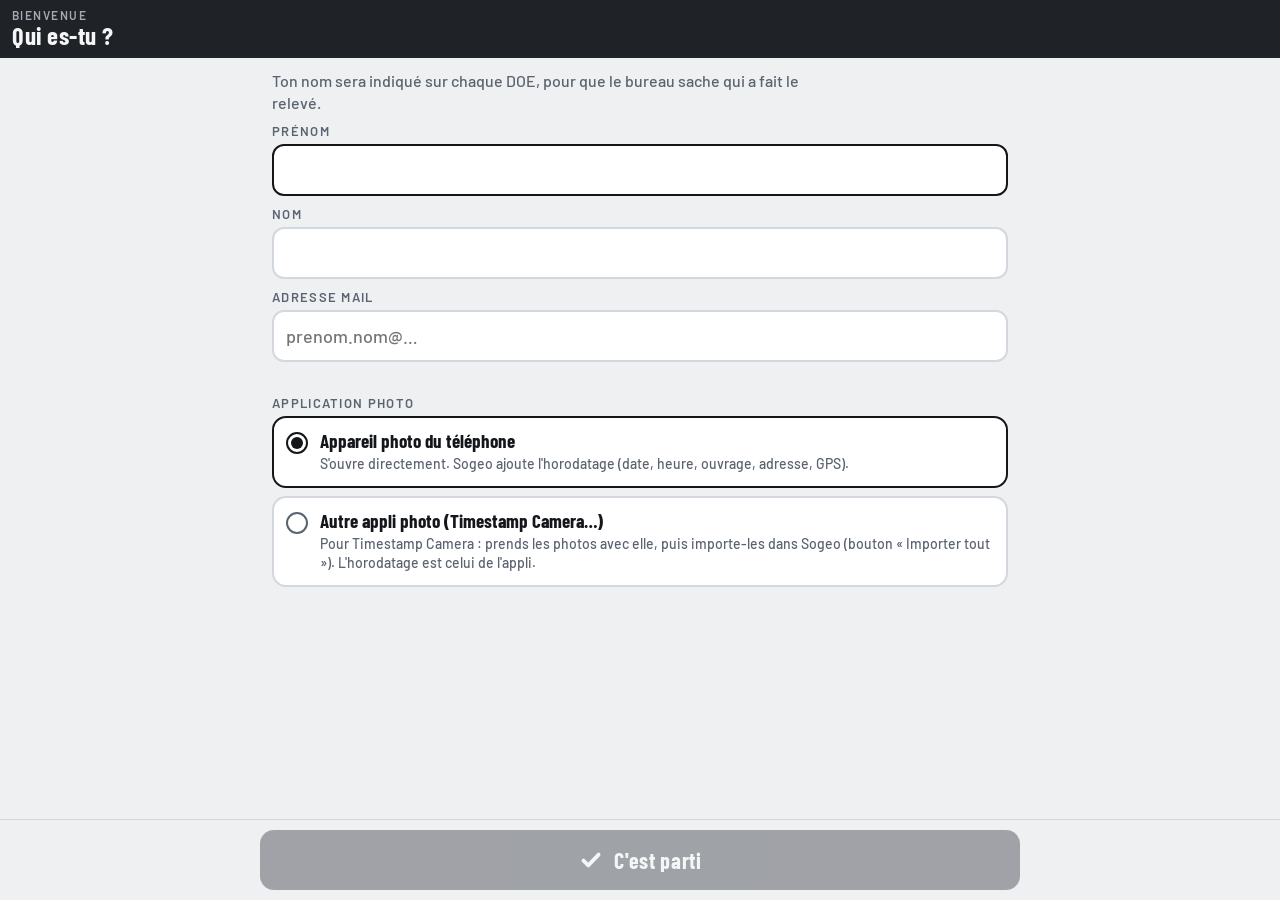
==== sogeo/index.html @ ee46a89d "Sogeo : mode Timestamp Camera (ouverture de l'appli + import dans l'ordre) Co-Authored-By: Claude Op" ====
<!doctype html>
<html lang="fr">
<head>
<meta charset="utf-8">
<meta name="viewport" content="width=device-width, initial-scale=1, minimum-scale=1, maximum-scale=1, user-scalable=no, viewport-fit=cover, interactive-widget=resizes-content">
<meta name="application-name" content="Sogeo">
<meta name="apple-mobile-web-app-title" content="Sogeo">
<meta name="theme-color" content="#1f2227">
<meta name="mobile-web-app-capable" content="yes">
<meta name="apple-mobile-web-app-capable" content="yes">
<title>Sogeo</title>
<link rel="icon" href="[data-uri]">
<link rel="apple-touch-icon" href="[data-uri]">
<link rel="manifest" href="manifest.webmanifest">
<style>/* Polices intégrées : l'appli s'affiche pareil avec ou sans réseau */
@font-face{font-family:"Barlow";font-style:normal;font-weight:500;font-display:swap;src:url([data-uri]) format("woff2")}
@font-face{font-family:"Barlow";font-style:normal;font-weight:600;font-display:swap;src:url([data-uri]) format("woff2")}
@font-face{font-family:"Barlow";font-style:normal;font-weight:700;font-display:swap;src:url([data-uri]) format("woff2")}
@font-face{font-family:"Barlow Condensed";font-style:normal;font-weight:600;font-display:swap;src:url([data-uri]) format("woff2")}
@font-face{font-family:"Barlow Condensed";font-style:normal;font-weight:700;font-display:swap;src:url([data-uri]) format("woff2")}
</style>
<style>
/* Layout : appli plein écran — barre sombre / zone de travail qui remplit l'écran / gros bouton au pouce. Rien ne défile sur la fiche. */
:root{
  --bg:#eef0f2; --card:#ffffff; --fg:#14161a; --muted:#5b6370; --line:#d3d8de;
  --bar:#1f2227; --bar-fg:#f4f5f6;
  --accent:#2b2f36; --accent-fg:#ffffff;
  --ok:#2f7a52; --ok-bg:#e1ede6; --warn:#8a5a1f; --warn-bg:#f1e7da; --danger:#c62828;
  --display:"Barlow Condensed","Arial Narrow","Roboto Condensed",sans-serif;
  --body:"Barlow",system-ui,-apple-system,"Segoe UI",Roboto,sans-serif;
  color-scheme:light;
}
@media (prefers-color-scheme:dark){:root:not([data-theme="light"]){
  --bg:#0f1114; --card:#1b1e23; --fg:#f1f2f4; --muted:#9aa2ad; --line:#2f343b;
  --bar:#07080a; --bar-fg:#f4f5f6; --accent:#e4e6e9; --accent-fg:#14161a;
  --ok:#7fb897; --ok-bg:#1d2a23; --warn:#d2a774; --warn-bg:#2e261c; --danger:#ff6b6b; color-scheme:dark}}
:root[data-theme="dark"]{
  --bg:#0f1114; --card:#1b1e23; --fg:#f1f2f4; --muted:#9aa2ad; --line:#2f343b;
  --bar:#07080a; --bar-fg:#f4f5f6; --accent:#e4e6e9; --accent-fg:#14161a;
  --ok:#7fb897; --ok-bg:#1d2a23; --warn:#d2a774; --warn-bg:#2e261c; --danger:#ff6b6b; color-scheme:dark}

*{box-sizing:border-box;-webkit-tap-highlight-color:transparent}
html{height:100%}
html,body{touch-action:pan-x pan-y;-webkit-text-size-adjust:100%;text-size-adjust:100%}
button,a,input,textarea,.mini,.tile,.shoot{touch-action:manipulation}
body{margin:0;height:100%;height:100dvh;display:flex;flex-direction:column;overflow:hidden;
  background:var(--bg);color:var(--fg);font:500 17px/1.35 var(--body);-webkit-user-select:none;user-select:none}
input{-webkit-user-select:text;user-select:text}
button,input{font:inherit;color:inherit}
button{cursor:pointer}
[hidden]{display:none!important}
:focus-visible{outline:3px solid var(--muted);outline-offset:2px}

/* Barre du haut */
.bar{flex:none;background:var(--bar);color:var(--bar-fg);display:flex;align-items:center;gap:4px;min-height:58px;
  padding:calc(env(safe-area-inset-top,0px) + 6px) max(6px,env(safe-area-inset-right,0px)) 6px max(6px,env(safe-area-inset-left,0px))}
.bar .t{flex:1;min-width:0;padding:0 6px}
.bar .eyebrow{font:600 12px/1.2 var(--body);letter-spacing:.12em;text-transform:uppercase;color:#a3aab4;white-space:nowrap;overflow:hidden;text-overflow:ellipsis}
.bar .name{font:700 25px/1.1 var(--display);letter-spacing:.02em;white-space:nowrap;overflow:hidden;text-overflow:ellipsis}
/* En-tête de marque (accueil) */
.bar.hero{min-height:0;position:relative;padding-top:calc(env(safe-area-inset-top,0px) + 18px);padding-bottom:20px;
  background:linear-gradient(160deg,#2a2e35 0%,var(--bar) 55%,#15171b 100%)}
.bar.hero::after{content:"";position:absolute;left:0;right:0;bottom:0;height:3px;background:linear-gradient(90deg,#c8ccd2,#6b727c 60%,transparent)}
.bar.hero .t{display:none}
.brand{flex:1;min-width:0;display:flex;align-items:center;gap:14px;padding:0 10px}
.demo{font:700 12px/1 var(--body);letter-spacing:.08em;text-transform:uppercase;padding:4px 7px;border-radius:6px;background:var(--fg);color:var(--bg);vertical-align:middle}
.brand .mark{-webkit-touch-callout:none;-webkit-user-select:none;user-select:none;touch-action:manipulation;--markbg:#1f2227;flex:none;width:clamp(58px,17vw,76px);aspect-ratio:1;max-width:100%;border-radius:22%;background:#f4f5f6;color:var(--markbg);
  display:grid;place-items:center;box-shadow:0 6px 18px rgba(0,0,0,.35),inset 0 -3px 0 rgba(0,0,0,.08)}
.brand .mark svg{width:64%;height:64%}
.brand .bt{min-width:0;display:flex;flex-direction:column;gap:4px}
.brand .bn{font:700 clamp(54px,17vw,84px)/.95 var(--display);letter-spacing:.005em;color:#fff}
.brand .bs{font:600 12px/1.2 var(--body);letter-spacing:.1em;text-transform:uppercase;color:#a3aab4;white-space:nowrap;overflow:hidden;text-overflow:ellipsis}
.brand .bs b{color:#e4e6e9;font-weight:700}
.bar:not(.hero) .brand{display:none}
.bar.hero .icon-btn{display:none}
.mini-mark{--markbg:#1f2227;flex:none;width:30px;height:30px;border-radius:8px;background:#f4f5f6;color:var(--markbg);display:grid;place-items:center;margin-left:4px}
.mini-mark svg{width:20px;height:20px}
.bar.hero .mini-mark,.bar.back .mini-mark{display:none}
.overview{display:flex;gap:8px;flex:none}
.overview div{flex:1;min-width:0;background:var(--card);border:1px solid var(--line);border-radius:14px;padding:10px 12px}
.overview b{display:block;font:700 28px/1 var(--display);font-variant-numeric:tabular-nums}
.overview span{font:600 12px/1.2 var(--body);letter-spacing:.08em;text-transform:uppercase;color:var(--muted)}
.icon-btn{width:48px;height:48px;border-radius:12px;border:0;background:transparent;color:inherit;display:grid;place-items:center;flex:none}
.icon-btn:active{background:rgba(127,127,127,.2)}
.icon-btn svg{width:26px;height:26px}

/* Zone centrale */
main{flex:1;min-height:0;overflow:auto;display:flex;flex-direction:column;gap:12px;width:100%;max-width:760px;margin:0 auto;
  padding:12px max(12px,env(safe-area-inset-right,0px)) 12px max(12px,env(safe-area-inset-left,0px))}
main.fit{overflow:hidden}

/* Bas d'écran */
.dock{flex:none;background:var(--bg);border-top:1px solid var(--line);
  padding:10px max(12px,env(safe-area-inset-right,0px)) calc(env(safe-area-inset-bottom,0px) + 10px) max(12px,env(safe-area-inset-left,0px))}
.dock .in{max-width:760px;margin:0 auto;display:flex;gap:10px}
.primary{flex:1;border:0;border-radius:14px;min-height:60px;background:var(--accent);color:var(--accent-fg);
  font:700 22px/1.1 var(--display);letter-spacing:.03em;display:flex;align-items:center;justify-content:center;gap:10px;padding:0 16px}
.primary:disabled{opacity:.4}
.primary:active{filter:brightness(.92)}
.primary svg{width:26px;height:26px;flex:none}
.primary span{min-width:0;overflow:hidden;text-overflow:ellipsis;white-space:nowrap}
.primary .two{display:flex;flex-direction:column;align-items:flex-start;line-height:1.05}
.primary .two small{font:600 13px var(--body);letter-spacing:.02em;opacity:.8;max-width:100%;overflow:hidden;text-overflow:ellipsis}
.ghost span{min-width:0;overflow:hidden;text-overflow:ellipsis;white-space:nowrap}
.ghost.sq{flex:none;width:60px;min-height:60px;padding:0;position:relative}
.ghost.sq svg{width:26px;height:26px}
.ghost.sq i{display:none;position:absolute;top:9px;right:10px;width:11px;height:11px;border-radius:50%;background:var(--warn);border:2px solid var(--card)}
.ghost.sq.on{border-color:var(--warn);color:var(--warn)}
.ghost.sq.on i{display:block}
.chips{display:flex;flex-wrap:wrap;gap:8px}
.qchip{border:2px solid var(--line);background:var(--card);border-radius:99px;padding:9px 13px;font:600 15px var(--body);min-height:44px}
.qchip.on{background:var(--fg);color:var(--bg);border-color:var(--fg)}
textarea.inp{font-family:var(--body);resize:vertical;min-height:100px;font-size:17px;line-height:1.4}
.pt .a .nt{color:var(--warn);font-weight:600}
.dock .in>*{min-width:0}
@media (max-width:400px){.dock .primary{font-size:19px;padding:0 10px;gap:6px}.dock .primary svg{width:22px;height:22px}.dock .extra{padding:0 10px;font-size:17px}.dock .ghost.sq{width:54px}}
.extra{flex:0 1 auto;gap:6px!important;min-height:60px;padding:0 14px;font:700 19px var(--display);letter-spacing:.03em;text-transform:uppercase;position:relative}
.extra b{min-width:24px;height:24px;border-radius:99px;background:var(--fg);color:var(--bg);font:700 14px/24px var(--body);padding:0 7px;text-transform:none}
.ghost{border:2px solid var(--line);background:var(--card);border-radius:14px;min-height:56px;padding:0 16px;font:600 17px var(--body);display:flex;align-items:center;justify-content:center;gap:8px}
.ghost svg{width:22px;height:22px}

/* Accueil chantier */
.stats{display:flex;gap:6px;flex-wrap:wrap;color:var(--muted);font-size:15px;flex:none}
.stats b{color:var(--fg);font-variant-numeric:tabular-nums}
.add-row{display:grid;grid-template-columns:1fr 1fr;gap:10px;flex:none}
.add-row .big.wide{grid-column:span 2;min-height:54px;font-size:clamp(16px,5vw,20px)}
.pt.sub{margin-left:22px;width:calc(100% - 22px);min-height:56px;padding:8px 10px;border-style:dashed;position:relative}
.pt.sub::before{content:"";position:absolute;left:-14px;top:-9px;bottom:50%;width:12px;border-left:2px solid var(--line);border-bottom:2px solid var(--line);border-bottom-left-radius:8px}
.pt.sub .ic{width:34px;height:34px}.pt.sub .ic svg{width:20px;height:20px}
.pt.sub .n{font-size:18px}
.pt.pick.on{border:2px solid var(--fg)}
.techbar{flex:none;display:flex;align-items:center;gap:10px;width:100%;text-align:left;background:var(--card);border:2px solid var(--line);border-radius:12px;padding:8px 12px;min-height:52px}
.techbar svg{width:20px;height:20px;flex:none;color:var(--muted)}
.techbar .tx{flex:1;min-width:0;display:flex;flex-direction:column}
.techbar small{font:600 12px var(--body);letter-spacing:.08em;text-transform:uppercase;color:var(--muted)}
.techbar b{font:700 20px/1.1 var(--display);white-space:nowrap;overflow:hidden;text-overflow:ellipsis}
.techbar em{font:500 13px var(--body);font-style:normal;color:var(--muted);white-space:nowrap;overflow:hidden;text-overflow:ellipsis}
.techbar .ch{font:600 14px var(--body);color:var(--muted);flex:none}
.techbar.orph{border-color:var(--danger)}.techbar.orph b{color:var(--danger)}
.fgrid{flex:1;min-height:0;overflow:auto;display:grid;grid-template-columns:repeat(3,1fr);gap:8px;align-content:start;padding-bottom:4px}
.fgrid>button{aspect-ratio:1;max-width:100%;border-radius:12px;border:0;padding:0;overflow:hidden;background:var(--bg);position:relative;display:grid;place-items:center}
.fgrid img{width:100%;height:100%;object-fit:cover;display:block}
.fgrid .add{border:2px dashed var(--line);background:var(--card);display:flex;flex-direction:column;gap:4px;font:700 17px var(--display);text-transform:uppercase}
.fgrid .add svg{width:30px;height:30px}
.fgrid .add.first{grid-column:span 3;aspect-ratio:auto;min-height:170px;padding:16px;font-size:22px;background:var(--fg);color:var(--bg);border:0}
.fgrid .num2{position:absolute;left:6px;bottom:6px;min-width:22px;height:22px;border-radius:99px;background:rgba(0,0,0,.6);color:#fff;font:700 13px/22px var(--body);padding:0 6px}
.fgrid .busyc::after{content:"";width:22px;height:22px;border-radius:50%;border:3px solid var(--line);border-top-color:var(--fg);animation:spin .8s linear infinite}
.pt .a .orph{color:var(--danger);font-weight:600}
.big{min-width:0;border-radius:16px;min-height:76px;display:flex;align-items:center;justify-content:center;gap:8px;padding:0 8px;overflow:hidden;
  font:700 clamp(17px,5.6vw,23px)/1 var(--display);letter-spacing:.03em;text-transform:uppercase;background:var(--card);color:var(--fg);border:2px solid var(--line)}
.big svg{width:26px;height:26px;flex:none}
.big span{min-width:0;overflow:hidden;text-overflow:ellipsis;white-space:nowrap}
.big:active{transform:scale(.98)}
.list{display:flex;flex-direction:column;gap:8px}
main.fit .list.scroll{flex:1;min-height:0;overflow-y:auto;overscroll-behavior:contain;-webkit-overflow-scrolling:touch;padding-bottom:4px;
  mask-image:linear-gradient(to bottom,#000 calc(100% - 18px),transparent);-webkit-mask-image:linear-gradient(to bottom,#000 calc(100% - 18px),transparent)}
main.fit .list.scroll>*{flex:none}
.pt{display:flex;align-items:center;gap:10px;background:var(--card);border:1px solid var(--line);border-radius:14px;padding:10px;text-align:left;width:100%;min-height:66px}
.pt .ic{width:42px;height:42px;border-radius:10px;display:grid;place-items:center;background:var(--bg);flex:none}
.pt .ic svg{width:24px;height:24px}
.pt .tx{flex:1;min-width:0;display:flex;flex-direction:column}
.pt .n{font:700 21px/1.1 var(--display);overflow:hidden;text-overflow:ellipsis;white-space:nowrap}
.pt .a{font-size:14px;color:var(--muted);overflow:hidden;text-overflow:ellipsis;white-space:nowrap}
.chip{font:600 13px/1 var(--body);padding:7px 9px;border-radius:99px;white-space:nowrap;flex:none;font-variant-numeric:tabular-nums}
.chip.ok{background:var(--ok-bg);color:var(--ok)}
.chip.warn{background:var(--warn-bg);color:var(--warn)}
.section-t{font:600 13px/1 var(--body);letter-spacing:.12em;text-transform:uppercase;color:var(--muted);flex:none}
.empty{flex:1;border:2px dashed var(--line);border-radius:16px;padding:24px 18px;color:var(--muted);display:grid;place-items:center;text-align:center;min-height:120px}

/* Formulaires */
.field{display:flex;flex-direction:column;gap:6px}
.field label{font:600 13px/1 var(--body);letter-spacing:.1em;text-transform:uppercase;color:var(--muted)}
.inp{width:100%;min-height:52px;border-radius:12px;border:2px solid var(--line);background:var(--card);padding:8px 12px;font-size:18px}
.inp:focus{border-color:var(--fg);outline:none}
.inp.bad,.inp.bad:focus{border-color:var(--danger)}
.hint{font:600 14px/1.2 var(--body);color:var(--muted);min-height:17px}
.hint.good{color:var(--ok)}
.inp.huge{font:700 28px/1 var(--display);letter-spacing:.03em;text-transform:uppercase}
.inp.huge::placeholder{text-transform:none;font-weight:600;opacity:.55}
.row{display:flex;gap:8px}
.row .inp{flex:1;min-width:0}

/* Fiche chambre / poteau */
.head{flex:none;display:flex;gap:8px}
.head #pName{flex:0 0 38%;min-width:0;font-size:22px;padding:8px 10px}
.head #pAddr{flex:1;min-width:0;font-size:16px}
.gps-btn small{position:absolute;bottom:2px;left:0;right:0;font:700 11px/1 var(--body);text-align:center;font-variant-numeric:tabular-nums}
.gps-btn.has svg{margin-bottom:8px}
.gps-btn.weak{border-color:var(--warn);color:var(--warn)}
.gps-btn{position:relative;flex:none;width:56px;border-radius:12px;border:2px solid var(--line);background:var(--card);display:grid;place-items:center}
.gps-btn svg{width:26px;height:26px}
.gps-btn.has{border-color:var(--ok);color:var(--ok)}
.gps-btn.busy svg{animation:spin 1s linear infinite}
@keyframes spin{to{transform:rotate(360deg)}}

.tiles{flex:1;min-height:0;display:grid;grid-template-columns:1fr 1fr;grid-template-rows:1fr 1fr;gap:10px}
.tiles.chambre .tile:last-child{grid-column:span 2}
.mrow{flex:none;display:flex;flex-direction:column;gap:6px}
.mhead{display:flex;align-items:center;justify-content:space-between;gap:8px}
.mgal{display:flex;flex-direction:column;align-items:center;justify-content:center;gap:3px;min-width:0;border-radius:14px;border:2px dashed var(--line);background:transparent;font:600 12px var(--body);color:var(--muted);padding:0}
.mgal svg{width:22px;height:22px}
.minis{display:grid;grid-template-columns:repeat(4,1fr) .8fr;gap:7px;height:clamp(62px,11dvh,104px)}
.mini{position:relative;min-width:0;border-radius:14px;border:2px solid var(--line);background:var(--card);overflow:hidden;padding:0;
  display:flex;flex-direction:column;align-items:center;justify-content:center;gap:2px}
.mini:active{background:var(--bg)}
.mini b{font:700 clamp(28px,9vw,40px)/1 var(--display);position:relative;z-index:2}
.mini small{display:grid;place-items:center;position:relative;z-index:2;color:var(--muted)}
.mini small svg{width:20px;height:20px}
.mini .mck{display:none}
.mini.done{border:3px solid var(--ok)}
.mini.done::before{content:"";position:absolute;inset:0;z-index:1;background:linear-gradient(to top,rgba(0,0,0,.75),rgba(0,0,0,.1) 60%)}
.mini.done b{color:#fff;position:absolute;left:8px;bottom:6px;font-size:30px}
.mini.done small{display:none}
.mini.done .mck{display:grid;place-items:center;position:absolute;top:5px;right:5px;z-index:2;width:24px;height:24px;border-radius:50%;background:var(--ok);color:#fff}
.mini .mck svg{width:15px;height:15px}
.mini{touch-action:manipulation;-webkit-touch-callout:none}
.mini.na{border-color:var(--muted);background:var(--bg)}
.mini.na b,.mini.na small{opacity:.45}
.mini.na::after{content:"";position:absolute;z-index:3;left:-10%;right:-10%;top:50%;height:5px;margin-top:-2.5px;border-radius:3px;
  background:var(--danger);transform:rotate(-38deg);pointer-events:none}
.mini.na::before{content:"";position:absolute;z-index:3;left:-10%;right:-10%;top:50%;height:5px;margin-top:-2.5px;border-radius:3px;
  background:var(--danger);transform:rotate(38deg);pointer-events:none}
.tile{container-type:size;position:relative;min-height:0;min-width:0;border-radius:16px;overflow:hidden;background:var(--card);border:2px solid var(--line)}
.tile.opt{border-style:dashed}
.tile.done{border:3px solid var(--ok)}
.shoot{position:absolute;inset:0;border:0;background:transparent;padding:46px 10px 10px;display:flex;flex-direction:column;align-items:center;justify-content:center;gap:4px;text-align:center;overflow:hidden}
.shoot>*{max-width:100%;flex:none}
.shoot:active{background:rgba(127,127,127,.15)}
.shoot .ic{width:52px;height:52px;border-radius:50%;background:var(--fg);color:var(--bg);display:grid;place-items:center;margin-bottom:4px}
.shoot .ic svg{width:28px;height:28px}
.tile.opt .shoot .ic{background:transparent;color:var(--fg);border:2px solid var(--line)}
.shoot .lb{font:700 clamp(15px,11cqw,21px)/1.08 var(--display);text-wrap:balance;overflow-wrap:anywhere;display:-webkit-box;-webkit-line-clamp:2;-webkit-box-orient:vertical;overflow:hidden}
.shoot .rq{font:600 12px/1.2 var(--body);letter-spacing:.08em;text-transform:uppercase;color:var(--muted)}
.tile .num{position:absolute;top:8px;left:8px;width:28px;height:28px;border-radius:50%;display:grid;place-items:center;
  font:700 16px var(--display);background:var(--bg);color:var(--muted);z-index:2;pointer-events:none}
.tile .num svg{width:17px;height:17px}
.mini .bgimg,.tile .bgimg{position:absolute;inset:0;width:100%;height:100%;object-fit:cover}
.tile.done .shoot{justify-content:flex-end;align-items:stretch;text-align:left;color:#fff;padding-top:10px}
.tile.done .shoot::before{content:"";position:absolute;inset:0;background:linear-gradient(to top,rgba(0,0,0,.82) 0%,rgba(0,0,0,.25) 45%,transparent 70%)}
.tile.done .shoot>*:not(.bgimg){position:relative;z-index:2}
.tile.done .shoot::before{z-index:1}
.tile.done .shoot .ic{display:none}
.shoot .multi{display:inline-flex;align-items:center;gap:5px;margin-top:6px;padding:5px 9px;border-radius:99px;background:var(--bg);font:600 13px/1 var(--body);color:var(--fg);white-space:nowrap}
.shoot .multi svg{width:16px;height:16px}
.tile.done .shoot .multi{display:none}
.shoot .addpill{display:none}
.tile.done .shoot .addpill{display:inline-flex;align-self:flex-start;align-items:center;gap:6px;margin-top:6px;padding:8px 13px 8px 9px;max-width:100%;overflow:hidden;border-radius:99px;
  background:#fff;color:#14161a;font:700 17px/1 var(--display);letter-spacing:.03em;text-transform:uppercase;white-space:nowrap;box-shadow:0 2px 8px rgba(0,0,0,.3)}
.tile.done .shoot .addpill svg{width:18px;height:18px}
.tile.done .shoot .rq{color:rgba(255,255,255,.85)}
.tile.done .num{background:var(--ok);color:#fff}
.more{position:absolute;top:6px;right:6px;z-index:3;min-width:48px;height:48px;border-radius:12px;border:0;padding:0 10px;
  display:flex;align-items:center;justify-content:center;gap:4px;background:var(--bg);color:var(--fg);font:700 18px var(--display)}
.tile.done .more{background:rgba(0,0,0,.6);color:#fff}
.more svg{width:22px;height:22px}

/* Tuiles basses (petits écrans) : on garde l'essentiel */
@container (max-height:150px){
  .shoot{padding-top:40px;gap:2px}
  .shoot .ic{width:36px;height:36px;margin-bottom:0}
  .shoot .ic svg{width:20px;height:20px}
  .shoot .rq{display:none}
  .tile.done .shoot .addpill{margin-top:4px;padding:6px 11px 6px 8px;font-size:15px}
  .tile.done .shoot .lb{-webkit-line-clamp:1}
}
@container (max-height:110px){ .shoot .ic{display:none} .shoot{padding-top:34px} }
@container (max-width:150px){ .more{min-width:42px;height:42px} .shoot .rq{letter-spacing:.03em} }
.tile.done.busy,.mini.done.busy{background:#3a3f47}
.tile.busy::after,.mini.busy::after{content:"";position:absolute;z-index:4;top:50%;left:50%;width:22px;height:22px;margin:-11px 0 0 -11px;border-radius:50%;
  border:3px solid rgba(255,255,255,.35);border-top-color:#fff;animation:spin .8s linear infinite;pointer-events:none}
.tile.busy::after{top:38%}
.ghost.tog.on{background:var(--fg);color:var(--bg);border-color:var(--fg)}
.mapwrap{flex:1;min-height:0;position:relative;border-radius:16px;overflow:hidden;border:1px solid var(--line);background:var(--card)}
#map{position:absolute;inset:0}
.legend{position:absolute;z-index:500;top:10px;left:10px;display:flex;gap:10px;background:var(--card);color:var(--fg);border-radius:10px;padding:7px 10px;font:600 13px var(--body);box-shadow:0 2px 8px rgba(0,0,0,.2)}
.legend span{display:flex;align-items:center;gap:5px}
.dot{width:12px;height:12px;border-radius:50%;display:inline-block;border:2px solid #fff;box-shadow:0 0 0 1px rgba(0,0,0,.2)}
.dot.ok{background:#2f7a52}.dot.warn{background:#c0782b}
.mapnote{position:absolute;z-index:500;left:10px;bottom:10px;background:var(--card);color:var(--warn);border-radius:10px;padding:7px 10px;font:600 13px var(--body);box-shadow:0 2px 8px rgba(0,0,0,.2)}
.pathinfo{position:absolute;z-index:500;top:52px;left:10px;max-width:calc(100% - 20px);white-space:nowrap;background:var(--card);color:var(--fg);border-radius:10px;padding:7px 10px;font:700 13px/1.25 var(--body);box-shadow:0 2px 8px rgba(0,0,0,.2)}
.mapnote.off{bottom:auto;top:94px;color:var(--muted)}
.pathinfo.warn{color:var(--warn);font-weight:600}
.mapmsg{position:absolute;inset:0;display:grid;place-items:center;color:var(--muted);text-align:center;padding:20px}
.mtip .tk{display:block;font-size:12px;font-weight:700;color:#5b6370;text-align:center;border-bottom:1px solid #d3d8de;margin:0 -2px 2px;padding-bottom:2px}
.tdia{width:14px;height:14px;transform:rotate(45deg);background:#5b6370;border:2px solid #fff;box-shadow:0 0 0 1px rgba(0,0,0,.25)}
.tdia.warn{background:#c0782b}
.mtip{font:700 13px var(--body)!important;padding:2px 6px!important;border-radius:6px!important}
.mpop{display:flex;flex-direction:column;gap:3px;min-width:150px;font-family:var(--body)}
.mpop b{font:700 20px var(--display)}
.mpop span{color:#5b6370;font-size:13px}
.mpop em{color:#8a5a1f;font-size:13px;font-style:normal}
.mpop button{margin-top:6px;min-height:44px;border:0;border-radius:10px;background:#1f2227;color:#fff;font:700 17px var(--display);text-transform:uppercase}
.leaflet-container{font-family:var(--body)}
.flash{animation:flash .5s ease-out}
@keyframes flash{from{box-shadow:inset 0 0 0 999px rgba(127,127,127,.4)}to{box-shadow:inset 0 0 0 999px transparent}}

/* Fenêtres */
.ov{position:fixed;inset:0;z-index:50;background:rgba(0,0,0,.55);display:flex;align-items:flex-end;justify-content:center}
.sheet{background:var(--card);width:100%;max-width:560px;border-radius:20px 20px 0 0;
  padding:18px max(16px,env(safe-area-inset-right,0px)) calc(env(safe-area-inset-bottom,0px) + 16px) max(16px,env(safe-area-inset-left,0px));
  display:flex;flex-direction:column;gap:12px;max-height:90dvh;overflow:auto}
.sheet h2{margin:0;font:700 27px/1.1 var(--display);text-wrap:balance}
.sheet p{margin:0;color:var(--muted)}
.sheet .acts{display:flex;flex-direction:column;gap:10px}
.sheet .acts .primary{flex:none}
.sheet .duo{display:grid;grid-template-columns:1fr 1fr;gap:10px}
.btn-danger{background:var(--danger);color:#fff}
.grid3{display:grid;grid-template-columns:repeat(3,1fr);gap:8px}
.grid3 button{aspect-ratio:1;max-width:100%;border:0;border-radius:10px;padding:0;overflow:hidden;background:var(--bg)}
.grid3 .spin{display:block;width:22px;height:22px;margin:auto;border-radius:50%;border:3px solid var(--line);border-top-color:var(--fg);animation:spin .8s linear infinite}
.grid3 button{display:grid;place-items:center}
.grid3 img{width:100%;height:100%;object-fit:cover;display:block}
.ch-item{display:flex;align-items:center;gap:6px;border:2px solid var(--line);border-radius:12px;padding:6px 6px 6px 12px}
.ch-item.cur{border-color:var(--accent)}
.ch-item .go{flex:1;min-width:0;text-align:left;background:none;border:0;padding:4px 0}
.ch-item .go b{display:block;font:700 22px/1.1 var(--display)}
.ch-item .go small{color:var(--muted);font-size:14px}
.viewer{position:fixed;inset:0;z-index:60;background:#000;display:flex;flex-direction:column}
.viewer img{flex:1;min-height:0;width:100%;object-fit:contain}
.viewer .vb{display:flex;gap:10px;padding:10px max(14px,env(safe-area-inset-right,0px)) calc(env(safe-area-inset-bottom,0px) + 12px) max(14px,env(safe-area-inset-left,0px))}
.viewer .vb button{flex:1;min-height:58px;border-radius:14px;border:0;font:700 20px var(--display);text-transform:uppercase}
.viewer .cap{color:#fff;padding:calc(env(safe-area-inset-top,0px) + 12px) 16px 8px;font:600 16px var(--body)}
.progress{height:10px;border-radius:99px;background:var(--bg);overflow:hidden}
.progress i{display:block;height:100%;width:0;background:var(--accent);transition:width .2s}
.offline{flex:none;display:inline-flex;align-items:center;gap:5px;height:30px;padding:0 10px;border-radius:99px;background:#3a3f47;color:#e4e6e9;font:600 13px var(--body);margin-right:4px}
.offline svg{width:16px;height:16px}
.bar.hero .offline{position:absolute;top:calc(env(safe-area-inset-top,0px) + 15px);right:calc(max(10px,env(safe-area-inset-right,0px)) + 48px);width:34px;height:34px;padding:0;justify-content:center;font-size:0;gap:0}
.bar.hero .offline svg{width:18px;height:18px}
.about-btn{display:none;position:absolute;z-index:2;top:calc(env(safe-area-inset-top,0px) + 10px);right:max(10px,env(safe-area-inset-right,0px));
  width:40px;height:40px;border-radius:50%;border:2px solid rgba(255,255,255,.35);background:rgba(255,255,255,.08);color:#fff;font:700 22px/1 var(--display);padding:0}
.about-btn:active{background:rgba(255,255,255,.2)}
.bar.hero .about-btn{display:grid;place-items:center}
.about{display:flex;flex-direction:column;gap:14px;align-items:stretch}
.about .hd{display:flex;align-items:center;gap:14px}
.about .lg{--markbg:#1f2227;flex:none;width:60px;height:60px;border-radius:22%;background:#1f2227;color:#f4f5f6;display:grid;place-items:center}
.about .lg svg{width:64%;height:64%}
.about .hd b{display:block;font:700 40px/1 var(--display)}
.about .hd small{color:var(--muted);font:600 13px var(--body);letter-spacing:.08em;text-transform:uppercase}
.about .card{border:1px solid var(--line);border-radius:14px;padding:12px 14px;display:flex;flex-direction:column;gap:4px}
.about .card .k{font:600 12px var(--body);letter-spacing:.1em;text-transform:uppercase;color:var(--muted)}
.about .card .v{font:700 22px/1.15 var(--display)}
.about .mail{display:flex;align-items:center;gap:8px}
.about .mail a{flex:1;min-width:0;font:600 16px var(--body);color:var(--fg);overflow-wrap:anywhere;-webkit-user-select:text;user-select:text}
.about .copy{flex:none;min-height:44px;padding:0 12px;border-radius:10px;border:2px solid var(--line);background:var(--card);font:600 14px var(--body)}
.about .cred{margin:0;color:var(--muted);font-size:13px;line-height:1.45}
.helpbtn{flex:none;display:flex;align-items:center;gap:12px;width:100%;text-align:left;background:var(--card);border:2px solid var(--line);border-radius:14px;padding:10px 12px;min-height:60px}
.helpbtn .q{flex:none;width:38px;height:38px;border-radius:50%;background:var(--fg);color:var(--bg);display:grid;place-items:center;font:700 24px var(--display)}
.helpbtn .tx{flex:1;min-width:0;display:flex;flex-direction:column}
.helpbtn b{font:700 21px/1.1 var(--display)}
.helpbtn small{color:var(--muted);font-size:14px}
.helpbtn svg{width:22px;height:22px;color:var(--muted);flex:none}
.aide{flex:1;min-height:0;overflow-y:auto;display:flex;flex-direction:column;gap:10px;padding-bottom:8px}
.step{display:flex;gap:12px;background:var(--card);border:1px solid var(--line);border-radius:14px;padding:12px}
.step .n{flex:none;width:34px;height:34px;border-radius:50%;background:var(--fg);color:var(--bg);display:grid;place-items:center;font:700 19px var(--display)}
.step .tx{min-width:0}
.step h3{margin:2px 0 4px;font:700 21px/1.15 var(--display)}
.step p{margin:0;color:var(--muted);font-size:15px;line-height:1.4}
.step p b{color:var(--fg)}
.tips{background:transparent;border:2px dashed var(--line);border-radius:14px;padding:12px;display:flex;flex-direction:column;gap:8px}
.tips h3{margin:0;font:700 19px var(--display);text-transform:uppercase;letter-spacing:.04em;color:var(--muted)}
.tips p{margin:0;font-size:15px;line-height:1.4}
.extbar{flex:none;display:grid;grid-template-columns:1fr 1fr;gap:8px}
.extbar>*{min-width:0;overflow:hidden}
.extbar .ghost{min-height:48px;white-space:nowrap;font:700 16px var(--display);text-transform:uppercase;letter-spacing:.02em;text-decoration:none;color:var(--fg);padding:0 8px}
.extbar .ghost svg{width:20px;height:20px;flex:none}
.camopts{display:flex;flex-direction:column;gap:8px}
.camopt{display:flex;gap:12px;align-items:flex-start;text-align:left;width:100%;background:var(--card);border:2px solid var(--line);border-radius:14px;padding:12px}
.camopt.on{border-color:var(--fg)}
.camopt .rd{flex:none;width:22px;height:22px;border-radius:50%;border:2px solid var(--muted);margin-top:2px;position:relative}
.camopt.on .rd{border-color:var(--fg)}.camopt.on .rd::after{content:"";position:absolute;inset:3px;border-radius:50%;background:var(--fg)}
.camopt .tx{min-width:0;display:flex;flex-direction:column;gap:3px}
.camopt b{font:700 19px/1.15 var(--display)}
.camopt small{color:var(--muted);font-size:14px;line-height:1.35}
.lead{margin:0;color:var(--muted);font-size:16px;max-width:60ch}
.techrow{margin-top:auto;flex:none;display:flex;align-items:center;gap:10px;width:100%;text-align:left;background:transparent;border:1px dashed var(--line);border-radius:14px;padding:10px 12px}
.techrow .av{flex:none;width:40px;height:40px;border-radius:50%;background:var(--fg);color:var(--bg);display:grid;place-items:center;font:700 17px var(--display);letter-spacing:.04em}
.techrow .tx{flex:1;min-width:0;display:flex;flex-direction:column}
.techrow b{font:600 16px var(--body);overflow:hidden;text-overflow:ellipsis;white-space:nowrap}
.techrow small{color:var(--muted);font-size:13px;overflow:hidden;text-overflow:ellipsis;white-space:nowrap}
.techrow .ed{flex:none;font:600 14px var(--body);color:var(--muted)}
.toast{pointer-events:none;position:fixed;left:50%;top:calc(env(safe-area-inset-top,0px) + 70px);transform:translateX(-50%);z-index:70;
  background:var(--fg);color:var(--bg);padding:12px 18px;border-radius:12px;font-weight:600;max-width:90vw;text-align:center;box-shadow:0 6px 20px rgba(0,0,0,.25)}
@media (prefers-reduced-motion:reduce){*{animation:none!important;transition:none!important}}
</style>
</head>
<body>
<header class="bar">
  <button class="about-btn" id="aboutBtn" aria-label="À propos de Sogeo">?</button>
  <div class="brand" aria-label="Sogeo"><span class="mark"><svg viewBox="0 0 48 48" aria-hidden="true"><path d="M24 5c-8.3 0-15 6.5-15 14.6C9 30.4 24 43 24 43s15-12.6 15-23.4C39 11.5 32.3 5 24 5z" fill="currentColor"/><circle cx="24" cy="19.5" r="8.2" fill="none" stroke="#f4f5f6" stroke-width="3"/><circle cx="24" cy="19.5" r="3" fill="#f4f5f6"/></svg></span>
    <div class="bt"><div class="bn">Sogeo</div><div class="bs"><b>Sogetrel</b> · Relevés photo terrain</div></div></div>
  <button class="icon-btn" id="backBtn" aria-label="Retour" hidden><svg viewBox="0 0 24 24" fill="none" stroke="currentColor" stroke-width="2.6" stroke-linecap="round" stroke-linejoin="round"><path d="M15 5l-7 7 7 7"/></svg></button>
  <div class="t"><div class="eyebrow" id="barEyebrow">Chantier</div><div class="name" id="barName">Sogeo</div></div>
  <span class="offline" id="offBadge" title="Hors ligne" hidden><svg viewBox="0 0 24 24" fill="none" stroke="currentColor" stroke-width="2.4" stroke-linecap="round"><path d="M2 8.8a15 15 0 0 1 4.2-2.6M9.8 5.2A15 15 0 0 1 22 8.8M5 12.6a10 10 0 0 1 3.4-2M13.6 10.1A10 10 0 0 1 19 12.6M8.6 16.2a5 5 0 0 1 6.8 0M12 20h.01M3 3l18 18"/></svg>Hors ligne</span>
  <button class="icon-btn" id="mapBtn" aria-label="Carte du chantier" hidden><svg viewBox="0 0 24 24" fill="none" stroke="currentColor" stroke-width="2.2" stroke-linejoin="round"><path d="M3 6l6-2 6 2 6-2v14l-6 2-6-2-6 2z"/><path d="M9 4v14M15 6v14"/></svg></button>
  <button class="icon-btn" id="delBtn" aria-label="Supprimer" hidden><svg viewBox="0 0 24 24" fill="none" stroke="currentColor" stroke-width="2.2" stroke-linecap="round" stroke-linejoin="round"><path d="M5 7h14M10 11v6M14 11v6M7 7l1 13h8l1-13M9 7V4h6v3"/></svg></button>
  <button class="icon-btn" id="homeBtn" aria-label="Accueil" hidden><svg viewBox="0 0 24 24" fill="none" stroke="currentColor" stroke-width="2.3" stroke-linecap="round" stroke-linejoin="round"><path d="M3 11l9-7 9 7"/><path d="M5 10v10h5v-6h4v6h5V10"/></svg></button>
</header>
<main id="view"></main>
<div class="dock" id="dock" hidden><div class="in" id="dockIn"></div></div>
<input type="file" id="camInput" accept="image/*" capture="environment" hidden>
<input type="file" id="galInput" accept="image/*" multiple hidden>

<script>
/*!

JSZip v3.10.1 - A JavaScript class for generating and reading zip files
<http://stuartk.com/jszip>

(c) 2009-2016 Stuart Knightley <stuart [at] stuartk.com>
Dual licenced under the MIT license or GPLv3. See https://raw.github.com/Stuk/jszip/main/LICENSE.markdown.

JSZip uses the library pako released under the MIT license :
https://github.com/nodeca/pako/blob/main/LICENSE
*/

!function(e){if("object"==typeof exports&&"undefined"!=typeof module)module.exports=e();else if("function"==typeof define&&define.amd)define([],e);else{("undefined"!=typeof window?window:"undefined"!=typeof global?global:"undefined"!=typeof self?self:this).JSZip=e()}}(function(){return function s(a,o,h){function u(r,e){if(!o[r]){if(!a[r]){var t="function"==typeof require&&require;if(!e&&t)return t(r,!0);if(l)return l(r,!0);var n=new Error("Cannot find module '"+r+"'");throw n.code="MODULE_NOT_FOUND",n}var i=o[r]={exports:{}};a[r][0].call(i.exports,function(e){var t=a[r][1][e];return u(t||e)},i,i.exports,s,a,o,h)}return o[r].exports}for(var l="function"==typeof require&&require,e=0;e<h.length;e++)u(h[e]);return u}({1:[function(e,t,r){"use strict";var d=e("./utils"),c=e("./support"),p="ABCDEFGHIJKLMNOPQRSTUVWXYZabcdefghijklmnopqrstuvwxyz0123456789+/=";r.encode=function(e){for(var t,r,n,i,s,a,o,h=[],u=0,l=e.length,f=l,c="string"!==d.getTypeOf(e);u<e.length;)f=l-u,n=c?(t=e[u++],r=u<l?e[u++]:0,u<l?e[u++]:0):(t=e.charCodeAt(u++),r=u<l?e.charCodeAt(u++):0,u<l?e.charCodeAt(u++):0),i=t>>2,s=(3&t)<<4|r>>4,a=1<f?(15&r)<<2|n>>6:64,o=2<f?63&n:64,h.push(p.charAt(i)+p.charAt(s)+p.charAt(a)+p.charAt(o));return h.join("")},r.decode=function(e){var t,r,n,i,s,a,o=0,h=0,u="data:";if(e.substr(0,u.length)===u)throw new Error("Invalid base64 input, it looks like a data url.");var l,f=3*(e=e.replace(/[^A-Za-z0-9+/=]/g,"")).length/4;if(e.charAt(e.length-1)===p.charAt(64)&&f--,e.charAt(e.length-2)===p.charAt(64)&&f--,f%1!=0)throw new Error("Invalid base64 input, bad content length.");for(l=c.uint8array?new Uint8Array(0|f):new Array(0|f);o<e.length;)t=p.indexOf(e.charAt(o++))<<2|(i=p.indexOf(e.charAt(o++)))>>4,r=(15&i)<<4|(s=p.indexOf(e.charAt(o++)))>>2,n=(3&s)<<6|(a=p.indexOf(e.charAt(o++))),l[h++]=t,64!==s&&(l[h++]=r),64!==a&&(l[h++]=n);return l}},{"./support":30,"./utils":32}],2:[function(e,t,r){"use strict";var n=e("./external"),i=e("./stream/DataWorker"),s=e("./stream/Crc32Probe"),a=e("./stream/DataLengthProbe");function o(e,t,r,n,i){this.compressedSize=e,this.uncompressedSize=t,this.crc32=r,this.compression=n,this.compressedContent=i}o.prototype={getContentWorker:function(){var e=new i(n.Promise.resolve(this.compressedContent)).pipe(this.compression.uncompressWorker()).pipe(new a("data_length")),t=this;return e.on("end",function(){if(this.streamInfo.data_length!==t.uncompressedSize)throw new Error("Bug : uncompressed data size mismatch")}),e},getCompressedWorker:function(){return new i(n.Promise.resolve(this.compressedContent)).withStreamInfo("compressedSize",this.compressedSize).withStreamInfo("uncompressedSize",this.uncompressedSize).withStreamInfo("crc32",this.crc32).withStreamInfo("compression",this.compression)}},o.createWorkerFrom=function(e,t,r){return e.pipe(new s).pipe(new a("uncompressedSize")).pipe(t.compressWorker(r)).pipe(new a("compressedSize")).withStreamInfo("compression",t)},t.exports=o},{"./external":6,"./stream/Crc32Probe":25,"./stream/DataLengthProbe":26,"./stream/DataWorker":27}],3:[function(e,t,r){"use strict";var n=e("./stream/GenericWorker");r.STORE={magic:"\0\0",compressWorker:function(){return new n("STORE compression")},uncompressWorker:function(){return new n("STORE decompression")}},r.DEFLATE=e("./flate")},{"./flate":7,"./stream/GenericWorker":28}],4:[function(e,t,r){"use strict";var n=e("./utils");var o=function(){for(var e,t=[],r=0;r<256;r++){e=r;for(var n=0;n<8;n++)e=1&e?3988292384^e>>>1:e>>>1;t[r]=e}return t}();t.exports=function(e,t){return void 0!==e&&e.length?"string"!==n.getTypeOf(e)?function(e,t,r,n){var i=o,s=n+r;e^=-1;for(var a=n;a<s;a++)e=e>>>8^i[255&(e^t[a])];return-1^e}(0|t,e,e.length,0):function(e,t,r,n){var i=o,s=n+r;e^=-1;for(var a=n;a<s;a++)e=e>>>8^i[255&(e^t.charCodeAt(a))];return-1^e}(0|t,e,e.length,0):0}},{"./utils":32}],5:[function(e,t,r){"use strict";r.base64=!1,r.binary=!1,r.dir=!1,r.createFolders=!0,r.date=null,r.compression=null,r.compressionOptions=null,r.comment=null,r.unixPermissions=null,r.dosPermissions=null},{}],6:[function(e,t,r){"use strict";var n=null;n="undefined"!=typeof Promise?Promise:e("lie"),t.exports={Promise:n}},{lie:37}],7:[function(e,t,r){"use strict";var n="undefined"!=typeof Uint8Array&&"undefined"!=typeof Uint16Array&&"undefined"!=typeof Uint32Array,i=e("pako"),s=e("./utils"),a=e("./stream/GenericWorker"),o=n?"uint8array":"array";function h(e,t){a.call(this,"FlateWorker/"+e),this._pako=null,this._pakoAction=e,this._pakoOptions=t,this.meta={}}r.magic="\b\0",s.inherits(h,a),h.prototype.processChunk=function(e){this.meta=e.meta,null===this._pako&&this._createPako(),this._pako.push(s.transformTo(o,e.data),!1)},h.prototype.flush=function(){a.prototype.flush.call(this),null===this._pako&&this._createPako(),this._pako.push([],!0)},h.prototype.cleanUp=function(){a.prototype.cleanUp.call(this),this._pako=null},h.prototype._createPako=function(){this._pako=new i[this._pakoAction]({raw:!0,level:this._pakoOptions.level||-1});var t=this;this._pako.onData=function(e){t.push({data:e,meta:t.meta})}},r.compressWorker=function(e){return new h("Deflate",e)},r.uncompressWorker=function(){return new h("Inflate",{})}},{"./stream/GenericWorker":28,"./utils":32,pako:38}],8:[function(e,t,r){"use strict";function A(e,t){var r,n="";for(r=0;r<t;r++)n+=String.fromCharCode(255&e),e>>>=8;return n}function n(e,t,r,n,i,s){var a,o,h=e.file,u=e.compression,l=s!==O.utf8encode,f=I.transformTo("string",s(h.name)),c=I.transformTo("string",O.utf8encode(h.name)),d=h.comment,p=I.transformTo("string",s(d)),m=I.transformTo("string",O.utf8encode(d)),_=c.length!==h.name.length,g=m.length!==d.length,b="",v="",y="",w=h.dir,k=h.date,x={crc32:0,compressedSize:0,uncompressedSize:0};t&&!r||(x.crc32=e.crc32,x.compressedSize=e.compressedSize,x.uncompressedSize=e.uncompressedSize);var S=0;t&&(S|=8),l||!_&&!g||(S|=2048);var z=0,C=0;w&&(z|=16),"UNIX"===i?(C=798,z|=function(e,t){var r=e;return e||(r=t?16893:33204),(65535&r)<<16}(h.unixPermissions,w)):(C=20,z|=function(e){return 63&(e||0)}(h.dosPermissions)),a=k.getUTCHours(),a<<=6,a|=k.getUTCMinutes(),a<<=5,a|=k.getUTCSeconds()/2,o=k.getUTCFullYear()-1980,o<<=4,o|=k.getUTCMonth()+1,o<<=5,o|=k.getUTCDate(),_&&(v=A(1,1)+A(B(f),4)+c,b+="up"+A(v.length,2)+v),g&&(y=A(1,1)+A(B(p),4)+m,b+="uc"+A(y.length,2)+y);var E="";return E+="\n\0",E+=A(S,2),E+=u.magic,E+=A(a,2),E+=A(o,2),E+=A(x.crc32,4),E+=A(x.compressedSize,4),E+=A(x.uncompressedSize,4),E+=A(f.length,2),E+=A(b.length,2),{fileRecord:R.LOCAL_FILE_HEADER+E+f+b,dirRecord:R.CENTRAL_FILE_HEADER+A(C,2)+E+A(p.length,2)+"\0\0\0\0"+A(z,4)+A(n,4)+f+b+p}}var I=e("../utils"),i=e("../stream/GenericWorker"),O=e("../utf8"),B=e("../crc32"),R=e("../signature");function s(e,t,r,n){i.call(this,"ZipFileWorker"),this.bytesWritten=0,this.zipComment=t,this.zipPlatform=r,this.encodeFileName=n,this.streamFiles=e,this.accumulate=!1,this.contentBuffer=[],this.dirRecords=[],this.currentSourceOffset=0,this.entriesCount=0,this.currentFile=null,this._sources=[]}I.inherits(s,i),s.prototype.push=function(e){var t=e.meta.percent||0,r=this.entriesCount,n=this._sources.length;this.accumulate?this.contentBuffer.push(e):(this.bytesWritten+=e.data.length,i.prototype.push.call(this,{data:e.data,meta:{currentFile:this.currentFile,percent:r?(t+100*(r-n-1))/r:100}}))},s.prototype.openedSource=function(e){this.currentSourceOffset=this.bytesWritten,this.currentFile=e.file.name;var t=this.streamFiles&&!e.file.dir;if(t){var r=n(e,t,!1,this.currentSourceOffset,this.zipPlatform,this.encodeFileName);this.push({data:r.fileRecord,meta:{percent:0}})}else this.accumulate=!0},s.prototype.closedSource=function(e){this.accumulate=!1;var t=this.streamFiles&&!e.file.dir,r=n(e,t,!0,this.currentSourceOffset,this.zipPlatform,this.encodeFileName);if(this.dirRecords.push(r.dirRecord),t)this.push({data:function(e){return R.DATA_DESCRIPTOR+A(e.crc32,4)+A(e.compressedSize,4)+A(e.uncompressedSize,4)}(e),meta:{percent:100}});else for(this.push({data:r.fileRecord,meta:{percent:0}});this.contentBuffer.length;)this.push(this.contentBuffer.shift());this.currentFile=null},s.prototype.flush=function(){for(var e=this.bytesWritten,t=0;t<this.dirRecords.length;t++)this.push({data:this.dirRecords[t],meta:{percent:100}});var r=this.bytesWritten-e,n=function(e,t,r,n,i){var s=I.transformTo("string",i(n));return R.CENTRAL_DIRECTORY_END+"\0\0\0\0"+A(e,2)+A(e,2)+A(t,4)+A(r,4)+A(s.length,2)+s}(this.dirRecords.length,r,e,this.zipComment,this.encodeFileName);this.push({data:n,meta:{percent:100}})},s.prototype.prepareNextSource=function(){this.previous=this._sources.shift(),this.openedSource(this.previous.streamInfo),this.isPaused?this.previous.pause():this.previous.resume()},s.prototype.registerPrevious=function(e){this._sources.push(e);var t=this;return e.on("data",function(e){t.processChunk(e)}),e.on("end",function(){t.closedSource(t.previous.streamInfo),t._sources.length?t.prepareNextSource():t.end()}),e.on("error",function(e){t.error(e)}),this},s.prototype.resume=function(){return!!i.prototype.resume.call(this)&&(!this.previous&&this._sources.length?(this.prepareNextSource(),!0):this.previous||this._sources.length||this.generatedError?void 0:(this.end(),!0))},s.prototype.error=function(e){var t=this._sources;if(!i.prototype.error.call(this,e))return!1;for(var r=0;r<t.length;r++)try{t[r].error(e)}catch(e){}return!0},s.prototype.lock=function(){i.prototype.lock.call(this);for(var e=this._sources,t=0;t<e.length;t++)e[t].lock()},t.exports=s},{"../crc32":4,"../signature":23,"../stream/GenericWorker":28,"../utf8":31,"../utils":32}],9:[function(e,t,r){"use strict";var u=e("../compressions"),n=e("./ZipFileWorker");r.generateWorker=function(e,a,t){var o=new n(a.streamFiles,t,a.platform,a.encodeFileName),h=0;try{e.forEach(function(e,t){h++;var r=function(e,t){var r=e||t,n=u[r];if(!n)throw new Error(r+" is not a valid compression method !");return n}(t.options.compression,a.compression),n=t.options.compressionOptions||a.compressionOptions||{},i=t.dir,s=t.date;t._compressWorker(r,n).withStreamInfo("file",{name:e,dir:i,date:s,comment:t.comment||"",unixPermissions:t.unixPermissions,dosPermissions:t.dosPermissions}).pipe(o)}),o.entriesCount=h}catch(e){o.error(e)}return o}},{"../compressions":3,"./ZipFileWorker":8}],10:[function(e,t,r){"use strict";function n(){if(!(this instanceof n))return new n;if(arguments.length)throw new Error("The constructor with parameters has been removed in JSZip 3.0, please check the upgrade guide.");this.files=Object.create(null),this.comment=null,this.root="",this.clone=function(){var e=new n;for(var t in this)"function"!=typeof this[t]&&(e[t]=this[t]);return e}}(n.prototype=e("./object")).loadAsync=e("./load"),n.support=e("./support"),n.defaults=e("./defaults"),n.version="3.10.1",n.loadAsync=function(e,t){return(new n).loadAsync(e,t)},n.external=e("./external"),t.exports=n},{"./defaults":5,"./external":6,"./load":11,"./object":15,"./support":30}],11:[function(e,t,r){"use strict";var u=e("./utils"),i=e("./external"),n=e("./utf8"),s=e("./zipEntries"),a=e("./stream/Crc32Probe"),l=e("./nodejsUtils");function f(n){return new i.Promise(function(e,t){var r=n.decompressed.getContentWorker().pipe(new a);r.on("error",function(e){t(e)}).on("end",function(){r.streamInfo.crc32!==n.decompressed.crc32?t(new Error("Corrupted zip : CRC32 mismatch")):e()}).resume()})}t.exports=function(e,o){var h=this;return o=u.extend(o||{},{base64:!1,checkCRC32:!1,optimizedBinaryString:!1,createFolders:!1,decodeFileName:n.utf8decode}),l.isNode&&l.isStream(e)?i.Promise.reject(new Error("JSZip can't accept a stream when loading a zip file.")):u.prepareContent("the loaded zip file",e,!0,o.optimizedBinaryString,o.base64).then(function(e){var t=new s(o);return t.load(e),t}).then(function(e){var t=[i.Promise.resolve(e)],r=e.files;if(o.checkCRC32)for(var n=0;n<r.length;n++)t.push(f(r[n]));return i.Promise.all(t)}).then(function(e){for(var t=e.shift(),r=t.files,n=0;n<r.length;n++){var i=r[n],s=i.fileNameStr,a=u.resolve(i.fileNameStr);h.file(a,i.decompressed,{binary:!0,optimizedBinaryString:!0,date:i.date,dir:i.dir,comment:i.fileCommentStr.length?i.fileCommentStr:null,unixPermissions:i.unixPermissions,dosPermissions:i.dosPermissions,createFolders:o.createFolders}),i.dir||(h.file(a).unsafeOriginalName=s)}return t.zipComment.length&&(h.comment=t.zipComment),h})}},{"./external":6,"./nodejsUtils":14,"./stream/Crc32Probe":25,"./utf8":31,"./utils":32,"./zipEntries":33}],12:[function(e,t,r){"use strict";var n=e("../utils"),i=e("../stream/GenericWorker");function s(e,t){i.call(this,"Nodejs stream input adapter for "+e),this._upstreamEnded=!1,this._bindStream(t)}n.inherits(s,i),s.prototype._bindStream=function(e){var t=this;(this._stream=e).pause(),e.on("data",function(e){t.push({data:e,meta:{percent:0}})}).on("error",function(e){t.isPaused?this.generatedError=e:t.error(e)}).on("end",function(){t.isPaused?t._upstreamEnded=!0:t.end()})},s.prototype.pause=function(){return!!i.prototype.pause.call(this)&&(this._stream.pause(),!0)},s.prototype.resume=function(){return!!i.prototype.resume.call(this)&&(this._upstreamEnded?this.end():this._stream.resume(),!0)},t.exports=s},{"../stream/GenericWorker":28,"../utils":32}],13:[function(e,t,r){"use strict";var i=e("readable-stream").Readable;function n(e,t,r){i.call(this,t),this._helper=e;var n=this;e.on("data",function(e,t){n.push(e)||n._helper.pause(),r&&r(t)}).on("error",function(e){n.emit("error",e)}).on("end",function(){n.push(null)})}e("../utils").inherits(n,i),n.prototype._read=function(){this._helper.resume()},t.exports=n},{"../utils":32,"readable-stream":16}],14:[function(e,t,r){"use strict";t.exports={isNode:"undefined"!=typeof Buffer,newBufferFrom:function(e,t){if(Buffer.from&&Buffer.from!==Uint8Array.from)return Buffer.from(e,t);if("number"==typeof e)throw new Error('The "data" argument must not be a number');return new Buffer(e,t)},allocBuffer:function(e){if(Buffer.alloc)return Buffer.alloc(e);var t=new Buffer(e);return t.fill(0),t},isBuffer:function(e){return Buffer.isBuffer(e)},isStream:function(e){return e&&"function"==typeof e.on&&"function"==typeof e.pause&&"function"==typeof e.resume}}},{}],15:[function(e,t,r){"use strict";function s(e,t,r){var n,i=u.getTypeOf(t),s=u.extend(r||{},f);s.date=s.date||new Date,null!==s.compression&&(s.compression=s.compression.toUpperCase()),"string"==typeof s.unixPermissions&&(s.unixPermissions=parseInt(s.unixPermissions,8)),s.unixPermissions&&16384&s.unixPermissions&&(s.dir=!0),s.dosPermissions&&16&s.dosPermissions&&(s.dir=!0),s.dir&&(e=g(e)),s.createFolders&&(n=_(e))&&b.call(this,n,!0);var a="string"===i&&!1===s.binary&&!1===s.base64;r&&void 0!==r.binary||(s.binary=!a),(t instanceof c&&0===t.uncompressedSize||s.dir||!t||0===t.length)&&(s.base64=!1,s.binary=!0,t="",s.compression="STORE",i="string");var o=null;o=t instanceof c||t instanceof l?t:p.isNode&&p.isStream(t)?new m(e,t):u.prepareContent(e,t,s.binary,s.optimizedBinaryString,s.base64);var h=new d(e,o,s);this.files[e]=h}var i=e("./utf8"),u=e("./utils"),l=e("./stream/GenericWorker"),a=e("./stream/StreamHelper"),f=e("./defaults"),c=e("./compressedObject"),d=e("./zipObject"),o=e("./generate"),p=e("./nodejsUtils"),m=e("./nodejs/NodejsStreamInputAdapter"),_=function(e){"/"===e.slice(-1)&&(e=e.substring(0,e.length-1));var t=e.lastIndexOf("/");return 0<t?e.substring(0,t):""},g=function(e){return"/"!==e.slice(-1)&&(e+="/"),e},b=function(e,t){return t=void 0!==t?t:f.createFolders,e=g(e),this.files[e]||s.call(this,e,null,{dir:!0,createFolders:t}),this.files[e]};function h(e){return"[object RegExp]"===Object.prototype.toString.call(e)}var n={load:function(){throw new Error("This method has been removed in JSZip 3.0, please check the upgrade guide.")},forEach:function(e){var t,r,n;for(t in this.files)n=this.files[t],(r=t.slice(this.root.length,t.length))&&t.slice(0,this.root.length)===this.root&&e(r,n)},filter:function(r){var n=[];return this.forEach(function(e,t){r(e,t)&&n.push(t)}),n},file:function(e,t,r){if(1!==arguments.length)return e=this.root+e,s.call(this,e,t,r),this;if(h(e)){var n=e;return this.filter(function(e,t){return!t.dir&&n.test(e)})}var i=this.files[this.root+e];return i&&!i.dir?i:null},folder:function(r){if(!r)return this;if(h(r))return this.filter(function(e,t){return t.dir&&r.test(e)});var e=this.root+r,t=b.call(this,e),n=this.clone();return n.root=t.name,n},remove:function(r){r=this.root+r;var e=this.files[r];if(e||("/"!==r.slice(-1)&&(r+="/"),e=this.files[r]),e&&!e.dir)delete this.files[r];else for(var t=this.filter(function(e,t){return t.name.slice(0,r.length)===r}),n=0;n<t.length;n++)delete this.files[t[n].name];return this},generate:function(){throw new Error("This method has been removed in JSZip 3.0, please check the upgrade guide.")},generateInternalStream:function(e){var t,r={};try{if((r=u.extend(e||{},{streamFiles:!1,compression:"STORE",compressionOptions:null,type:"",platform:"DOS",comment:null,mimeType:"application/zip",encodeFileName:i.utf8encode})).type=r.type.toLowerCase(),r.compression=r.compression.toUpperCase(),"binarystring"===r.type&&(r.type="string"),!r.type)throw new Error("No output type specified.");u.checkSupport(r.type),"darwin"!==r.platform&&"freebsd"!==r.platform&&"linux"!==r.platform&&"sunos"!==r.platform||(r.platform="UNIX"),"win32"===r.platform&&(r.platform="DOS");var n=r.comment||this.comment||"";t=o.generateWorker(this,r,n)}catch(e){(t=new l("error")).error(e)}return new a(t,r.type||"string",r.mimeType)},generateAsync:function(e,t){return this.generateInternalStream(e).accumulate(t)},generateNodeStream:function(e,t){return(e=e||{}).type||(e.type="nodebuffer"),this.generateInternalStream(e).toNodejsStream(t)}};t.exports=n},{"./compressedObject":2,"./defaults":5,"./generate":9,"./nodejs/NodejsStreamInputAdapter":12,"./nodejsUtils":14,"./stream/GenericWorker":28,"./stream/StreamHelper":29,"./utf8":31,"./utils":32,"./zipObject":35}],16:[function(e,t,r){"use strict";t.exports=e("stream")},{stream:void 0}],17:[function(e,t,r){"use strict";var n=e("./DataReader");function i(e){n.call(this,e);for(var t=0;t<this.data.length;t++)e[t]=255&e[t]}e("../utils").inherits(i,n),i.prototype.byteAt=function(e){return this.data[this.zero+e]},i.prototype.lastIndexOfSignature=function(e){for(var t=e.charCodeAt(0),r=e.charCodeAt(1),n=e.charCodeAt(2),i=e.charCodeAt(3),s=this.length-4;0<=s;--s)if(this.data[s]===t&&this.data[s+1]===r&&this.data[s+2]===n&&this.data[s+3]===i)return s-this.zero;return-1},i.prototype.readAndCheckSignature=function(e){var t=e.charCodeAt(0),r=e.charCodeAt(1),n=e.charCodeAt(2),i=e.charCodeAt(3),s=this.readData(4);return t===s[0]&&r===s[1]&&n===s[2]&&i===s[3]},i.prototype.readData=function(e){if(this.checkOffset(e),0===e)return[];var t=this.data.slice(this.zero+this.index,this.zero+this.index+e);return this.index+=e,t},t.exports=i},{"../utils":32,"./DataReader":18}],18:[function(e,t,r){"use strict";var n=e("../utils");function i(e){this.data=e,this.length=e.length,this.index=0,this.zero=0}i.prototype={checkOffset:function(e){this.checkIndex(this.index+e)},checkIndex:function(e){if(this.length<this.zero+e||e<0)throw new Error("End of data reached (data length = "+this.length+", asked index = "+e+"). Corrupted zip ?")},setIndex:function(e){this.checkIndex(e),this.index=e},skip:function(e){this.setIndex(this.index+e)},byteAt:function(){},readInt:function(e){var t,r=0;for(this.checkOffset(e),t=this.index+e-1;t>=this.index;t--)r=(r<<8)+this.byteAt(t);return this.index+=e,r},readString:function(e){return n.transformTo("string",this.readData(e))},readData:function(){},lastIndexOfSignature:function(){},readAndCheckSignature:function(){},readDate:function(){var e=this.readInt(4);return new Date(Date.UTC(1980+(e>>25&127),(e>>21&15)-1,e>>16&31,e>>11&31,e>>5&63,(31&e)<<1))}},t.exports=i},{"../utils":32}],19:[function(e,t,r){"use strict";var n=e("./Uint8ArrayReader");function i(e){n.call(this,e)}e("../utils").inherits(i,n),i.prototype.readData=function(e){this.checkOffset(e);var t=this.data.slice(this.zero+this.index,this.zero+this.index+e);return this.index+=e,t},t.exports=i},{"../utils":32,"./Uint8ArrayReader":21}],20:[function(e,t,r){"use strict";var n=e("./DataReader");function i(e){n.call(this,e)}e("../utils").inherits(i,n),i.prototype.byteAt=function(e){return this.data.charCodeAt(this.zero+e)},i.prototype.lastIndexOfSignature=function(e){return this.data.lastIndexOf(e)-this.zero},i.prototype.readAndCheckSignature=function(e){return e===this.readData(4)},i.prototype.readData=function(e){this.checkOffset(e);var t=this.data.slice(this.zero+this.index,this.zero+this.index+e);return this.index+=e,t},t.exports=i},{"../utils":32,"./DataReader":18}],21:[function(e,t,r){"use strict";var n=e("./ArrayReader");function i(e){n.call(this,e)}e("../utils").inherits(i,n),i.prototype.readData=function(e){if(this.checkOffset(e),0===e)return new Uint8Array(0);var t=this.data.subarray(this.zero+this.index,this.zero+this.index+e);return this.index+=e,t},t.exports=i},{"../utils":32,"./ArrayReader":17}],22:[function(e,t,r){"use strict";var n=e("../utils"),i=e("../support"),s=e("./ArrayReader"),a=e("./StringReader"),o=e("./NodeBufferReader"),h=e("./Uint8ArrayReader");t.exports=function(e){var t=n.getTypeOf(e);return n.checkSupport(t),"string"!==t||i.uint8array?"nodebuffer"===t?new o(e):i.uint8array?new h(n.transformTo("uint8array",e)):new s(n.transformTo("array",e)):new a(e)}},{"../support":30,"../utils":32,"./ArrayReader":17,"./NodeBufferReader":19,"./StringReader":20,"./Uint8ArrayReader":21}],23:[function(e,t,r){"use strict";r.LOCAL_FILE_HEADER="PK",r.CENTRAL_FILE_HEADER="PK",r.CENTRAL_DIRECTORY_END="PK",r.ZIP64_CENTRAL_DIRECTORY_LOCATOR="PK",r.ZIP64_CENTRAL_DIRECTORY_END="PK",r.DATA_DESCRIPTOR="PK\b"},{}],24:[function(e,t,r){"use strict";var n=e("./GenericWorker"),i=e("../utils");function s(e){n.call(this,"ConvertWorker to "+e),this.destType=e}i.inherits(s,n),s.prototype.processChunk=function(e){this.push({data:i.transformTo(this.destType,e.data),meta:e.meta})},t.exports=s},{"../utils":32,"./GenericWorker":28}],25:[function(e,t,r){"use strict";var n=e("./GenericWorker"),i=e("../crc32");function s(){n.call(this,"Crc32Probe"),this.withStreamInfo("crc32",0)}e("../utils").inherits(s,n),s.prototype.processChunk=function(e){this.streamInfo.crc32=i(e.data,this.streamInfo.crc32||0),this.push(e)},t.exports=s},{"../crc32":4,"../utils":32,"./GenericWorker":28}],26:[function(e,t,r){"use strict";var n=e("../utils"),i=e("./GenericWorker");function s(e){i.call(this,"DataLengthProbe for "+e),this.propName=e,this.withStreamInfo(e,0)}n.inherits(s,i),s.prototype.processChunk=function(e){if(e){var t=this.streamInfo[this.propName]||0;this.streamInfo[this.propName]=t+e.data.length}i.prototype.processChunk.call(this,e)},t.exports=s},{"../utils":32,"./GenericWorker":28}],27:[function(e,t,r){"use strict";var n=e("../utils"),i=e("./GenericWorker");function s(e){i.call(this,"DataWorker");var t=this;this.dataIsReady=!1,this.index=0,this.max=0,this.data=null,this.type="",this._tickScheduled=!1,e.then(function(e){t.dataIsReady=!0,t.data=e,t.max=e&&e.length||0,t.type=n.getTypeOf(e),t.isPaused||t._tickAndRepeat()},function(e){t.error(e)})}n.inherits(s,i),s.prototype.cleanUp=function(){i.prototype.cleanUp.call(this),this.data=null},s.prototype.resume=function(){return!!i.prototype.resume.call(this)&&(!this._tickScheduled&&this.dataIsReady&&(this._tickScheduled=!0,n.delay(this._tickAndRepeat,[],this)),!0)},s.prototype._tickAndRepeat=function(){this._tickScheduled=!1,this.isPaused||this.isFinished||(this._tick(),this.isFinished||(n.delay(this._tickAndRepeat,[],this),this._tickScheduled=!0))},s.prototype._tick=function(){if(this.isPaused||this.isFinished)return!1;var e=null,t=Math.min(this.max,this.index+16384);if(this.index>=this.max)return this.end();switch(this.type){case"string":e=this.data.substring(this.index,t);break;case"uint8array":e=this.data.subarray(this.index,t);break;case"array":case"nodebuffer":e=this.data.slice(this.index,t)}return this.index=t,this.push({data:e,meta:{percent:this.max?this.index/this.max*100:0}})},t.exports=s},{"../utils":32,"./GenericWorker":28}],28:[function(e,t,r){"use strict";function n(e){this.name=e||"default",this.streamInfo={},this.generatedError=null,this.extraStreamInfo={},this.isPaused=!0,this.isFinished=!1,this.isLocked=!1,this._listeners={data:[],end:[],error:[]},this.previous=null}n.prototype={push:function(e){this.emit("data",e)},end:function(){if(this.isFinished)return!1;this.flush();try{this.emit("end"),this.cleanUp(),this.isFinished=!0}catch(e){this.emit("error",e)}return!0},error:function(e){return!this.isFinished&&(this.isPaused?this.generatedError=e:(this.isFinished=!0,this.emit("error",e),this.previous&&this.previous.error(e),this.cleanUp()),!0)},on:function(e,t){return this._listeners[e].push(t),this},cleanUp:function(){this.streamInfo=this.generatedError=this.extraStreamInfo=null,this._listeners=[]},emit:function(e,t){if(this._listeners[e])for(var r=0;r<this._listeners[e].length;r++)this._listeners[e][r].call(this,t)},pipe:function(e){return e.registerPrevious(this)},registerPrevious:function(e){if(this.isLocked)throw new Error("The stream '"+this+"' has already been used.");this.streamInfo=e.streamInfo,this.mergeStreamInfo(),this.previous=e;var t=this;return e.on("data",function(e){t.processChunk(e)}),e.on("end",function(){t.end()}),e.on("error",function(e){t.error(e)}),this},pause:function(){return!this.isPaused&&!this.isFinished&&(this.isPaused=!0,this.previous&&this.previous.pause(),!0)},resume:function(){if(!this.isPaused||this.isFinished)return!1;var e=this.isPaused=!1;return this.generatedError&&(this.error(this.generatedError),e=!0),this.previous&&this.previous.resume(),!e},flush:function(){},processChunk:function(e){this.push(e)},withStreamInfo:function(e,t){return this.extraStreamInfo[e]=t,this.mergeStreamInfo(),this},mergeStreamInfo:function(){for(var e in this.extraStreamInfo)Object.prototype.hasOwnProperty.call(this.extraStreamInfo,e)&&(this.streamInfo[e]=this.extraStreamInfo[e])},lock:function(){if(this.isLocked)throw new Error("The stream '"+this+"' has already been used.");this.isLocked=!0,this.previous&&this.previous.lock()},toString:function(){var e="Worker "+this.name;return this.previous?this.previous+" -> "+e:e}},t.exports=n},{}],29:[function(e,t,r){"use strict";var h=e("../utils"),i=e("./ConvertWorker"),s=e("./GenericWorker"),u=e("../base64"),n=e("../support"),a=e("../external"),o=null;if(n.nodestream)try{o=e("../nodejs/NodejsStreamOutputAdapter")}catch(e){}function l(e,o){return new a.Promise(function(t,r){var n=[],i=e._internalType,s=e._outputType,a=e._mimeType;e.on("data",function(e,t){n.push(e),o&&o(t)}).on("error",function(e){n=[],r(e)}).on("end",function(){try{var e=function(e,t,r){switch(e){case"blob":return h.newBlob(h.transformTo("arraybuffer",t),r);case"base64":return u.encode(t);default:return h.transformTo(e,t)}}(s,function(e,t){var r,n=0,i=null,s=0;for(r=0;r<t.length;r++)s+=t[r].length;switch(e){case"string":return t.join("");case"array":return Array.prototype.concat.apply([],t);case"uint8array":for(i=new Uint8Array(s),r=0;r<t.length;r++)i.set(t[r],n),n+=t[r].length;return i;case"nodebuffer":return Buffer.concat(t);default:throw new Error("concat : unsupported type '"+e+"'")}}(i,n),a);t(e)}catch(e){r(e)}n=[]}).resume()})}function f(e,t,r){var n=t;switch(t){case"blob":case"arraybuffer":n="uint8array";break;case"base64":n="string"}try{this._internalType=n,this._outputType=t,this._mimeType=r,h.checkSupport(n),this._worker=e.pipe(new i(n)),e.lock()}catch(e){this._worker=new s("error"),this._worker.error(e)}}f.prototype={accumulate:function(e){return l(this,e)},on:function(e,t){var r=this;return"data"===e?this._worker.on(e,function(e){t.call(r,e.data,e.meta)}):this._worker.on(e,function(){h.delay(t,arguments,r)}),this},resume:function(){return h.delay(this._worker.resume,[],this._worker),this},pause:function(){return this._worker.pause(),this},toNodejsStream:function(e){if(h.checkSupport("nodestream"),"nodebuffer"!==this._outputType)throw new Error(this._outputType+" is not supported by this method");return new o(this,{objectMode:"nodebuffer"!==this._outputType},e)}},t.exports=f},{"../base64":1,"../external":6,"../nodejs/NodejsStreamOutputAdapter":13,"../support":30,"../utils":32,"./ConvertWorker":24,"./GenericWorker":28}],30:[function(e,t,r){"use strict";if(r.base64=!0,r.array=!0,r.string=!0,r.arraybuffer="undefined"!=typeof ArrayBuffer&&"undefined"!=typeof Uint8Array,r.nodebuffer="undefined"!=typeof Buffer,r.uint8array="undefined"!=typeof Uint8Array,"undefined"==typeof ArrayBuffer)r.blob=!1;else{var n=new ArrayBuffer(0);try{r.blob=0===new Blob([n],{type:"application/zip"}).size}catch(e){try{var i=new(self.BlobBuilder||self.WebKitBlobBuilder||self.MozBlobBuilder||self.MSBlobBuilder);i.append(n),r.blob=0===i.getBlob("application/zip").size}catch(e){r.blob=!1}}}try{r.nodestream=!!e("readable-stream").Readable}catch(e){r.nodestream=!1}},{"readable-stream":16}],31:[function(e,t,s){"use strict";for(var o=e("./utils"),h=e("./support"),r=e("./nodejsUtils"),n=e("./stream/GenericWorker"),u=new Array(256),i=0;i<256;i++)u[i]=252<=i?6:248<=i?5:240<=i?4:224<=i?3:192<=i?2:1;u[254]=u[254]=1;function a(){n.call(this,"utf-8 decode"),this.leftOver=null}function l(){n.call(this,"utf-8 encode")}s.utf8encode=function(e){return h.nodebuffer?r.newBufferFrom(e,"utf-8"):function(e){var t,r,n,i,s,a=e.length,o=0;for(i=0;i<a;i++)55296==(64512&(r=e.charCodeAt(i)))&&i+1<a&&56320==(64512&(n=e.charCodeAt(i+1)))&&(r=65536+(r-55296<<10)+(n-56320),i++),o+=r<128?1:r<2048?2:r<65536?3:4;for(t=h.uint8array?new Uint8Array(o):new Array(o),i=s=0;s<o;i++)55296==(64512&(r=e.charCodeAt(i)))&&i+1<a&&56320==(64512&(n=e.charCodeAt(i+1)))&&(r=65536+(r-55296<<10)+(n-56320),i++),r<128?t[s++]=r:(r<2048?t[s++]=192|r>>>6:(r<65536?t[s++]=224|r>>>12:(t[s++]=240|r>>>18,t[s++]=128|r>>>12&63),t[s++]=128|r>>>6&63),t[s++]=128|63&r);return t}(e)},s.utf8decode=function(e){return h.nodebuffer?o.transformTo("nodebuffer",e).toString("utf-8"):function(e){var t,r,n,i,s=e.length,a=new Array(2*s);for(t=r=0;t<s;)if((n=e[t++])<128)a[r++]=n;else if(4<(i=u[n]))a[r++]=65533,t+=i-1;else{for(n&=2===i?31:3===i?15:7;1<i&&t<s;)n=n<<6|63&e[t++],i--;1<i?a[r++]=65533:n<65536?a[r++]=n:(n-=65536,a[r++]=55296|n>>10&1023,a[r++]=56320|1023&n)}return a.length!==r&&(a.subarray?a=a.subarray(0,r):a.length=r),o.applyFromCharCode(a)}(e=o.transformTo(h.uint8array?"uint8array":"array",e))},o.inherits(a,n),a.prototype.processChunk=function(e){var t=o.transformTo(h.uint8array?"uint8array":"array",e.data);if(this.leftOver&&this.leftOver.length){if(h.uint8array){var r=t;(t=new Uint8Array(r.length+this.leftOver.length)).set(this.leftOver,0),t.set(r,this.leftOver.length)}else t=this.leftOver.concat(t);this.leftOver=null}var n=function(e,t){var r;for((t=t||e.length)>e.length&&(t=e.length),r=t-1;0<=r&&128==(192&e[r]);)r--;return r<0?t:0===r?t:r+u[e[r]]>t?r:t}(t),i=t;n!==t.length&&(h.uint8array?(i=t.subarray(0,n),this.leftOver=t.subarray(n,t.length)):(i=t.slice(0,n),this.leftOver=t.slice(n,t.length))),this.push({data:s.utf8decode(i),meta:e.meta})},a.prototype.flush=function(){this.leftOver&&this.leftOver.length&&(this.push({data:s.utf8decode(this.leftOver),meta:{}}),this.leftOver=null)},s.Utf8DecodeWorker=a,o.inherits(l,n),l.prototype.processChunk=function(e){this.push({data:s.utf8encode(e.data),meta:e.meta})},s.Utf8EncodeWorker=l},{"./nodejsUtils":14,"./stream/GenericWorker":28,"./support":30,"./utils":32}],32:[function(e,t,a){"use strict";var o=e("./support"),h=e("./base64"),r=e("./nodejsUtils"),u=e("./external");function n(e){return e}function l(e,t){for(var r=0;r<e.length;++r)t[r]=255&e.charCodeAt(r);return t}e("setimmediate"),a.newBlob=function(t,r){a.checkSupport("blob");try{return new Blob([t],{type:r})}catch(e){try{var n=new(self.BlobBuilder||self.WebKitBlobBuilder||self.MozBlobBuilder||self.MSBlobBuilder);return n.append(t),n.getBlob(r)}catch(e){throw new Error("Bug : can't construct the Blob.")}}};var i={stringifyByChunk:function(e,t,r){var n=[],i=0,s=e.length;if(s<=r)return String.fromCharCode.apply(null,e);for(;i<s;)"array"===t||"nodebuffer"===t?n.push(String.fromCharCode.apply(null,e.slice(i,Math.min(i+r,s)))):n.push(String.fromCharCode.apply(null,e.subarray(i,Math.min(i+r,s)))),i+=r;return n.join("")},stringifyByChar:function(e){for(var t="",r=0;r<e.length;r++)t+=String.fromCharCode(e[r]);return t},applyCanBeUsed:{uint8array:function(){try{return o.uint8array&&1===String.fromCharCode.apply(null,new Uint8Array(1)).length}catch(e){return!1}}(),nodebuffer:function(){try{return o.nodebuffer&&1===String.fromCharCode.apply(null,r.allocBuffer(1)).length}catch(e){return!1}}()}};function s(e){var t=65536,r=a.getTypeOf(e),n=!0;if("uint8array"===r?n=i.applyCanBeUsed.uint8array:"nodebuffer"===r&&(n=i.applyCanBeUsed.nodebuffer),n)for(;1<t;)try{return i.stringifyByChunk(e,r,t)}catch(e){t=Math.floor(t/2)}return i.stringifyByChar(e)}function f(e,t){for(var r=0;r<e.length;r++)t[r]=e[r];return t}a.applyFromCharCode=s;var c={};c.string={string:n,array:function(e){return l(e,new Array(e.length))},arraybuffer:function(e){return c.string.uint8array(e).buffer},uint8array:function(e){return l(e,new Uint8Array(e.length))},nodebuffer:function(e){return l(e,r.allocBuffer(e.length))}},c.array={string:s,array:n,arraybuffer:function(e){return new Uint8Array(e).buffer},uint8array:function(e){return new Uint8Array(e)},nodebuffer:function(e){return r.newBufferFrom(e)}},c.arraybuffer={string:function(e){return s(new Uint8Array(e))},array:function(e){return f(new Uint8Array(e),new Array(e.byteLength))},arraybuffer:n,uint8array:function(e){return new Uint8Array(e)},nodebuffer:function(e){return r.newBufferFrom(new Uint8Array(e))}},c.uint8array={string:s,array:function(e){return f(e,new Array(e.length))},arraybuffer:function(e){return e.buffer},uint8array:n,nodebuffer:function(e){return r.newBufferFrom(e)}},c.nodebuffer={string:s,array:function(e){return f(e,new Array(e.length))},arraybuffer:function(e){return c.nodebuffer.uint8array(e).buffer},uint8array:function(e){return f(e,new Uint8Array(e.length))},nodebuffer:n},a.transformTo=function(e,t){if(t=t||"",!e)return t;a.checkSupport(e);var r=a.getTypeOf(t);return c[r][e](t)},a.resolve=function(e){for(var t=e.split("/"),r=[],n=0;n<t.length;n++){var i=t[n];"."===i||""===i&&0!==n&&n!==t.length-1||(".."===i?r.pop():r.push(i))}return r.join("/")},a.getTypeOf=function(e){return"string"==typeof e?"string":"[object Array]"===Object.prototype.toString.call(e)?"array":o.nodebuffer&&r.isBuffer(e)?"nodebuffer":o.uint8array&&e instanceof Uint8Array?"uint8array":o.arraybuffer&&e instanceof ArrayBuffer?"arraybuffer":void 0},a.checkSupport=function(e){if(!o[e.toLowerCase()])throw new Error(e+" is not supported by this platform")},a.MAX_VALUE_16BITS=65535,a.MAX_VALUE_32BITS=-1,a.pretty=function(e){var t,r,n="";for(r=0;r<(e||"").length;r++)n+="\\x"+((t=e.charCodeAt(r))<16?"0":"")+t.toString(16).toUpperCase();return n},a.delay=function(e,t,r){setImmediate(function(){e.apply(r||null,t||[])})},a.inherits=function(e,t){function r(){}r.prototype=t.prototype,e.prototype=new r},a.extend=function(){var e,t,r={};for(e=0;e<arguments.length;e++)for(t in arguments[e])Object.prototype.hasOwnProperty.call(arguments[e],t)&&void 0===r[t]&&(r[t]=arguments[e][t]);return r},a.prepareContent=function(r,e,n,i,s){return u.Promise.resolve(e).then(function(n){return o.blob&&(n instanceof Blob||-1!==["[object File]","[object Blob]"].indexOf(Object.prototype.toString.call(n)))&&"undefined"!=typeof FileReader?new u.Promise(function(t,r){var e=new FileReader;e.onload=function(e){t(e.target.result)},e.onerror=function(e){r(e.target.error)},e.readAsArrayBuffer(n)}):n}).then(function(e){var t=a.getTypeOf(e);return t?("arraybuffer"===t?e=a.transformTo("uint8array",e):"string"===t&&(s?e=h.decode(e):n&&!0!==i&&(e=function(e){return l(e,o.uint8array?new Uint8Array(e.length):new Array(e.length))}(e))),e):u.Promise.reject(new Error("Can't read the data of '"+r+"'. Is it in a supported JavaScript type (String, Blob, ArrayBuffer, etc) ?"))})}},{"./base64":1,"./external":6,"./nodejsUtils":14,"./support":30,setimmediate:54}],33:[function(e,t,r){"use strict";var n=e("./reader/readerFor"),i=e("./utils"),s=e("./signature"),a=e("./zipEntry"),o=e("./support");function h(e){this.files=[],this.loadOptions=e}h.prototype={checkSignature:function(e){if(!this.reader.readAndCheckSignature(e)){this.reader.index-=4;var t=this.reader.readString(4);throw new Error("Corrupted zip or bug: unexpected signature ("+i.pretty(t)+", expected "+i.pretty(e)+")")}},isSignature:function(e,t){var r=this.reader.index;this.reader.setIndex(e);var n=this.reader.readString(4)===t;return this.reader.setIndex(r),n},readBlockEndOfCentral:function(){this.diskNumber=this.reader.readInt(2),this.diskWithCentralDirStart=this.reader.readInt(2),this.centralDirRecordsOnThisDisk=this.reader.readInt(2),this.centralDirRecords=this.reader.readInt(2),this.centralDirSize=this.reader.readInt(4),this.centralDirOffset=this.reader.readInt(4),this.zipCommentLength=this.reader.readInt(2);var e=this.reader.readData(this.zipCommentLength),t=o.uint8array?"uint8array":"array",r=i.transformTo(t,e);this.zipComment=this.loadOptions.decodeFileName(r)},readBlockZip64EndOfCentral:function(){this.zip64EndOfCentralSize=this.reader.readInt(8),this.reader.skip(4),this.diskNumber=this.reader.readInt(4),this.diskWithCentralDirStart=this.reader.readInt(4),this.centralDirRecordsOnThisDisk=this.reader.readInt(8),this.centralDirRecords=this.reader.readInt(8),this.centralDirSize=this.reader.readInt(8),this.centralDirOffset=this.reader.readInt(8),this.zip64ExtensibleData={};for(var e,t,r,n=this.zip64EndOfCentralSize-44;0<n;)e=this.reader.readInt(2),t=this.reader.readInt(4),r=this.reader.readData(t),this.zip64ExtensibleData[e]={id:e,length:t,value:r}},readBlockZip64EndOfCentralLocator:function(){if(this.diskWithZip64CentralDirStart=this.reader.readInt(4),this.relativeOffsetEndOfZip64CentralDir=this.reader.readInt(8),this.disksCount=this.reader.readInt(4),1<this.disksCount)throw new Error("Multi-volumes zip are not supported")},readLocalFiles:function(){var e,t;for(e=0;e<this.files.length;e++)t=this.files[e],this.reader.setIndex(t.localHeaderOffset),this.checkSignature(s.LOCAL_FILE_HEADER),t.readLocalPart(this.reader),t.handleUTF8(),t.processAttributes()},readCentralDir:function(){var e;for(this.reader.setIndex(this.centralDirOffset);this.reader.readAndCheckSignature(s.CENTRAL_FILE_HEADER);)(e=new a({zip64:this.zip64},this.loadOptions)).readCentralPart(this.reader),this.files.push(e);if(this.centralDirRecords!==this.files.length&&0!==this.centralDirRecords&&0===this.files.length)throw new Error("Corrupted zip or bug: expected "+this.centralDirRecords+" records in central dir, got "+this.files.length)},readEndOfCentral:function(){var e=this.reader.lastIndexOfSignature(s.CENTRAL_DIRECTORY_END);if(e<0)throw!this.isSignature(0,s.LOCAL_FILE_HEADER)?new Error("Can't find end of central directory : is this a zip file ? If it is, see https://stuk.github.io/jszip/documentation/howto/read_zip.html"):new Error("Corrupted zip: can't find end of central directory");this.reader.setIndex(e);var t=e;if(this.checkSignature(s.CENTRAL_DIRECTORY_END),this.readBlockEndOfCentral(),this.diskNumber===i.MAX_VALUE_16BITS||this.diskWithCentralDirStart===i.MAX_VALUE_16BITS||this.centralDirRecordsOnThisDisk===i.MAX_VALUE_16BITS||this.centralDirRecords===i.MAX_VALUE_16BITS||this.centralDirSize===i.MAX_VALUE_32BITS||this.centralDirOffset===i.MAX_VALUE_32BITS){if(this.zip64=!0,(e=this.reader.lastIndexOfSignature(s.ZIP64_CENTRAL_DIRECTORY_LOCATOR))<0)throw new Error("Corrupted zip: can't find the ZIP64 end of central directory locator");if(this.reader.setIndex(e),this.checkSignature(s.ZIP64_CENTRAL_DIRECTORY_LOCATOR),this.readBlockZip64EndOfCentralLocator(),!this.isSignature(this.relativeOffsetEndOfZip64CentralDir,s.ZIP64_CENTRAL_DIRECTORY_END)&&(this.relativeOffsetEndOfZip64CentralDir=this.reader.lastIndexOfSignature(s.ZIP64_CENTRAL_DIRECTORY_END),this.relativeOffsetEndOfZip64CentralDir<0))throw new Error("Corrupted zip: can't find the ZIP64 end of central directory");this.reader.setIndex(this.relativeOffsetEndOfZip64CentralDir),this.checkSignature(s.ZIP64_CENTRAL_DIRECTORY_END),this.readBlockZip64EndOfCentral()}var r=this.centralDirOffset+this.centralDirSize;this.zip64&&(r+=20,r+=12+this.zip64EndOfCentralSize);var n=t-r;if(0<n)this.isSignature(t,s.CENTRAL_FILE_HEADER)||(this.reader.zero=n);else if(n<0)throw new Error("Corrupted zip: missing "+Math.abs(n)+" bytes.")},prepareReader:function(e){this.reader=n(e)},load:function(e){this.prepareReader(e),this.readEndOfCentral(),this.readCentralDir(),this.readLocalFiles()}},t.exports=h},{"./reader/readerFor":22,"./signature":23,"./support":30,"./utils":32,"./zipEntry":34}],34:[function(e,t,r){"use strict";var n=e("./reader/readerFor"),s=e("./utils"),i=e("./compressedObject"),a=e("./crc32"),o=e("./utf8"),h=e("./compressions"),u=e("./support");function l(e,t){this.options=e,this.loadOptions=t}l.prototype={isEncrypted:function(){return 1==(1&this.bitFlag)},useUTF8:function(){return 2048==(2048&this.bitFlag)},readLocalPart:function(e){var t,r;if(e.skip(22),this.fileNameLength=e.readInt(2),r=e.readInt(2),this.fileName=e.readData(this.fileNameLength),e.skip(r),-1===this.compressedSize||-1===this.uncompressedSize)throw new Error("Bug or corrupted zip : didn't get enough information from the central directory (compressedSize === -1 || uncompressedSize === -1)");if(null===(t=function(e){for(var t in h)if(Object.prototype.hasOwnProperty.call(h,t)&&h[t].magic===e)return h[t];return null}(this.compressionMethod)))throw new Error("Corrupted zip : compression "+s.pretty(this.compressionMethod)+" unknown (inner file : "+s.transformTo("string",this.fileName)+")");this.decompressed=new i(this.compressedSize,this.uncompressedSize,this.crc32,t,e.readData(this.compressedSize))},readCentralPart:function(e){this.versionMadeBy=e.readInt(2),e.skip(2),this.bitFlag=e.readInt(2),this.compressionMethod=e.readString(2),this.date=e.readDate(),this.crc32=e.readInt(4),this.compressedSize=e.readInt(4),this.uncompressedSize=e.readInt(4);var t=e.readInt(2);if(this.extraFieldsLength=e.readInt(2),this.fileCommentLength=e.readInt(2),this.diskNumberStart=e.readInt(2),this.internalFileAttributes=e.readInt(2),this.externalFileAttributes=e.readInt(4),this.localHeaderOffset=e.readInt(4),this.isEncrypted())throw new Error("Encrypted zip are not supported");e.skip(t),this.readExtraFields(e),this.parseZIP64ExtraField(e),this.fileComment=e.readData(this.fileCommentLength)},processAttributes:function(){this.unixPermissions=null,this.dosPermissions=null;var e=this.versionMadeBy>>8;this.dir=!!(16&this.externalFileAttributes),0==e&&(this.dosPermissions=63&this.externalFileAttributes),3==e&&(this.unixPermissions=this.externalFileAttributes>>16&65535),this.dir||"/"!==this.fileNameStr.slice(-1)||(this.dir=!0)},parseZIP64ExtraField:function(){if(this.extraFields[1]){var e=n(this.extraFields[1].value);this.uncompressedSize===s.MAX_VALUE_32BITS&&(this.uncompressedSize=e.readInt(8)),this.compressedSize===s.MAX_VALUE_32BITS&&(this.compressedSize=e.readInt(8)),this.localHeaderOffset===s.MAX_VALUE_32BITS&&(this.localHeaderOffset=e.readInt(8)),this.diskNumberStart===s.MAX_VALUE_32BITS&&(this.diskNumberStart=e.readInt(4))}},readExtraFields:function(e){var t,r,n,i=e.index+this.extraFieldsLength;for(this.extraFields||(this.extraFields={});e.index+4<i;)t=e.readInt(2),r=e.readInt(2),n=e.readData(r),this.extraFields[t]={id:t,length:r,value:n};e.setIndex(i)},handleUTF8:function(){var e=u.uint8array?"uint8array":"array";if(this.useUTF8())this.fileNameStr=o.utf8decode(this.fileName),this.fileCommentStr=o.utf8decode(this.fileComment);else{var t=this.findExtraFieldUnicodePath();if(null!==t)this.fileNameStr=t;else{var r=s.transformTo(e,this.fileName);this.fileNameStr=this.loadOptions.decodeFileName(r)}var n=this.findExtraFieldUnicodeComment();if(null!==n)this.fileCommentStr=n;else{var i=s.transformTo(e,this.fileComment);this.fileCommentStr=this.loadOptions.decodeFileName(i)}}},findExtraFieldUnicodePath:function(){var e=this.extraFields[28789];if(e){var t=n(e.value);return 1!==t.readInt(1)?null:a(this.fileName)!==t.readInt(4)?null:o.utf8decode(t.readData(e.length-5))}return null},findExtraFieldUnicodeComment:function(){var e=this.extraFields[25461];if(e){var t=n(e.value);return 1!==t.readInt(1)?null:a(this.fileComment)!==t.readInt(4)?null:o.utf8decode(t.readData(e.length-5))}return null}},t.exports=l},{"./compressedObject":2,"./compressions":3,"./crc32":4,"./reader/readerFor":22,"./support":30,"./utf8":31,"./utils":32}],35:[function(e,t,r){"use strict";function n(e,t,r){this.name=e,this.dir=r.dir,this.date=r.date,this.comment=r.comment,this.unixPermissions=r.unixPermissions,this.dosPermissions=r.dosPermissions,this._data=t,this._dataBinary=r.binary,this.options={compression:r.compression,compressionOptions:r.compressionOptions}}var s=e("./stream/StreamHelper"),i=e("./stream/DataWorker"),a=e("./utf8"),o=e("./compressedObject"),h=e("./stream/GenericWorker");n.prototype={internalStream:function(e){var t=null,r="string";try{if(!e)throw new Error("No output type specified.");var n="string"===(r=e.toLowerCase())||"text"===r;"binarystring"!==r&&"text"!==r||(r="string"),t=this._decompressWorker();var i=!this._dataBinary;i&&!n&&(t=t.pipe(new a.Utf8EncodeWorker)),!i&&n&&(t=t.pipe(new a.Utf8DecodeWorker))}catch(e){(t=new h("error")).error(e)}return new s(t,r,"")},async:function(e,t){return this.internalStream(e).accumulate(t)},nodeStream:function(e,t){return this.internalStream(e||"nodebuffer").toNodejsStream(t)},_compressWorker:function(e,t){if(this._data instanceof o&&this._data.compression.magic===e.magic)return this._data.getCompressedWorker();var r=this._decompressWorker();return this._dataBinary||(r=r.pipe(new a.Utf8EncodeWorker)),o.createWorkerFrom(r,e,t)},_decompressWorker:function(){return this._data instanceof o?this._data.getContentWorker():this._data instanceof h?this._data:new i(this._data)}};for(var u=["asText","asBinary","asNodeBuffer","asUint8Array","asArrayBuffer"],l=function(){throw new Error("This method has been removed in JSZip 3.0, please check the upgrade guide.")},f=0;f<u.length;f++)n.prototype[u[f]]=l;t.exports=n},{"./compressedObject":2,"./stream/DataWorker":27,"./stream/GenericWorker":28,"./stream/StreamHelper":29,"./utf8":31}],36:[function(e,l,t){(function(t){"use strict";var r,n,e=t.MutationObserver||t.WebKitMutationObserver;if(e){var i=0,s=new e(u),a=t.document.createTextNode("");s.observe(a,{characterData:!0}),r=function(){a.data=i=++i%2}}else if(t.setImmediate||void 0===t.MessageChannel)r="document"in t&&"onreadystatechange"in t.document.createElement("script")?function(){var e=t.document.createElement("script");e.onreadystatechange=function(){u(),e.onreadystatechange=null,e.parentNode.removeChild(e),e=null},t.document.documentElement.appendChild(e)}:function(){setTimeout(u,0)};else{var o=new t.MessageChannel;o.port1.onmessage=u,r=function(){o.port2.postMessage(0)}}var h=[];function u(){var e,t;n=!0;for(var r=h.length;r;){for(t=h,h=[],e=-1;++e<r;)t[e]();r=h.length}n=!1}l.exports=function(e){1!==h.push(e)||n||r()}}).call(this,"undefined"!=typeof global?global:"undefined"!=typeof self?self:"undefined"!=typeof window?window:{})},{}],37:[function(e,t,r){"use strict";var i=e("immediate");function u(){}var l={},s=["REJECTED"],a=["FULFILLED"],n=["PENDING"];function o(e){if("function"!=typeof e)throw new TypeError("resolver must be a function");this.state=n,this.queue=[],this.outcome=void 0,e!==u&&d(this,e)}function h(e,t,r){this.promise=e,"function"==typeof t&&(this.onFulfilled=t,this.callFulfilled=this.otherCallFulfilled),"function"==typeof r&&(this.onRejected=r,this.callRejected=this.otherCallRejected)}function f(t,r,n){i(function(){var e;try{e=r(n)}catch(e){return l.reject(t,e)}e===t?l.reject(t,new TypeError("Cannot resolve promise with itself")):l.resolve(t,e)})}function c(e){var t=e&&e.then;if(e&&("object"==typeof e||"function"==typeof e)&&"function"==typeof t)return function(){t.apply(e,arguments)}}function d(t,e){var r=!1;function n(e){r||(r=!0,l.reject(t,e))}function i(e){r||(r=!0,l.resolve(t,e))}var s=p(function(){e(i,n)});"error"===s.status&&n(s.value)}function p(e,t){var r={};try{r.value=e(t),r.status="success"}catch(e){r.status="error",r.value=e}return r}(t.exports=o).prototype.finally=function(t){if("function"!=typeof t)return this;var r=this.constructor;return this.then(function(e){return r.resolve(t()).then(function(){return e})},function(e){return r.resolve(t()).then(function(){throw e})})},o.prototype.catch=function(e){return this.then(null,e)},o.prototype.then=function(e,t){if("function"!=typeof e&&this.state===a||"function"!=typeof t&&this.state===s)return this;var r=new this.constructor(u);this.state!==n?f(r,this.state===a?e:t,this.outcome):this.queue.push(new h(r,e,t));return r},h.prototype.callFulfilled=function(e){l.resolve(this.promise,e)},h.prototype.otherCallFulfilled=function(e){f(this.promise,this.onFulfilled,e)},h.prototype.callRejected=function(e){l.reject(this.promise,e)},h.prototype.otherCallRejected=function(e){f(this.promise,this.onRejected,e)},l.resolve=function(e,t){var r=p(c,t);if("error"===r.status)return l.reject(e,r.value);var n=r.value;if(n)d(e,n);else{e.state=a,e.outcome=t;for(var i=-1,s=e.queue.length;++i<s;)e.queue[i].callFulfilled(t)}return e},l.reject=function(e,t){e.state=s,e.outcome=t;for(var r=-1,n=e.queue.length;++r<n;)e.queue[r].callRejected(t);return e},o.resolve=function(e){if(e instanceof this)return e;return l.resolve(new this(u),e)},o.reject=function(e){var t=new this(u);return l.reject(t,e)},o.all=function(e){var r=this;if("[object Array]"!==Object.prototype.toString.call(e))return this.reject(new TypeError("must be an array"));var n=e.length,i=!1;if(!n)return this.resolve([]);var s=new Array(n),a=0,t=-1,o=new this(u);for(;++t<n;)h(e[t],t);return o;function h(e,t){r.resolve(e).then(function(e){s[t]=e,++a!==n||i||(i=!0,l.resolve(o,s))},function(e){i||(i=!0,l.reject(o,e))})}},o.race=function(e){var t=this;if("[object Array]"!==Object.prototype.toString.call(e))return this.reject(new TypeError("must be an array"));var r=e.length,n=!1;if(!r)return this.resolve([]);var i=-1,s=new this(u);for(;++i<r;)a=e[i],t.resolve(a).then(function(e){n||(n=!0,l.resolve(s,e))},function(e){n||(n=!0,l.reject(s,e))});var a;return s}},{immediate:36}],38:[function(e,t,r){"use strict";var n={};(0,e("./lib/utils/common").assign)(n,e("./lib/deflate"),e("./lib/inflate"),e("./lib/zlib/constants")),t.exports=n},{"./lib/deflate":39,"./lib/inflate":40,"./lib/utils/common":41,"./lib/zlib/constants":44}],39:[function(e,t,r){"use strict";var a=e("./zlib/deflate"),o=e("./utils/common"),h=e("./utils/strings"),i=e("./zlib/messages"),s=e("./zlib/zstream"),u=Object.prototype.toString,l=0,f=-1,c=0,d=8;function p(e){if(!(this instanceof p))return new p(e);this.options=o.assign({level:f,method:d,chunkSize:16384,windowBits:15,memLevel:8,strategy:c,to:""},e||{});var t=this.options;t.raw&&0<t.windowBits?t.windowBits=-t.windowBits:t.gzip&&0<t.windowBits&&t.windowBits<16&&(t.windowBits+=16),this.err=0,this.msg="",this.ended=!1,this.chunks=[],this.strm=new s,this.strm.avail_out=0;var r=a.deflateInit2(this.strm,t.level,t.method,t.windowBits,t.memLevel,t.strategy);if(r!==l)throw new Error(i[r]);if(t.header&&a.deflateSetHeader(this.strm,t.header),t.dictionary){var n;if(n="string"==typeof t.dictionary?h.string2buf(t.dictionary):"[object ArrayBuffer]"===u.call(t.dictionary)?new Uint8Array(t.dictionary):t.dictionary,(r=a.deflateSetDictionary(this.strm,n))!==l)throw new Error(i[r]);this._dict_set=!0}}function n(e,t){var r=new p(t);if(r.push(e,!0),r.err)throw r.msg||i[r.err];return r.result}p.prototype.push=function(e,t){var r,n,i=this.strm,s=this.options.chunkSize;if(this.ended)return!1;n=t===~~t?t:!0===t?4:0,"string"==typeof e?i.input=h.string2buf(e):"[object ArrayBuffer]"===u.call(e)?i.input=new Uint8Array(e):i.input=e,i.next_in=0,i.avail_in=i.input.length;do{if(0===i.avail_out&&(i.output=new o.Buf8(s),i.next_out=0,i.avail_out=s),1!==(r=a.deflate(i,n))&&r!==l)return this.onEnd(r),!(this.ended=!0);0!==i.avail_out&&(0!==i.avail_in||4!==n&&2!==n)||("string"===this.options.to?this.onData(h.buf2binstring(o.shrinkBuf(i.output,i.next_out))):this.onData(o.shrinkBuf(i.output,i.next_out)))}while((0<i.avail_in||0===i.avail_out)&&1!==r);return 4===n?(r=a.deflateEnd(this.strm),this.onEnd(r),this.ended=!0,r===l):2!==n||(this.onEnd(l),!(i.avail_out=0))},p.prototype.onData=function(e){this.chunks.push(e)},p.prototype.onEnd=function(e){e===l&&("string"===this.options.to?this.result=this.chunks.join(""):this.result=o.flattenChunks(this.chunks)),this.chunks=[],this.err=e,this.msg=this.strm.msg},r.Deflate=p,r.deflate=n,r.deflateRaw=function(e,t){return(t=t||{}).raw=!0,n(e,t)},r.gzip=function(e,t){return(t=t||{}).gzip=!0,n(e,t)}},{"./utils/common":41,"./utils/strings":42,"./zlib/deflate":46,"./zlib/messages":51,"./zlib/zstream":53}],40:[function(e,t,r){"use strict";var c=e("./zlib/inflate"),d=e("./utils/common"),p=e("./utils/strings"),m=e("./zlib/constants"),n=e("./zlib/messages"),i=e("./zlib/zstream"),s=e("./zlib/gzheader"),_=Object.prototype.toString;function a(e){if(!(this instanceof a))return new a(e);this.options=d.assign({chunkSize:16384,windowBits:0,to:""},e||{});var t=this.options;t.raw&&0<=t.windowBits&&t.windowBits<16&&(t.windowBits=-t.windowBits,0===t.windowBits&&(t.windowBits=-15)),!(0<=t.windowBits&&t.windowBits<16)||e&&e.windowBits||(t.windowBits+=32),15<t.windowBits&&t.windowBits<48&&0==(15&t.windowBits)&&(t.windowBits|=15),this.err=0,this.msg="",this.ended=!1,this.chunks=[],this.strm=new i,this.strm.avail_out=0;var r=c.inflateInit2(this.strm,t.windowBits);if(r!==m.Z_OK)throw new Error(n[r]);this.header=new s,c.inflateGetHeader(this.strm,this.header)}function o(e,t){var r=new a(t);if(r.push(e,!0),r.err)throw r.msg||n[r.err];return r.result}a.prototype.push=function(e,t){var r,n,i,s,a,o,h=this.strm,u=this.options.chunkSize,l=this.options.dictionary,f=!1;if(this.ended)return!1;n=t===~~t?t:!0===t?m.Z_FINISH:m.Z_NO_FLUSH,"string"==typeof e?h.input=p.binstring2buf(e):"[object ArrayBuffer]"===_.call(e)?h.input=new Uint8Array(e):h.input=e,h.next_in=0,h.avail_in=h.input.length;do{if(0===h.avail_out&&(h.output=new d.Buf8(u),h.next_out=0,h.avail_out=u),(r=c.inflate(h,m.Z_NO_FLUSH))===m.Z_NEED_DICT&&l&&(o="string"==typeof l?p.string2buf(l):"[object ArrayBuffer]"===_.call(l)?new Uint8Array(l):l,r=c.inflateSetDictionary(this.strm,o)),r===m.Z_BUF_ERROR&&!0===f&&(r=m.Z_OK,f=!1),r!==m.Z_STREAM_END&&r!==m.Z_OK)return this.onEnd(r),!(this.ended=!0);h.next_out&&(0!==h.avail_out&&r!==m.Z_STREAM_END&&(0!==h.avail_in||n!==m.Z_FINISH&&n!==m.Z_SYNC_FLUSH)||("string"===this.options.to?(i=p.utf8border(h.output,h.next_out),s=h.next_out-i,a=p.buf2string(h.output,i),h.next_out=s,h.avail_out=u-s,s&&d.arraySet(h.output,h.output,i,s,0),this.onData(a)):this.onData(d.shrinkBuf(h.output,h.next_out)))),0===h.avail_in&&0===h.avail_out&&(f=!0)}while((0<h.avail_in||0===h.avail_out)&&r!==m.Z_STREAM_END);return r===m.Z_STREAM_END&&(n=m.Z_FINISH),n===m.Z_FINISH?(r=c.inflateEnd(this.strm),this.onEnd(r),this.ended=!0,r===m.Z_OK):n!==m.Z_SYNC_FLUSH||(this.onEnd(m.Z_OK),!(h.avail_out=0))},a.prototype.onData=function(e){this.chunks.push(e)},a.prototype.onEnd=function(e){e===m.Z_OK&&("string"===this.options.to?this.result=this.chunks.join(""):this.result=d.flattenChunks(this.chunks)),this.chunks=[],this.err=e,this.msg=this.strm.msg},r.Inflate=a,r.inflate=o,r.inflateRaw=function(e,t){return(t=t||{}).raw=!0,o(e,t)},r.ungzip=o},{"./utils/common":41,"./utils/strings":42,"./zlib/constants":44,"./zlib/gzheader":47,"./zlib/inflate":49,"./zlib/messages":51,"./zlib/zstream":53}],41:[function(e,t,r){"use strict";var n="undefined"!=typeof Uint8Array&&"undefined"!=typeof Uint16Array&&"undefined"!=typeof Int32Array;r.assign=function(e){for(var t=Array.prototype.slice.call(arguments,1);t.length;){var r=t.shift();if(r){if("object"!=typeof r)throw new TypeError(r+"must be non-object");for(var n in r)r.hasOwnProperty(n)&&(e[n]=r[n])}}return e},r.shrinkBuf=function(e,t){return e.length===t?e:e.subarray?e.subarray(0,t):(e.length=t,e)};var i={arraySet:function(e,t,r,n,i){if(t.subarray&&e.subarray)e.set(t.subarray(r,r+n),i);else for(var s=0;s<n;s++)e[i+s]=t[r+s]},flattenChunks:function(e){var t,r,n,i,s,a;for(t=n=0,r=e.length;t<r;t++)n+=e[t].length;for(a=new Uint8Array(n),t=i=0,r=e.length;t<r;t++)s=e[t],a.set(s,i),i+=s.length;return a}},s={arraySet:function(e,t,r,n,i){for(var s=0;s<n;s++)e[i+s]=t[r+s]},flattenChunks:function(e){return[].concat.apply([],e)}};r.setTyped=function(e){e?(r.Buf8=Uint8Array,r.Buf16=Uint16Array,r.Buf32=Int32Array,r.assign(r,i)):(r.Buf8=Array,r.Buf16=Array,r.Buf32=Array,r.assign(r,s))},r.setTyped(n)},{}],42:[function(e,t,r){"use strict";var h=e("./common"),i=!0,s=!0;try{String.fromCharCode.apply(null,[0])}catch(e){i=!1}try{String.fromCharCode.apply(null,new Uint8Array(1))}catch(e){s=!1}for(var u=new h.Buf8(256),n=0;n<256;n++)u[n]=252<=n?6:248<=n?5:240<=n?4:224<=n?3:192<=n?2:1;function l(e,t){if(t<65537&&(e.subarray&&s||!e.subarray&&i))return String.fromCharCode.apply(null,h.shrinkBuf(e,t));for(var r="",n=0;n<t;n++)r+=String.fromCharCode(e[n]);return r}u[254]=u[254]=1,r.string2buf=function(e){var t,r,n,i,s,a=e.length,o=0;for(i=0;i<a;i++)55296==(64512&(r=e.charCodeAt(i)))&&i+1<a&&56320==(64512&(n=e.charCodeAt(i+1)))&&(r=65536+(r-55296<<10)+(n-56320),i++),o+=r<128?1:r<2048?2:r<65536?3:4;for(t=new h.Buf8(o),i=s=0;s<o;i++)55296==(64512&(r=e.charCodeAt(i)))&&i+1<a&&56320==(64512&(n=e.charCodeAt(i+1)))&&(r=65536+(r-55296<<10)+(n-56320),i++),r<128?t[s++]=r:(r<2048?t[s++]=192|r>>>6:(r<65536?t[s++]=224|r>>>12:(t[s++]=240|r>>>18,t[s++]=128|r>>>12&63),t[s++]=128|r>>>6&63),t[s++]=128|63&r);return t},r.buf2binstring=function(e){return l(e,e.length)},r.binstring2buf=function(e){for(var t=new h.Buf8(e.length),r=0,n=t.length;r<n;r++)t[r]=e.charCodeAt(r);return t},r.buf2string=function(e,t){var r,n,i,s,a=t||e.length,o=new Array(2*a);for(r=n=0;r<a;)if((i=e[r++])<128)o[n++]=i;else if(4<(s=u[i]))o[n++]=65533,r+=s-1;else{for(i&=2===s?31:3===s?15:7;1<s&&r<a;)i=i<<6|63&e[r++],s--;1<s?o[n++]=65533:i<65536?o[n++]=i:(i-=65536,o[n++]=55296|i>>10&1023,o[n++]=56320|1023&i)}return l(o,n)},r.utf8border=function(e,t){var r;for((t=t||e.length)>e.length&&(t=e.length),r=t-1;0<=r&&128==(192&e[r]);)r--;return r<0?t:0===r?t:r+u[e[r]]>t?r:t}},{"./common":41}],43:[function(e,t,r){"use strict";t.exports=function(e,t,r,n){for(var i=65535&e|0,s=e>>>16&65535|0,a=0;0!==r;){for(r-=a=2e3<r?2e3:r;s=s+(i=i+t[n++]|0)|0,--a;);i%=65521,s%=65521}return i|s<<16|0}},{}],44:[function(e,t,r){"use strict";t.exports={Z_NO_FLUSH:0,Z_PARTIAL_FLUSH:1,Z_SYNC_FLUSH:2,Z_FULL_FLUSH:3,Z_FINISH:4,Z_BLOCK:5,Z_TREES:6,Z_OK:0,Z_STREAM_END:1,Z_NEED_DICT:2,Z_ERRNO:-1,Z_STREAM_ERROR:-2,Z_DATA_ERROR:-3,Z_BUF_ERROR:-5,Z_NO_COMPRESSION:0,Z_BEST_SPEED:1,Z_BEST_COMPRESSION:9,Z_DEFAULT_COMPRESSION:-1,Z_FILTERED:1,Z_HUFFMAN_ONLY:2,Z_RLE:3,Z_FIXED:4,Z_DEFAULT_STRATEGY:0,Z_BINARY:0,Z_TEXT:1,Z_UNKNOWN:2,Z_DEFLATED:8}},{}],45:[function(e,t,r){"use strict";var o=function(){for(var e,t=[],r=0;r<256;r++){e=r;for(var n=0;n<8;n++)e=1&e?3988292384^e>>>1:e>>>1;t[r]=e}return t}();t.exports=function(e,t,r,n){var i=o,s=n+r;e^=-1;for(var a=n;a<s;a++)e=e>>>8^i[255&(e^t[a])];return-1^e}},{}],46:[function(e,t,r){"use strict";var h,c=e("../utils/common"),u=e("./trees"),d=e("./adler32"),p=e("./crc32"),n=e("./messages"),l=0,f=4,m=0,_=-2,g=-1,b=4,i=2,v=8,y=9,s=286,a=30,o=19,w=2*s+1,k=15,x=3,S=258,z=S+x+1,C=42,E=113,A=1,I=2,O=3,B=4;function R(e,t){return e.msg=n[t],t}function T(e){return(e<<1)-(4<e?9:0)}function D(e){for(var t=e.length;0<=--t;)e[t]=0}function F(e){var t=e.state,r=t.pending;r>e.avail_out&&(r=e.avail_out),0!==r&&(c.arraySet(e.output,t.pending_buf,t.pending_out,r,e.next_out),e.next_out+=r,t.pending_out+=r,e.total_out+=r,e.avail_out-=r,t.pending-=r,0===t.pending&&(t.pending_out=0))}function N(e,t){u._tr_flush_block(e,0<=e.block_start?e.block_start:-1,e.strstart-e.block_start,t),e.block_start=e.strstart,F(e.strm)}function U(e,t){e.pending_buf[e.pending++]=t}function P(e,t){e.pending_buf[e.pending++]=t>>>8&255,e.pending_buf[e.pending++]=255&t}function L(e,t){var r,n,i=e.max_chain_length,s=e.strstart,a=e.prev_length,o=e.nice_match,h=e.strstart>e.w_size-z?e.strstart-(e.w_size-z):0,u=e.window,l=e.w_mask,f=e.prev,c=e.strstart+S,d=u[s+a-1],p=u[s+a];e.prev_length>=e.good_match&&(i>>=2),o>e.lookahead&&(o=e.lookahead);do{if(u[(r=t)+a]===p&&u[r+a-1]===d&&u[r]===u[s]&&u[++r]===u[s+1]){s+=2,r++;do{}while(u[++s]===u[++r]&&u[++s]===u[++r]&&u[++s]===u[++r]&&u[++s]===u[++r]&&u[++s]===u[++r]&&u[++s]===u[++r]&&u[++s]===u[++r]&&u[++s]===u[++r]&&s<c);if(n=S-(c-s),s=c-S,a<n){if(e.match_start=t,o<=(a=n))break;d=u[s+a-1],p=u[s+a]}}}while((t=f[t&l])>h&&0!=--i);return a<=e.lookahead?a:e.lookahead}function j(e){var t,r,n,i,s,a,o,h,u,l,f=e.w_size;do{if(i=e.window_size-e.lookahead-e.strstart,e.strstart>=f+(f-z)){for(c.arraySet(e.window,e.window,f,f,0),e.match_start-=f,e.strstart-=f,e.block_start-=f,t=r=e.hash_size;n=e.head[--t],e.head[t]=f<=n?n-f:0,--r;);for(t=r=f;n=e.prev[--t],e.prev[t]=f<=n?n-f:0,--r;);i+=f}if(0===e.strm.avail_in)break;if(a=e.strm,o=e.window,h=e.strstart+e.lookahead,u=i,l=void 0,l=a.avail_in,u<l&&(l=u),r=0===l?0:(a.avail_in-=l,c.arraySet(o,a.input,a.next_in,l,h),1===a.state.wrap?a.adler=d(a.adler,o,l,h):2===a.state.wrap&&(a.adler=p(a.adler,o,l,h)),a.next_in+=l,a.total_in+=l,l),e.lookahead+=r,e.lookahead+e.insert>=x)for(s=e.strstart-e.insert,e.ins_h=e.window[s],e.ins_h=(e.ins_h<<e.hash_shift^e.window[s+1])&e.hash_mask;e.insert&&(e.ins_h=(e.ins_h<<e.hash_shift^e.window[s+x-1])&e.hash_mask,e.prev[s&e.w_mask]=e.head[e.ins_h],e.head[e.ins_h]=s,s++,e.insert--,!(e.lookahead+e.insert<x)););}while(e.lookahead<z&&0!==e.strm.avail_in)}function Z(e,t){for(var r,n;;){if(e.lookahead<z){if(j(e),e.lookahead<z&&t===l)return A;if(0===e.lookahead)break}if(r=0,e.lookahead>=x&&(e.ins_h=(e.ins_h<<e.hash_shift^e.window[e.strstart+x-1])&e.hash_mask,r=e.prev[e.strstart&e.w_mask]=e.head[e.ins_h],e.head[e.ins_h]=e.strstart),0!==r&&e.strstart-r<=e.w_size-z&&(e.match_length=L(e,r)),e.match_length>=x)if(n=u._tr_tally(e,e.strstart-e.match_start,e.match_length-x),e.lookahead-=e.match_length,e.match_length<=e.max_lazy_match&&e.lookahead>=x){for(e.match_length--;e.strstart++,e.ins_h=(e.ins_h<<e.hash_shift^e.window[e.strstart+x-1])&e.hash_mask,r=e.prev[e.strstart&e.w_mask]=e.head[e.ins_h],e.head[e.ins_h]=e.strstart,0!=--e.match_length;);e.strstart++}else e.strstart+=e.match_length,e.match_length=0,e.ins_h=e.window[e.strstart],e.ins_h=(e.ins_h<<e.hash_shift^e.window[e.strstart+1])&e.hash_mask;else n=u._tr_tally(e,0,e.window[e.strstart]),e.lookahead--,e.strstart++;if(n&&(N(e,!1),0===e.strm.avail_out))return A}return e.insert=e.strstart<x-1?e.strstart:x-1,t===f?(N(e,!0),0===e.strm.avail_out?O:B):e.last_lit&&(N(e,!1),0===e.strm.avail_out)?A:I}function W(e,t){for(var r,n,i;;){if(e.lookahead<z){if(j(e),e.lookahead<z&&t===l)return A;if(0===e.lookahead)break}if(r=0,e.lookahead>=x&&(e.ins_h=(e.ins_h<<e.hash_shift^e.window[e.strstart+x-1])&e.hash_mask,r=e.prev[e.strstart&e.w_mask]=e.head[e.ins_h],e.head[e.ins_h]=e.strstart),e.prev_length=e.match_length,e.prev_match=e.match_start,e.match_length=x-1,0!==r&&e.prev_length<e.max_lazy_match&&e.strstart-r<=e.w_size-z&&(e.match_length=L(e,r),e.match_length<=5&&(1===e.strategy||e.match_length===x&&4096<e.strstart-e.match_start)&&(e.match_length=x-1)),e.prev_length>=x&&e.match_length<=e.prev_length){for(i=e.strstart+e.lookahead-x,n=u._tr_tally(e,e.strstart-1-e.prev_match,e.prev_length-x),e.lookahead-=e.prev_length-1,e.prev_length-=2;++e.strstart<=i&&(e.ins_h=(e.ins_h<<e.hash_shift^e.window[e.strstart+x-1])&e.hash_mask,r=e.prev[e.strstart&e.w_mask]=e.head[e.ins_h],e.head[e.ins_h]=e.strstart),0!=--e.prev_length;);if(e.match_available=0,e.match_length=x-1,e.strstart++,n&&(N(e,!1),0===e.strm.avail_out))return A}else if(e.match_available){if((n=u._tr_tally(e,0,e.window[e.strstart-1]))&&N(e,!1),e.strstart++,e.lookahead--,0===e.strm.avail_out)return A}else e.match_available=1,e.strstart++,e.lookahead--}return e.match_available&&(n=u._tr_tally(e,0,e.window[e.strstart-1]),e.match_available=0),e.insert=e.strstart<x-1?e.strstart:x-1,t===f?(N(e,!0),0===e.strm.avail_out?O:B):e.last_lit&&(N(e,!1),0===e.strm.avail_out)?A:I}function M(e,t,r,n,i){this.good_length=e,this.max_lazy=t,this.nice_length=r,this.max_chain=n,this.func=i}function H(){this.strm=null,this.status=0,this.pending_buf=null,this.pending_buf_size=0,this.pending_out=0,this.pending=0,this.wrap=0,this.gzhead=null,this.gzindex=0,this.method=v,this.last_flush=-1,this.w_size=0,this.w_bits=0,this.w_mask=0,this.window=null,this.window_size=0,this.prev=null,this.head=null,this.ins_h=0,this.hash_size=0,this.hash_bits=0,this.hash_mask=0,this.hash_shift=0,this.block_start=0,this.match_length=0,this.prev_match=0,this.match_available=0,this.strstart=0,this.match_start=0,this.lookahead=0,this.prev_length=0,this.max_chain_length=0,this.max_lazy_match=0,this.level=0,this.strategy=0,this.good_match=0,this.nice_match=0,this.dyn_ltree=new c.Buf16(2*w),this.dyn_dtree=new c.Buf16(2*(2*a+1)),this.bl_tree=new c.Buf16(2*(2*o+1)),D(this.dyn_ltree),D(this.dyn_dtree),D(this.bl_tree),this.l_desc=null,this.d_desc=null,this.bl_desc=null,this.bl_count=new c.Buf16(k+1),this.heap=new c.Buf16(2*s+1),D(this.heap),this.heap_len=0,this.heap_max=0,this.depth=new c.Buf16(2*s+1),D(this.depth),this.l_buf=0,this.lit_bufsize=0,this.last_lit=0,this.d_buf=0,this.opt_len=0,this.static_len=0,this.matches=0,this.insert=0,this.bi_buf=0,this.bi_valid=0}function G(e){var t;return e&&e.state?(e.total_in=e.total_out=0,e.data_type=i,(t=e.state).pending=0,t.pending_out=0,t.wrap<0&&(t.wrap=-t.wrap),t.status=t.wrap?C:E,e.adler=2===t.wrap?0:1,t.last_flush=l,u._tr_init(t),m):R(e,_)}function K(e){var t=G(e);return t===m&&function(e){e.window_size=2*e.w_size,D(e.head),e.max_lazy_match=h[e.level].max_lazy,e.good_match=h[e.level].good_length,e.nice_match=h[e.level].nice_length,e.max_chain_length=h[e.level].max_chain,e.strstart=0,e.block_start=0,e.lookahead=0,e.insert=0,e.match_length=e.prev_length=x-1,e.match_available=0,e.ins_h=0}(e.state),t}function Y(e,t,r,n,i,s){if(!e)return _;var a=1;if(t===g&&(t=6),n<0?(a=0,n=-n):15<n&&(a=2,n-=16),i<1||y<i||r!==v||n<8||15<n||t<0||9<t||s<0||b<s)return R(e,_);8===n&&(n=9);var o=new H;return(e.state=o).strm=e,o.wrap=a,o.gzhead=null,o.w_bits=n,o.w_size=1<<o.w_bits,o.w_mask=o.w_size-1,o.hash_bits=i+7,o.hash_size=1<<o.hash_bits,o.hash_mask=o.hash_size-1,o.hash_shift=~~((o.hash_bits+x-1)/x),o.window=new c.Buf8(2*o.w_size),o.head=new c.Buf16(o.hash_size),o.prev=new c.Buf16(o.w_size),o.lit_bufsize=1<<i+6,o.pending_buf_size=4*o.lit_bufsize,o.pending_buf=new c.Buf8(o.pending_buf_size),o.d_buf=1*o.lit_bufsize,o.l_buf=3*o.lit_bufsize,o.level=t,o.strategy=s,o.method=r,K(e)}h=[new M(0,0,0,0,function(e,t){var r=65535;for(r>e.pending_buf_size-5&&(r=e.pending_buf_size-5);;){if(e.lookahead<=1){if(j(e),0===e.lookahead&&t===l)return A;if(0===e.lookahead)break}e.strstart+=e.lookahead,e.lookahead=0;var n=e.block_start+r;if((0===e.strstart||e.strstart>=n)&&(e.lookahead=e.strstart-n,e.strstart=n,N(e,!1),0===e.strm.avail_out))return A;if(e.strstart-e.block_start>=e.w_size-z&&(N(e,!1),0===e.strm.avail_out))return A}return e.insert=0,t===f?(N(e,!0),0===e.strm.avail_out?O:B):(e.strstart>e.block_start&&(N(e,!1),e.strm.avail_out),A)}),new M(4,4,8,4,Z),new M(4,5,16,8,Z),new M(4,6,32,32,Z),new M(4,4,16,16,W),new M(8,16,32,32,W),new M(8,16,128,128,W),new M(8,32,128,256,W),new M(32,128,258,1024,W),new M(32,258,258,4096,W)],r.deflateInit=function(e,t){return Y(e,t,v,15,8,0)},r.deflateInit2=Y,r.deflateReset=K,r.deflateResetKeep=G,r.deflateSetHeader=function(e,t){return e&&e.state?2!==e.state.wrap?_:(e.state.gzhead=t,m):_},r.deflate=function(e,t){var r,n,i,s;if(!e||!e.state||5<t||t<0)return e?R(e,_):_;if(n=e.state,!e.output||!e.input&&0!==e.avail_in||666===n.status&&t!==f)return R(e,0===e.avail_out?-5:_);if(n.strm=e,r=n.last_flush,n.last_flush=t,n.status===C)if(2===n.wrap)e.adler=0,U(n,31),U(n,139),U(n,8),n.gzhead?(U(n,(n.gzhead.text?1:0)+(n.gzhead.hcrc?2:0)+(n.gzhead.extra?4:0)+(n.gzhead.name?8:0)+(n.gzhead.comment?16:0)),U(n,255&n.gzhead.time),U(n,n.gzhead.time>>8&255),U(n,n.gzhead.time>>16&255),U(n,n.gzhead.time>>24&255),U(n,9===n.level?2:2<=n.strategy||n.level<2?4:0),U(n,255&n.gzhead.os),n.gzhead.extra&&n.gzhead.extra.length&&(U(n,255&n.gzhead.extra.length),U(n,n.gzhead.extra.length>>8&255)),n.gzhead.hcrc&&(e.adler=p(e.adler,n.pending_buf,n.pending,0)),n.gzindex=0,n.status=69):(U(n,0),U(n,0),U(n,0),U(n,0),U(n,0),U(n,9===n.level?2:2<=n.strategy||n.level<2?4:0),U(n,3),n.status=E);else{var a=v+(n.w_bits-8<<4)<<8;a|=(2<=n.strategy||n.level<2?0:n.level<6?1:6===n.level?2:3)<<6,0!==n.strstart&&(a|=32),a+=31-a%31,n.status=E,P(n,a),0!==n.strstart&&(P(n,e.adler>>>16),P(n,65535&e.adler)),e.adler=1}if(69===n.status)if(n.gzhead.extra){for(i=n.pending;n.gzindex<(65535&n.gzhead.extra.length)&&(n.pending!==n.pending_buf_size||(n.gzhead.hcrc&&n.pending>i&&(e.adler=p(e.adler,n.pending_buf,n.pending-i,i)),F(e),i=n.pending,n.pending!==n.pending_buf_size));)U(n,255&n.gzhead.extra[n.gzindex]),n.gzindex++;n.gzhead.hcrc&&n.pending>i&&(e.adler=p(e.adler,n.pending_buf,n.pending-i,i)),n.gzindex===n.gzhead.extra.length&&(n.gzindex=0,n.status=73)}else n.status=73;if(73===n.status)if(n.gzhead.name){i=n.pending;do{if(n.pending===n.pending_buf_size&&(n.gzhead.hcrc&&n.pending>i&&(e.adler=p(e.adler,n.pending_buf,n.pending-i,i)),F(e),i=n.pending,n.pending===n.pending_buf_size)){s=1;break}s=n.gzindex<n.gzhead.name.length?255&n.gzhead.name.charCodeAt(n.gzindex++):0,U(n,s)}while(0!==s);n.gzhead.hcrc&&n.pending>i&&(e.adler=p(e.adler,n.pending_buf,n.pending-i,i)),0===s&&(n.gzindex=0,n.status=91)}else n.status=91;if(91===n.status)if(n.gzhead.comment){i=n.pending;do{if(n.pending===n.pending_buf_size&&(n.gzhead.hcrc&&n.pending>i&&(e.adler=p(e.adler,n.pending_buf,n.pending-i,i)),F(e),i=n.pending,n.pending===n.pending_buf_size)){s=1;break}s=n.gzindex<n.gzhead.comment.length?255&n.gzhead.comment.charCodeAt(n.gzindex++):0,U(n,s)}while(0!==s);n.gzhead.hcrc&&n.pending>i&&(e.adler=p(e.adler,n.pending_buf,n.pending-i,i)),0===s&&(n.status=103)}else n.status=103;if(103===n.status&&(n.gzhead.hcrc?(n.pending+2>n.pending_buf_size&&F(e),n.pending+2<=n.pending_buf_size&&(U(n,255&e.adler),U(n,e.adler>>8&255),e.adler=0,n.status=E)):n.status=E),0!==n.pending){if(F(e),0===e.avail_out)return n.last_flush=-1,m}else if(0===e.avail_in&&T(t)<=T(r)&&t!==f)return R(e,-5);if(666===n.status&&0!==e.avail_in)return R(e,-5);if(0!==e.avail_in||0!==n.lookahead||t!==l&&666!==n.status){var o=2===n.strategy?function(e,t){for(var r;;){if(0===e.lookahead&&(j(e),0===e.lookahead)){if(t===l)return A;break}if(e.match_length=0,r=u._tr_tally(e,0,e.window[e.strstart]),e.lookahead--,e.strstart++,r&&(N(e,!1),0===e.strm.avail_out))return A}return e.insert=0,t===f?(N(e,!0),0===e.strm.avail_out?O:B):e.last_lit&&(N(e,!1),0===e.strm.avail_out)?A:I}(n,t):3===n.strategy?function(e,t){for(var r,n,i,s,a=e.window;;){if(e.lookahead<=S){if(j(e),e.lookahead<=S&&t===l)return A;if(0===e.lookahead)break}if(e.match_length=0,e.lookahead>=x&&0<e.strstart&&(n=a[i=e.strstart-1])===a[++i]&&n===a[++i]&&n===a[++i]){s=e.strstart+S;do{}while(n===a[++i]&&n===a[++i]&&n===a[++i]&&n===a[++i]&&n===a[++i]&&n===a[++i]&&n===a[++i]&&n===a[++i]&&i<s);e.match_length=S-(s-i),e.match_length>e.lookahead&&(e.match_length=e.lookahead)}if(e.match_length>=x?(r=u._tr_tally(e,1,e.match_length-x),e.lookahead-=e.match_length,e.strstart+=e.match_length,e.match_length=0):(r=u._tr_tally(e,0,e.window[e.strstart]),e.lookahead--,e.strstart++),r&&(N(e,!1),0===e.strm.avail_out))return A}return e.insert=0,t===f?(N(e,!0),0===e.strm.avail_out?O:B):e.last_lit&&(N(e,!1),0===e.strm.avail_out)?A:I}(n,t):h[n.level].func(n,t);if(o!==O&&o!==B||(n.status=666),o===A||o===O)return 0===e.avail_out&&(n.last_flush=-1),m;if(o===I&&(1===t?u._tr_align(n):5!==t&&(u._tr_stored_block(n,0,0,!1),3===t&&(D(n.head),0===n.lookahead&&(n.strstart=0,n.block_start=0,n.insert=0))),F(e),0===e.avail_out))return n.last_flush=-1,m}return t!==f?m:n.wrap<=0?1:(2===n.wrap?(U(n,255&e.adler),U(n,e.adler>>8&255),U(n,e.adler>>16&255),U(n,e.adler>>24&255),U(n,255&e.total_in),U(n,e.total_in>>8&255),U(n,e.total_in>>16&255),U(n,e.total_in>>24&255)):(P(n,e.adler>>>16),P(n,65535&e.adler)),F(e),0<n.wrap&&(n.wrap=-n.wrap),0!==n.pending?m:1)},r.deflateEnd=function(e){var t;return e&&e.state?(t=e.state.status)!==C&&69!==t&&73!==t&&91!==t&&103!==t&&t!==E&&666!==t?R(e,_):(e.state=null,t===E?R(e,-3):m):_},r.deflateSetDictionary=function(e,t){var r,n,i,s,a,o,h,u,l=t.length;if(!e||!e.state)return _;if(2===(s=(r=e.state).wrap)||1===s&&r.status!==C||r.lookahead)return _;for(1===s&&(e.adler=d(e.adler,t,l,0)),r.wrap=0,l>=r.w_size&&(0===s&&(D(r.head),r.strstart=0,r.block_start=0,r.insert=0),u=new c.Buf8(r.w_size),c.arraySet(u,t,l-r.w_size,r.w_size,0),t=u,l=r.w_size),a=e.avail_in,o=e.next_in,h=e.input,e.avail_in=l,e.next_in=0,e.input=t,j(r);r.lookahead>=x;){for(n=r.strstart,i=r.lookahead-(x-1);r.ins_h=(r.ins_h<<r.hash_shift^r.window[n+x-1])&r.hash_mask,r.prev[n&r.w_mask]=r.head[r.ins_h],r.head[r.ins_h]=n,n++,--i;);r.strstart=n,r.lookahead=x-1,j(r)}return r.strstart+=r.lookahead,r.block_start=r.strstart,r.insert=r.lookahead,r.lookahead=0,r.match_length=r.prev_length=x-1,r.match_available=0,e.next_in=o,e.input=h,e.avail_in=a,r.wrap=s,m},r.deflateInfo="pako deflate (from Nodeca project)"},{"../utils/common":41,"./adler32":43,"./crc32":45,"./messages":51,"./trees":52}],47:[function(e,t,r){"use strict";t.exports=function(){this.text=0,this.time=0,this.xflags=0,this.os=0,this.extra=null,this.extra_len=0,this.name="",this.comment="",this.hcrc=0,this.done=!1}},{}],48:[function(e,t,r){"use strict";t.exports=function(e,t){var r,n,i,s,a,o,h,u,l,f,c,d,p,m,_,g,b,v,y,w,k,x,S,z,C;r=e.state,n=e.next_in,z=e.input,i=n+(e.avail_in-5),s=e.next_out,C=e.output,a=s-(t-e.avail_out),o=s+(e.avail_out-257),h=r.dmax,u=r.wsize,l=r.whave,f=r.wnext,c=r.window,d=r.hold,p=r.bits,m=r.lencode,_=r.distcode,g=(1<<r.lenbits)-1,b=(1<<r.distbits)-1;e:do{p<15&&(d+=z[n++]<<p,p+=8,d+=z[n++]<<p,p+=8),v=m[d&g];t:for(;;){if(d>>>=y=v>>>24,p-=y,0===(y=v>>>16&255))C[s++]=65535&v;else{if(!(16&y)){if(0==(64&y)){v=m[(65535&v)+(d&(1<<y)-1)];continue t}if(32&y){r.mode=12;break e}e.msg="invalid literal/length code",r.mode=30;break e}w=65535&v,(y&=15)&&(p<y&&(d+=z[n++]<<p,p+=8),w+=d&(1<<y)-1,d>>>=y,p-=y),p<15&&(d+=z[n++]<<p,p+=8,d+=z[n++]<<p,p+=8),v=_[d&b];r:for(;;){if(d>>>=y=v>>>24,p-=y,!(16&(y=v>>>16&255))){if(0==(64&y)){v=_[(65535&v)+(d&(1<<y)-1)];continue r}e.msg="invalid distance code",r.mode=30;break e}if(k=65535&v,p<(y&=15)&&(d+=z[n++]<<p,(p+=8)<y&&(d+=z[n++]<<p,p+=8)),h<(k+=d&(1<<y)-1)){e.msg="invalid distance too far back",r.mode=30;break e}if(d>>>=y,p-=y,(y=s-a)<k){if(l<(y=k-y)&&r.sane){e.msg="invalid distance too far back",r.mode=30;break e}if(S=c,(x=0)===f){if(x+=u-y,y<w){for(w-=y;C[s++]=c[x++],--y;);x=s-k,S=C}}else if(f<y){if(x+=u+f-y,(y-=f)<w){for(w-=y;C[s++]=c[x++],--y;);if(x=0,f<w){for(w-=y=f;C[s++]=c[x++],--y;);x=s-k,S=C}}}else if(x+=f-y,y<w){for(w-=y;C[s++]=c[x++],--y;);x=s-k,S=C}for(;2<w;)C[s++]=S[x++],C[s++]=S[x++],C[s++]=S[x++],w-=3;w&&(C[s++]=S[x++],1<w&&(C[s++]=S[x++]))}else{for(x=s-k;C[s++]=C[x++],C[s++]=C[x++],C[s++]=C[x++],2<(w-=3););w&&(C[s++]=C[x++],1<w&&(C[s++]=C[x++]))}break}}break}}while(n<i&&s<o);n-=w=p>>3,d&=(1<<(p-=w<<3))-1,e.next_in=n,e.next_out=s,e.avail_in=n<i?i-n+5:5-(n-i),e.avail_out=s<o?o-s+257:257-(s-o),r.hold=d,r.bits=p}},{}],49:[function(e,t,r){"use strict";var I=e("../utils/common"),O=e("./adler32"),B=e("./crc32"),R=e("./inffast"),T=e("./inftrees"),D=1,F=2,N=0,U=-2,P=1,n=852,i=592;function L(e){return(e>>>24&255)+(e>>>8&65280)+((65280&e)<<8)+((255&e)<<24)}function s(){this.mode=0,this.last=!1,this.wrap=0,this.havedict=!1,this.flags=0,this.dmax=0,this.check=0,this.total=0,this.head=null,this.wbits=0,this.wsize=0,this.whave=0,this.wnext=0,this.window=null,this.hold=0,this.bits=0,this.length=0,this.offset=0,this.extra=0,this.lencode=null,this.distcode=null,this.lenbits=0,this.distbits=0,this.ncode=0,this.nlen=0,this.ndist=0,this.have=0,this.next=null,this.lens=new I.Buf16(320),this.work=new I.Buf16(288),this.lendyn=null,this.distdyn=null,this.sane=0,this.back=0,this.was=0}function a(e){var t;return e&&e.state?(t=e.state,e.total_in=e.total_out=t.total=0,e.msg="",t.wrap&&(e.adler=1&t.wrap),t.mode=P,t.last=0,t.havedict=0,t.dmax=32768,t.head=null,t.hold=0,t.bits=0,t.lencode=t.lendyn=new I.Buf32(n),t.distcode=t.distdyn=new I.Buf32(i),t.sane=1,t.back=-1,N):U}function o(e){var t;return e&&e.state?((t=e.state).wsize=0,t.whave=0,t.wnext=0,a(e)):U}function h(e,t){var r,n;return e&&e.state?(n=e.state,t<0?(r=0,t=-t):(r=1+(t>>4),t<48&&(t&=15)),t&&(t<8||15<t)?U:(null!==n.window&&n.wbits!==t&&(n.window=null),n.wrap=r,n.wbits=t,o(e))):U}function u(e,t){var r,n;return e?(n=new s,(e.state=n).window=null,(r=h(e,t))!==N&&(e.state=null),r):U}var l,f,c=!0;function j(e){if(c){var t;for(l=new I.Buf32(512),f=new I.Buf32(32),t=0;t<144;)e.lens[t++]=8;for(;t<256;)e.lens[t++]=9;for(;t<280;)e.lens[t++]=7;for(;t<288;)e.lens[t++]=8;for(T(D,e.lens,0,288,l,0,e.work,{bits:9}),t=0;t<32;)e.lens[t++]=5;T(F,e.lens,0,32,f,0,e.work,{bits:5}),c=!1}e.lencode=l,e.lenbits=9,e.distcode=f,e.distbits=5}function Z(e,t,r,n){var i,s=e.state;return null===s.window&&(s.wsize=1<<s.wbits,s.wnext=0,s.whave=0,s.window=new I.Buf8(s.wsize)),n>=s.wsize?(I.arraySet(s.window,t,r-s.wsize,s.wsize,0),s.wnext=0,s.whave=s.wsize):(n<(i=s.wsize-s.wnext)&&(i=n),I.arraySet(s.window,t,r-n,i,s.wnext),(n-=i)?(I.arraySet(s.window,t,r-n,n,0),s.wnext=n,s.whave=s.wsize):(s.wnext+=i,s.wnext===s.wsize&&(s.wnext=0),s.whave<s.wsize&&(s.whave+=i))),0}r.inflateReset=o,r.inflateReset2=h,r.inflateResetKeep=a,r.inflateInit=function(e){return u(e,15)},r.inflateInit2=u,r.inflate=function(e,t){var r,n,i,s,a,o,h,u,l,f,c,d,p,m,_,g,b,v,y,w,k,x,S,z,C=0,E=new I.Buf8(4),A=[16,17,18,0,8,7,9,6,10,5,11,4,12,3,13,2,14,1,15];if(!e||!e.state||!e.output||!e.input&&0!==e.avail_in)return U;12===(r=e.state).mode&&(r.mode=13),a=e.next_out,i=e.output,h=e.avail_out,s=e.next_in,n=e.input,o=e.avail_in,u=r.hold,l=r.bits,f=o,c=h,x=N;e:for(;;)switch(r.mode){case P:if(0===r.wrap){r.mode=13;break}for(;l<16;){if(0===o)break e;o--,u+=n[s++]<<l,l+=8}if(2&r.wrap&&35615===u){E[r.check=0]=255&u,E[1]=u>>>8&255,r.check=B(r.check,E,2,0),l=u=0,r.mode=2;break}if(r.flags=0,r.head&&(r.head.done=!1),!(1&r.wrap)||(((255&u)<<8)+(u>>8))%31){e.msg="incorrect header check",r.mode=30;break}if(8!=(15&u)){e.msg="unknown compression method",r.mode=30;break}if(l-=4,k=8+(15&(u>>>=4)),0===r.wbits)r.wbits=k;else if(k>r.wbits){e.msg="invalid window size",r.mode=30;break}r.dmax=1<<k,e.adler=r.check=1,r.mode=512&u?10:12,l=u=0;break;case 2:for(;l<16;){if(0===o)break e;o--,u+=n[s++]<<l,l+=8}if(r.flags=u,8!=(255&r.flags)){e.msg="unknown compression method",r.mode=30;break}if(57344&r.flags){e.msg="unknown header flags set",r.mode=30;break}r.head&&(r.head.text=u>>8&1),512&r.flags&&(E[0]=255&u,E[1]=u>>>8&255,r.check=B(r.check,E,2,0)),l=u=0,r.mode=3;case 3:for(;l<32;){if(0===o)break e;o--,u+=n[s++]<<l,l+=8}r.head&&(r.head.time=u),512&r.flags&&(E[0]=255&u,E[1]=u>>>8&255,E[2]=u>>>16&255,E[3]=u>>>24&255,r.check=B(r.check,E,4,0)),l=u=0,r.mode=4;case 4:for(;l<16;){if(0===o)break e;o--,u+=n[s++]<<l,l+=8}r.head&&(r.head.xflags=255&u,r.head.os=u>>8),512&r.flags&&(E[0]=255&u,E[1]=u>>>8&255,r.check=B(r.check,E,2,0)),l=u=0,r.mode=5;case 5:if(1024&r.flags){for(;l<16;){if(0===o)break e;o--,u+=n[s++]<<l,l+=8}r.length=u,r.head&&(r.head.extra_len=u),512&r.flags&&(E[0]=255&u,E[1]=u>>>8&255,r.check=B(r.check,E,2,0)),l=u=0}else r.head&&(r.head.extra=null);r.mode=6;case 6:if(1024&r.flags&&(o<(d=r.length)&&(d=o),d&&(r.head&&(k=r.head.extra_len-r.length,r.head.extra||(r.head.extra=new Array(r.head.extra_len)),I.arraySet(r.head.extra,n,s,d,k)),512&r.flags&&(r.check=B(r.check,n,d,s)),o-=d,s+=d,r.length-=d),r.length))break e;r.length=0,r.mode=7;case 7:if(2048&r.flags){if(0===o)break e;for(d=0;k=n[s+d++],r.head&&k&&r.length<65536&&(r.head.name+=String.fromCharCode(k)),k&&d<o;);if(512&r.flags&&(r.check=B(r.check,n,d,s)),o-=d,s+=d,k)break e}else r.head&&(r.head.name=null);r.length=0,r.mode=8;case 8:if(4096&r.flags){if(0===o)break e;for(d=0;k=n[s+d++],r.head&&k&&r.length<65536&&(r.head.comment+=String.fromCharCode(k)),k&&d<o;);if(512&r.flags&&(r.check=B(r.check,n,d,s)),o-=d,s+=d,k)break e}else r.head&&(r.head.comment=null);r.mode=9;case 9:if(512&r.flags){for(;l<16;){if(0===o)break e;o--,u+=n[s++]<<l,l+=8}if(u!==(65535&r.check)){e.msg="header crc mismatch",r.mode=30;break}l=u=0}r.head&&(r.head.hcrc=r.flags>>9&1,r.head.done=!0),e.adler=r.check=0,r.mode=12;break;case 10:for(;l<32;){if(0===o)break e;o--,u+=n[s++]<<l,l+=8}e.adler=r.check=L(u),l=u=0,r.mode=11;case 11:if(0===r.havedict)return e.next_out=a,e.avail_out=h,e.next_in=s,e.avail_in=o,r.hold=u,r.bits=l,2;e.adler=r.check=1,r.mode=12;case 12:if(5===t||6===t)break e;case 13:if(r.last){u>>>=7&l,l-=7&l,r.mode=27;break}for(;l<3;){if(0===o)break e;o--,u+=n[s++]<<l,l+=8}switch(r.last=1&u,l-=1,3&(u>>>=1)){case 0:r.mode=14;break;case 1:if(j(r),r.mode=20,6!==t)break;u>>>=2,l-=2;break e;case 2:r.mode=17;break;case 3:e.msg="invalid block type",r.mode=30}u>>>=2,l-=2;break;case 14:for(u>>>=7&l,l-=7&l;l<32;){if(0===o)break e;o--,u+=n[s++]<<l,l+=8}if((65535&u)!=(u>>>16^65535)){e.msg="invalid stored block lengths",r.mode=30;break}if(r.length=65535&u,l=u=0,r.mode=15,6===t)break e;case 15:r.mode=16;case 16:if(d=r.length){if(o<d&&(d=o),h<d&&(d=h),0===d)break e;I.arraySet(i,n,s,d,a),o-=d,s+=d,h-=d,a+=d,r.length-=d;break}r.mode=12;break;case 17:for(;l<14;){if(0===o)break e;o--,u+=n[s++]<<l,l+=8}if(r.nlen=257+(31&u),u>>>=5,l-=5,r.ndist=1+(31&u),u>>>=5,l-=5,r.ncode=4+(15&u),u>>>=4,l-=4,286<r.nlen||30<r.ndist){e.msg="too many length or distance symbols",r.mode=30;break}r.have=0,r.mode=18;case 18:for(;r.have<r.ncode;){for(;l<3;){if(0===o)break e;o--,u+=n[s++]<<l,l+=8}r.lens[A[r.have++]]=7&u,u>>>=3,l-=3}for(;r.have<19;)r.lens[A[r.have++]]=0;if(r.lencode=r.lendyn,r.lenbits=7,S={bits:r.lenbits},x=T(0,r.lens,0,19,r.lencode,0,r.work,S),r.lenbits=S.bits,x){e.msg="invalid code lengths set",r.mode=30;break}r.have=0,r.mode=19;case 19:for(;r.have<r.nlen+r.ndist;){for(;g=(C=r.lencode[u&(1<<r.lenbits)-1])>>>16&255,b=65535&C,!((_=C>>>24)<=l);){if(0===o)break e;o--,u+=n[s++]<<l,l+=8}if(b<16)u>>>=_,l-=_,r.lens[r.have++]=b;else{if(16===b){for(z=_+2;l<z;){if(0===o)break e;o--,u+=n[s++]<<l,l+=8}if(u>>>=_,l-=_,0===r.have){e.msg="invalid bit length repeat",r.mode=30;break}k=r.lens[r.have-1],d=3+(3&u),u>>>=2,l-=2}else if(17===b){for(z=_+3;l<z;){if(0===o)break e;o--,u+=n[s++]<<l,l+=8}l-=_,k=0,d=3+(7&(u>>>=_)),u>>>=3,l-=3}else{for(z=_+7;l<z;){if(0===o)break e;o--,u+=n[s++]<<l,l+=8}l-=_,k=0,d=11+(127&(u>>>=_)),u>>>=7,l-=7}if(r.have+d>r.nlen+r.ndist){e.msg="invalid bit length repeat",r.mode=30;break}for(;d--;)r.lens[r.have++]=k}}if(30===r.mode)break;if(0===r.lens[256]){e.msg="invalid code -- missing end-of-block",r.mode=30;break}if(r.lenbits=9,S={bits:r.lenbits},x=T(D,r.lens,0,r.nlen,r.lencode,0,r.work,S),r.lenbits=S.bits,x){e.msg="invalid literal/lengths set",r.mode=30;break}if(r.distbits=6,r.distcode=r.distdyn,S={bits:r.distbits},x=T(F,r.lens,r.nlen,r.ndist,r.distcode,0,r.work,S),r.distbits=S.bits,x){e.msg="invalid distances set",r.mode=30;break}if(r.mode=20,6===t)break e;case 20:r.mode=21;case 21:if(6<=o&&258<=h){e.next_out=a,e.avail_out=h,e.next_in=s,e.avail_in=o,r.hold=u,r.bits=l,R(e,c),a=e.next_out,i=e.output,h=e.avail_out,s=e.next_in,n=e.input,o=e.avail_in,u=r.hold,l=r.bits,12===r.mode&&(r.back=-1);break}for(r.back=0;g=(C=r.lencode[u&(1<<r.lenbits)-1])>>>16&255,b=65535&C,!((_=C>>>24)<=l);){if(0===o)break e;o--,u+=n[s++]<<l,l+=8}if(g&&0==(240&g)){for(v=_,y=g,w=b;g=(C=r.lencode[w+((u&(1<<v+y)-1)>>v)])>>>16&255,b=65535&C,!(v+(_=C>>>24)<=l);){if(0===o)break e;o--,u+=n[s++]<<l,l+=8}u>>>=v,l-=v,r.back+=v}if(u>>>=_,l-=_,r.back+=_,r.length=b,0===g){r.mode=26;break}if(32&g){r.back=-1,r.mode=12;break}if(64&g){e.msg="invalid literal/length code",r.mode=30;break}r.extra=15&g,r.mode=22;case 22:if(r.extra){for(z=r.extra;l<z;){if(0===o)break e;o--,u+=n[s++]<<l,l+=8}r.length+=u&(1<<r.extra)-1,u>>>=r.extra,l-=r.extra,r.back+=r.extra}r.was=r.length,r.mode=23;case 23:for(;g=(C=r.distcode[u&(1<<r.distbits)-1])>>>16&255,b=65535&C,!((_=C>>>24)<=l);){if(0===o)break e;o--,u+=n[s++]<<l,l+=8}if(0==(240&g)){for(v=_,y=g,w=b;g=(C=r.distcode[w+((u&(1<<v+y)-1)>>v)])>>>16&255,b=65535&C,!(v+(_=C>>>24)<=l);){if(0===o)break e;o--,u+=n[s++]<<l,l+=8}u>>>=v,l-=v,r.back+=v}if(u>>>=_,l-=_,r.back+=_,64&g){e.msg="invalid distance code",r.mode=30;break}r.offset=b,r.extra=15&g,r.mode=24;case 24:if(r.extra){for(z=r.extra;l<z;){if(0===o)break e;o--,u+=n[s++]<<l,l+=8}r.offset+=u&(1<<r.extra)-1,u>>>=r.extra,l-=r.extra,r.back+=r.extra}if(r.offset>r.dmax){e.msg="invalid distance too far back",r.mode=30;break}r.mode=25;case 25:if(0===h)break e;if(d=c-h,r.offset>d){if((d=r.offset-d)>r.whave&&r.sane){e.msg="invalid distance too far back",r.mode=30;break}p=d>r.wnext?(d-=r.wnext,r.wsize-d):r.wnext-d,d>r.length&&(d=r.length),m=r.window}else m=i,p=a-r.offset,d=r.length;for(h<d&&(d=h),h-=d,r.length-=d;i[a++]=m[p++],--d;);0===r.length&&(r.mode=21);break;case 26:if(0===h)break e;i[a++]=r.length,h--,r.mode=21;break;case 27:if(r.wrap){for(;l<32;){if(0===o)break e;o--,u|=n[s++]<<l,l+=8}if(c-=h,e.total_out+=c,r.total+=c,c&&(e.adler=r.check=r.flags?B(r.check,i,c,a-c):O(r.check,i,c,a-c)),c=h,(r.flags?u:L(u))!==r.check){e.msg="incorrect data check",r.mode=30;break}l=u=0}r.mode=28;case 28:if(r.wrap&&r.flags){for(;l<32;){if(0===o)break e;o--,u+=n[s++]<<l,l+=8}if(u!==(4294967295&r.total)){e.msg="incorrect length check",r.mode=30;break}l=u=0}r.mode=29;case 29:x=1;break e;case 30:x=-3;break e;case 31:return-4;case 32:default:return U}return e.next_out=a,e.avail_out=h,e.next_in=s,e.avail_in=o,r.hold=u,r.bits=l,(r.wsize||c!==e.avail_out&&r.mode<30&&(r.mode<27||4!==t))&&Z(e,e.output,e.next_out,c-e.avail_out)?(r.mode=31,-4):(f-=e.avail_in,c-=e.avail_out,e.total_in+=f,e.total_out+=c,r.total+=c,r.wrap&&c&&(e.adler=r.check=r.flags?B(r.check,i,c,e.next_out-c):O(r.check,i,c,e.next_out-c)),e.data_type=r.bits+(r.last?64:0)+(12===r.mode?128:0)+(20===r.mode||15===r.mode?256:0),(0==f&&0===c||4===t)&&x===N&&(x=-5),x)},r.inflateEnd=function(e){if(!e||!e.state)return U;var t=e.state;return t.window&&(t.window=null),e.state=null,N},r.inflateGetHeader=function(e,t){var r;return e&&e.state?0==(2&(r=e.state).wrap)?U:((r.head=t).done=!1,N):U},r.inflateSetDictionary=function(e,t){var r,n=t.length;return e&&e.state?0!==(r=e.state).wrap&&11!==r.mode?U:11===r.mode&&O(1,t,n,0)!==r.check?-3:Z(e,t,n,n)?(r.mode=31,-4):(r.havedict=1,N):U},r.inflateInfo="pako inflate (from Nodeca project)"},{"../utils/common":41,"./adler32":43,"./crc32":45,"./inffast":48,"./inftrees":50}],50:[function(e,t,r){"use strict";var D=e("../utils/common"),F=[3,4,5,6,7,8,9,10,11,13,15,17,19,23,27,31,35,43,51,59,67,83,99,115,131,163,195,227,258,0,0],N=[16,16,16,16,16,16,16,16,17,17,17,17,18,18,18,18,19,19,19,19,20,20,20,20,21,21,21,21,16,72,78],U=[1,2,3,4,5,7,9,13,17,25,33,49,65,97,129,193,257,385,513,769,1025,1537,2049,3073,4097,6145,8193,12289,16385,24577,0,0],P=[16,16,16,16,17,17,18,18,19,19,20,20,21,21,22,22,23,23,24,24,25,25,26,26,27,27,28,28,29,29,64,64];t.exports=function(e,t,r,n,i,s,a,o){var h,u,l,f,c,d,p,m,_,g=o.bits,b=0,v=0,y=0,w=0,k=0,x=0,S=0,z=0,C=0,E=0,A=null,I=0,O=new D.Buf16(16),B=new D.Buf16(16),R=null,T=0;for(b=0;b<=15;b++)O[b]=0;for(v=0;v<n;v++)O[t[r+v]]++;for(k=g,w=15;1<=w&&0===O[w];w--);if(w<k&&(k=w),0===w)return i[s++]=20971520,i[s++]=20971520,o.bits=1,0;for(y=1;y<w&&0===O[y];y++);for(k<y&&(k=y),b=z=1;b<=15;b++)if(z<<=1,(z-=O[b])<0)return-1;if(0<z&&(0===e||1!==w))return-1;for(B[1]=0,b=1;b<15;b++)B[b+1]=B[b]+O[b];for(v=0;v<n;v++)0!==t[r+v]&&(a[B[t[r+v]]++]=v);if(d=0===e?(A=R=a,19):1===e?(A=F,I-=257,R=N,T-=257,256):(A=U,R=P,-1),b=y,c=s,S=v=E=0,l=-1,f=(C=1<<(x=k))-1,1===e&&852<C||2===e&&592<C)return 1;for(;;){for(p=b-S,_=a[v]<d?(m=0,a[v]):a[v]>d?(m=R[T+a[v]],A[I+a[v]]):(m=96,0),h=1<<b-S,y=u=1<<x;i[c+(E>>S)+(u-=h)]=p<<24|m<<16|_|0,0!==u;);for(h=1<<b-1;E&h;)h>>=1;if(0!==h?(E&=h-1,E+=h):E=0,v++,0==--O[b]){if(b===w)break;b=t[r+a[v]]}if(k<b&&(E&f)!==l){for(0===S&&(S=k),c+=y,z=1<<(x=b-S);x+S<w&&!((z-=O[x+S])<=0);)x++,z<<=1;if(C+=1<<x,1===e&&852<C||2===e&&592<C)return 1;i[l=E&f]=k<<24|x<<16|c-s|0}}return 0!==E&&(i[c+E]=b-S<<24|64<<16|0),o.bits=k,0}},{"../utils/common":41}],51:[function(e,t,r){"use strict";t.exports={2:"need dictionary",1:"stream end",0:"","-1":"file error","-2":"stream error","-3":"data error","-4":"insufficient memory","-5":"buffer error","-6":"incompatible version"}},{}],52:[function(e,t,r){"use strict";var i=e("../utils/common"),o=0,h=1;function n(e){for(var t=e.length;0<=--t;)e[t]=0}var s=0,a=29,u=256,l=u+1+a,f=30,c=19,_=2*l+1,g=15,d=16,p=7,m=256,b=16,v=17,y=18,w=[0,0,0,0,0,0,0,0,1,1,1,1,2,2,2,2,3,3,3,3,4,4,4,4,5,5,5,5,0],k=[0,0,0,0,1,1,2,2,3,3,4,4,5,5,6,6,7,7,8,8,9,9,10,10,11,11,12,12,13,13],x=[0,0,0,0,0,0,0,0,0,0,0,0,0,0,0,0,2,3,7],S=[16,17,18,0,8,7,9,6,10,5,11,4,12,3,13,2,14,1,15],z=new Array(2*(l+2));n(z);var C=new Array(2*f);n(C);var E=new Array(512);n(E);var A=new Array(256);n(A);var I=new Array(a);n(I);var O,B,R,T=new Array(f);function D(e,t,r,n,i){this.static_tree=e,this.extra_bits=t,this.extra_base=r,this.elems=n,this.max_length=i,this.has_stree=e&&e.length}function F(e,t){this.dyn_tree=e,this.max_code=0,this.stat_desc=t}function N(e){return e<256?E[e]:E[256+(e>>>7)]}function U(e,t){e.pending_buf[e.pending++]=255&t,e.pending_buf[e.pending++]=t>>>8&255}function P(e,t,r){e.bi_valid>d-r?(e.bi_buf|=t<<e.bi_valid&65535,U(e,e.bi_buf),e.bi_buf=t>>d-e.bi_valid,e.bi_valid+=r-d):(e.bi_buf|=t<<e.bi_valid&65535,e.bi_valid+=r)}function L(e,t,r){P(e,r[2*t],r[2*t+1])}function j(e,t){for(var r=0;r|=1&e,e>>>=1,r<<=1,0<--t;);return r>>>1}function Z(e,t,r){var n,i,s=new Array(g+1),a=0;for(n=1;n<=g;n++)s[n]=a=a+r[n-1]<<1;for(i=0;i<=t;i++){var o=e[2*i+1];0!==o&&(e[2*i]=j(s[o]++,o))}}function W(e){var t;for(t=0;t<l;t++)e.dyn_ltree[2*t]=0;for(t=0;t<f;t++)e.dyn_dtree[2*t]=0;for(t=0;t<c;t++)e.bl_tree[2*t]=0;e.dyn_ltree[2*m]=1,e.opt_len=e.static_len=0,e.last_lit=e.matches=0}function M(e){8<e.bi_valid?U(e,e.bi_buf):0<e.bi_valid&&(e.pending_buf[e.pending++]=e.bi_buf),e.bi_buf=0,e.bi_valid=0}function H(e,t,r,n){var i=2*t,s=2*r;return e[i]<e[s]||e[i]===e[s]&&n[t]<=n[r]}function G(e,t,r){for(var n=e.heap[r],i=r<<1;i<=e.heap_len&&(i<e.heap_len&&H(t,e.heap[i+1],e.heap[i],e.depth)&&i++,!H(t,n,e.heap[i],e.depth));)e.heap[r]=e.heap[i],r=i,i<<=1;e.heap[r]=n}function K(e,t,r){var n,i,s,a,o=0;if(0!==e.last_lit)for(;n=e.pending_buf[e.d_buf+2*o]<<8|e.pending_buf[e.d_buf+2*o+1],i=e.pending_buf[e.l_buf+o],o++,0===n?L(e,i,t):(L(e,(s=A[i])+u+1,t),0!==(a=w[s])&&P(e,i-=I[s],a),L(e,s=N(--n),r),0!==(a=k[s])&&P(e,n-=T[s],a)),o<e.last_lit;);L(e,m,t)}function Y(e,t){var r,n,i,s=t.dyn_tree,a=t.stat_desc.static_tree,o=t.stat_desc.has_stree,h=t.stat_desc.elems,u=-1;for(e.heap_len=0,e.heap_max=_,r=0;r<h;r++)0!==s[2*r]?(e.heap[++e.heap_len]=u=r,e.depth[r]=0):s[2*r+1]=0;for(;e.heap_len<2;)s[2*(i=e.heap[++e.heap_len]=u<2?++u:0)]=1,e.depth[i]=0,e.opt_len--,o&&(e.static_len-=a[2*i+1]);for(t.max_code=u,r=e.heap_len>>1;1<=r;r--)G(e,s,r);for(i=h;r=e.heap[1],e.heap[1]=e.heap[e.heap_len--],G(e,s,1),n=e.heap[1],e.heap[--e.heap_max]=r,e.heap[--e.heap_max]=n,s[2*i]=s[2*r]+s[2*n],e.depth[i]=(e.depth[r]>=e.depth[n]?e.depth[r]:e.depth[n])+1,s[2*r+1]=s[2*n+1]=i,e.heap[1]=i++,G(e,s,1),2<=e.heap_len;);e.heap[--e.heap_max]=e.heap[1],function(e,t){var r,n,i,s,a,o,h=t.dyn_tree,u=t.max_code,l=t.stat_desc.static_tree,f=t.stat_desc.has_stree,c=t.stat_desc.extra_bits,d=t.stat_desc.extra_base,p=t.stat_desc.max_length,m=0;for(s=0;s<=g;s++)e.bl_count[s]=0;for(h[2*e.heap[e.heap_max]+1]=0,r=e.heap_max+1;r<_;r++)p<(s=h[2*h[2*(n=e.heap[r])+1]+1]+1)&&(s=p,m++),h[2*n+1]=s,u<n||(e.bl_count[s]++,a=0,d<=n&&(a=c[n-d]),o=h[2*n],e.opt_len+=o*(s+a),f&&(e.static_len+=o*(l[2*n+1]+a)));if(0!==m){do{for(s=p-1;0===e.bl_count[s];)s--;e.bl_count[s]--,e.bl_count[s+1]+=2,e.bl_count[p]--,m-=2}while(0<m);for(s=p;0!==s;s--)for(n=e.bl_count[s];0!==n;)u<(i=e.heap[--r])||(h[2*i+1]!==s&&(e.opt_len+=(s-h[2*i+1])*h[2*i],h[2*i+1]=s),n--)}}(e,t),Z(s,u,e.bl_count)}function X(e,t,r){var n,i,s=-1,a=t[1],o=0,h=7,u=4;for(0===a&&(h=138,u=3),t[2*(r+1)+1]=65535,n=0;n<=r;n++)i=a,a=t[2*(n+1)+1],++o<h&&i===a||(o<u?e.bl_tree[2*i]+=o:0!==i?(i!==s&&e.bl_tree[2*i]++,e.bl_tree[2*b]++):o<=10?e.bl_tree[2*v]++:e.bl_tree[2*y]++,s=i,u=(o=0)===a?(h=138,3):i===a?(h=6,3):(h=7,4))}function V(e,t,r){var n,i,s=-1,a=t[1],o=0,h=7,u=4;for(0===a&&(h=138,u=3),n=0;n<=r;n++)if(i=a,a=t[2*(n+1)+1],!(++o<h&&i===a)){if(o<u)for(;L(e,i,e.bl_tree),0!=--o;);else 0!==i?(i!==s&&(L(e,i,e.bl_tree),o--),L(e,b,e.bl_tree),P(e,o-3,2)):o<=10?(L(e,v,e.bl_tree),P(e,o-3,3)):(L(e,y,e.bl_tree),P(e,o-11,7));s=i,u=(o=0)===a?(h=138,3):i===a?(h=6,3):(h=7,4)}}n(T);var q=!1;function J(e,t,r,n){P(e,(s<<1)+(n?1:0),3),function(e,t,r,n){M(e),n&&(U(e,r),U(e,~r)),i.arraySet(e.pending_buf,e.window,t,r,e.pending),e.pending+=r}(e,t,r,!0)}r._tr_init=function(e){q||(function(){var e,t,r,n,i,s=new Array(g+1);for(n=r=0;n<a-1;n++)for(I[n]=r,e=0;e<1<<w[n];e++)A[r++]=n;for(A[r-1]=n,n=i=0;n<16;n++)for(T[n]=i,e=0;e<1<<k[n];e++)E[i++]=n;for(i>>=7;n<f;n++)for(T[n]=i<<7,e=0;e<1<<k[n]-7;e++)E[256+i++]=n;for(t=0;t<=g;t++)s[t]=0;for(e=0;e<=143;)z[2*e+1]=8,e++,s[8]++;for(;e<=255;)z[2*e+1]=9,e++,s[9]++;for(;e<=279;)z[2*e+1]=7,e++,s[7]++;for(;e<=287;)z[2*e+1]=8,e++,s[8]++;for(Z(z,l+1,s),e=0;e<f;e++)C[2*e+1]=5,C[2*e]=j(e,5);O=new D(z,w,u+1,l,g),B=new D(C,k,0,f,g),R=new D(new Array(0),x,0,c,p)}(),q=!0),e.l_desc=new F(e.dyn_ltree,O),e.d_desc=new F(e.dyn_dtree,B),e.bl_desc=new F(e.bl_tree,R),e.bi_buf=0,e.bi_valid=0,W(e)},r._tr_stored_block=J,r._tr_flush_block=function(e,t,r,n){var i,s,a=0;0<e.level?(2===e.strm.data_type&&(e.strm.data_type=function(e){var t,r=4093624447;for(t=0;t<=31;t++,r>>>=1)if(1&r&&0!==e.dyn_ltree[2*t])return o;if(0!==e.dyn_ltree[18]||0!==e.dyn_ltree[20]||0!==e.dyn_ltree[26])return h;for(t=32;t<u;t++)if(0!==e.dyn_ltree[2*t])return h;return o}(e)),Y(e,e.l_desc),Y(e,e.d_desc),a=function(e){var t;for(X(e,e.dyn_ltree,e.l_desc.max_code),X(e,e.dyn_dtree,e.d_desc.max_code),Y(e,e.bl_desc),t=c-1;3<=t&&0===e.bl_tree[2*S[t]+1];t--);return e.opt_len+=3*(t+1)+5+5+4,t}(e),i=e.opt_len+3+7>>>3,(s=e.static_len+3+7>>>3)<=i&&(i=s)):i=s=r+5,r+4<=i&&-1!==t?J(e,t,r,n):4===e.strategy||s===i?(P(e,2+(n?1:0),3),K(e,z,C)):(P(e,4+(n?1:0),3),function(e,t,r,n){var i;for(P(e,t-257,5),P(e,r-1,5),P(e,n-4,4),i=0;i<n;i++)P(e,e.bl_tree[2*S[i]+1],3);V(e,e.dyn_ltree,t-1),V(e,e.dyn_dtree,r-1)}(e,e.l_desc.max_code+1,e.d_desc.max_code+1,a+1),K(e,e.dyn_ltree,e.dyn_dtree)),W(e),n&&M(e)},r._tr_tally=function(e,t,r){return e.pending_buf[e.d_buf+2*e.last_lit]=t>>>8&255,e.pending_buf[e.d_buf+2*e.last_lit+1]=255&t,e.pending_buf[e.l_buf+e.last_lit]=255&r,e.last_lit++,0===t?e.dyn_ltree[2*r]++:(e.matches++,t--,e.dyn_ltree[2*(A[r]+u+1)]++,e.dyn_dtree[2*N(t)]++),e.last_lit===e.lit_bufsize-1},r._tr_align=function(e){P(e,2,3),L(e,m,z),function(e){16===e.bi_valid?(U(e,e.bi_buf),e.bi_buf=0,e.bi_valid=0):8<=e.bi_valid&&(e.pending_buf[e.pending++]=255&e.bi_buf,e.bi_buf>>=8,e.bi_valid-=8)}(e)}},{"../utils/common":41}],53:[function(e,t,r){"use strict";t.exports=function(){this.input=null,this.next_in=0,this.avail_in=0,this.total_in=0,this.output=null,this.next_out=0,this.avail_out=0,this.total_out=0,this.msg="",this.state=null,this.data_type=2,this.adler=0}},{}],54:[function(e,t,r){(function(e){!function(r,n){"use strict";if(!r.setImmediate){var i,s,t,a,o=1,h={},u=!1,l=r.document,e=Object.getPrototypeOf&&Object.getPrototypeOf(r);e=e&&e.setTimeout?e:r,i="[object process]"==={}.toString.call(r.process)?function(e){process.nextTick(function(){c(e)})}:function(){if(r.postMessage&&!r.importScripts){var e=!0,t=r.onmessage;return r.onmessage=function(){e=!1},r.postMessage("","*"),r.onmessage=t,e}}()?(a="setImmediate$"+Math.random()+"$",r.addEventListener?r.addEventListener("message",d,!1):r.attachEvent("onmessage",d),function(e){r.postMessage(a+e,"*")}):r.MessageChannel?((t=new MessageChannel).port1.onmessage=function(e){c(e.data)},function(e){t.port2.postMessage(e)}):l&&"onreadystatechange"in l.createElement("script")?(s=l.documentElement,function(e){var t=l.createElement("script");t.onreadystatechange=function(){c(e),t.onreadystatechange=null,s.removeChild(t),t=null},s.appendChild(t)}):function(e){setTimeout(c,0,e)},e.setImmediate=function(e){"function"!=typeof e&&(e=new Function(""+e));for(var t=new Array(arguments.length-1),r=0;r<t.length;r++)t[r]=arguments[r+1];var n={callback:e,args:t};return h[o]=n,i(o),o++},e.clearImmediate=f}function f(e){delete h[e]}function c(e){if(u)setTimeout(c,0,e);else{var t=h[e];if(t){u=!0;try{!function(e){var t=e.callback,r=e.args;switch(r.length){case 0:t();break;case 1:t(r[0]);break;case 2:t(r[0],r[1]);break;case 3:t(r[0],r[1],r[2]);break;default:t.apply(n,r)}}(t)}finally{f(e),u=!1}}}}function d(e){e.source===r&&"string"==typeof e.data&&0===e.data.indexOf(a)&&c(+e.data.slice(a.length))}}("undefined"==typeof self?void 0===e?this:e:self)}).call(this,"undefined"!=typeof global?global:"undefined"!=typeof self?self:"undefined"!=typeof window?window:{})},{}]},{},[10])(10)});
</script>
<script>
"use strict";
/* ---------- Icônes ---------- */
const I={
  chambre:'<svg viewBox="0 0 24 24" fill="none" stroke="currentColor" stroke-width="2" stroke-linejoin="round"><rect x="3" y="6" width="18" height="12" rx="1.5"/><path d="M3 10h18M8 6v4M16 6v4"/></svg>',
  poteau:'<svg viewBox="0 0 24 24" fill="none" stroke="currentColor" stroke-width="2" stroke-linecap="round"><path d="M12 3v18M7 6h10M8 9.5h8M9 21h6"/></svg>',
  cam:'<svg viewBox="0 0 24 24" fill="none" stroke="currentColor" stroke-width="2.2" stroke-linejoin="round"><path d="M4 8h3l2-3h6l2 3h3v11H4z"/><circle cx="12" cy="13" r="3.5"/></svg>',
  gal:'<svg viewBox="0 0 24 24" fill="none" stroke="currentColor" stroke-width="2.2" stroke-linejoin="round"><rect x="3" y="4" width="18" height="16" rx="2"/><circle cx="9" cy="10" r="2"/><path d="M21 16l-5-5-8 9"/></svg>',
  gps:'<svg viewBox="0 0 24 24" fill="none" stroke="currentColor" stroke-width="2.2" stroke-linecap="round"><circle cx="12" cy="12" r="6"/><circle cx="12" cy="12" r="1.5" fill="currentColor"/><path d="M12 2v3M12 19v3M2 12h3M19 12h3"/></svg>',
  check:'<svg viewBox="0 0 24 24" fill="none" stroke="currentColor" stroke-width="3.5" stroke-linecap="round" stroke-linejoin="round"><path d="M5 12.5l4.5 4.5L19 7"/></svg>',
  zip:'<svg viewBox="0 0 24 24" fill="none" stroke="currentColor" stroke-width="2.4" stroke-linecap="round" stroke-linejoin="round"><path d="M12 4v11M7 10l5 5 5-5M5 20h14"/></svg>',
  plus:'<svg viewBox="0 0 24 24" fill="none" stroke="currentColor" stroke-width="2.8" stroke-linecap="round"><path d="M12 5v14M5 12h14"/></svg>',
  folder:'<svg viewBox="0 0 24 24" fill="none" stroke="currentColor" stroke-width="2" stroke-linejoin="round"><path d="M3 6a1 1 0 0 1 1-1h5l2 2h9a1 1 0 0 1 1 1v10a1 1 0 0 1-1 1H4a1 1 0 0 1-1-1z"/></svg>',
  technique:'<svg viewBox="0 0 24 24" fill="none" stroke="currentColor" stroke-width="2.1" stroke-linecap="round" stroke-linejoin="round"><path d="M12 3l8 4.5v9L12 21l-8-4.5v-9z"/><circle cx="12" cy="12" r="2.6"/></svg>',
  link:'<svg viewBox="0 0 24 24" fill="none" stroke="currentColor" stroke-width="2.3" stroke-linecap="round" stroke-linejoin="round"><path d="M10 14a4 4 0 0 0 5.7 0l3-3a4 4 0 0 0-5.7-5.7l-1 1"/><path d="M14 10a4 4 0 0 0-5.7 0l-3 3a4 4 0 0 0 5.7 5.7l1-1"/></svg>',
  note:'<svg viewBox="0 0 24 24" fill="none" stroke="currentColor" stroke-width="2.2" stroke-linecap="round" stroke-linejoin="round"><path d="M5 4h10l4 4v12H5z"/><path d="M14 4v5h5M8 13h8M8 17h5"/></svg>',
  map:'<svg viewBox="0 0 24 24" fill="none" stroke="currentColor" stroke-width="2.2" stroke-linejoin="round"><path d="M3 6l6-2 6 2 6-2v14l-6 2-6-2-6 2z"/><path d="M9 4v14M15 6v14"/></svg>',
  stack:'<svg viewBox="0 0 24 24" fill="none" stroke="currentColor" stroke-width="2.2" stroke-linejoin="round"><rect x="7" y="7" width="13" height="13" rx="2"/><path d="M4 16V5a1 1 0 0 1 1-1h11"/></svg>'
};

/* ---------- Ce qu'il faut photographier ---------- */
const SLOTS={
  chambre:[
    ...["A","B","C","D"].map(l=>({k:"masque_"+l.toLowerCase(),label:"Masque "+l,letter:l,file:"masque_"+l,req:true,mini:true})),
    {k:"dessus",label:"Vue du dessus ouverte",file:"vue_dessus",req:true},
    {k:"implantation",label:"Vue d'implantation",file:"implantation",req:true},
    {k:"boitier",label:"Boîtier",file:"boitier",req:false},
    {k:"autres",label:"Autres photos",file:"autre",req:false,extra:true}
  ],
  poteau:[
    {k:"implantation",label:"Implantation poteau entier",file:"implantation",req:true},
    {k:"tete",label:"Tête du poteau",file:"tete_poteau",req:true},
    {k:"etiquette",label:"Étiquette",file:"etiquette",req:true},
    {k:"boitier",label:"Boîtier",file:"boitier",req:false},
    {k:"autres",label:"Autres photos",file:"autre",req:false,extra:true}
  ]
};
SLOTS.technique=[{k:"photos",label:"Photos",file:"photo",req:true,free:true}];
const TYPE_LABEL={chambre:"Chambre",poteau:"Poteau",technique:"Point technique"};
const isTech=p=>p.type==="technique";
const parentOf=(c,p)=>p&&p.parent?c.points.find(x=>x.id===p.parent):null;
const childrenOf=(c,p)=>c.points.filter(x=>x.parent===p.id);
// Adresse d'un relevé : un point technique reprend celle de sa chambre ou de son poteau
const addrOf=(c,p)=>isTech(p)?((parentOf(c,p)||{}).address||""):(p.address||"");
// Position : un point technique est à la position de son support (chambre ou poteau)
function techPos(c,p){const par=parentOf(c,p);return par&&par.gps?{lat:par.gps.lat,lon:par.gps.lon}:null}
const gpsOf=(c,p)=>isTech(p)?techPos(c,p):(p.gps?{lat:p.gps.lat,lon:p.gps.lon}:null);

/* ---------- Stockage (IndexedDB : rien n'est perdu si le téléphone ferme la page) ---------- */
let db;
function openDB(){return new Promise((res,rej)=>{const r=indexedDB.open("doe-terrain",1);
  r.onupgradeneeded=()=>{const d=r.result;d.createObjectStore("kv");d.createObjectStore("photos")};
  r.onsuccess=()=>{db=r.result;res()};r.onerror=()=>rej(r.error)})}
function tx(store,mode,fn){return new Promise((res,rej)=>{const t=db.transaction(store,mode);const s=t.objectStore(store);let out;
  const r=fn(s);if(r)r.onsuccess=()=>{out=r.result};t.oncomplete=()=>res(out);t.onerror=()=>rej(t.error);t.onabort=()=>rej(t.error)})}
const kvGet=k=>tx("kv","readonly",s=>s.get(k));
const kvSet=(k,v)=>tx("kv","readwrite",s=>s.put(v,k));
const phGet=id=>tx("photos","readonly",s=>s.get(id));
const phSet=(id,v)=>tx("photos","readwrite",s=>s.put(v,id));
const phDel=id=>tx("photos","readwrite",s=>s.delete(id));

let S={current:null,chantiers:{}};
const save=()=>kvSet("state",S).catch(e=>toast("Erreur d'enregistrement : "+e.message));
const uid=()=>Date.now().toString(36)+Math.random().toString(36).slice(2,7);
const cur=()=>S.chantiers[S.current]||null;
const esc=s=>String(s??"").replace(/[&<>"']/g,c=>({"&":"&amp;","<":"&lt;",">":"&gt;",'"':"&quot;","'":"&#39;"}[c]));
const safe=s=>String(s||"").trim().replace(/[\\/:*?"<>|]+/g,"-").replace(/\s+/g,"_").replace(/^\.+/,"")||"sans_nom";

/* ---------- Compression des photos + miniatures ---------- */
const MAX_PX=1920,QUALITY=.8; // 1920 px sur le grand côté, JPEG 80 % : ~300-600 Ko par photo, lisible pour un DOE
async function loadImg(blob){
  try{return await createImageBitmap(blob,{imageOrientation:"from-image"})}catch(e){
    return await new Promise((res,rej)=>{const im=new Image(),u=URL.createObjectURL(blob);im.onload=()=>{URL.revokeObjectURL(u);res(im)};im.onerror=rej;im.src=u})}}
function drawTo(src,maxSide,q){
  const w=src.width,h=src.height,sc=Math.min(1,maxSide/Math.max(w,h)),c=document.createElement("canvas");
  c.width=Math.round(w*sc);c.height=Math.round(h*sc);const ctx=c.getContext("2d");
  ctx.fillStyle="#fff";ctx.fillRect(0,0,c.width,c.height);ctx.drawImage(src,0,0,c.width,c.height);
  return new Promise(r=>c.toBlob(r,"image/jpeg",q))}
/* Version de secours (thread principal) si le téléphone ne gère pas les workers */
async function processPhotoMain(file){
  try{const src=await loadImg(file);
    const big=await drawTo(src,MAX_PX,QUALITY);if(src.close)src.close();
    const mid=await loadImg(big),thumb=await drawTo(mid,480,.7),xl=await drawTo(mid,1280,.8);
    const sc=Math.min(1,1280/Math.max(mid.width,mid.height)),xw=Math.round(mid.width*sc),xh=Math.round(mid.height*sc);if(mid.close)mid.close();
    return{blob:big&&big.size<file.size?big:file,thumb,xl,xw,xh}
  }catch(e){return{blob:file,thumb:null}}}

/* Compression en arrière-plan : workers dédiés (OffscreenCanvas), plusieurs photos en parallèle.
   La photo d'origine est enregistrée tout de suite (rien n'est perdu), puis remplacée par la version compressée. */
const WORKER_SRC=`
const draw=(src,max)=>{const sc=Math.min(1,max/Math.max(src.width,src.height)),w=Math.max(1,Math.round(src.width*sc)),h=Math.max(1,Math.round(src.height*sc));
  const c=new OffscreenCanvas(w,h),x=c.getContext("2d",{alpha:false});x.imageSmoothingQuality="medium";x.drawImage(src,0,0,w,h);return c};
self.onmessage=async e=>{const d=e.data;
  try{const bmp=await createImageBitmap(d.file,{imageOrientation:"from-image"});
    const big=draw(bmp,d.max);bmp.close();const th=draw(big,480),xl=draw(big,1280);
    const [b,t,x]=await Promise.all([big.convertToBlob({type:"image/jpeg",quality:d.q}),th.convertToBlob({type:"image/jpeg",quality:.7}),xl.convertToBlob({type:"image/jpeg",quality:.8})]);
    self.postMessage({id:d.id,blob:b,thumb:t,xl:x,xw:xl.width,xh:xl.height})}
  catch(err){self.postMessage({id:d.id,error:String(err)})}};`;
const compressQueue=(()=>{
  let workers=[],ok=typeof Worker!=="undefined"&&typeof OffscreenCanvas!=="undefined"&&typeof createImageBitmap!=="undefined";
  const jobs=[],busy=new Map(),waiters=[];let running=0;
  const size=Math.min(3,Math.max(1,((navigator.hardwareConcurrency||2)>>1)));
  function makeWorkers(){if(workers.length||!ok)return;
    try{const u=URL.createObjectURL(new Blob([WORKER_SRC],{type:"text/javascript"}));
      for(let i=0;i<size;i++){const w=new Worker(u);w.free=true;w.onmessage=e=>finish(w,e.data);w.onerror=()=>{ok=false};workers.push(w)}}
    catch(e){ok=false}}
  async function finish(w,res){const job=busy.get(w);busy.delete(w);w.free=true;
    let out=res.error?null:{blob:res.blob&&res.blob.size<job.file.size?res.blob:job.file,thumb:res.thumb,xl:res.xl,xw:res.xw,xh:res.xh};
    if(!out)out=await processPhotoMain(job.file);
    await done(job,out);running--;pump()}
  async function done(job,out){try{const rec=await phGet(job.id);if(rec){const {pending,...keep}=rec;await phSet(job.id,{...keep,blob:out.blob,thumb:out.thumb,xl:out.xl||null,xw:out.xw||0,xh:out.xh||0,type:out.blob.type||"image/jpeg"})}}catch(e){}
    S.pending=(S.pending||[]).filter(x=>x!==job.id);save();onCompressed(job.id,out.thumb)}
  async function pump(){
    makeWorkers();
    while(jobs.length){
      if(ok&&workers.length){const w=workers.find(x=>x.free);if(!w)break;const job=jobs.shift();w.free=false;busy.set(w,job);running++;
        w.postMessage({id:job.id,file:job.file,max:MAX_PX,q:QUALITY})}
      else{if(running)break;const job=jobs.shift();running++;await done(job,await processPhotoMain(job.file));running--}
    }
    if(!jobs.length&&!running)waiters.splice(0).forEach(r=>r())}
  return{
    add(id,file){jobs.push({id,file});pump()},
    idle:()=>!jobs.length&&!running,
    left:()=>jobs.length+running,
    drain:()=>new Promise(r=>{if(!jobs.length&&!running)r();else waiters.push(r)})};
})();
window.compressQueue=compressQueue;
function onCompressed(id,thumb){
  if(thumb){const old=thumbCache.get(id);thumbCache.set(id,URL.createObjectURL(thumb));if(old)setTimeout(()=>URL.revokeObjectURL(old),2000)}
  const p=curPoint();if(!p)return;
  for(const [k,l] of Object.entries(p.photos))if(l.includes(id)){paintTile(p,k);if(slotSheet&&slotSheet.p===p&&slotSheet.k===k)slotSheet.fill()}}
const thumbCache=new Map();
async function thumbURL(id){
  if(thumbCache.has(id))return thumbCache.get(id);
  const p=await phGet(id);if(!p)return "";
  if(!p.thumb&&p.pending)return ""; // en cours de compression : pas de décodage de l'original 12 Mpx
  const u=URL.createObjectURL(p.thumb||p.blob);thumbCache.set(id,u);return u;
}

/* ---------- Outils d'interface ---------- */
const $=s=>document.querySelector(s);
const view=$("#view");
let toastT;
function toast(msg){let t=$(".toast");if(!t){t=document.createElement("div");t.className="toast";document.body.appendChild(t)}
  t.textContent=msg;t.hidden=false;clearTimeout(toastT);toastT=setTimeout(()=>t.hidden=true,2200)}
function sheet(html){const ov=document.createElement("div");ov.className="ov";ov.innerHTML='<div class="sheet" role="dialog" aria-modal="true">'+html+'</div>';
  ov.addEventListener("click",e=>{if(e.target===ov)ov.remove()});document.body.appendChild(ov);return ov}
function ask(title,text,okLabel,danger){return new Promise(res=>{
  const ov=sheet(`<h2>${esc(title)}</h2>${text?`<p>${esc(text)}</p>`:""}<div class="duo">
    <button class="ghost" data-no>Annuler</button><button class="primary ${danger?"btn-danger":""}" data-ok>${esc(okLabel)}</button></div>`);
  ov.querySelector("[data-ok]").onclick=()=>{ov.remove();res(true)};
  ov.querySelector("[data-no]").onclick=()=>{ov.remove();res(false)};
  ov.addEventListener("click",e=>{if(e.target===ov)res(false)})})}
function setBar(eyebrow,name,back,del){$(".bar").classList.toggle("hero",route.v==="accueil");$(".bar").classList.toggle("back",!!back);$("#barEyebrow").textContent=eyebrow;$("#barName").textContent=name;$("#backBtn").hidden=!back;$("#delBtn").hidden=!del;$("#homeBtn").hidden=route.v==="accueil";$("#mapBtn").hidden=route.v!=="home"}
function setDock(html){$("#dock").hidden=!html;$("#dockIn").innerHTML=html||""}
function vibrate(){try{navigator.vibrate&&navigator.vibrate(40)}catch(e){}}

const isNA=(p,k)=>!!(p.na&&p.na[k]);
const missing=p=>SLOTS[p.type].filter(s=>s.req&&!(p.photos[s.k]||[]).length&&!isNA(p,s.k));
function pointStatus(p){const req=SLOTS[p.type].filter(s=>s.req);const miss=missing(p).length;
  const n=Object.values(p.photos).reduce((a,l)=>a+l.length,0);return{miss,n,req:req.length}}

/* ---------- Position GPS + adresse / ville (API Adresse du gouvernement) ---------- */
function getPos(){return new Promise((res,rej)=>{
  if(!navigator.geolocation)return rej({code:0});
  navigator.geolocation.getCurrentPosition(p=>res(p.coords),rej,{enableHighAccuracy:true,timeout:20000,maximumAge:0})})}
/* Position précise du tech : on écoute la puce GPS jusqu'à ±10 m (ou 15 s max) et on garde la meilleure mesure.
   La première mesure d'un téléphone est souvent approximative (antenne, wifi) : on ne s'en contente pas. */
function getPrecisePos(onProgress,target=10,maxMs=15000){return new Promise((res,rej)=>{
  if(!navigator.geolocation)return rej({code:0});
  let best=null,done=false;const t0=Date.now();
  const end=()=>{if(done)return;done=true;navigator.geolocation.clearWatch(w);clearTimeout(to);best?res(best):rej({code:3})};
  const w=navigator.geolocation.watchPosition(p=>{const c=p.coords;
      if(!best||c.accuracy<best.accuracy)best={latitude:c.latitude,longitude:c.longitude,accuracy:c.accuracy};
      if(onProgress)onProgress(best.accuracy);
      if(best.accuracy<=target||(Date.now()-t0>6000&&best.accuracy<=20))end()},
    e=>{if(e.code===1){done=true;navigator.geolocation.clearWatch(w);clearTimeout(to);rej(e)}},
    {enableHighAccuracy:true,timeout:maxMs,maximumAge:0});
  const to=setTimeout(end,maxMs)})}
async function reverseGeo(lat,lon){
  const r=await fetch(`https://api-adresse.data.gouv.fr/reverse/?lon=${lon}&lat=${lat}`);const j=await r.json();
  const pr=j.features&&j.features[0]&&j.features[0].properties;return pr?{label:pr.label,city:pr.city}:null}
const posErr=e=>e&&e.code===1?"Autorise la localisation pour cette page":e&&e.code===0?"GPS indisponible sur cet appareil":"Position impossible, réessaie à découvert";

/* Champ ville avec bouton GPS (création et modification du chantier) */
const cityField=v=>`<div class="field"><label for="chCity">Ville</label><div class="row">
  <input class="inp" id="chCity" value="${esc(v||"")}" placeholder="ex. Mérignac" autocomplete="off" enterkeyhint="done">
  <button class="gps-btn" id="cityGps" aria-label="Trouver la ville avec le GPS">${I.gps}</button></div></div>`;
function wireCityGps(root){
  const btn=root.querySelector("#cityGps"),inp=root.querySelector("#chCity");
  btn.onclick=async()=>{btn.classList.add("busy");toast("Recherche de la ville…");
    try{const c=await getPos();const g=await reverseGeo(c.latitude,c.longitude);
      if(g&&g.city){inp.value=g.city;btn.classList.add("has");toast("Ville : "+g.city)}else toast("Ville introuvable à cette position")}
    catch(e){toast(e instanceof TypeError?"Pas de réseau pour trouver la ville":posErr(e))}
    btn.classList.remove("busy")}}

/* ---------- Nom de chantier : 3 lettres + 6 chiffres (ex. SBA209198) ---------- */
const CH_RE=/^[A-Z]{3}[0-9]{6}$/;
const cleanCh=v=>v.toUpperCase().replace(/[^A-Z0-9]/g,"").slice(0,9);
function chHint(v){
  if(!v)return"3 lettres puis 6 chiffres";
  if(!/^[A-Z]{0,3}$/.test(v.slice(0,3)))return"Commence par 3 lettres";
  if(v.length>3&&!/^[0-9]*$/.test(v.slice(3)))return"Après les 3 lettres : uniquement des chiffres";
  if(!CH_RE.test(v)){const l=Math.max(0,3-v.length),d=6-Math.max(0,v.length-3);return l?`Encore ${l} lettre${l>1?"s":""} puis 6 chiffres`:`Encore ${d} chiffre${d>1?"s":""}`}
  return"";}
function wireChName(inp,hint,onValid){
  const upd=()=>{const v=cleanCh(inp.value);if(inp.value!==v)inp.value=v;const h=chHint(v),ok=!h;
    hint.textContent=ok?"Format correct":h;hint.classList.toggle("good",ok);inp.classList.toggle("bad",!ok&&v.length>0&&/Commence|uniquement/.test(h));onValid(ok,v)};
  inp.addEventListener("input",upd);upd();}

/* ---------- Écran : nouveau chantier ---------- */
function renderNew(){
  route={v:"new"};setBar("Nouveau","Chantier",true,false);view.className="fit";
  view.innerHTML=`<div class="field"><label for="chName">Nom du chantier</label>
    <input class="inp huge" id="chName" placeholder="SBA209198" maxlength="12" autocapitalize="characters" autocomplete="off" autocorrect="off" spellcheck="false" enterkeyhint="next">
    <div class="hint" id="chHint"></div></div>
    ${cityField("")}
    <p style="margin:0;color:var(--muted)">Le ZIP s'appellera <b id="zipPrev" style="color:var(--fg)">DOE_…</b>. La ville se remplit aussi toute seule à la première position GPS d'un relevé.</p>`;
  setDock(`<button class="primary" id="startBtn">${I.plus}<span>Commencer</span></button>`);
  wireCityGps(view);
  const inp=$("#chName");let valid=false;
  wireChName(inp,$("#chHint"),(ok,v)=>{valid=ok;$("#zipPrev").textContent="DOE_"+(v||"…");$("#startBtn").disabled=!ok});
  const go=()=>{const n=cleanCh(inp.value);if(!valid){inp.focus();toast("Nom attendu : 3 lettres + 6 chiffres, ex. SBA209198");return}
    const dup=Object.values(S.chantiers).find(c=>c.name===n);if(dup){S.current=dup.id;save();toast(`${n} existe déjà, il est ouvert`);return renderHome()}
    const id=uid();S.chantiers[id]={id,name:n,city:$("#chCity").value.trim(),created:Date.now(),points:[]};S.current=id;save();renderHome()};
  $("#startBtn").onclick=go;inp.onkeydown=e=>{if(e.key==="Enter")$("#chCity").focus()};
  $("#chCity").onkeydown=e=>{if(e.key==="Enter")go()};setTimeout(()=>inp.focus(),50);
}

/* ---------- Écran : chantier ---------- */
function renderHome(){
  const c=cur();if(!c)return renderAccueil();
  route={v:"home"};view.className="fit";
  const nCh=c.points.filter(p=>p.type==="chambre").length,nPo=c.points.filter(p=>p.type==="poteau").length,nTe=c.points.filter(isTech).length;
  const nPh=c.points.reduce((a,p)=>a+pointStatus(p).n,0),nInc=c.points.filter(p=>pointStatus(p).miss).length;
  setBar(c.city?"Chantier · "+c.city:"Chantier · ville ?",c.name,true,true);
  const row=(p,sub)=>{const st=pointStatus(p);
    const chip=isTech(p)?(st.n?`<span class="chip ok">${st.n} photo${st.n>1?"s":""}</span>`:`<span class="chip warn">0 photo</span>`)
      :(st.miss?`<span class="chip warn">${st.req-st.miss}/${st.req}</span>`:`<span class="chip ok">${st.n} photo${st.n>1?"s":""}</span>`);
    const kids=isTech(p)?0:childrenOf(c,p).length;
    const sub2=isTech(p)?(parentOf(c,p)?esc(addrOf(c,p)||"Point technique"):`<span class="orph">À rattacher</span>`):esc(p.address||TYPE_LABEL[p.type])+(kids?` · ${childrenOf(c,p).map(x=>esc(ptName(x))).join(", ")}`:"");
    return `<button class="pt ${sub?"sub":""}" data-id="${p.id}"><span class="ic">${I[p.type]}</span><span class="tx">
      <span class="n">${esc(p.name||p.autoName)}</span><span class="a">${p.note?`<span class="nt">● ${esc(p.note.split(/\n/)[0])}</span> · `:""}${sub2}</span></span>${chip}</button>`};
  const items=c.points.filter(p=>!isTech(p)).reverse().map(p=>row(p)+childrenOf(c,p).map(k=>row(k,true)).join("")).join("")
    +c.points.filter(p=>isTech(p)&&!parentOf(c,p)).map(p=>row(p,true)).join("");
  view.innerHTML=`
    <div class="add-row">
      <button class="big" data-add="chambre">${I.plus}<span>Chambre</span></button>
      <button class="big" data-add="poteau">${I.plus}<span>Poteau</span></button>
      <button class="big wide" data-add="technique">${I.plus}<span>Point technique</span></button>
    </div>
    ${c.points.length?`<div class="stats"><span><b>${nCh}</b> ch.</span>·<span><b>${nPo}</b> pot.</span>·${nTe?`<span><b>${nTe}</b> point${nTe>1?"s":""} technique${nTe>1?"s":""}</span>·`:""}<span><b>${nPh}</b> photos</span>${nInc?`·<span style="color:var(--warn)"><b style="color:inherit">${nInc}</b> à compléter</span>`:""}</div>
      <div class="list scroll">${items}</div>`:
      `<div class="empty">Appuie sur Chambre ou Poteau pour commencer les photos.</div>`}`;
  view.querySelectorAll("[data-add]").forEach(b=>b.onclick=()=>b.dataset.add==="technique"?pickParent(null):addPoint(b.dataset.add));
  view.querySelectorAll(".pt").forEach(b=>b.onclick=()=>renderPoint(b.dataset.id));
  setDock(`<button class="primary" id="zipBtn" ${c.points.length?"":"disabled"}>${I.zip}<span class="two">Créer le ZIP<small>DOE_${esc(safe(c.name))}.zip</small></span></button>`);
  $("#zipBtn").onclick=exportZip;
}

const ptName=p=>p.name||p.autoName||"";
const dupOf=(c,p,name)=>name?c.points.find(x=>x!==p&&ptName(x).toUpperCase()===name.toUpperCase()):null;
let lastParent=null;
function pickParent(p){ // p : point technique existant à re-rattacher, ou null pour en créer un
  const c=cur();const cands=c.points.filter(x=>!isTech(x)).slice().reverse();
  if(!cands.length){toast("Ajoute d'abord une chambre ou un poteau");return}
  const sel=p?p.parent:null;
  const ov=sheet(`<h2>${p?"Changer le rattachement":"Rattacher le point technique à…"}</h2>
    <p>Choisis la chambre ou le poteau concerné.</p>
    <div class="list" style="max-height:52dvh;overflow:auto">${cands.map(x=>`<button class="pt pick ${x.id===sel?"on":""}" data-pid="${x.id}"><span class="ic">${I[x.type]}</span><span class="tx">
      <span class="n">${esc(ptName(x))}</span><span class="a">${TYPE_LABEL[x.type]}${x.address?" · "+esc(x.address):""}</span></span>${x.id===sel?`<span class="chip ok">✓</span>`:""}</button>`).join("")}</div>
    <button class="ghost" data-x>Annuler</button>`);
  ov.querySelectorAll("[data-pid]").forEach(b=>b.onclick=()=>{ov.remove();lastParent=b.dataset.pid;
    if(p){p.parent=b.dataset.pid;save();renderPoint(p.id);toast(`Rattaché à ${ptName(cur().points.find(x=>x.id===p.parent))}`)}
    else addPoint("technique",b.dataset.pid)});
  ov.querySelector("[data-x]").onclick=()=>ov.remove()}
function addPoint(type,parent){
  const c=cur();const pre=type==="chambre"?"CH":type==="poteau"?"PT":"PTECH";let n=c.points.filter(p=>p.type===type).length+1,auto;
  const mk=i=>`${pre}_${String(i).padStart(2,"0")}`;while(c.points.some(x=>ptName(x)===mk(n)))n++;auto=mk(n);
  const p={id:uid(),type,name:"",autoName:auto,address:"",gps:null,photos:{},by:techLabel(S.tech),at:Date.now(),...(parent?{parent}:{})};
  c.points.push(p);save();renderPoint(p.id,true);
}

/* ---------- Carte du chantier (Leaflet, chargé à la demande) ---------- */
let leafletP=null,mapObj=null;
function loadLeaflet(){if(window.L)return Promise.resolve();if(leafletP)return leafletP;
  leafletP=new Promise((res,rej)=>{const l=document.createElement("link");l.rel="stylesheet";l.href="https://cdnjs.cloudflare.com/ajax/libs/leaflet/1.9.4/leaflet.min.css";document.head.appendChild(l);
    const s=document.createElement("script");s.src="https://cdnjs.cloudflare.com/ajax/libs/leaflet/1.9.4/leaflet.min.js";s.onload=res;s.onerror=()=>{leafletP=null;rej()};document.head.appendChild(s)});
  return leafletP}
async function renderMap(){
  const c=cur();if(!c)return renderAccueil();
  route={v:"map"};view.className="fit";setBar("Carte · "+(c.city||"chantier"),c.name,true,false);
  const withGps=c.points.filter(p=>p.gps&&!isTech(p)),noGps=c.points.filter(p=>!isTech(p)).length-withGps.length;
  view.innerHTML=`<div class="mapwrap"><div id="map"></div>
    <div class="legend"><span><i class="dot ok"></i>Complet</span><span><i class="dot warn"></i>À finir</span>${c.points.some(isTech)?`<span><i class="tdia" style="width:10px;height:10px;display:inline-block"></i>Point technique</span>`:""}</div>
    <div class="pathinfo" id="pathInfo" hidden></div>
    ${navigator.onLine?"":`<div class="mapnote off">Hors ligne : seules les zones déjà consultées s'affichent</div>`}
    ${noGps?`<div class="mapnote">${noGps} relevé${noGps>1?"s":""} sans position GPS</div>`:""}
    <div class="mapmsg" id="mapMsg">Chargement de la carte…</div></div>`;
  setDock(`<button class="ghost" id="meBtn" style="flex:1">${I.gps}<span>Ma position</span></button>
    <button class="ghost tog ${S.cadastre?"on":""}" id="cadBtn" style="flex:1"><svg viewBox="0 0 24 24" fill="none" stroke="currentColor" stroke-width="2.2" stroke-linejoin="round"><path d="M3 4h18v16H3z"/><path d="M3 11h7l2 9M10 11l4-7M14 13h7"/></svg><span>Cadastre</span></button>`);
  if(mapObj){mapObj.remove();mapObj=null;pathLine=null}
  try{await loadLeaflet()}catch(e){$("#mapMsg").textContent="Carte indisponible : ouvre-la une première fois avec du réseau pour l'utiliser ensuite hors ligne.";return}
  if(route.v!=="map")return;
  $("#mapMsg").hidden=true;
  const m=mapObj=L.map("map",{zoomControl:false,attributionControl:true}).setView([44.84,-0.58],11);
  let base=L.tileLayer(LEAF_URL.ign,{maxZoom:20,maxNativeZoom:19,crossOrigin:true,attribution:"© IGN – Plan IGN"}).addTo(m),okB=0,errB=0;
  base.on("tileload",()=>okB++);
  base.on("tileerror",()=>{if(++errB>=6&&!okB&&base._sogeo!=="osm"){base.remove();base=L.tileLayer(LEAF_URL.osm,{maxZoom:20,maxNativeZoom:19,crossOrigin:true,attribution:"© OpenStreetMap"}).addTo(m);base._sogeo="osm";base.bringToBack()}});
  const cad=L.tileLayer(LEAF_URL.cad,{maxZoom:20,maxNativeZoom:19,minZoom:15,crossOrigin:true,opacity:.9,attribution:"Cadastre © IGN"});
  if(S.cadastre)cad.addTo(m);
  $("#cadBtn").onclick=()=>{S.cadastre=!S.cadastre;save();$("#cadBtn").classList.toggle("on",S.cadastre);
    if(S.cadastre){cad.addTo(m);if(m.getZoom()<15)toast("Zoome pour voir les parcelles")}else cad.remove()};
  L.control.zoom({position:"bottomright"}).addTo(m);
  const pts=[];
  for(const p of withGps){const st=pointStatus(p),col=st.miss?"#c0782b":"#2f7a52";
    const mk=L.circleMarker([p.gps.lat,p.gps.lon],{radius:11,color:"#fff",weight:3,fillColor:col,fillOpacity:1}).addTo(m);
    const kidsN=childrenOf(c,p).map(ptName);
    mk.bindTooltip(`${kidsN.length?`<span class="tk">◆ ${kidsN.map(esc).join(" · ")}</span>`:""}${esc(ptName(p))}`,{permanent:true,direction:"top",offset:[0,-10],className:"mtip"});
    const html=document.createElement("div");html.className="mpop";
    html.innerHTML=`<b>${esc(ptName(p))}</b><span>${TYPE_LABEL[p.type]} · ${st.miss?`${st.req-st.miss}/${st.req} faites`:"complet"}</span>${p.note?`<em>${esc(p.note.split(/\n/)[0])}</em>`:""}<button>Ouvrir</button>`;
    html.querySelector("button").onclick=()=>renderPoint(p.id);
    mk.bindPopup(html,{closeButton:false});pts.push([p.gps.lat,p.gps.lon])}
  for(const p of c.points.filter(isTech)){const pos=techPos(c,p);if(!pos)continue;const par=parentOf(c,p),n=(p.photos.photos||[]).length;
    const k=childrenOf(c,par).indexOf(p);
    const mk=L.marker([pos.lat,pos.lon],{icon:L.divIcon({className:"",html:`<div class="tdia ${n?"":"warn"}"></div>`,iconSize:[18,18],iconAnchor:[-6-k*16,-4]}),zIndexOffset:500}).addTo(m);
    const html=document.createElement("div");html.className="mpop";
    html.innerHTML=`<b>${esc(ptName(p))}</b><span>Point technique · ${n} photo${n>1?"s":""}${par?` · rattaché à ${esc(ptName(par))}`:""}</span><button>Ouvrir</button>`;
    html.querySelector("button").onclick=()=>renderPoint(p.id);mk.bindPopup(html,{closeButton:false});}
  if(pts.length)m.fitBounds(pts,{padding:[50,50],maxZoom:18});
  else getPos().then(co=>m.setView([co.latitude,co.longitude],16)).catch(()=>{});
  drawPath(c,m);
  let me=null;
  $("#meBtn").onclick=async()=>{try{const co=await getPos();const ll=[co.latitude,co.longitude];
    if(me)me.setLatLng(ll);else me=L.circleMarker(ll,{radius:8,color:"#fff",weight:3,fillColor:"#2563eb",fillOpacity:1}).addTo(m);m.setView(ll,Math.max(m.getZoom(),17))}
    catch(e){toast(posErr(e))}};
  setTimeout(()=>m.invalidateSize(),50);
}

/* Cheminement : relie les relevés dans l'ordre de création, en suivant les routes (OSRM) */
async function routeOSRM(ll){ // ll : [[lat,lon],...] -> {coords,dist,legs}
  const out=[],legs=[],snaps=[];let dist=0;const CH=40;
  for(let i=0;i<ll.length-1;i+=CH-1){const part=ll.slice(i,i+CH);if(part.length<2)break;
    const q=part.map(([la,lo])=>`${lo.toFixed(6)},${la.toFixed(6)}`).join(";");
    const r=await fetchT(`https://router.project-osrm.org/route/v1/driving/${q}?overview=full&geometries=geojson&continue_straight=false`,{},6000);
    if(!r.ok)throw new Error("route");const j=await r.json();if(j.code!=="Ok"||!j.routes||!j.routes[0])throw new Error("route");
    const g=j.routes[0].geometry.coordinates.map(([lo,la])=>[la,lo]);if(out.length)g.shift();out.push(...g);dist+=j.routes[0].distance;
    (j.routes[0].legs||[]).forEach(l=>legs.push(l.distance));
    (j.waypoints||[]).forEach((w,k)=>{if(i&&!k)return;snaps.push([w.location[1],w.location[0]])})}
  return{coords:out,dist,legs:legs.length===ll.length-1?legs:ll.slice(1).map((x,i)=>hav(ll[i],x)),snaps:snaps.length===ll.length?snaps:[]}}
const fmtDist=m=>m<1000?`${Math.round(m)} m`:`${(m/1000).toFixed(m<10000?2:1).replace(".",",")} km`;
function straightDist(ll){let d=0;for(let i=1;i<ll.length;i++){const [a1,o1]=ll[i-1],[a2,o2]=ll[i],R=6371000,r=Math.PI/180;
  const x=(o2-o1)*r*Math.cos((a1+a2)/2*r),y=(a2-a1)*r;d+=Math.hypot(x,y)*R}return d}
function fetchT(url,opt={},ms=8000){const ac=new AbortController();const t=setTimeout(()=>ac.abort(),ms);
  return fetch(url,{...opt,signal:ac.signal}).finally(()=>clearTimeout(t))}
/* ---------- Fonds de carte : Plan IGN (défaut), cadastre IGN en option, OpenStreetMap en secours ---------- */
const WMTS="https://data.geopf.fr/wmts?SERVICE=WMTS&REQUEST=GetTile&VERSION=1.0.0";
const TILE_URL={
  ign:(z,x,y)=>`${WMTS}&LAYER=GEOGRAPHICALGRIDSYSTEMS.PLANIGNV2&STYLE=normal&FORMAT=image/png&TILEMATRIXSET=PM&TILEMATRIX=${z}&TILEROW=${y}&TILECOL=${x}`,
  cad:(z,x,y)=>`${WMTS}&LAYER=CADASTRALPARCELS.PARCELLAIRE_EXPRESS&STYLE=PCI%20vecteur&FORMAT=image/png&TILEMATRIXSET=PM_0_19&TILEMATRIX=${z}&TILEROW=${y}&TILECOL=${x}`,
  osm:(z,x,y)=>`https://${"abc"[Math.abs(x+y)%3]}.tile.openstreetmap.org/${z}/${x}/${y}.png`};
const LEAF_URL={ign:TILE_URL.ign("{z}","{x}","{y}"),cad:TILE_URL.cad("{z}","{x}","{y}"),osm:"https://{s}.tile.openstreetmap.org/{z}/{x}/{y}.png"};

/* ---------- Horodatage des photos ---------- */
// Date de prise de vue d'origine (EXIF DateTimeOriginal) d'une photo importée
async function exifDate(file){
  try{const b=new DataView(await file.slice(0,262144).arrayBuffer());if(b.getUint16(0)!==0xFFD8)return null;
    let o=2;while(o<b.byteLength-4){const m=b.getUint16(o);if((m&0xFF00)!==0xFF00)return null;const len=b.getUint16(o+2);
      if(m===0xFFE1&&b.getUint32(o+4)===0x45786966){const t=o+10,le=b.getUint16(t)===0x4949,u16=x=>b.getUint16(x,le),u32=x=>b.getUint32(x,le);
        const ifd=(start)=>{const n=u16(start),out={};for(let i=0;i<n;i++){const e=start+2+i*12;out[u16(e)]={type:u16(e+2),cnt:u32(e+4),val:e+8}}return out};
        const str=en=>{if(!en)return null;const off=en.cnt>4?t+u32(en.val):en.val;let s="";for(let i=0;i<en.cnt-1;i++)s+=String.fromCharCode(b.getUint8(off+i));return s};
        const i0=ifd(t+u32(t+4));let d=null;
        if(i0[0x8769]){const ex=ifd(t+u32(i0[0x8769].val));d=str(ex[0x9003])||str(ex[0x9004])}
        d=d||str(i0[0x0132]);
        const m2=d&&/^(\d{4}):(\d\d):(\d\d) (\d\d):(\d\d)/.exec(d);return m2?new Date(+m2[1],m2[2]-1,+m2[3],+m2[4],+m2[5]).getTime():null}
      o+=2+len}}catch(e){}return null}
const fmtStamp=t=>{const d=new Date(t),z=n=>String(n).padStart(2,"0");return`${z(d.getDate())}/${z(d.getMonth()+1)}/${d.getFullYear()} ${z(d.getHours())}:${z(d.getMinutes())}`};
// Lignes du bandeau, construites au moment du ZIP (noms, adresse et position définitifs)
function stampLines(c,p,slotLabel,rec){
  const g=gpsOf(c,p),acc=isTech(p)?(parentOf(c,p)||{}).gps:p.gps;
  return[`${fmtStamp(rec.shot||rec.ts)}${rec.mode==="import"?" (importée)":""}  ·  ${c.name}  ·  ${ptName(p)}  ·  ${slotLabel}`,
    addrOf(c,p)||c.city||"",
    `${g?`GPS ${g.lat.toFixed(6)}, ${g.lon.toFixed(6)}${acc&&acc.acc!=null?` (±${Math.round(acc.acc)} m)`:""}`:"GPS non relevé"}  ·  ${p.by||techLabel(S.tech)}`]}
const needsStamp=rec=>rec&&rec.mode!=="ext";
// Pool de workers dédié : bandeau incrusté + version Excel, en parallèle
const STAMP_SRC=`
const draw=(src,max)=>{const sc=Math.min(1,max/Math.max(src.width,src.height)),w=Math.max(1,Math.round(src.width*sc)),h=Math.max(1,Math.round(src.height*sc));
  const c=new OffscreenCanvas(w,h),x=c.getContext("2d",{alpha:false});x.imageSmoothingQuality="medium";x.drawImage(src,0,0,w,h);return c};
function band(c,lines){const g=c.getContext("2d"),W=c.width,H=c.height,fs=Math.round(Math.max(W,H*1.33)/46),pad=Math.round(fs*.7),lh=Math.round(fs*1.32);
  const st=[{f:"bold "+Math.round(fs*1.08)+"px sans-serif",c:"#fff"},{f:"600 "+fs+"px sans-serif",c:"#fff"},{f:"500 "+Math.round(fs*.86)+"px sans-serif",c:"rgba(255,255,255,.85)"}];
  const L=lines.filter(Boolean).length?lines:[" "],bh=pad*2+lh*L.length;
  const gr=g.createLinearGradient(0,H-bh-pad*2,0,H);gr.addColorStop(0,"rgba(0,0,0,0)");gr.addColorStop(.25,"rgba(0,0,0,.62)");gr.addColorStop(1,"rgba(0,0,0,.78)");
  g.fillStyle=gr;g.fillRect(0,H-bh-pad*2,W,bh+pad*2);g.shadowColor="rgba(0,0,0,.6)";g.shadowBlur=4;g.textBaseline="alphabetic";
  const fit=(t,max)=>{if(g.measureText(t).width<=max)return t;while(t.length>1&&g.measureText(t+"…").width>max)t=t.slice(0,-1);return t+"…"};
  g.font="bold "+Math.round(fs*.9)+"px sans-serif";const mark=g.measureText("SOGEO").width;
  L.forEach((t,i)=>{const s=st[i]||st[2];g.font=s.f;g.fillStyle=s.c;g.fillText(fit(t,W-pad*2-(i?0:mark+pad)),pad,H-bh+pad+lh*(i+1)-lh*.25)});
  g.font="bold "+Math.round(fs*.9)+"px sans-serif";g.textAlign="right";g.fillStyle="rgba(255,255,255,.85)";g.fillText("SOGEO",W-pad,H-bh+pad+lh*.75)}
self.onmessage=async e=>{const d=e.data;
  try{const bmp=await createImageBitmap(d.blob,{imageOrientation:"from-image"});const big=draw(bmp,1920);bmp.close();band(big,d.lines);
    const xl=draw(big,1280);
    const [b,x]=await Promise.all([big.convertToBlob({type:"image/jpeg",quality:.85}),xl.convertToBlob({type:"image/jpeg",quality:.8})]);
    self.postMessage({id:d.id,blob:b,xl:x,xw:xl.width,xh:xl.height})}
  catch(err){self.postMessage({id:d.id,error:String(err)})}};`;
async function stampAll(items,onProgress){ // items : [{id,blob,lines}] -> Map(id -> {blob,xl,xw,xh})
  const out=new Map();if(!items.length)return out;
  if(typeof Worker==="undefined"||typeof OffscreenCanvas==="undefined")return out; // trop ancien : photos non tamponnées
  const u=URL.createObjectURL(new Blob([STAMP_SRC],{type:"text/javascript"}));
  const n=Math.min(4,Math.max(1,(navigator.hardwareConcurrency||2)-1)),q=items.slice();let done=0;
  await Promise.all(Array.from({length:n},()=>new Promise(res=>{let w;try{w=new Worker(u)}catch(e){return res()}
    const next=()=>{const it=q.shift();if(!it){w.terminate();return res()}w.postMessage(it)};
    w.onmessage=e=>{const r=e.data;if(!r.error)out.set(r.id,{blob:r.blob,xl:r.xl,xw:r.xw,xh:r.xh});done++;if(onProgress)onProgress(done,items.length);next()};
    w.onerror=()=>{w.terminate();res()};next()})));
  URL.revokeObjectURL(u);return out}
let stampedNow=null; // photos tamponnées pendant l'export en cours

/* ---------- Fiche C16 (Annexe C16, feuille « Fiche descriptive ») remplie pour chaque chambre ---------- */
const C16_B64="[base64]/sPxi9FltpB2OMOH1o18et0A72qkrHsYhuSEqa/PsdyUkYxUlqbOhefJPO933nouMzv91qVWzAB2lNTa6rGSnAcCukWdbk9/ND+Y0UITIjmLIGarKDQG4Xnz/[base64]/mcaE0K2ir9avXqxdVedBhuYr563STJpDYM7w582B5tv1xEKSfxl4oI6b/0THlw/SEbERAM3X8SnJMBcSEOJOQZi6DDPoJeaWeRBPEVvMcnIB/2Jf0CG6Qx7o/mF83PdAA3nHl/77eLnVqdOHqY/8AfeC25wpftdih5q45o645/j5OkSr/2hFZQT96K2bIAxH0IQHPko4/pb6um+PhvGpH69hfMcbqAFHjpwAnGo8DC+GwziQrEv3rsgfGXEkGl19kGYuAWIodxel0fQdTA85zQPm4i8AAAD//[base64]/fdGQXShth56nK93nnmZ9Wayo3ijEHt2EpZFCYKcZtO7VsJL/bi4BxGTckaN7EjCgSJsquur9TONKuWh2PU+iqziooQuJf+AGHVHVsWCPblcaThYlXIYWvRKD6olXJXlHYbfGlDNNMXOSAg7cwOiPvi8+bw2N02vact6b8mlIyuQpkTOkFn4kNlC6vM1olahpSTBsH7K6YjK+yJjAx4nWv2f6O9r0VJSRiWFmgOd5vnsOAW0vKRFcxN/3JlGfOcwvDIPp1huL8mi9zGxPWPOV883Es7esvoAAAD//[base64]/evNA4uQhClFaw3krAdk2+L6avMGrSD/E6qmw8irGMyZIuqeOEepQAuMbQfGn1TWaUG+dDXvhDyIGniWJGvu/muw4kQz2pU5c7vSz9/3nZ98WdtWVSPhxcqjBkNnRnB5RLL6U7deVLgaKGdxPHV5Q6DT2CMzfp5mNSfNt3UHVAA00Ywt5MPJKgRzP6s1opXPSjRmgpF/rRBEtrAjWQgmXRgm+FbWc8KgEg7Kd3I+mDhd0Uk75MzdrDDUt34PjBnCoQ5ejN8ry8Y4mJzbOWnILzuYzBhKPnyDz+NxaUfG5PCT3V38AgAA//8DAFBLAwQUAAYACAAAACEAkKznjZwDAADlCAAADwAAAHhsL3dvcmtib29rLnhtbKRW727iOBD/ftK9Q5TvaeJAAkSlK0KIrlK7V7FsuZOQKpMYYtWJs7YDVKt9n7vn2Be7cUJSupxOXBeBHY/HP8+f30y4/nDImbEjQlJejE105ZgGKRKe0mI7Nj8vYmtoGlLhIsWMF2RsvhBpfrj59ZfrPRfPa86fDQAo5NjMlCoD25ZJRnIsr3hJCtjZcJFjBUuxtWUpCE5lRojKme06jm/nmBZmgxCISzD4ZkMTEvGkykmhGhBBGFZgvsxoKVu0PLkELsfiuSqthOclQKwpo+qlBjWNPAlutwUXeM3A7QPyjIOArw8/5MDgtjfB1tlVOU0El3yjrgDabow+8x85NkJvQnA4j8FlSH1bkB3VOeysEv47rfI7LP8VDDk/jYaAWjVXAgjeO9G8zjbXvLneUEYeG+oauCw/4lxnipkGw1LNUqpIOjYHsOR78irwTENUZVhRBruuP+gh077p6PwgDGA/abAWGZXLI89NIyUbXDG1AIK310LFuH3X9TUCEGbCFBEFVmTKCwX8PPr7s1yssacZB+Ybc/KlooJAwQHvIAYw4iTAa/mAVWZUgo3NabD6LCEsq/SF4eIKaldQrlZt0chVSNcMJNn3v75UBNwyIq24+n0Zr+7orma8XJ3QG5/X0v8gOE50dGwIT+NC8/xjqMATEbQkflDCgOfb6A4S+QnvIK1AnvRY9beQN9R7KhIRoKevcdzzHBQPrJk3ja3+zI2tcNCLLBTFYc8J/djzh9/AGeEHCceVyo6M0dBjsw/0ONu6x4d2BzlBRdNXM746x4+l5x+Gdu+bdlj3xkdK9vKVW3ppHJa0SPkeqDf0h+DVS7u2kAvLfb27pKnKQGXk9DvZb4RuMzAZeUMtxImiO7LAa5BoH1xt6Nh8Y2DUGBjDx9LDGwPtEwvrpgyW1rNR1IX0gLc1ObZYpAReArpv69D3oH4CfZW4TevSOT0UU+j/QCmZCFpqA08OQjvpDro6RKcH54SR3fe/DZ4kle7FupN1V0KSupO9mk2twQlmiS5ZmGpajJDjjrQGOag7qeoZqoJCYEJvGDq9kWv1YwREQSPHCkO/b3kRMGiAounMizVR9OssOGjEzTu71NCuTxOsKqhUXaT1OtBjfJR2wk0jOAb9TV0F80i7cjz9X4qf4HXNyIXK8eOFitOP94v7C3XvZounZXyp8uQ+jCaX60/m88mfi9kf7RX2vwbUhpxDc2kzb7f/UG7+AQAA//8DAFBLAwQUAAYACAAAACEA8Xm+XTgDAADYBwAAGAAAAHhsL3dvcmtzaGVldHMvc2hlZXQxLnhtbJySy27bMBBF9wX6DwT3NiU5MWrBclAkcJtNUTRpsqapkUWY5Cgk/UiL/nuGcm0H8MaIQJHDh86dEe/0ZmcN24APGl3F82HGGTiFtXbLiv9+nA++cBaidLU06KDirxD4zezzp+kW/Sq0AJERwYWKtzF2pRBBtWBlGGIHjnYa9FZGmvqlCJ0HWfcfWSOKLBsLK7Xje0LpL2Fg02gFd6jWFlzcQzwYGSn/0OouHGhWXYKz0q/W3UCh7Qix0EbH1x7KmVXl/dKhlwtDde/yK6nYzlMr6B0dZPr1MyWrlceATRwSWexzPi9/IiZCqiPpvP6LMPmV8LDR6QJPqOJjKeXXR1Zxgo0+CBsfYel3+XKt64r/zf4/Axrz1GWn7rD3j8+mtaYbTlUxD03Fv+Z5+e0652I27R30pGEb3sXsD6J9UNLAj2Q5Q2bOyMzJpgvEVTp+T/IZkQMYUMkwTNKwgVswdHw+npDVX3qxFJOQOCq9jw+q897aPz1byAC3aJ51Hdsky1kNjVyb+Au330Ev20iro2FByDcAAAD//wAAAP//hJNZCoMwFEW3IllAY+JLHIiBtrZdh4jgV1tU7Pb7IuKQAT8EObk5Rt9VDV3bjlU91lr1n1/Ul4QxEg3f+j3gbZGSqBtLAnABolVj1q9zoCQiIxEuDcgnLZmik1a0wQs9m4y7Mg4XuclMAGX5XsYDsuRMZgKWDERABmcyE7BkPA3IxJnMBGxZFpDJM5kJzDK6zOTGHHR3UeWih4ueLnod0GHAgC1Y2gLF2pFqxiWR+A3XjoD0vy/g7H2KfSV47t8rYu9eg9fnJnFg71b0/dGFwdbRZWIp6Pbf/AEAAP//AAAA//90j0tuwkAQRK8y6gOE+cX2RAwrNiyy4gQDbuwW4B41DUg5fexVsvG2nl6palvLgN9FBpoe5oYXzWA/Ygi2tV3TuOja4H0CIzSMa0y5LlYbOxtcTI1tfEreBTAnVuX7Chyx9CgL/G/5z9RFMBdmXYOb3XZZfUR9VlNLRTnSD2aYZ7IQTlqUeMpQWVQKKZgXitK53PaVMvj5zRf1GeTQO5jLeilvmoa/1C/p5s1yfYyIuvsFAAD//wMAUEsDBBQABgAIAAAAIQDT4EXsOTkAAGNeAQAYAAAAeGwvd29ya3NoZWV0cy9zaGVldDIueG1snJTbjtowEIbvK/UdIt9DjhwFrNCu0K5UVajsdntrnAmxiOPUNgS66rt3nCwhLW2FiBIn8eGb/594Mrk7iMzZg9Jc5lPidz3iQM5kzPPNlLw8LzpD4mhD85hmMocpOYImd7OPHyalVFudAhgHCbmektSYYuy6mqUgqO7KAnIcSaQS1OCr2ri6UEDjapHI3MDz+q6gPCc1YayuYcgk4QweJNsJyE0NUZBRg/[base64]/oUe6MDVUP2vJdS7m1PU8YxrO+qqBWKGWG7+EeMkTNFwOU8L3WvhiM54+jsz+7/OS17WNRlT2mZU013MvslccmRTOoNYaE7jJz7gy7YRh4oR/0msEvsnwEvkkNLgm7gY3HZIZJwtYR3P6psAzoobqXNTvsDof9gT8cIEabo00NTmI7baQ4hX8H1QjcRzViRJyG0e9HXt8quQ6BfipGgA//ZESYwP/pOHmx824UEuFvuhLS+6uQy+hulc9fAAAA//8AAAD//5Td27LryHGg4Vfp6Iu5lPZa+zwjKwI8AeCZBEiCvFMo5JHC4ZHD0tivP0UisyoT+S97dNXdXydIAJmJUxW4fve3P//pT39f/OHvf/j97/79r//5y7//069vv/7yt3/7w//5W/q3//n106+//Pnv6d8+/+bHr7/8/c9/+eO/9H/9t2fM73/3x2dw9YxO//09Baa4vyX/j9+/f/ndb//j97/77R8laKZBb7/+VmgeaRFpGWkVqY7URGojrSNtIm0j7SLtIx0iHSOdIp0jdZH6SJdI10i3SEOke6RHpCoXQMltBfmuIOEVZLyClFeQ8wqSXkHWK0h7BXmvIPEVZL6C1FeQ+wqSX0H2K0h/BfmvoAAqqIAKSqCCGqigCKpcBe/PPv1tOh7kg8K7Pyho9z85df+Pb6b7v3yedL8GfS/dH2kRaan0Iy+4Enp7reHrCFRHaiK1Sp/yZ60jbSJtI+0i7SMdIh0jnXQbf9rj51e/B89xuS5SL/SzbOIlRl0j3XTB1N75GP7Jr8JQYvQQflf6nHfpI1JVgc3A5mBaFD/LV1RaFda0LH6mz8hb8Oa3oNJCSUG6CZVWyg9z9NJS+WHitFasabFY02qxpuViTevFmhaMNa2YH2YHaMl8tk339nOytVozn0vzVFI0729fyx6Qqnl/+1JMysaZ1I0zKRxnUijvb9/CMeTzf31hMfvr80IjX1g8o9N/f7Mp/TK9sNCgsnvmkRaRlkplq1dKZefUkZpIrdJri1/HpHWkTaRtpF2kfaRDpGOkk9J3e3B+nxxaNKiUSRepF/peoi5KP3PdXCPdIg2R7pEekaoKbAamJfC9rFqlNWBNi+BHOWBWuQrs8fjrt+mhRHeR+YZcGcZyaRjLtWFMi+N7+tx8/Pr6ffKtWi/fTatqwfwwphVjTUvGmtbMD3M40KLxa/JjenDRvW6+Vcvmuz24aFxpjSoXjrFcOcZy6RjLtfO6lHAXKF/+obuWZ/[base64]/VUxwFTNcxRRXMceVJNleyUiWLUmaLUmeLUmiLUmmXUOPu9A1tCXX0OlOhR4ppvg//t+//f2v/9r86S//+/[base64]/U1qdY0q2/2fvLr5DlRpYk219aVZvrttQ3uyJA+yx4Z9Lnik58db5P0bfJVMw0qNyHzSItIy0irSHWkJlIbaa1UboS2tD1fJ4nYxY/aRzpEOkY6RTpH6iL1kS6RrpFukYZI90iPSFUFBumucr7NPaek0j2S/hqeBY5f8KM8kq4kuZY0ubZrNbvuyCCr644MYJphd2SAOM2x7WVNsjsOyLLuOACmebbdrIl2Xa/rYm/Nxd7NQxLN9bt5aqrJfo9jB2nkMJ7933+THhSE07/2/3ORZ/+XFZkpmVGESItIy0irSHWkJlIbaa1UniVs49rv4oL7SIdIx0inSOdIXaQ+0iXSNdIt0hDpHukRqarAILnVXOPMA2xJ3A9Dkrgf9kncuKQZB6kkcT/TI4JyBTk9dUkqf5qDyUY+yi03eYRaSb7tcpJv/32TcbFKKsAuJxXwM31teQ44/T6piZ/2ikDW0y03/T6pErucVIlfz+nTTq2bdzMIIYVj110L591ebXydPLGvtJZSVB6F0WJ6ex1j3PVBegxL1wdPnhwflMzxIdIi0jLSKlIdqYnURlormeNDXPtdXHAf6RDpGOkU6Rypi9RHukS6RrpFGiLdIz0iVRXYDGyuZo8Po/005yVJnBv0kyhTzpK4n+bEJ4n7aS4RNrKgidoKmSjJpf0syaX9LMmlbUbJpetr+XjT6pJL18VxvTSX73ZYL66rJtN2o2bTdajsbOjQRNiiL5/0aDbTpGALsCXYCqwGa8BasHU206ywHTtYdg92ADuCncDOYB1YD3YBu4LdwAawO9gDLE0GehbDM+mmH2aE84y2fRU/uyc94eI9h5k+zzn+bG/2NfLdNnZG29oUuaXInHz7mTn77+Yzc/rfzHrm/JspLGkSkOw3G5krwEbmEvhkrsdzDXwyX5SL4JN9Mq9fZG8ZchlYzHWQlphOBkpryS0v88PsZfsr1lfEHGwBtgRbgdVgDVgLts5mWz5uxw6W3YMdwI5gJ7AzWAfWg13ArmA3sAHsDvYASy2vO8u1PGBJu2t5ifxszsY5oZ/N2Stn9LO5cswpfTefmXP6bofYdT1t5DajicyptpE51/Yzc7Jth+Zs+waXzbSY8+0bXCI/mR2SM/7Jns515T+ZHZJz7htcP9NsZs46NfhzLpaZA5wn+8ocLdfgavacHm2RNnJ6aliCrcBqsAasBVtnsw0et2MHy+7BDmBHsBPYGawD68EuYFewG9gAdgd7gKUGj4lLM3wB5xldg0ukO6e/Te9Nc4o/u3O6LuvO6YL+nK7ozukQudWVtGfqnHx/TofPzOlPzZfvX3P+02dnzAVgI3MF2MhcAr7l5dt9yyu6llc03Z3LwJ/TJZJa/jlVh1pepvC4llezLR9t8RzZmFwNLsFWYDVYA9aCrbPZlo/bsYNl92AHsCPYCewM1oH1YBewK9gNbAC7gz3AUsvHxKWWB5xndC0vkf6crujO6YrunC7oz+mK7pwOkVtdJXumzqn253T4zJxs26E5277BZXGLOd++wSXyk7kNyRn/ZA5ZOeWfzP7MOffndP1Md07XVYKL9uf0KGpwmQ/mGlzNNni0RRrIiA0ebQVxNVgD1oKts9kGj9uxg2X3YAewI9gJ7AzWgfVgF7Ar2A1sALuDPcBSg8ckpQYHnGd0DS6R7pweT+ka5U7piu6UXj4vnz9zku0N/UZXJ31zjtxmNJ+Zc28jc/LtZ+bs+1O6rJLveEWzRbkAfMdLpL9NV3S36YruNl3RndIBcxnQKf05H4c6fpyn40bXnlMEJqfqOdgCbAm2AqvBGrAWbJ3Ndnzcjh0suwc7gB3BTmBnsA6sB7uAXcFuYAPYHewBljo+Jjh1PGBJu+t4ifSndEV3Sld0p3RYPOfU3tBvdJXsF20zms/MqbaROdf2M3Oy/SldVsk3OGDOt29wifTX7IruNl3RXbMrugYHzFmnBn/Ob6IG13lPZvg8jfPHBo+2gLgl2AqsBmvAWrB1NtvgcTt2sOwe7AB2BDuBncE6sB7sAnYFu4ENYHewB1hq8JjM1OCA84yuwSXSndKn0+Jyhv1dui7qTumC/i5d0d2lQ+RW19HfpUNkTr5/8i6R/pSu6O7SITIXgO94ifQdr+g6XtF1vKLreMBcBtTxz9k41PE6Ycp2vJq9iI+2eM7nC3fp0VYQV4M1YC3YOpvt+LgdO1h2D3YAO4KdwM5gHVgPdgG7gt3ABrA72AMsdXxMUup4wHlG1/ES6U/piu6UruhO6ToxzD15V3R36RC51VXyd+kQmXPtn7xLpD+lA+Z0+7t0iMwJ93fpEunv0hXdXbqia3DAnHVq8OdEHmpwnQ1lGzzOpJqnabfTZl6ALcFWYDVYA9aCrbPZBo/[base64]/SwMTRUjnGe0PSFoeyKSZt32hETZnoikKbcnN4ky4yTVRuyLnREKpnvUnU8kzvWOM/8DTB/[base64]/oOkjjXQdZ8Bz1Hrv+LH42e/KDL8xXR15BTeVQ+U/tWnh3OwRZgS7AVWA3WgLVg62xlb25hO3aw7B7sAHYEO4GdwTqwHuwCdgW7gQ1gd7AHWGosSbpJcGoswJJ2U7iad99Y49L+tBFN8+4vvGKc5t1feI1xvrFkWddY0XS/+saSONdY1nxjPQeI6dQ0Dhyb362dpZH2Z1OZlZ9HWkRaRlpFqiM1QuVFlTYGbUPQKQadI3WReqWy2y8x6hrpFmmIdI/0EEpH+jzbsIphqYzDvk+nh2iw99PvGcc42P/p54tjnGbAnx1i3FqW9UUcSqjSZNmfQ8770xRs3qGuiOXzXuaL+DkI+g+cHcYxU1fbQvbcEGiRpoBMOmAZaRWpjtQI2doOn74NQaf4SedIXaReydZ2+MJrXPAWaYh0j/QQ8rUdvjLVdrS8Hq4mJM7VhDVfEx8MdKcJ+s8cmqdCM6G3L+kBT/5VjC+TX++YS9S7eRtuAbYEW4HVYA1YC7YG22Qrz4ovumX6U95///f089f//Ptfd1V3uix/+fWX//GHf/23//XL5bmx//z8yxryPxb+x++u+XPKA6ob2AB2B3uApfO3jEZ/ti96Emoq3myk5uLN/[base64]/3qQKg79+2L/UVvitRd7CJ1LzvUHe0w72r7RXln2yf6um/hmeJzpilc2s5ePqn0bKbSwZZgK7AarAFrwdZgm2ym0sVMpQc5B+mC9CK20jWoXA5dhcr334IMQe4iX8piD/[base64]/biJxvEvdz31ip02kcbZJoq2gmVrsAasBVuDbbLZJhrXxTbRVI6ynG2iMcY20VS6sFQv4ppIRlPLJ101Kp9AbiJlrYcgd5H0G996JfUIQamJZC3dmUjMnYnEXBOJuSaSTLommu6J1ESylf5MpOjORIC6/ydNBJHn/EXmMzUR/rKMIi+Emo/JmWj8dn8msuabiId/[base64]/2RUxRJ4psiPsCS+E14yuiO2g6vjr+zknUMSTgVb9C7vpfedYxGq2iKMt87K2iGNcDXENWAu2Bttks0Us44G2iGVwzBTxVAb9qHK+vwu5Kp4ul6o40Ew/y1Wx7A5XxbKqroolzlXxaK6KdVH7mEe+d3JRrpGmYI8UeSI8E3aEPeGF8JrRVbHsR3dRbs1fT/Co5uz5HHz6kDObrWKNs9cT0VawbA3WgLVga7BNNlvF8lqvrWIZHTNVPJVBP8pW8Rjkqni6XKriQHlXuiqWXeSqWFbVVbHEuSoezVWxLuqqWNEdiwGPstKTq2KIPFNkR9gTXgivGV0Vy350VWzNV/FkWDMfi8dBL39rqWarONoyDZmMHWCPxdFqiGvAWrA12CabreLxe91VsYznmSqeyqAfZat4DHJVPF0uVXGgmX6Wq2LZHa6KZVVdFUucq+LRXBXroq6KFV0VAx5lDSdVDJFniuwIe8IL4TWjq2LZj66KrfkqngzE/vL6Q1yff/P8UwJ//ssf/8VP3Zql4btXgZpRlnm2kpIF2BJsBVaDNWAt2Bpsk63skYtY+mWZcssnA5xlX940qtCgH1Zq6C70tXz8I0al+g6fX+nuTD93kS+FdXda092Z3po3l8ySClfgo7kCl6/9YuL2ui5mgKs6EB4JT4Rnwo6wJ8wZsat0zZHluFRpVvzDiw9HVD/ziOrm5f/0a9lV2yBDkHuQR5CU6XFY0GRhFmkeaRFpGWkVqY60E7J/OnwPdgA7gp3AzmAdWA92AbuC3dTc4ezDd0zTu+P/wFyj2Ss8PfItB/95pEWkZaRVpDpSE6mNtI60ESpFlaaFvI7F7q+3vE3+bOBVgt7SNHk9dNzABrA72AMs/eldeZnTfEml+9Z+c/rzuxCp+9f+NRndwaaHYD9VsKMq3VN2ZtM27tBqB7YHO4DpLnTHIImDse7n/Baaxvny51+9LxOb3iZ/fmcmMa5EZbDkeRH7nBH1wbyh/Zf013fsvKHKzxta6NebiTpLsBVYDdaAtdnKFe06btJGKD3Ry1O8pntil2O0kPci5cx20K97/rNMFpv8CYljjioHlRPYGawD68EuYFewG9gAdgd7gKVm1KE0c8TUKnqz85XmFJmLwkbmqrCYy8JirguLuTAs5sqws6Vy/v6b0k6NP6nt2eRv1Occm+JOf/NaO8dcDOUs28icZos5zxZzotO1Sr4400y7qd/[base64]/XAzPnUCO4N1YD3YBewKdgMbwO5gD7DUDzD0NyPMubfDdDn7FnP+LeYKsKg14BpPq8BhrgM7vUozaiq02uu6m6dFB7CcVROXs2osZ9WYZtWOSWlW0yE/nxNyVo3lrJpztWbVnyfsWKd7gJO+ls8TYTxw/gpNrwjldVoEWQZZBamDNEHaIOmM/TqAlG/fiKSXwHQn7YRsV46LubucyV+VPMhS/rwVh/VOOa584xmsA+vBLmBXsBvYAHYHe4ClPoUxyxmh5ty1j6bdoWbeoSbfoeZ/0qewSloFbvKJFkK63TN/5XRy+aaFYJ4+p2YOY86aeXPpdYxRmncTpWk3pFk3pEk3pDl3F3syyG2eFmvKfRPbsV7fxM+xMrrYC+Oh83TEfL3lZJp4KssQswpSB2mCtEHWQTYironHFbJNLNuRulhb/SAL+qaN452nHGebNsZ1ENeDXcCuYDewAewO9gBLTQuDuTNCzfGkaWFxzfSkaSFS8z1pWojUrE+aVivRPInd6cqbpzT7UCGVZto16bRm071ZoHMkzbJr0rCg5tg16Rhl6rTSFPsmlU+Lky/[base64]/[base64]/0q0aax6ya+DfbETtdT3flKxMy3LOmaJpqd1qV6QulhzXR7gY1RGma3Q3qGJVGI81whKyGu0OVT3Pdas136wc/aJ7eHX09Fi57bCb01T4plgF7c9M6laUsVjZlFaQO0gRpg6xFzB7ZCLneHdfI9u4ob653xdJTBt29R/kwf67VOHvXGq2DZXuwC9gV7AY2gN3BHmCpd+NKp7F9wDnhglBTPbkghs/UhE8uiCFS0z4510qk713F0iD7UDTpXDut0EoT7To3RJ3jgppld0EcFtQc+84dw/x5VhZ1nWvNdW56pw4nH7w8DeiYzhWynStU1nwRZBlkFaQO0gRpg6xFbOcK2c4VMp0r4jpXzXZuNnPWBTuDdWA92AXsCnYDG8DuYA+wqiKcEc4JNc/+rEuRmm1/1qVIzbk/6+ZIe9ZVdJ2b0XSumGmtQ6RjpFMkTbM958YoTbI950qU61wx17n6abZznfnO/WDaUJpIPT3nCrnOlakF5ZwrQWXFl0FWQeogTZA2yFrEda68sm6GeyTKdq7M0LDnXIlyT4qz2c6NL5GfIa4D68EuYFewG9gAdgd7gKXOhbfhZ4RzwgWhptqfcylSE+7PuRSpaffnXI30nasTb2znSj3Y62VZOP1ufb54PYrZs24kTbTr3WkHVJpm17tjlO/[base64]/mzrvW/HmXp0BVX2UKlO3dkVzvTl/vX8hy9rw7jVmFmDpIE6QNshZxvTt+mbtink512styP8u2HYT8aTdOEDrlOHOrC9aB9WAXsCvYDWwAu4M9wFLr0uwnwjmhpnlywQyfqcmeXDBDpKZ8csGske6CecSfZmbrTlfTPqUSs2dYzbQ/605LtNJEmwY8y6e5zg0LapZd545RvnNDoabOlU9znWvNd+4Hk6FSf06fKQvZG9vp9JJliFkFqYM0Qdog6yAbEdel4wrZM+xUDrpl7q4Wpj7lONukMa6DuB7sAnYFu4ENYHewB1hqUpr6RDgnXBBqnifnV/gizfbk/EpTn/IXmSbdKbqGjLOaJMz0y1HIjvJEOkfShJoFNZ+GNJ3mGzWb/v7VzmCSX6vQlYVr4OdUiv/[base64]/X4a7jnjIF/4KwxTjAwswW+TmURZBlkFaQO0gRpg6yDpIPGdIVSygIdI50inSN1kfpIl0jXSDchn6oPp3B8fQ4Xw2Srl6f3Wp9vvOW3MD//9HO85zmqXNsvwJZgK7AarAFrwdZgm2zmNwLEiuxFyuOtiy7337zDmNrHv547n/ysf/6ccjC/gQ1gd7AHWDpEyZQH+0rjjDCny0bmfNmXH7dhJ1W7vC9dRfyYzPrXneleUz1Abqoj4YnwTNgR9oQ5m+mNuTKfIkeaC3nNje+dDydUfH0O2FLvxAkG81fss5/KpfECbAm2AqvBGrAWbA22yVYuRbZi5g3UIBddzvwGs1J5sHiLNES6C5nLukeMSvU+7l77YtYMLO9y+zND+nmmEnZ50+3vB8E+Sod8mLVwJDwRngk7wp4w72o72+qaI80lpO5ucwWpuxveFk1/zQur+OXPijWTgLKZKgZbgq3AarAGrAVbg22ymSoWM8f7IBddrgRdhcq18i3IEOQukgaV9EjzCEFVFWkWaR5pkbfP3ONks+ULO6c6EB4JT4Rnwo6wJ8z72JVvjrTlK2jLV/dFfELxjUfYZy+flm8clF3kuFLSS7AVWA3WgLVga7BNNlu+MlMgZ3wvUaVWL7qcLd/pwOlNFzM/4h3pLpSe2ZYCljUwN9ZVXLLSPW4HnuYQV/a4LWLNjCtiGEM/[base64]/NU7WHnpPKN2UtHX8AT4ZmwI+wJ8z725avf7sp3RFe+Hw45fvtgyPHl00uIOFC0yHH2EiLGrSCuBmvAWrA12CabLd9xXWz5TuWiy9nyHYPMkPJNomz5Toe+7iHmESSVbxgxm0WaR9J97ctX97U7+sKI3gH2WCpfiDwRngk7wp4w72NfvvrtrnxHdOVrx+3c09ZvkzE6/RXjl0/LN74tvshxtnxj3AriarAGrAVbg22y2fId18WW71QuupwtX3lb3B59p6+ZD7JcKeh7kEeQVL7hffVZpHkk3de+fHVfu/KNCUhHX8Aj4YnwTNgR9oR5H/vy1VVy5TsdNq3yjoZr3w9Gq77pO9P24iG+R73IcbZ8Y9wK4mqwBqwFW4NtstnyHdfFlu9ULrqcLV95j9qW7/QF7EGWs+U7jXmEmFS+4U3uWaR5JN3XvnxjntLFQ0xAKl/AI+GJ8EzYEfaEeR/78tVVcuU7ojv6fjjW9W0y1pWPvvqKsS3f+Nrx4rX89No3xq0grgZrwFqwNdgmmy3f6TDXXqLs8wdZX1u+09ecb7KYvXaYxtxDzCNIqt7pYunRQ6B5JN3VdjrMLm+yO/jG/Z+qF/BIeCI8E3aEPeGF8Ar5qnQ/u+r9cPjv22T477/57fhX+LNYy6fPs5l5eGBLsBVYDdaAtWBrsE228vxqK2aPyeMojy1qGVYrp5WrflRpj1ukQciMNt2F0hzm8lRNPt4ceKr4Yam0Y5zu8vQreHk8ayFx7+bzdnnTTTHsYR+l4pZvsVNqjoQnwjNhR9gTXgjzzrYTenR3u+L+cHzuG4/[base64]/VTc1ORXfmbqy/89DS8eW2Bk8i5RriHKQL0ot8L4fsSwi6BrkFGUTs9AYh9yvCYLoojAt/5zGJ+cv/6deyrYsgyyCrIHWQJkgbZB2kugr5TYW3hVycTzQ/v55/lwe45R2+IEuRUmWrIHWQJnxOG2LWQdKm2meY4+TtG9jgzG8qP+us0i3d+HpFutHJ870mk3tmOchc/oEtwJZgK7AarAFrwdZgG7At2A5sD3YAO4KdwM5gHVgPdgG7gt3ABrA72AOsKpVhzvhUCdWcFqdaqKgYKqqGisqhonqoqCDSiU7L2qw8lUQ62UEkFUU64UEklUU66UEkFUY68UEklUY6+UEkFUc6WEAklUdV6uN1C+ePF/xwefF9fMRXzgLLIKsgdZAmSBtkHWQTZBtkF2Qf5BDkGOQU5BykC9KLvJm/xheCrkFuQYYg9yCPIKlrp/mpZpHmkWJiU7eGz4qpTZ0aomJyU5eGqJjedDEaonRf+bO8PIZ3l3PWfCk/n+HFUep5uv56/TkOc5afylJi7Fl+jClSh5gmfHIbZB0kNa592Khn+WiDi/Obyg8lq+/jg6D3T+nQUGZ1f/ZzeGcmSp8vzMEWYEuwFVgN1oC1YGuwDdgWbAe2570y/YV6WPIIdgI7g3VgPdgF7Ap2AxvA7mAPsHQIkQee7iWcz5O/TpYOKxpmTrFaLm/2xRetF4daMA61YhxqyTjUmnGoReNQq8ahlo1DrRuHWjhvfm9M3klKFwewNw6EWjvuW7R4HGr1ONTycaj141ALyKFWkEMtIYelhl4jUf4wwy+PVN/ltwrTYUYPIDOwOdgCbAm2AqvBGrAWbA22AduC7cD2YAewI9gJ7AzWgfVgF7Ar2A1sALuDPcDSIUQeK/+0L48qul8NJdRa8D/HQJFaDf7nGChS68H/HANFakW4SC0Jh1oTDrUo3uy2a1W4SC0Lh1oXDrUwHGplONTScKi14VCLw6FWh0MtD4elPuAZLj9/r77LDyK6w0O0OcQtwJZgK7AarAFrwdZgG7At2A5sD3YAO4KdwM5gHVgPdgG7gt3ABrA72AMsHR7kfRp/[base64]/[base64]/eIDX77QUXOlpLTjUYnCo1eBQy8Gh1oNDLQiHWhEOtSQcak041KKYHB7ofUTdS/Z4qXXhPlMLw6FWhkMtDYdaGw61OBxqdTjU8nBY6gMODzylo/ohUzrc1UO0OcQtwJZgK7AarAFrwdZgG7At2A5sD3YAO4KdwM5gHVgPdgG7gt3ABrA72AMsHR7ktUF/eIA3GbUUXOlpLTjUYnCo1eBQy8Gh1oNDLQiHWhEOtSQcak041KKYHB5g27Us3OJaFw61MBxqZTjU0nCoteFQi8OhVodDLQ+HpT7g8PDBNKgf45wJ/+wh2hziFmBLsBVYDdaAtWBrsA3YFmwHtgc7gB3BTmBnsA6sB7uAXcFuYAPYHewBlg4PMnnGHx4E/c0FoNaCq0ctBodaDQ61HBxqPTjUgnCoFeFQS8Kh1oRDLYrJ4QE2U8vCLa514VALw6FWhkMtDYdaGw61OBxqdTjU8nBY6gMODzzrqfoxTi7xh4doc4hbgC3BVmA1WAPWgq3BNmBbsB3YHuwAdgQ7gZ3BOrAe7AJ2BbuBDWB3sAdYOjzIa6/+8ACv52opuNLTWnCoxeBQq8GhloNDrQeHWhAOtSIcakk41JpwqEUxOTzAtmtZuMW1LhxqYTjUynCopeFQa8OhFodDrQ6HWh4OS33A4YFnklU/ZN6Yu7mINoe4BdgSbAVWgzVgLdgabAO2BduB7cEOYEewE9gZrAPrwS5gV7Ab2AB2B3uApcODvFbsDw/[base64]/8j/Tk4M539BjY48x/9wYyr64/492ZvYIMz99E/P5it8fL0kwBuXuzbZPL0LEeZN8fAFmBLsBVYDdaAtWBrsA3YFmwHtgc7gB3BTmBnsA6sB7uAXcFuYAPYHewBVlWEVAnVnCKpFioqhoqqoaJyqKgeKiqIiiqiopKoqCYqKoqKqqKisqioLioqjIoqo6LSqKg2KiqOiqqjovKotD7eP8XJ4T8/mL/x8ucBo8wJnqmZB2tzsAXYEmwFVoM1YC3YGmwDtgXbge3BDmBHsBPYGawD68EuYFewG9gAdgd7gKXDA0xXoEpIhweav0FIxZAOD7A4lUM6PEAkFUQ6PEAklUQ6PEAkFUU6PND8DUKqi3R4gMWpMtLhASKpNtLhASKpOtLhASK1Pt4/xZuknx/M33j59PAQR67nGmf/oALYEmwFVoM1YC3YGmwDtgXbge3BDmBHsBPYGawD68EuYFewG9gAdgd7gKXDA0xXmBFSKVQLiqRiSIcH+CIqh3R4gEgqiHR4gEgqiXR4gEgqinR4oPkbhFQX6fAAi1NlpMMDRFJtpMMDRFJ1pMMDRGp94OHhg/kbP+Ow/[base64]/RdSdLbttQFIbfJS8Qy6ks4kWq0Bpa8zzvvHBV9vb7V65CUgDBL9u/D68o9TkQiIuCcLmcEcMDlPJGDA9Qyh0xPEDZ+YPDw//s3/ira9vnxeePln39kpdvx2ATsCnYDOwTbA62AFuCrcDWYBuwLdgObA92ADuCncDOYBewK9gN7A72AHuCxfDQbdop1uzlhJg9QCkvxOwBSrkhZg9Qyg8xe4BSjojZA5TyRMweoJQrYvYApXwRwwOUckYMD1DKGzE8QCl3xPAAZfbHsAPz6lXoJKD/eDRgsikmLSrOuepEGc1aNIphqmvsfr5ZPiFoDrYAW4KtwNZgG7At2A5sD3YAO4KdwM5gF7Ar2A3sDvYAe4JF5Ls9GcWBoB+CY8HOCKPw2vvQ5amU2Q2FUnaIGQFuSYaIGQGUskTMCKCUKWJGAKVsEd0IKGWM6EZAKWtENwJKmSO6EVDKHtGNaJXNT9D125d5T8Yf3/[base64]/[base64]/+ECdI5ch3qPiSH6JZh+I54v0c37HR13ztXHAhuBRcCa4FN4JbwZ3gXvAgeBQ8CZ4FL4JXwZvgXfAh+BRMifSDdEw6IZ2Svm1SWiJ9UkunJFol0SuJZkl0S6JdEv2SaJhExyRaJtEziaZJdE2ibRJ9k2ic9HZOPAlEZHuP/KPYlKjx4fV2ms1KxS/IxJsZsLiRhvV2ZAvGbZTK6jbyTqdymHq9z2ZTRFV+CKN8CavyeadEXb5pqlblhzDKl7AqnzutdfmmKVOVH8IoX8KqfO7U1OWbRd2q/BBG+RJW5fNKb12+WSuqyg9hlC9hVd6rSq9/bfNkWpUfwihfwqr8a7bbnFhf330zD67KD2GUL2FT/vef//z48Wvy/df3v/8FAAD//wAAAP//dJbbbptAEIZfBfEAjcFg4lUcaWPsmvMpUNo7Gq9tVMcgTBK1T98ZS0mk9ved2c//MGf27lkNe7VUx+NZe+peTuNCv3X0+7uPY21Qu4UuC1PI2tRv/ieORcSxAHqwb0Uwu0WiiJCsIHswSTVFqqVlCM8ykL2EkCwhiy1LxPYUqNbzGbluTCbIonQcIUPKBQg5YlZjNp8QmtswU46IoCgmez+wufVUSB85LyngGuYiI0kOJQWRGpFHAiso2VDdU1j3jEgOSUDWQmgtIpJCYgoX2VqZAr6dXl6g/z+aokLn30yBu3dNUXxFiu8EVjC8mfBnoLwh9cTSRIUPqc2WSCId4UOFnAoXpWk1FTB9VPICpnVt0HRuDORVySPo2nA8PZb5UCYDZiFmEbMYs7VBadgYcKA8Zj5mAbMQstIm5NootSVtEemaKLrSohF1LTj1Pi0L6cNtQf6RychAJi/rx7Ph1EfsSQUXmsw4X/m1fFEHbgxYVs8g5mMWMAsxi5jFmK0NSsvGgCvFY+ZjFjALMYuYxZglzNJrOipsjPsh4RhSHEPC+UxxPhPuoxTbLFhXYlYxq7HNjG3m13SXrwvudw4PkoQNQlIQKSGp+EWQZNR6+Rx9iwoiJSQVkRqSjCuW44oVzEpclYpZjXUZVzO/puNLx5VupW27gV565L8PSUAkhCQiEkOSEEkv5ObzpnR/1zd7FTXDvj2dtaPa0a1p8oU2uTa0+8PHw9j1fO7Q+c9uHLvn96eDarZq4Kepru26bnx/oLsGWy7U+NJrfdOroWj/qIU+17XzU3OkX7ala93QqtPYjG13Wuh9N4xD04669qqGsaV/uX270E3yRbTbhT5428tIb4fmrT3tP08v37aj2jdPv91/2WXp3Lx1w6/zQanx/i8AAAD//wMAUEsDBBQABgAIAAAAIQDE0z33oQYAAIgdAAAYAAAAeGwvd29ya3NoZWV0cy9zaGVldDMueG1snJNdb9owFIbvJ+0/WL4n36QUEaqtE2rv0Npu18Y5IRZxnNnmS9P++44NASSkjRaFHMf2+5zX9vHkYScbsgFthGoLGgcRJdByVYp2WdC319lgRImxrC1Zo1oo6B4MfZh+/jTZKr0yNYAlSGhNQWtru3EYGl6DZCZQHbQ4UiktmcVPvQxNp4GVXiSbMImiPJRMtPRAGOtbGKqqBIdviq8ltPYA0dAwi/5NLTrT0yS/BSeZXq27AVeyQ8RCNMLuPZQSycfPy1Zptmhw3bs4Y5zsND4J/tM+je+/yiQF18qoygZIDg+er5d/H96HjJ9I1+u/CRNnoYaNcAd4RiUfsxQPT6zkDEs/CMtPMLdderwWZUF/R8ffAGPsXtEgwlrwrX7sD51OfJ3M9XTSsSW8gH3r5ppUwr6qOXZgrdJwOglPs0qBBeE2gWioCvolHj8NEzfFz/ghYGsu2sSV70KplRt4RluRywgNcFdIhGHYwCM0TUG/pjFegV+e6tqnrE7aO7jkz3zJo9kFM/Comp+itDX6xatVQsXWjf2utk8glrXF3jTwLrlq0B++iRTuImL9sZ2P26M8DrIszqI8GVLC18Yq2YOdpZMSz80rMR6VSRqkaRKl8X+UeEheibHPOQpGo/wuHt1hzgUYOxPO8j/zZ0cKxp6SvZ+C+bwXjO9cf35U3p2V6cXOGbt31znHw7jexNCfwl8AAAD//wAAAP//dNhbbttIEIXhrRhcwMikbvZAMjDq7mK2YRgB8pI4sDzO9sNLSayjv/UWfCm1jpuXI/Jw/vH9+2d+/Xx9OXy8/3n4ODZt83D+/frrPPzr36fm5fA24n+jHpvdtlm5nGbp2nXz8HlszsPk10u7P6y+Xg6rNx9Ky9Dlc5lUSIbv66OshqzXwF018KhD4N0SGJIgGVIgBumjSLRhb8JePvwYNqrb/bO57ur4/[base64]/D452PlC4U7n2cKiS7ULj9CWnEem207A1ScpJdZHXwg+Ykl8vd9mjr9THxzRU93+bDsU8+JRExVbiWOUnE+EHdxVgj++V3KXukZZGQMqmQjNQLacRYJyEiuuLUghIpO4W9LiRzkl282yptrJUQkb0yTcqxT05yoFkt/KA5ScS77dLFdlkiTqznIik5xYicKiRzihFlSp84YruEiGyXju1CyqRCMlIvpBFju4SIbJeO7ULKpEIyJ9nFuLxGjO0SIrJdOrYLKZMKyZwkYlxeI8Z28d+Vw4n79v/58/2nvX/8fB2e6Nrrzajz1lma60RKpEwqJLvQ9GAyP6oIafTYOmF32TodH1dImVRI5iS7e7d1utg6ISLK4zRN6s2IlEmFZKReSHex3jodW4eUSJlUSEbqhTRivXU6PsWQEik7xR9pJLt8MJ6L/o18bu7qrTPxzS2djzOcyqRCMlIvJLu4rrfOxBqRlEiZVEhG6oU0Yr111mwdUiJlUiEZqRfSiPXWWbN1SImUSYVkpF5II9afadZsHVIiZVIhGakXkoib6pOhTTyci9PbHP1A9T2GbfyCXB5v+gstDy7fnIZLA2/ilst2t7wKto1fo3FZp7jsTJVlt8ulFpedePjzwrIXCss61ZZdLg9Z1i+PuKxTXNZfQXMTtsvBkGX9lI7LOsVlZ4ppV8sb978AAAD//wAAAP//RI7NDoJADIRfpekDqGiMP2E5+HPw4IknWKVAI9BNqZr49C4a9DbfZKadtCWtaE9N08NV7p05TDBLfy4olQ53yfaY4DRLp/94lgZf0dlrxV0PDZWxOpusEJSretQm4eMuES5iJu1INfmCdKAFQiliI8Qnw92c7B4g+ECa84scbhD6q2+iWseGKFNn3lg6h0HU1LMhPEiNY+oQ2OE8Ttly4VBPxXf8U/TW10SWvQEAAP//AwBQSwMEFAAGAAgAAAAhAMKH2/[base64]/ywz55qALEsFTwoBWUzScobVwr4fV8E1Mn7C3s65lPvi/fMBxXDU8RDeZMK71ac3VrTt8AmFrGdbvdTrcyp2cAOAxBaytLkWatt1Zpz2gWQPbrMu1OuV6uufgC/ZUlmZvtdrvezGWxRA3Ifq0t4dfKjdpm1cEbkMXXl/C19man03DwBmTxjSV8b7XZqLl4A4oZTcdLaO3QXi+nPoeMONv2wtcAvlbO4QsURMM80jSLEU/VWeIuwQ+46AFYb2JY0RSpaUZGOIRI7+BkICjWzPA6wYUndimUS0uaL5KhoJlqBR9mGLJmQe/1i+9fv3iGXr94evTo+dGjn44ePz569KOl5WzcxmlU3Pjq28/+/Ppj9Mezb149+cKPl0X8rz988svPn/[base64]/lSERVxXKvB0RBhH3SGR0rfnjgB9C06/iaF2ed2+w6aJixSKjn00b2HOi8gtPu7EOMm8MtM0LmI/kGMIUYx2ufLBd7ibIfo3+AGnJ7r7HiWOu08vBHdp5Ii0CBD9ZCI8vrxBuJuPUzbCxFQZKO9OpU5o+qayzSjU7cuyPTvHNuEQ8yXP9rFifRLuX1iit/[base64]/UAhThrBSMYm+FrkoHXpW4sMYvgfipUwob9qclswnXhzaY/LCtwK2LtvqSwUwcyIdUWlrENDfMoDwGWmiHfyF+tg1kvSgEb6W8hxcoaBMPfJgXY0XUtGY1IqIrOLqyYOxADyEspnygi9uPhIRqwidjD4H4dqqDPkEq4/TAVQf+AazttbfPILc550hUvywzOrmOWxTgvtzpFZ5ls4SaP5zKYX1ZaIx7o5pXdKHd+VUzKX5AqxTD+n6mizxO4jlgZag+EcJssMNL52gq4UDGHKpTFNOwJuEQztQOiBa5+4TEEFdxpm/+CHOj/NucsDZPWMFWqPRohQeE8UrEgZBfKkom+U4hV8rPLkmQ5IRNRBXFlZsUekAPC+roGNvTZHqAYQt1Uk7wMGNzx+HN/5xk0iHST80/tfGwyn7c90N2BbbHs/jP2IrVC0S8cBU3v2Wd6qnk5eMPBfs6j1lasJY2r9TMftRlcKiH9B84/KkJGTBjrA7XP96C2InivYdsrBFF9xTYeSBdIWx4H0DjZRRtMmpRtWPLu9sLbKLjxzjvdOV/I0rfpdM9p7Hlz5rJzcvHN3ef5jJ1b2LF1sdP1mBqS9niK6vZoNtQYx5g3a8UXXnzwABy9Ba8QJkxJ++rgIVwhwpRhX0hA8lvnmq0bfwEAAP//AwBQSwMEFAAGAAgAAAAhAKxdIOEADAAAm60AAA0AAAB4bC9zdHlsZXMueG1s3F1tb6s4Fv6+0v4HxPeUQEJuUyUZ3bYX7Uizo9XcrrRfSUISNLxEQO6ms5r/vgcSEhxwsLGNnemHNqFgHh+fl8fHBzP76RgG2g8vSf04muvm01DXvGgVr/1oO9f//eEMnnUtzdxo7QZx5M31Ty/Vf1r8/W+zNPsMvO87z8s0aCJK5/ouy/YvhpGudl7opk/x3ovgP5s4Cd0MviZbI90nnrtO84vCwLCGw4kRun6kn1p4CVckjYRu8vthP1jF4d7N/KUf+Nln0ZauhauXn7dRnLjLAKAezbG70o7mJLG0Y1LepDhau0/or5I4jTfZE7RrxJuNv/LqcKfG1HBX15ag5W4tmbYxtJC+H5OOLY2NxPvh58OnL2abOMpSbRUfogwGc3Q+spilf2g/3AAODXVjMYvc0Dt9/5r4bpAfMvIrT9cvZks40HrFxg394PPUjFVrorz8GXM/squxcGkuX8VBnGh+tPaO3nquWwXYBhHcb7Mqk2mnTt2T6psb+MvEz9sl61oB4aZnzyaK68PdxaFL3uZokp9706g9Qhv9hxf88DJ/5WojW/vYgfESY7ZulO/alG1rvwFUgrbqQjzhTbbLue44o9Fk4jichgdpeQg/HVtGTYm91cJWU9AUPwguxm7ntg4HFjPwipmXRA580c6fPz734A8jcOAnQy3Oazl7m7ifpmWTX5DGgb/OUWzfUIsrdHV5e3QyLpquoM29EAmy2xtlEG+ge4V2ib8NdW+KTsFwLeNkDXG29M72BGR1OraYBd4mAztK/O0u/5vFe/i9jLMMgtFitvbdbRy5Qe6nyyuqV0KAhlgM8cP1E2j0xoLPgs5vcb4D0fkFlgIK0ekAuURMdP6pc9L7dhGzENBZ7h/[base64]/MQCsVASubWIraGeaAUXqqEbtx67BbZsacTJOl0T85DCYt9qCzIXbDd08AEjPxW9QUh4UqCGTHTUom7IlFzvimEcghWDa7hp8UFNazE/DXDa2l31BFNMn0QPn60ToBzTAu9tX8ISRamUILUcl2F1VH4/h5uUephC/56qOPaYUIUFe9wk8vpEFCJe9wl3UGrRpd7EEqCNLqVEflGXILuQq1MorrdVZ8Ir2uYo7UMeLfxUgZOD15CsEpSsgipkxTlYqwQ1ip8Lv+I6T0GNnMuf4JqqpUXBN/zsqf/bC4lVXm963GjRYfQCbOfodYTipnzutbyIxSXnT+eqqdOX8A/4y4awfV8LzKquE+9qHTAMr906oJ23LT2JZfFuS+WrlUFcLlac/f74DMvHIRK4bw6j0CYZG2dWn4tKuDytk/fvwb+Ngq9olZZ6O3udAWwEIoFFOkKvRSS5I41yHExg1rik1jzuv68VBeGcwVS9pKi4vK4wQ8sjKY8aYgfCibZ4AwIYJfmhxrQrW50MCgYD2Ftg3MT1vZYYNu2wLYnAtv+IrBteEhH2FhOBbYND3iwA+/Xb+zixP8DYkHFq9b9rJbuEj/6/SN2/CJogOkb9/yu9C60AaRmDy2RqSrFPOPRGpmw3lekGyN27Xz4DLGl9UKfWNkZsb/[base64]/rT9hGPpGDFD4NBX0l9mx+myHu3DIn238Tdf3hHovxIx/QDi4tuSOpkgPa3OINdZ/K9cqbFhgN30zoV2GRTpxYtohEZTBQwa1cYvniHxoNlcmuLWCY8gxl+Ie8ueVYAAmpwPAGB3dMNatPqhlQJkS3rNVteM83k2R0c1a2nvBGmywwhN9bzojc52/71EC69xCn26qqscorl4HnK7kGgUiGFk/uYwlANdIlJykBXpYfz/1fm0ZP46ED1NC2tjim5pGQPKo6e2T2nXuuu9VzLcrsUz5+tK7+Cl9tXY7zv3fCqOk4OSrrjqtTGtJD5c9T8CxVQCZ3dAjlnW1WSVTgEJdKt69Y4bA2LEGLz9mRSvnWUZBQbSSFY/FYk2lII1PVtWHfTshrAN5FAUQ2CeBqzJR+vBkqO8xv6AkbsANeTi9zmNvxQwg6pd/MRiqhhS3JbDZRWPcOtxoijC+GP4SxRzL0tbjBZFoq5xbI45rVZghKKuUWDVcTcNplQBDMaVpXyFLi5dAOt6m1yi8NkspScCVqyg/3dCast+luyayBu0sdOYq4Eq04KrgA3UDL5ZqegijfQLRlyanHsPdXssKDokDVqCLrdZE9NXchT1MSSZ6FPmFIGQNmwHiOTigiQG9FzKRSZB2Vk2bVQRKAraKgNoSnNwBXfyMyc8ZFyjQ8Sm33HaiBkkOvUr9/b1yhVr7c3a6yg397XZlFCbo/Np3es56afBPBLStRHzOm6BtBfplzhpESvU+fiqUV6XcBiFMHpeWMUMWfkjbGun+zzkI4Ycb6qhzjPGXFDooe3p+ItY/FJat6I69aluIx7iF+8ZSw+erEjRlfTOz6UKbTCCUXY8SmxHhH2xg277vPAsRqEOxPEPeLUk7vqKtKxDKLKUhE0lrGsygS4N9dUodlMgHvzVJwAizex85OXvAQsYxLOpBH1R7PFz8CZAMuoF2ECXN+wQjkJI3Rm3FIpxm/ZoGsy3u7NLXRG2FvsfTh2QJVnxyUQpFEFPuhl8QY+6GWRCC7oZTEKPqKXRS/4oJfFNfigl0U8+KCXxUK6okcpibKZwcpqBoJ4pFAWHvfsfwNGIflWiu2HkNVsJhmSVRG13O/uAm6HJ4MUlDg/rVVTHoQ7K+EqUkYy/CYjZusBMY96m3QyVS+geX/1J8rK5P2xq/4qVjwTb1fY455XIioP6P0M8gyt9Rg2i2KWMQdhlLOtcGUXjltayqzaYhEqs2qLRaii90brTWvWJOP5grp9iESBY4q2eI1nrxRrq2nnVCnWNuPDabyQnVg416P08IAn0fsgKnqIRDiVH0AFh1buwPMwT6rg7L0/OTdaU75K17B1XIsqkOwhpORT1TLWHOhpG/L0uoyVBkbIUp6/YdpE6NHqLdp2sBFifCwSbtuRRTnAUp4pYZLwo5W9SanVZJLwo1VCSuFwJBKupPGQiWC9HoPTHkhMoGozMhVA1ZiMAqBqVEUFQXV/lPb+k+BMKsU14UFZdIo1vlplggrDV1uE6hFUZc6GuKmLnkPIbdgQoY+3x1j1mYz07VQakrXSMdk9yKl4Fzm8fbzyMnXkVeqXV5VrkRt6c/3XfHf4oLK70vLgB5kfXV493nyBdiF4+Yfk5eDDm9n/Nzz/DOCvnf8aXn8NzdM//8x3V8U0egluObkhatSqNHp9DTv0fn28vkK+eKdH5i4Dr3i5/EUeYDprb+Meguzj8s+5fv38T2/tH0JISpzP+pf/I86KJub69fMv/naXwbsO827FQZzAzcPk8Hb+WBzSku1yrjtODtZxLmeWhx3n7W06rR0ejSaThrNH8PP2VuxRW7mPUd4bXmfyS5otZvBXOyQ+jMq31y/T92+ONXgevj4PxiPPHkzt1/eBPX57fX93pkNr+PYnCDwMovTlaI7n+i7L9i+Gka52XuimT6G/SuI03mRPqzg04s3GX3lGuk88d53uPC8LAwPGYWpMjdD1o/xl9+b4JQ3grOQs8LMAv1+PzfXKl5MIiy4B7Cr2qTUZfrXN4cAZDc3BeOI+D54nI3vg2Kb1Phm/frMdu4Ld7obdHBqmeQVvv2R+6AV+VOpLqSXVo6Ao8PVOJ4xyJIw0+wTVyyW1+D8AAAD//wMAUEsDBBQABgAIAAAAIQC0k4ox8AMAAMEKAAAUAAAAeGwvc2hhcmVkU3RyaW5ncy54bWykVs1u20YQvhfoOwwIFGqBOJQU2wgMmYFM/wmwI8FRjfa4Isf2BuQuuz+EnVMfI732ZF6CPkP5Jn2SzpJy7CxpQ0UvgjizO3/7zTczeXebZ1Ci0lyK/WD0ehgAikSmXFzvBz8vj7feBqANEynLpMD94A518C76/ruJ1gbortD7wY0xxV4Y6uQGc6ZfywIFaa6kypmhT3Ud6kIhS/[base64]/WTOWZu/H190zjS58JN5//df5IJlZV3JrKM95Cyv741CuKLA6EXtrW/g8UhS/7nqmrioK1eL5oX8u/PVV5WGvY7lzSrsX7vADCkbqshAujd/wAZVfZ1lpzQOWdAf/iEznarUn2F7x3d7xntARyd3h/5JEr7tCI9n8ekRHB59iC9mi+Xs0v2H+HR6fnBx1PdmvShX0UQt6GcVUs98gpJl1ODDgL7UsRSmFcQso1C5k16xnGd3rXjsBGFz3UT159anM7iJzaniLHvJ4jPdMRoOt0Y762KQpyfdTlCDaVFYrmFaV4qjw/hgrpi4xqZN/KpkCGldFZnk6BrNscGBtIlrCTRwxqmpXJ/MC9O02kbgiqlqipGtAUuS+p4gZOGkrgRHiHnJM2f5xUD9IJv+/n+RRj9Aw2UtrvGWO7LugvSbU4WSH5HYpAPlxel8OYeRH2YrHveL3/SLt/vFNB+IduDwRW2HdNsA1nc7DPyN1mfwfqi1V9ZdAyVFRPhIUWurwQ9tmhIr616qJCYnxk2704VGCwEFrfpvuPrn9z+mzyKrE5cQeEulHG3DFtA/mgtNGqplPJfRM8NvumY+WFx2ivmoOzrtvNJXZcxdU/kRLe0KmynEEyUNfWw4Fc/q6hp7yuiYtY8vHyjicRmgk6PR1psuRGkdcIX4RLuLH20spUqlENQHGk4WH3z9L90Z9GtXNBOa3hoVDVtwy8eDt3aoO7oRMieuQlAWX7lTJzFtWCVX5Jo61XEGrSmZTIiI9QabSwvdBrIDYkHMacpCgSpH4zrfedLc2CYiDcRXpaOkHwkKVlOoFIOhxzGSq1fkO/nJBUB3CkVsydaJ0GHhdgqneEpwfolYC8F4tLsRzs9lWt8/B9JO362XUkgtjEfw0XIB4+H4CTmFtIJG/wIAAP//AwBQSwMEFAAGAAgAAAAhAJLdovtFAwAAjQcAABgAAAB4bC9kcmF3aW5ncy9kcmF3aW5nMS54bWysVdmO2zYUfS/QfxD4rtEytDaMHNiSVQSYtoMg/QAORY+JSqRB0ksQ5N97SUp2nGSadNGDdc1L3uWcc6mHN+dxCI5MaS5FjZK7GAVMUNlz8VKjP953YYECbYjoySAFq9EHptGb5c8/PZx7VZ10qwIIIHQFf2u0M2ZfRZGmOzYSfSf3TIB3K9VIDPxVL1GvyAlCj0OUxnEW6b1ipNc7xkzrPWiKR/5FtJFwgZauMnOSDRuGlaA7qfzSVsnRW1QOy/ghsh1Y0x0A4/[base64]/MfbOTyhaPkSu+vntuvD82p4nCsD0YJAKAHqU9E8dCNnsiHhhKwVA7qwWYQhcQKeOyxEX7AbN54HvOz6AfEhl7anlH5oC33Ur6WFkwvhRUGxw4Okd32sUqIqNzwy4Um/[base64]/u2adpkJmvH+54Jm+a/c+WglwPvZ7lq9fLcDCpwHMJcwzMRqa/bIpLg6lrGdcQ8rv52KJMUroQUroOsyEPc4UVY5nZSk3JdZjEucdvdtvTIBfsf5HeqUbkATv++N39BfN0bqUZumAoGPtaocLu8YuwNsBG9o9YQPnj7Myhs+a/fNlar4LWyvVzBdOAw4y0xxArJur74Nrk1+yVd/gUAAP//[base64]/OeZeSuMMQfgjQpjLk04txtrJp3rf82Ym2edO1hjzOFLzi39dNN6YyrMvCeN2YBLBM/ANih92mCN+ZjxoxTXmd1mn9ll9pilZrM5ZPazyh7zBdaYBfA0zIOFvqzLPgWJMJ9vj9dZutT/5hPGrIUqXz+HPQ/P+TF0mRXwIui8+rm9U/Z176PtO+BtUP813i/YSl8vN2G8jtkO70C5djq3jldqogmpidbLQatoeUIeFyfSlT7nXMmGdbR9JaheOu97oLq9BAm4gMOgOKfn8A28q/pzjuuw49hltJ21efnDDstv8BP8YHOQgV75xXbLBXsHumJ0yHmbljPwOzTZDvmV/h8pB362bbSn8EnJRbhsb0OXJ4/Ny58xPiiLu4m4Mz7ujbov4h0j3o+wgtX9Ntn7xDwgp+EMnLNZYsxA7zSn7V3i6IOMhDXe92t9iNUc+Lq+osTOQ5NOietfrudV4mqL6fmJ13MD9pHX84a9JYEW2y6BVtpTaNEOd6AHTXrQtgcdAmnKM3RTDnQyLi1tkIJWNG9Bzxb8A1cpB2Zjr1Xc2WG/1y/RaYvf6+c+dzTHbIQH2jt0dsRlo5RUwUJ4IUpDL9ydppLyDBmZGw3gPyDz4dkoKwuie/hmp1kUDUmCNaqgPEcSxNft49N7upW4CpzBdp8rc/QORJ3MnWZ8mrXSMod6ZdQ9K7mQJBeCPpqjq7w+b3l9NEePcJ9quU+16FNLLhzh3JNwDBqpN9LeSP8x/JJQvkddoyN2D9b4Pa6N3YN6cqGOPKljrjrbL/XcgyQchQbqDbQ30H8UvyTMRm4cJ65bsdzQPeu7ou+L3gPNjW/J9xnaKU9xkrfhFPv/Dr7/F53U/8sp2k7CCe7KCXI8cJxyYDb2NMKesjGtN3mtP4tpXUTTIu9J0f4FXVIg50dgCHLEmKM9R38OvxEoP8/xmG5X0EjfDdVN79YkdjVt43ZIZhiVR/ZvGYYBuGfHpN8+YP7RaQapD9oC6xXkIRSpF9GmSF49jod2UB7QPwxZ6OP+9pEjfewhy3nkoQBF3qcxzqwYY4wzDfwfzfWf+BXoHc2z311eY/1fVkP4h1dHzbwBSkqeL9HMm6Jck+oSzbKc9ldLXMdelyWUlZcpT5GSxdQX4/8KLIla8bvGOCUl4b+pa4ey/k/nwyLQL+HL/wAAAP//AwBQSwMEFAAGAAgAAAAhAFSJBJ+0DwAAQ5QAABgAAAB4bC9kcmF3aW5ncy9kcmF3aW5nMi54bWzsXdty4kgSfd+I/QcF74xVqotURNsTNja7EzGz09Ezuw/7JoNoEwOIleS2eybmf/Y/9sf2VElCF6swYMCS2zy41QgkUVKeyjx5MuvD94+LufUliOJZuDzvke/snhUsx+Fktvx83vvnr6O+17PixF9O/Hm4DM57X4O49/3FX//y4XESDR7i68jCAZbxAP89790lyWpwdhaP74KFH38XroIl9k7DaOEn+G/0+WwS+Q849GJ+5ti2OItXUeBP4rsgSK7TPb3seP4eR1v4s2XvQl9Z8hAOg/n8cjm+C6P0rWkULtKtcTi/IB/O1C9Qm/oL2Ph5Or1wHE/Y9nqfekvvjsKHC8nT99V2/qb6gCvwW9a79Ff0sYsTJmFxYtZ8YuLZ0s1OkF1LcWLZfGLiUM8pLqo4c36+1Wycnnj55eNs/DEbiPE/vnyMrNnkvCdYz1r6C9xW7E7uo8AijsQI+oPgMfkxTrIt6z6anff+GI2cK34zYv0RtvrMvmL9qxsm+yNcxo3jjoYOFX+qbxMxGOO+Jnikfpjk95OIJ3d0MRtHYRxOk+/G4eIsnE5n4yB/QvB8EHam76i+1D/s7NXHv576Y/dtov7gxbJ9f/bOLj6c6avP/9W/Ir3V6mdn9wGb6Xj4A4zRj+H4t9hahsM7f/k5uIxXwTiBLWBs8rci3PM79aSqt9U59LOzPor+b2WMb+ez1Wg2x8PlD9R2Ngpb2Ug6ENfh+H4RLJPUUKJgrsczvput4p4VDYLFbYA7GP0wIcYb5niXti2dq/[base64]/Bc5V+NP+IOu4yVPdcn2K+rLyBn5O+02RY0pY33o3H+swRN7hP19f9y9GQ9cWIuPyaXg+H1yS/T3ezySRYqtO8/Dbp0Q/ns0n+pMbR59vhPLK++PPzHqwcr8yi4uJjZz5hg+IyCoNLxzXFCkkcAIQDcBCe22cjxvvSVXZL5JUUNpPselT9ST/OlsHLf5L1cN6THPd0829L8eLpb/MHi1kSRNZ8tjjvefpT6ROjjP9mOdG3NvFn83S7NBTq8s3Yox7XDDXWmDyez2De137i54DSMGk9O48VU0ZlHmOYlAyzCfWaZxMuXVbsem4aM5wXM6FtPLFpGmOuY2+axuKVtfAxVZz3elYCA5rPlr9hO5/aftGDmyNyNrOJfGYbzf/3X/gj2sex5oF1B7SwRPqAdGyWU4OL1w6znBqa/OlafikGKn0e/UENMDH7c8ylGjGZlFRIrwqYhMOssV8BpsMk3I/MhgyAeb+6VFPnJswsIQsgX3mOwRqC/PEYJiKa7HS+VKZOHIXpT229epjkMZ20cfwyjGlE1nNLOhx6Xkm+zmHHCq0/BVN4HpglnPQETZeWzr3xnT/BA6ZAk6sblF9v/g2NC/qAxSSXHTs7QPOx0wkmnRThhwJfp1PMQOsLy375pi+vv6HPHC6LLy9myzBq+mXzJB+tafr5DLjidGjUKCWPV+Hkq/Zt8C9mYgQQyc/4M52HuCtAtlXPguP9e/29KJkPQwwTHiFfu+bnvSR9wuZx8os6gUbYlf6xy8lHP/I/4fBz+GXnvVXS//hrNrb4hL5z+ZVktzHDwIMgK3UMnrrLXY82hwg0e78eImwfHlDRfFZPihyd6+EBzUKK+kkJcezsaNj1NDrYB1bdzbAquhg80KPAqhWF8BgVnCpEKHmlnocg08VAAkOZ53rM1gBXeKVEeLaHsFuBrGTMS/fDg2wZyH6N10CNmH4SPvyK+bQHY40T7ICRr/0n5cy/I28+n7wj7zPcDCvQteLUEgbDMXi13EDOwNhEAcrPkjMGdoZ6oBqaIZ8XEFthhQiX1Ck83sPAL1Ah5WuavVq3i/CbkTcH9mpT+CV2FsSV8BfTIgErkvICiFMJA9hWaIGKl0s9KXOH6B2AlY+beuXvru/bdX0N5Dg4BadwiivcODH5oLYNL3RrctzgcksBVr4ZfokB9wmj1GmiM3JufA/v13Vy+P03ciHK2wks10y/tpgvT1FxVybBUtEWAuKCAt+CU6B4ydTbVbjrSV4FW0d4Tu7tggYilG6mFHbiYNd0oDVerECXx8vPeopcE7UZL7sFC5AH2xlFqvzbnoWoFH9v1d80WG+O8rf77vOB/uZz7xHrT347Xqz/EPkrjPh/7v0oQFTwwxLJEwxWkm9E+cbt+p2n7MA4iXKqYJhgzPXlgp15ni2YRv3RJ+Quf8eX4Lzpu4SUzq0fB+APkTVo4o2q/HeZy6mEL8GamtDUzgnICGJyiVWMXzitFUwWGYw/4QUQlHrFvud8YuI2MxLSI7zYVT3zDjTIS/CYbnSHAddZsqdLqUx5AjbCmoKh+7tOcaqtf6mtkodMJTh8G7lhTUC4DKRv3UHGjIzBVwwFsYlrU/2Bd4oiS529e8hvnhzOXMu6fsQThGZB/xMVR3PajXIoHbZ2kEsHr1IjDnNMJyaF/11jKCiYyIZTvwCSnTVB/DPyIRYBinQPg8nVXhis01CrmpjEpBxJc3GZcKSamHtW1yBs7mKaSIUNjHjKv64QGBAxIUeRpek8Kly52aeGUgqykmD7NN02OgGVQ3txOj4K77OsuykD35TFq+enUkVG+zJMJi2Y8DgvYvBqoG1wrTyKzOz2MGJI3yMUc4oE1FYRvkvdUvB/EJqT4tFOac4URAAqHQSRm3aDCCdMUCk1iDhI/[base64]/aZrXeRFcqUf7sS9ieLSMrOBGEuo7Drakq17EwIxoALG5XW77a+sXoll3zV6QdIh8yRg6l8hfFccLHN1L6HsRsUEoLb5MD0A5JH3Y8ckCbTrx0VEa9i7A7jRHA9cZcFbCeNHJrTNC2iH76NyIEY0k2MsDx7dazQIZMN1BNd0uON2q8X8JtIdHQ/[base64]/OoIhjw2lI9Wel1MKxBRDNdcrKaZrfL9CVIq0G1mCc1bfeL/[base64]/mdU20yd3frXTLBAgwRW4URZvmfxuPVREKHIQ1IKyW7rS7WHYhWy6eQkkFh5ufll2g5kK6te5fSJ+vyy6g03+HBNU3t9Sf4RiQUDgC1ZyCKzH17uQkqDZ929dJMGOjFddU1G8q5nSF28hgvkD+gPL+mo/QRem0vG55LgM+gkvA2KpaeqgpXaeupsSbuY9AWK6PMNfaH1U6TdGR+rnGGel4N9VytcMBMPX1FGBfDMWPhpAA/ZAaax8Nnf8NPTzQRrfkG1SLLg11EpJ7uctwKPkD4fWsQSetveVVly4q4tExI7N2FO17uuixpJ32VNvWrLWGhJP3mkVRb8HaTXO7Bxfa0L7GpHfyKBNNqTqDuZsmd3gVhXqiau4mbSMemUN7+7zG7ndS3ChbXgMpBHqboUm6ntxdFL/W6T4145cmd4a+wMeri3pO7vSmzR0yUoMrbwrv1SR7AHPH6h6GBl2mpomeI9mBO8cS8RZ6KmA5m3brkpDMw7o6WU8Fm4NSqpVB1n35487um5N5pzb3xpUD8mUAOtNUIe+y8qT00hVoVLBbk1J8wz0AwmBlJ1NbVgN/CMJRNmkuX8IWiFpThU52bblsOX0Ih4LbDpTqagEWJKREvfVTzaHIqimOxhZszh++I8w+SzoxE0EBoWAemjxJURiKLzEF5Q2dtslZmhgKNOk1QZspZJHIaxy2aws8uDcgSLpsefElGAqQ3inCEJcRybOeu2h3rRfNI2WGwkOf0GcaNr+Ij/wWQhYjH8nR2M/gUBhqKVzKnO2bSZrW2ZBFs6cnOGPQH0rBS+vKHSYfiX5B3dcfXra8/BLmjjUwUobCscEqy/pqRHVz/5ZClmMkG03m7iqtyI7xA4VedOumj8ZldWzh5MsoPLF3QwDhCSYP3KiJFKsRd7gr22XLCzBdgnF2065sCCCgjq6XW59yeh9p/tbc9vEtMJKGSkkl/Moz9ls2YSScslJu4tnFrExnRuojb+b4xN4NCUe0tT70Ylb49bX5vYu9oi9bXirpcUbQLDpfBJszrza/o5E/Gi9mS2BDFNu+vmz7rjPoD9509+jScqBV1dIGYDFlNsEaOY1ViIbU5j7IYiAKsAJ7SdN0oMjhLbRyuGx5AWQFWRA4OKSW7DghsuzZyOEdWbAqvUrLFGau0hpGZHEoerntxkgAWWy+fU2k8dSKTjTlbw2cBCAt13MdTCQl3kJ7h8uW10Sih6mDbFqWRoXLUm/vUEOW12QkJMdKok9rJt6RZUdkQQ2ESSVhXOER5TVNKYYdfRaosUqLrlf1WKb0qdLlHTq58RaaNly2vPwSyMKwMHOKLMwjDqvJL08aDe1VfPmOLI3IQgy06vHXrDUtzdiSRWsLWXexaC0KO7q3oA7N1F87trbbc9FarET7vmqt9mvGm1edfV+19ptctVZnxh7i6+ji/wAAAP//AwBQSwMEFAAGAAgAAAAhANpNy8pBBAAAkB8AABsAAAB4bC9kcmF3aW5ncy92bWxEcmF3aW5nMS52bWzsmU1v2zgQhu8L7H8gtIdc7FikvhnbQJuit22B3QI9LIpClmibjSQaEu0o/fWdoaRY3rWDIEoOaziAIvFDIw75aPQOPa3zjMBRVHw3s7ZlwatkLfK4GucyKVWllnqcqJzv8sz6/be2p3qqp1ouZSJ4c9rfUz/jHlEnIrPm8Jyp4tU63ogsflBbTXZc1HpmiVRq04ztMs3jzUELSWMdzyw3sibGxuTAyHy6a2zqh40gMp1Z32sb/r5rZjOLJEqVaSV/ipnFqG/bI/PfImBjA4/GPjAuson1emblo6xpL5u+WXOqRTs6eJIu1Z0gP5QsKv2QgdVcalE2IyMwFDREVmWcSlFo46u6m1kaH5ioohCJxnHOrBKuOn96Djx60/ek8mwaBRZp7vzjwL9mFFcbVUktVcHjRaWyrRY36FUelytZjDOx1Jw5dKNv2hqtNtzxvGsGVfcy1WtO7eg6hNJayNUaemPnn2NZpKLm1BjbyUouZCb1A1/LNBXFTV6p8X0Zb8ZmEFzjnVdkKbMsUZkqZ5Yslup9nNytSrUtUvJPaH8zs93MYtupUIWAJvoN5wimVehcpTBD8Varx3lHo7CWYJUdN2vQwAWAOU/VPVGFmfUjz1hUybYUwEk7/4+r9q8VwnHt11UDqQtVk3a+0fVU4iLCpI/jTHMc7hXyScg0lbuuI94H7XJVcFyGq/l0Aq2m33Sy463Zplzz2wyx+QC8k8+LH2D9i4Hlk9ItgmRa8z/VTnyVen0rsqxq/MbqvwHyI9XvimStymZghNIRof6IMDgogyMYEReKIZymk5r3O4PJd+DTR5j5+cc4q4Tp0NU0jtb8L3U/ZwE24VVXewsM5sWcYn17jU2m+Ohi8zK38J8GPxoIvm8HhvM++n50CnwHWzrw2QX8jtD/OfiO3YIPwCP4DrwAAL6pZgPID0+Qz6Lh6Jvv16CYH/nOtX8Y9T3P26PvhKa5i/n+tduD37nAfybwuxDeMeq7GP0Bfq+B33Ww+HL4XXPvkbDvmu/BsLjPbH+o4GEN3b24H3j2Hn7KzGehhd9xeui7F/TPBH0jeFrk8S1o9I5nXoiXk++9oeBhdvj6gifwG3V/VOu79CDuexf4z0z0eCh6IOa3oseHz4A9AP431TyMDqQ/YP/RPJFtZE4Dv+/289zQM6VO8PsX9s+F/TbDbU9OBFku5gCgeQZkuqfivmNsDlQ8DLarBsn9AOQ+7uj0FM8h+vQJ9IML+ueCPqob0Dwt+kb14/Uboe+/QqbLnIHohzYzbD8P/YgdKJ7wgv65ZLoY4nvoY4bboj8k0z0Z9o0UGhr23YHsU/i140n4aYD7Ol2i6xsx1Cme6ML+mbDvHbLvQxF2OEH3GEhftrN/CvxX2eFh3uvv8HhuaEL7PtFFQXR8g5PaF/bPbJsHtQ5Aj9s8iP8wxXNyf5Oa7Pm5YX8CP8PPfwEAAP//[base64]//uBjSbprk35TcDugVT7YOFsg8bUMdzrpv/Zqe+jx6fkv+YkeTGChOKO9XLKtKVAcWC1pcaX4JWV2Uwt23a/7TJJZJgOaBIleKF1VXPXOWtfov0I2kWf+i+AQAA//[base64]/t29bo3Hl9ZdFlycixN4Oq6gONBy5qthhlsC5aP566UIvOZ0FMc1Uzcl0Cp8GOokVpzXeoinnpAnRuIzxHXOmLaUR1ZUmruqKfxp3C/JpTkjt7e8Lj+nOzfK8KzH6ovUPAAAA//8DAFBLAwQUAAYACAAAACEANKEJksIAAABCAQAAIwAAAHhsL3dvcmtzaGVldHMvX3JlbHMvc2hlZXQzLnhtbC5yZWxzhI/BasMwEETvgfyD2HskJ4VSguVcQiDXNv0AVV7LIvZKaLel+fvqWJtCj8Nj3jDt6Xue1BcWjoks7HUDCsmnPlKw8H677F5AsTjq3ZQILTyQ4dRtN+0rTk5qiceYWVULsYVRJB+NYT/i7FinjFTJkMrspMYSTHb+7gKaQ9M8m/LbAd3Cqa69hXLt96Buj1yX/3enYYgez8l/zkjyx4TJJZJgeUORepCr2pWAYkHrNVvnJ/0RCUzXmsXz7gcAAP//[base64]/EYhb2VGRMHFozxeyptjPPmMj80My467o95t8M0BumOFkF+WR7EOMjNfP/7DhNzvB3NFfPof6hQOebuwEpz1wVSImeraNX3kv2E6AecPObfgIAAP//[base64]/EYhb2VGRMHFozxeyptjPPmMj80My467o95t8M0BumOFkF+WR7EOMjNfP/7DhNzvB3NFfPof6hQOebuwEpz1wVSImeraNX3kv2E6AecPObfgIAAP//AwBQSwMEFAAGAAgAAAAhAIiiW0wTAgAAMCMAACcAAAB4bC9wcmludGVyU2V0dGluZ3MvcHJpbnRlclNldHRpbmdzMS5iaW7sls9v0zAUx79pJ34e6JHLpIkLiAMqEE1w7DZNbdd2ocnQDr14jamsuXHkONBy4liOXPnbOPFX7DZekg7G2CSEihjSc+T6vZdnv+eP/ZSOMMI+AnSwhQPs4gWe4gk0FHUNSfIbWAgkGJPmqBfWMQymKJq3hhtfED0IT1HzcBuf7/q3Yni4h0PSa/TUSWvBL71X8+MtlynGWpnE5esGw87rr80VBl4udb8cGw+LByh61RbeaO2qaPXli5P1BgK/jkeLH64eEbrYPn54+alxtj8aK4/[base64]/b6h707XDFM4AoCLapJRZWp/xGh9rm48VL+9UvDx8cELifwP9/f8n8hHywTYAJM4A8J8LeSrw4TYAJMgAkwASbABJgAE2ACTIAJMAEmwASYwHUkcJOP5a8R+AYAAP//AwBQSwMEFAAGAAgAAAAhAEnaKlimAAAAWAQAACcAAAB4bC9wcmludGVyU2V0dGluZ3MvcHJpbnRlclNldHRpbmdzMi5iaW4KYHBhcGNwZihiSGVIZChhyAeySAGMLMxsdxhqmIPfNzAyMnAyzOI24TBjYGTgZ4hgYgLSTAzMQOMcGUxIMhW/YkaoNIhmAmIYH11XQJBn2CMDKloMNUoCTAuogyADAwhDQAcwHHDZhpAQYAgwYWbQ6GBBUorpg+cbvX1AelgZuBj+U98LoyYOkRDAlbZxOb8DKBHsG+IFkhdgqBgwXwIAAAD//wMAUEsDBBQABgAIAAAAIQAkPwxGXgIAAEIMAAAQAAAAeGwvY29tbWVudHMxLnhtbORW3WrbMBS+H+wdhG66QVMl6c/aELuk6wqmLYzS9l6Rj2sx/XiSHJyNPVCeIy+2ozjJxXoT8CgtFUY+OpY+6fukc+TxeaMVmYHz0pqEDg76lIARNpfmKaEP91e9U0p84CbnyhpI6Bw8PU8/fhgLqzWY4AkCGJ/QMoRqxJgXJWjuD2wFBr8U1mkesOmemK8c8NyXAEErNuz3T5jm0tAWYaTFLiCaux911cPZKx7kVCoZ5issSrQYZU/GOj5VuNDGbYAb9wxYS+Gst0U4QCBmi0IKeLa+wRFzMJNRGZqOeR1K6/zGSO/vskl2941MFDTSk4eM3NyNWdsr3RjYfa3TjfRh2yAOioROMtS2HZDlCUXlfckrWNuNG9US3b/769LD90ms+r3+IFaxoBHLH1xggAZncPh8x8r/IjOuEnpGWZxWWUekyaEBhDwdRKe7sia0ne55aTWPzoJrqeatdxgdbIUW4h6NfMUFKovb6MHNgKa3EIIDwtVsubAKiAc8JETtLReBB/JJyamDfeKWi9h/udgnVoi6iobm9YxL/5nk3HiCQ/HM/KyBiNKi4Hi8GHJhyIO1tNhaxn8lvO4uIR7Edy3hbXcJD9+5hI/dJTx6DRKGegrriNzbBnUdMMn65QKIrbfhWmDwCuDowNCVwsaRfuewvRh2F+z4hQRLM4PkHTiiOKlKGyzJ6226sg6TYWXxejRh15x1OTzrnPdPXp494K2lANP4as9X6XpHxtdHh50Jf3lLhCeP/4Hx6VtifHHcPaK/vt2IPu4e0ZevfLs3f2Dtj+ym5dO/AAAA//8DAFBLAwQUAAYACAAAACEAv8o7BRMCAAAwIwAAJwAAAHhsL3ByaW50ZXJTZXR0aW5ncy9wcmludGVyU2V0dGluZ3MzLmJpbuyWTW8TMRCG300qPg/kyKVSxQXEAQVYVXBMW1VJmqQmu0U95OImJrLqrFe7Xkg4cQxHrvw2TvyK3srsR6GUVkIoiCKNV45nZsee8WOPNiOMsA+BDrZwgF28wFM8gYGmbqBIfoMEEhHGpDnquXUMixny5q3hxheED4JT1Dzcxue7/q0AHu7hkPQaPXXSWvAL79X8eNUy+Vgrkrh8XTHsvP7aXGHgaqn7xdh4mD9A3su29EZrV0WrVy9O1hsQfh2Plj9cPSJ0sX388PJT42x/NJYe5/[base64]/dTtaBvf5h7w5XDBO4gkCLalJTZZp/RKh9Lu6kkn/90vDxMYHLCfzP97f4X8gHywSYABP4QwL8reSrwwSYABNgAkyACTABJsAEmAATYAJMgAkwASZwHQnc5GP5awS+AQAA//8DAFBLAwQUAAYACAAAACEAi8aRHKkAAADhAAAAEAAAAHhsL2NhbGNDaGFpbi54bWxkjs0KwjAQhO+C7xD2btMWLSJNixS8erEPENK1CeSnJEH07d1D68XjfjM7M23/dpa9MCYTvICqKIGhV2EyfhYwPm6HM7CUpZ+kDR4FfDBB3+13rZJWDVoazyjBJwE65+XCeVIanUxFWNCT8gzRyUxnnHlaIsopacTsLK/LsuGOAqBrFYvUdqIuI6ABZmkK8JVf78dqFTY0/JGx3p7Jw3/jui8AAAD//wMAUEsDBBQABgAIAAAAIQCnIlasuQEAAH0EAAAYACgAY3VzdG9tWG1sL2l0ZW1Qcm9wczIueG1sIKIkACigIAAAAAAAAAAAAAAAAAAAAAAAAAAAAAAAAAAAAAAAAAAAALSUX4vUMBTF3wW/Q8l7Jk36f9nOMmMRFlwQXWFfM+nNTLBJSpI6ivjdTbsrsu4so6hP5Tbcc+49/aWXV5/1kHwC55U1LaKrFCVghO2V2bfow+1rXKPEB256PlgDLTIWXa1fvrjs/UXPA/fBOrgOoJP4QsXnddeir3nXFVXZbHFRFSXON0WHtzTbYFpnm7KsaF1t6TeURGsTZXyLDiGMF4R4cQDN/cqOYOKhtE7zEEu3J1ZKJaCzYtJgAmFpWhIxRXt9pwe0nue5734H0j8u59Emp564aCWc9VaGlbD6weBeWEPg83ZEWBOi3e2XERD5Z6qjiwu6oMCT2WkTglO7KYA/53E8HlfHbMkjBkDJ3c2b90tk/2W4Z0Ub0VSyhgbXpahwDk2Dm4YVWIimyNNdxqh8Pi6WlpTW9Q4zmTOcl6zHvJYZFpwxYJCXacb/fp3+AZQbbvgeFmRC/IhnE/5B4Ek2lJF25OEwQ1KRt9wFA+5VRMTZ4beVT7A9cvExTvmEPQf4JyrnMhknNyxk9ILAsKzsCV1R8ieNAZz2ZztOh6TiVXGGD8Tu+tmT/HIl5/rRL2P9HQAA//8DAFBLAwQUAAYACAAAACEAvYRiI5AAAADbAAAAEwAoAGN1c3RvbVhtbC9pdGVtMy54bWwgoiQAKKAgAAAAAAAAAAAAAAAAAAAAAAAAAAAAAAAAAAAAAAAAAAAAbI47DsIwEAWvgtKTLejQ4jSBClHlAsY4iqWs1/IuH98eB0GBlHqeZh52JLx1HNVHHUryncETZxo8pdmql82L5iiHZlJNewBxkycrLQWXWXjU1jGBTDb7xCEqPHbwtWm1wVhd0hjsg1RfMT27O9XUOVyzzWVJIfwgHm9B1ycfghf/XMcLQPg7bt4AAAD//wMAUEsDBBQABgAIAAAAIQCB3ODJ8wAAAE8BAAAYACgAY3VzdG9tWG1sL2l0ZW1Qcm9wczMueG1sIKIkACigIAAAAAAAAAAAAAAAAAAAAAAAAAAAAAAAAAAAAAAAAAAAAGSQT2uDQBDF74V+B5m7rn9C1KCGJirkWlrIdVnHuODuyO4aWkq/e1d6Snsa3jzm/R5THT/UHNzRWEm6hiSKIUAtaJD6VsP7Wx8WEFjH9cBn0liDJjg2z0/VYA8Dd9w6MnhxqAK/kH5e2hq+spfzKS3zMizT7hzukl0antKiCPssyfv9Pi+6tvuGwKO1j7E1TM4tB8asmFBxG9GC2psjGcWdl+bGaBylwJbEqlA7lsbxnonV49VVzdBsfX6vX3G0j3Krthr5j6KkMGRpdJEgxezEDS4kffg9Y4K08xz3uSDbalhgTcX+QDb98ITmBwAA//[base64]/SUXeEzFDkvjBJ5aWCOGnDoPD09mcmKy9LC2pYVWK/BRYFkHJfVHL15X3FCnHyDQrhRUJjQ3JS2ED6UdksqId/FFkhM6ZQU4IUSXpAWiKuBiHZIJQdk9WHzDqAkgRwKMN4RNmLkoPVgC/fnQNc5UhbaN1XYaWf3mK1k3xzUX04PwrquR3XS2Qj+GXlZ3T52q2Jt2qwkoHSmJPfa55DOyOEYTtKC8KVNLxer9fX9XXQDwuDbD9nJ9s023Xdo6tIqFwA/qlDkwvlVeKONBnXRpIu75cP1fRYtm1yYTv1L0OLaq7XVxoNKY8rOMGU4jjM25nHC2fR1mNuLwgZdYL1jUFGIgPeB7TvPyeUyu0KBRwNvjNkkY4zTKR8ngfdrvo2kBxY76/8S4zGmCabTjAV7E55Mjoh7QB/Nz2+YfgMAAP//[base64]/YOgg+7NXaboRhSWcWQLOhhw4LG7Z2TaUeYLAmSYiR7ozxHXmy0jSTO2tNuFPn71yeS5o+7RrMWfVDW5MntJEsYGmlLZeo8eSmWN18SFiKYErQ1mCd7DMmj+PiBr7x16KPCwMjChDzZxOhmaRrkBhsIEyobqlTWNxDp6OvUVpWSuLBy26CJ6V2W3ae4i2hKLG/c2TAZHGdt/F/T0sqOL7wWe0fAgn91TisJkV4pfijpbbBVZN92EjVPx0VOdGuUW6/iXmQ8HR/5WoLGORmLCnRAnl4S/Amha9oKlA+Ct3HWoozWs6D+UNvuEvYLAnY4edKCV2AiYXWy4dDH2oXoxRK3Smvqa4mMLpRbQiThUOzD8TfjWH0W015AwbWwMxiAqHCNWqhIl/2sVuDjO+TTMXnPMHAPOCuoseOswZfUjwvmOVoq2geSBOmVi6p9X/WMGtvjgVkpt64f05s39+0k+n9457ZxYPZi6cFIZMXxoI8HaRu2UK3qtpo9f4LGPSx4epLy78r8Di+usAuIeJrldZKvN+CxpPGfZ31O8Ccao9edyXwDpsbypHlb6Dbvdfi9xO39JJtmtFSjHE8vP5L4CwAA//[base64]/e9V6Ef2wC3ijufeU767yjNaxGxGrQrsbwAjoTrdj+pY4LfD3qMYGduqvj1rJQq8CoN35fNT/jrrScx2FAY5QpkCn6ydtoSY7iRkazaurVxn0LNsrXvOR6KHYewE191FCmVJAJCQ7mKslt70z+Efb7vYR8led7d05v2wTi5umf/iKxqkHfsCf/KYcR5D7AVNxjwf/NrLwiz1gAIEdcD2WdV8YTTdhgOMVCvd6Uwr62Lf0JfeqYvdnqcPY+cSruAMd02S+VDxOvETmrAorlJXVRpFPHUbaQPQ1AmwKmQpjWK6j9xYUAP3a6jCiIaM5eSu5uQvd5mT+3eX3wAAAP//AwBQSwMEFAAGAAgAAAAhACtfehReAQAATAMAABMAKABjdXN0b21YbWwvaXRlbTEueG1sIKIkACigIAAAAAAAAAAAAAAAAAAAAAAAAAAAAAAAAAAAAAAAAAAAAKSTy27CMBBFfyXyPnF4E+QEoVZIlUCqBItuXTNJLCVjy54U+kn9jv5YE15l0UVpd96c43s9YzE/1FXwBs5rgynrRTELAJXZaSxS1lAeTtk8E3ZmnbHgSIMPWgL9zKasJLIzzr0qoZY+qrVyxpucImVqbvJcK+D9OB7zGkjuJEn+bWFnzcHrq2i/30f7QWRc0WE9/rJebY7uUKMniQoulFW/u11jbqyksvNN+LN0hOAeDJIzlWeZ2BnV1IC0ligL6E6ZeDRqYxqn4JQwZYlKJvkUknA6VpNwCEkSJkl/FCqVjIbx66Dfy4FlT0jgEAS/8plYSSyaVnyfaYFFJbUX/IIfM23f7b2ehtwpT8eeipGkOy1LjbLS/vPj1KwTZGLRUGlcfFevoB31DHWVMnJN+2CCny1tMvDKaUvtDv7Xeas6Vm6nnf9pksFye6zcCdqwP60Kv/0X2RcAAAD//wMAUEsDBBQABgAIAAAAIQAMX3zjxgkAAE0vAAATACgAY3VzdG9tWG1sL2l0ZW0yLnhtbCCiJAAooCAAAAAAAAAAAAAAAAAAAAAAAAAAAAAAAAAAAAAAAAAAAADsWutu47oR/l+g7yCov23J19jGeg8cewME2JxdbNJt/x3QFGWzK4teisrlX1+jT9DmOfIm50nOkJSoi21JVhKgKHrOYi8OZzicGX6c+cYffnncBdY94RFl4dzudV3bIiFmHg03czsWfmdi//LxAxYzzEJBQnH3tCe3eEt2yIIPf5vbtrVD5s/col/RjsztFcPxDsTUqtxPr1dz2310e/C/Ox5Pe+5idTnujSfj5XC0uIBfi4vhcHWxGi0nn1z30+XYXS4Gy4vJcDS5GsKy/qW76l26i8FwMlguy9q/p+cZlX+yIhHmdC/UaZecIEEsZIXkwfISS7tlkVvM9nAS9XHiKGk98d0+nva8/tRbjyc9jwz9AfyO+tMh9seDsW2BZ8NohsXc3gqxnzlOpPwWdXcUcxYxX3Qx2znM9ykmTh8c4eyIQB4SyMm5KlW0Q20U7TlYzwUlkVK+EILTdSxIZH/8858+PEbeTFtlCcQ3RMioRXuE4cDnG53tpZzFGYOzCx4T9U+fksCLpOtG7oU7GKHpYOIOxuOL0cRfe0OPrMcumpCeDykYRn2dU2E00H/RzgR7jWEPDw/dh0GX8Y30Xc/5+81nnZipwx6j5mv3rz2vtg/snttTPL3wJ2TamYzxRWdIptPOdNofdTCejobuetDv+eCRVGAwt/vuuNebTNadvj/sd4bjvtdBE3/QwajfJ30yHLsDZMJFd3vGhRVmgWq0n5OG+1C+0fZGngREXmhlwNzOhTzdAHJ6H5BHCRQmxcjPGFDF/LuoI715NyhEG6XcHPaILhQEqdpUDSf+3JYps4jFlnHInx0Nv2Acc8gA1z4w3azPoUFzoc8o3MRgaPNdGJbOOGf9LYs5PktiyUL/rB0EQF9DgcHsdos48f5GxfavEWDrMTlHYkkSHPX3UuzUZ0nEZADVv6NcYjQXUjBaB1/NbmFi0BXjuxXxURwAYv2MUUABrbwMSN4JdbxdBlH1j8PhPXEE5BVEQ2PJHjcDMRr6bI/EVsLmhfMVcRESDvkjOAuyZ+EQJxo/CCcNrQChJsqrDT+BUBkmoBkNPfI4tyfwwNAgQOsAnjnzPnk02gfoSdctIEVirt4tCnUPD1FgfqAgxqQf+CkgebDjJII3FssSw1qjCLaAMM/uyKMwsLZDj59JuBFb6x4FMazoj0YaptQlyGnIbkphn/JlknevCKolaDNnn9afPSd6xAEFxf/tXshhtfFAT9YXNeFXcrps8VJYWISbAFGJfWjmA14ggIoVVFceewiP+Mlsfa6PllsG9aDJFRJCAc2RSqckW1JLsow/XPMJqrhNyILc63e46Iqj8OXf8lBVquAucPLW6WnexCwu/fq4yHtmefAr31aYCKXNhqWvbFJ21ocK5NQD/Q6RylynruhhCJZoSwmHM0UWhkd2A3BeFYslFFfQsnASenHNwphz0Fy56Btgxv3Ls/To6uUZU9kEVgrIVZwIy7E+Mwq/f3t53uh6UCVotSzlBFDxPkmlE/4wMZQdEEdYxKQ6h7+hvSqIAV8BpquVp2vT/KjyNFSjsDWccRNT8I9j6Ttf56Gbl2eoQZWAqiMEuNexoElBIY30LXYsqJrxy7MXp9fqhC9umPfyn6D6SL8ySAfYDsqyewkbVUfSa3//57/kQyoBrO4wX/nLcwTFfoPgsijSeWzd7mUqQU9bL/WdAA6/A7SY8jkDl0E9uHzhdEMhgyTAG0y5Vq//OVCSbP72YJKaUgn7+VvwdsUEw0l/kTl0WO9QKQN3JxQUCmq4CEc9a13dNX1SARuUGe/mWmlLlXdX1PdjCZJWQNfv8SbeJl1Z5mZgsOqKFSkUa4bNpO0VhYqVRonPG5Qr4Fu9+ds795KzGO55zdOSWVwVge9wKg9Opda0zG/deTZqIhtRI9b/m8j/9SbykP/IbigwvXU3VLoHbaASQPcEH+kVjqkHbtr7EgZPSYdawa4lRIvs4AFrDTkGL0GosCprQiV5cwMcB83I30pmTq6/hlqhxPfAA/mY0mtxuGYxtNVeFWeXp3mOtKpZ421bktGY24qXhi463NRRVJIHndsLjMEKcQ2UjVYgW25lPXxSIAPLsTrFGmiFmrdrYtMr6KwyByYrWRU50/wfRviNybIS+wIjgxA4Jf1sRIpih5nADyA9D8YUnHTytH8NFKJ0/FAg3OIwR7mtA4Z/GC7uL8AoJvzWAbnV3spWwwRaP03o0DASCIjulJLzMkpuH/NAedLDTuKlyOl1e062FhqYHCGYF1A/[base64]/gdQGO28DQxPOnk+T4F29w/y9MC4Vx69FJOl0te93uGBb5gA3imALv9kos2C4/OumjRNkgSGTBvGn6pjcvC+nniUk+n72yjj5F7zXZXpcmCaudZhyDQvkn6ScpKK9oAPrRP/3W1ppHl/[base64]/wmAZOILkZweT/1mxiTDjLpUcezxb5buIwnv0UeZwur60dSqdayDayh6Z8R/[base64]/Hum9i5TE+9REWU2totvxhpX1EIKDMzMyDn2hfiPfwAAAP//AwBQSwMEFAAGAAgAAAAhAHQ/[base64]/qTdP8Ks7pjZUzTQVDUojI56H0cDP+fv1RYUi429nSmigScy7Lvloj3hbKUs8eQTq6JENjCJpJ3W7CYMlitKGMtkoByslDKPOll3tSPqdV1vdP5tQPdhqkNvIB/6BtT5mUry/zYNg3f4Re4WMMofEdrdWChcwnzMlLjINo8oBrxgeLeaqtwLumv1x3/dCwAA//[base64]/dX41oH0zVdcbyF2/AXV6pJL8v03D4B0eyS0Bo/wRod3CQuES5u9MiYts84hiwAuGZ2tblXtBt41++6/9BQAA//8DAFBLAwQUAAYACAAAACEAe/[base64]/WH37iqHywcKBnomhYUJkdTSN7A5+n4vAPFYtNkV0po4IIMh+Fp03/gaqUu8RIyq6okNrCI5L3W7BaMlhvKmOpkphKt1LJ4na37th71tm1fdbk1YLgz1TgZKOPUgTpdck1+bNM8B4dv5M4Rk/wTod2ZheJXXN8LZa6yLR7FQBCM19ZLU+8FPfT67r/hDwAA//[base64]/Vli36xrqL0ggrc1UWBS1YvcCc6hmlXXxXn9ScqqvPfKEujbZIJLVrHOJ0QEtQajAy5m8Cmj9p5I2Mq/Yo4rQcFl05tDNhIOKUVUZs03tybES1nP4/dX0CH5+VsbeOHf1OmjR93mr0iMMKsFwjLGUHk9ca/9sygvAtOx1w5s3f26MhAlPNayORTBh8HCEdFhRK1bkDgplI1LkEILARfYKXEoqQPBWca3nL0NEoEb8K7M7yw4kmqb3IFB0lUAozfEecA4fEd9XuGN9KmaTua8ef0yqL2yk+z9soMc9P/IRusdpOM6zlxTW6ljxb8hbPRu/E4N04rxprmAXNdclxWvMey0QVWknPgUFa0kG9x2263+bbYPcL7m8+ECdEQKw2ExGAHnRy857l+9r8t/wAAAP//[base64]/[base64]/[base64]/[base64]/[base64]/[base64]";
let c16Bytes=null;const c16Template=()=>c16Bytes||(c16Bytes=Uint8Array.from(atob(C16_B64),ch=>ch.charCodeAt(0)));
// Géométrie du modèle (Arial 10) : colonnes en pixels, lignes en points
const C16_ROWH={1:13.8,3:13.8,4:13.8,5:13.8,6:13.5,8:12.75,25:13.8,27:13.8,38:13.8,40:13.8,55:13.8,57:13.8,68:13.8};
const c16ColEmu=c=>(c===1?27:26)*9525, c16RowEmu=r=>Math.round((C16_ROWH[r]||13.2)*12700);
const colNum=s=>[...s].reduce((n,ch)=>n*26+ch.charCodeAt(0)-64,0);
const parseRef=ref=>{const m=/^([A-Z]+)(\d+)$/.exec(ref);return{c:colNum(m[1]),r:+m[2]}};
// Emplacements (zone fusionnée) et contenu
const C16_PHOTOS=[
  {slot:"masque_a",area:"B28:K38"},{slot:"masque_b",area:"AM58:AV68"},{slot:"masque_c",area:"B58:K68"},
  {slot:"masque_d",area:"AM28:AV38"},{slot:"implantation",area:"A7:J25"},{slot:"dessus",area:"O41:AI55"},
  {slot:"boitier",area:"A77:M87"}];
const xmlEsc=s=>String(s).replace(/[&<>"]/g,ch=>({"&":"&amp;","<":"&lt;",">":"&gt;",'"':"&quot;"}[ch]));
// Remplace (ou crée) une cellule en gardant son style
function setCell(xml,ref,val,isNum){
  const re=new RegExp(`<c r="${ref}"((?: [a-z]+="[^"]*")*?)\\s*(?:/>|>[\\s\\S]*?</c>)`);
  const m=re.exec(xml);let style="";
  if(m){const s=/ s="(\d+)"/.exec(m[1]);if(s)style=` s="${s[1]}"`}
  const cell=val===null?`<c r="${ref}"${style}/>`:isNum?`<c r="${ref}"${style}><v>${val}</v></c>`:`<c r="${ref}"${style} t="inlineStr"><is><t xml:space="preserve">${xmlEsc(val)}</t></is></c>`;
  if(m)return xml.slice(0,m.index)+cell+xml.slice(m.index+m[0].length);
  const {c:col,r:row}=parseRef(ref);const rm=new RegExp(`<row r="${row}"[^>]*?(/>|>)`).exec(xml);
  if(!rm)return xml; // ligne absente : on ne touche pas
  if(rm[1]==="/>"){const open=rm[0].slice(0,-2)+">";return xml.slice(0,rm.index)+open+cell+"</row>"+xml.slice(rm.index+rm[0].length)}
  // insérer à la bonne place dans la ligne
  const end=xml.indexOf("</row>",rm.index),body=xml.slice(rm.index+rm[0].length,end);
  let pos=body.length;const cr=/<c r="([A-Z]+)\d+"/g;let k;while((k=cr.exec(body))){if(colNum(k[1])>col){pos=k.index;break}}
  const at=rm.index+rm[0].length+pos;return xml.slice(0,at)+cell+xml.slice(at)}
// Ancre une image dans une zone en la centrant sans la déformer
function anchorXml(area,w,h,id,rid){
  const [a,b]=area.split(":").map(parseRef);const M=4*9525;
  let W=0,H=0;for(let c=a.c;c<=b.c;c++)W+=c16ColEmu(c);for(let r=a.r;r<=b.r;r++)H+=c16RowEmu(r);
  const sc=Math.min((W-2*M)/w,(H-2*M)/h),fw=Math.round(w*sc),fh=Math.round(h*sc);
  const x0=Math.round((W-fw)/2),y0=Math.round((H-fh)/2);
  const locate=(off,start,end,size)=>{let i=start;while(i<end&&off>=size(i)){off-=size(i);i++}return[i,off]};
  const [fc,fco]=locate(x0,a.c,b.c,c16ColEmu),[fr,fro]=locate(y0,a.r,b.r,c16RowEmu);
  const [tc,tco]=locate(x0+fw,a.c,b.c,c16ColEmu),[tr,tro]=locate(y0+fh,a.r,b.r,c16RowEmu);
  return `<xdr:twoCellAnchor editAs="oneCell"><xdr:from><xdr:col>${fc-1}</xdr:col><xdr:colOff>${fco}</xdr:colOff><xdr:row>${fr-1}</xdr:row><xdr:rowOff>${fro}</xdr:rowOff></xdr:from><xdr:to><xdr:col>${tc-1}</xdr:col><xdr:colOff>${tco}</xdr:colOff><xdr:row>${tr-1}</xdr:row><xdr:rowOff>${tro}</xdr:rowOff></xdr:to><xdr:pic><xdr:nvPicPr><xdr:cNvPr id="${id}" name="Photo Sogeo ${id}"/><xdr:cNvPicPr><a:picLocks noChangeAspect="1"/></xdr:cNvPicPr></xdr:nvPicPr><xdr:blipFill><a:blip xmlns:r="http://schemas.openxmlformats.org/officeDocument/2006/relationships" r:embed="${rid}"/><a:stretch><a:fillRect/></a:stretch></xdr:blipFill><xdr:spPr><a:xfrm><a:off x="0" y="0"/><a:ext cx="${fw}" cy="${fh}"/></a:xfrm><a:prstGeom prst="rect"><a:avLst/></a:prstGeom></xdr:spPr></xdr:pic><xdr:clientData/></xdr:twoCellAnchor>`}
async function photoForExcel(id){
  const sp=stampedNow&&stampedNow.get(id);if(sp&&sp.xl)return{bytes:new Uint8Array(await sp.xl.arrayBuffer()),w:sp.xw,h:sp.xh};
  const rec=await phGet(id);if(!rec)return null;
  if(rec.xl&&rec.xw)return{bytes:new Uint8Array(await rec.xl.arrayBuffer()),w:rec.xw,h:rec.xh}; // déjà prête : aucun recalcul
  try{const src=await loadImg(rec.blob);const b=await drawTo(src,1280,.8);const w=Math.round(src.width*Math.min(1,1280/Math.max(src.width,src.height))),h=Math.round(src.height*Math.min(1,1280/Math.max(src.width,src.height)));src.close&&src.close();
    return{bytes:new Uint8Array(await b.arrayBuffer()),w,h}}catch(e){return null}}
async function makeC16(c,p){
  const z=await JSZip.loadAsync(c16Template());
  const SH="xl/worksheets/sheet2.xml",DR="xl/drawings/drawing2.xml",DRR="xl/drawings/_rels/drawing2.xml.rels";
  let sh=await z.file(SH).async("string"),dr=await z.file(DR).async("string"),drr=await z.file(DRR).async("string"),ct=await z.file("[Content_Types].xml").async("string");
  const g=p.gps;
  sh=setCell(sh,"T2",ptName(p));
  sh=setCell(sh,"T3",p.address||"");
  if(g){sh=setCell(sh,"AM3",g.lon.toFixed(6),true);sh=setCell(sh,"AS3",g.lat.toFixed(6),true)}
  let nid=Math.max(100,...[...dr.matchAll(/cNvPr id="(\d+)"/g)].map(m=>+m[1]))+1,anchors="",rels="",n=0;
  for(const ph of C16_PHOTOS){const list=p.photos[ph.slot]||[];if(!list.length)continue;
    const img=await photoForExcel(list[0]);if(!img)continue;n++;
    const rid=`rIdSogeo${n}`,file=`sogeo_${n}.jpeg`;z.file(`xl/media/${file}`,img.bytes,{compression:"STORE"});
    rels+=`<Relationship Id="${rid}" Type="http://schemas.openxmlformats.org/officeDocument/2006/relationships/image" Target="../media/${file}"/>`;
    anchors+=anchorXml(ph.area,img.w,img.h,nid++,rid);
    sh=setCell(sh,ph.area.split(":")[0],null)} // retire le texte « PHOTO … » sous l'image
  if(n){dr=dr.replace("</xdr:wsDr>",anchors+"</xdr:wsDr>");drr=drr.replace("</Relationships>",rels+"</Relationships>");
    if(!/Extension="jpeg"/.test(ct))ct=ct.replace("<Default ",'<Default Extension="jpeg" ContentType="image/jpeg"/><Default ')}
  z.file(SH,sh);z.file(DR,dr);z.file(DRR,drr);z.file("[Content_Types].xml",ct);
  return z.generateAsync({type:"uint8array",compression:"DEFLATE",compressionOptions:{level:3}})}

/* ---------- Plan et synoptique du DOE (images ajoutées au ZIP) ---------- */
function hav(a,b){const R=6371000,r=Math.PI/180,x=(b[1]-a[1])*r*Math.cos((a[0]+b[0])/2*r),y=(b[0]-a[0])*r;return Math.hypot(x,y)*R}
// Cheminement pour l'export : routes si possible (mémorisé), sinon vol d'oiseau
async function routeForExport(c){
  const pts=c.points.filter(p=>p.gps&&!isTech(p)),ll=pts.map(p=>[p.gps.lat,p.gps.lon]);
  if(ll.length<2)return{pts,coords:ll,legs:[],dist:0,road:false};
  const key=ll.map(x=>x[0].toFixed(6)+","+x[1].toFixed(6)).join("|");
  if(c.route&&c.route.key===key&&c.route.legs&&c.route.snaps)return{pts,coords:c.route.coords,legs:c.route.legs,dist:c.route.dist,road:true,snaps:c.route.snaps};
  if(navigator.onLine){try{const r=await routeOSRM(ll);
    c.route={key,coords:r.coords.map(([a,b])=>[+a.toFixed(6),+b.toFixed(6)]),dist:r.dist,legs:r.legs,snaps:r.snaps};save();
    return{pts,coords:c.route.coords,legs:r.legs,dist:r.dist,road:true,snaps:r.snaps}}catch(e){}}
  const legs=ll.slice(1).map((x,i)=>hav(ll[i],x));
  return{pts,coords:ll,legs,dist:legs.reduce((a,b)=>a+b,0),road:false}}

const mx=(lon,z)=>(lon+180)/360*256*2**z;
const my=(lat,z)=>{const s=Math.sin(lat*Math.PI/180);return(.5-Math.log((1+s)/(1-s))/(4*Math.PI))*256*2**z};
function loadTile(z,x,y,kind="ign"){const n=2**z;if(y<0||y>=n)return Promise.resolve(null);x=((x%n)+n)%n;
  return fetchT(TILE_URL[kind](z,x,y),{mode:"cors"},4000).then(r=>r.ok?r.blob():null).then(b=>b?createImageBitmap(b):null).catch(()=>null)}
function rrect(g,x,y,w,h,r){g.beginPath();g.moveTo(x+r,y);g.arcTo(x+w,y,x+w,y+h,r);g.arcTo(x+w,y+h,x,y+h,r);g.arcTo(x,y+h,x,y,r);g.arcTo(x,y,x+w,y,r);g.closePath()}
function fitText(g,t,max){if(g.measureText(t).width<=max)return t;while(t.length>1&&g.measureText(t+"…").width>max)t=t.slice(0,-1);return t+"…"}
const COL={ok:"#2f7a52",warn:"#c0782b",ink:"#1f2227",mute:"#5b6370",line:"#d3d8de"};
const canvasBlob=cv=>new Promise(r=>cv.toBlob(r,"image/png"));
async function fontsReady(){try{await Promise.all(['700 30px "Barlow Condensed"','600 20px Barlow','500 20px Barlow'].map(f=>document.fonts.load(f)))}catch(e){}}

async function makePlan(c,R,onStep){
  await fontsReady();
  const W=2400,H=1697,CH=250,MW=W,MH=H-CH,pad=140,FD='"Barlow Condensed","Arial Narrow",sans-serif',FB='Barlow,system-ui,sans-serif';
  const pts=R.pts,all=R.coords.length?R.coords:pts.map(p=>[p.gps.lat,p.gps.lon]);
  let z=19;const lat=all.map(a=>a[0]),lon=all.map(a=>a[1]);
  const mnLa=Math.min(...lat),mxLa=Math.max(...lat),mnLo=Math.min(...lon),mxLo=Math.max(...lon);
  for(;z>3;z--){if(mx(mxLo,z)-mx(mnLo,z)<=MW-2*pad&&my(mnLa,z)-my(mxLa,z)<=MH-2*pad)break}
  z=Math.min(z,18);
  const cx=(mx(mnLo,z)+mx(mxLo,z))/2,cy=(my(mnLa,z)+my(mxLa,z))/2,ox=cx-MW/2,oy=cy-MH/2;
  const P=([la,lo])=>[mx(lo,z)-ox,my(la,z)-oy];
  const cv=document.createElement("canvas");cv.width=W;cv.height=H;const g=cv.getContext("2d");
  g.fillStyle="#eef0f2";g.fillRect(0,0,W,H);
  // Fond de carte
  if(onStep)onStep("Fond de carte…");
  const jobs=[];for(let tx=Math.floor(ox/256);tx<=Math.floor((ox+MW)/256);tx++)for(let ty=Math.floor(oy/256);ty<=Math.floor((oy+MH)/256);ty++)jobs.push([tx,ty]);
  let okT=0,src=new Set();const q=jobs.slice();const withCad=!!S.cadastre&&z>=15;let okC=0,ignFail=0,ignOk=0;
  const deadline=Date.now()+(navigator.onLine?10000:2500);
  await Promise.all(Array.from({length:8},async()=>{while(q.length&&Date.now()<deadline){const [tx,ty]=q.shift();
    let im=null,k="ign";
    if(ignOk||ignFail<6){im=await loadTile(z,tx,ty,"ign");im?ignOk++:ignFail++}
    if(!im){im=await loadTile(z,tx,ty,"osm");k="osm"}
    if(im){okT++;src.add(k);g.drawImage(im,tx*256-ox,ty*256-oy);im.close&&im.close()}
    if(withCad){const cd=await loadTile(z,tx,ty,"cad");if(cd){okC++;g.drawImage(cd,tx*256-ox,ty*256-oy);cd.close&&cd.close()}}}}));
  if(okT){g.fillStyle="rgba(255,255,255,.12)";g.fillRect(0,0,MW,MH)}
  else{g.strokeStyle="#dde1e6";g.lineWidth=1;for(let x=0;x<MW;x+=100){g.beginPath();g.moveTo(x,0);g.lineTo(x,MH);g.stroke()}for(let y=0;y<MH;y+=100){g.beginPath();g.moveTo(0,y);g.lineTo(MW,y);g.stroke()}}
  // Tracé du câble
  if(all.length>1){const path=()=>{g.beginPath();all.forEach((a,i)=>{const [x,y]=P(a);i?g.lineTo(x,y):g.moveTo(x,y)})};
    g.lineJoin="round";g.lineCap="round";
    path();g.strokeStyle="#fff";g.lineWidth=16;g.setLineDash(R.road?[]:[]);g.stroke();
    path();g.strokeStyle=COL.ink;g.lineWidth=8;g.setLineDash(R.road?[]:[26,18]);g.stroke();g.setLineDash([])}
  // Points techniques (hors cheminement), reliés à leur ouvrage
  for(const p of c.points.filter(isTech)){const pos=techPos(c,p);if(!pos)continue;const par=parentOf(c,p);const [x,y]=P([pos.lat,pos.lon]);
    if(x<0||y<0||x>MW||y>MH)continue;
    const k=childrenOf(c,par).indexOf(p);
    g.save();g.translate(x+30+k*30,y+24);g.rotate(Math.PI/4);g.fillStyle=(p.photos.photos||[]).length?COL.mute:COL.warn;g.fillRect(-11,-11,22,22);g.lineWidth=4;g.strokeStyle="#fff";g.strokeRect(-11,-11,22,22);g.restore()}
  // Raccords : de la route jusqu'à la position réelle de l'ouvrage
  if(R.road&&R.snaps&&R.snaps.length===pts.length){g.strokeStyle=COL.ink;g.lineWidth=4;g.setLineDash([10,9]);
    pts.forEach((p,i)=>{const s=R.snaps[i];if(hav(s,[p.gps.lat,p.gps.lon])<2)return;const [x1,y1]=P(s),[x2,y2]=P([p.gps.lat,p.gps.lon]);g.beginPath();g.moveTo(x1,y1);g.lineTo(x2,y2);g.stroke()});g.setLineDash([])}
  // Relevés : pastilles numérotées + étiquettes sans chevauchement
  const placed=[];const hit=(r)=>placed.some(o=>r.x<o.x+o.w&&r.x+r.w>o.x&&r.y<o.y+o.h&&r.y+r.h>o.y);
  pts.forEach((p,i)=>{const [x,y]=P([p.gps.lat,p.gps.lon]);placed.push({x:x-24,y:y-24,w:48,h:48})});
  pts.forEach((p,i)=>{const [x,y]=P([p.gps.lat,p.gps.lon]);const st=pointStatus(p);
    if(p.type==="chambre")rrect(g,x-24,y-24,48,48,8);else{g.beginPath();g.arc(x,y,25,0,7)}
    g.fillStyle=st.miss?COL.warn:COL.ok;g.fill();g.lineWidth=5;g.strokeStyle="#fff";g.stroke();
    g.fillStyle="#fff";g.font=`700 24px ${FB}`;g.textAlign="center";g.textBaseline="middle";g.fillText(i+1,x,y+1);
    const name=ptName(p),kids=childrenOf(c,p).map(ptName),kt=kids.length?"◆ "+kids.join(" · "):"";
    g.font=`700 34px ${FD}`;let tw=g.measureText(name).width+28;g.font=`700 24px ${FD}`;if(kt)tw=Math.max(tw,g.measureText(kt).width+28);g.font=`700 34px ${FD}`;const th=kt?82:48;
    const cand=[[x+32,y-th-8],[x-32-tw,y-th-8],[x+32,y+8],[x-32-tw,y+8],[x-tw/2,y-th-36],[x-tw/2,y+36]];
    let pos=cand.find(([lx,ly])=>lx>4&&ly>4&&lx+tw<MW-4&&ly+th<MH-4&&!hit({x:lx,y:ly,w:tw,h:th}))||cand[0];
    placed.push({x:pos[0],y:pos[1],w:tw,h:th});
    rrect(g,pos[0],pos[1],tw,th,10);g.fillStyle="rgba(255,255,255,.95)";g.fill();g.lineWidth=2;g.strokeStyle=st.miss?COL.warn:COL.ink;g.stroke();
    g.textAlign="left";
    if(kt){g.font=`700 24px ${FD}`;g.fillStyle=COL.mute;g.fillText(kt,pos[0]+14,pos[1]+20);g.fillStyle=COL.line;g.fillRect(pos[0]+10,pos[1]+36,tw-20,2);
      g.font=`700 34px ${FD}`;g.fillStyle=COL.ink;g.fillText(name,pos[0]+14,pos[1]+60)}
    else{g.fillStyle=COL.ink;g.fillText(name,pos[0]+14,pos[1]+th/2+1)}});
  // Nord + échelle
  g.save();g.translate(MW-90,90);rrect(g,-50,-62,100,124,14);g.fillStyle="rgba(255,255,255,.92)";g.fill();
  g.beginPath();g.moveTo(0,-38);g.lineTo(20,22);g.lineTo(0,10);g.lineTo(-20,22);g.closePath();g.fillStyle=COL.ink;g.fill();
  g.font=`700 30px ${FD}`;g.textAlign="center";g.fillText("N",0,48);g.restore();
  const mpp=156543.03392*Math.cos((mnLa+mxLa)/2*Math.PI/180)/2**z;
  const nice=[5,10,20,50,100,200,500,1000,2000,5000,10000].find(v=>v/mpp>=180)||10000,sw=nice/mpp;
  g.save();g.translate(40,MH-40);rrect(g,-14,-62,sw+28+150,80,12);g.fillStyle="rgba(255,255,255,.92)";g.fill();
  g.fillStyle=COL.ink;g.fillRect(0,-14,sw,12);g.fillStyle="#fff";g.fillRect(sw/2,-12,sw/2-2,8);
  g.font=`600 24px ${FB}`;g.textAlign="left";g.fillStyle=COL.ink;g.fillText("0",-2,-30);g.textAlign="center";g.fillText(fmtDist(nice),sw,-30);g.restore();
  g.font=`500 18px ${FB}`;g.textAlign="right";g.fillStyle="rgba(31,34,39,.75)";g.fillText(okT?[src.has("ign")?"Fond © IGN – Plan IGN":"",src.has("osm")?"© contributeurs OpenStreetMap":"",okC?"Cadastre © IGN – Parcellaire Express":""].filter(Boolean).join(" · "):"Fond de carte indisponible (hors ligne)",MW-16,MH-14);
  // Cartouche
  const y0=MH;g.fillStyle=COL.ink;g.fillRect(0,y0,W,CH);
  g.fillStyle="#fff";g.textAlign="left";g.textBaseline="alphabetic";
  g.font=`700 64px ${FD}`;g.fillText(`Plan de cheminement · DOE ${c.name}`,50,y0+88);
  g.font=`600 26px ${FB}`;g.fillStyle="#c8ccd2";
  const nCh=c.points.filter(p=>p.type==="chambre").length,nPo=c.points.length-nCh,noG=c.points.length-pts.length;
  g.fillText(fitText(g,`${c.city||"Ville non renseignée"} · ${nCh} chambre${nCh>1?"s":""}, ${nPo} poteau${nPo>1?"x":""}${noG?` · ${noG} sans position GPS (absent${noG>1?"s":""} du plan)`:""}`,1500),50,y0+138);
  g.fillText(fitText(g,`Relevé par ${techLabel(S.tech)} (${(S.tech||{}).email||"-"}) · Export du ${new Date().toLocaleDateString("fr-FR")}`,1500),50,y0+182);
  g.textAlign="right";g.fillStyle="#fff";g.font=`700 72px ${FD}`;g.fillText(fmtDist(R.dist),W-50,y0+100);
  g.font=`600 24px ${FB}`;g.fillStyle="#c8ccd2";g.fillText(R.road?"Longueur estimée par les routes":"Longueur à vol d'oiseau",W-50,y0+140);
  // légende
  const lg=[["sq","#9aa2ad","Chambre"],["ci","#9aa2ad","Poteau"],...(c.points.some(isTech)?[["di","#9aa2ad","Point technique"]]:[]),["ci",COL.ok,"Complet"],["ci",COL.warn,"À compléter"]];let lx=W-50;g.font=`600 24px ${FB}`;g.textBaseline="middle";
  for(const [sh,col,t] of lg.reverse()){const w=g.measureText(t).width;g.fillStyle="#e4e6e9";g.fillText(t,lx,y0+190);lx-=w+30;
    if(sh==="sq")rrect(g,lx-13,y0+177,26,26,5);else if(sh==="di"){g.beginPath();g.moveTo(lx,y0+175);g.lineTo(lx+15,y0+190);g.lineTo(lx,y0+205);g.lineTo(lx-15,y0+190);g.closePath()}else{g.beginPath();g.arc(lx,y0+190,13,0,7)}g.fillStyle=col;g.fill();g.lineWidth=3;g.strokeStyle="#fff";g.stroke();lx-=44}
  g.textBaseline="alphabetic";
  g.textAlign="left";g.fillStyle="#8b929c";g.font=`500 18px ${FB}`;g.fillText("Généré par Sogeo · distances indicatives, ne remplacent pas un métré",50,y0+226);
  return new Promise(r=>cv.toBlob(r,"image/jpeg",.9))}

async function makeSynoptique(c,R){
  await fontsReady();
  const FD='"Barlow Condensed","Arial Narrow",sans-serif',FB='Barlow,system-ui,sans-serif';
  const pts=c.points.filter(p=>!isTech(p)),PER=4,BW=380,BH=224,GX=150,GY=130,M=90,HEAD=210;
  const rows=Math.ceil(pts.length/PER)||1,W=M*2+PER*BW+(PER-1)*GX,H=HEAD+rows*BH+(rows-1)*GY+M+40;
  const cv=document.createElement("canvas");cv.width=W;cv.height=H;const g=cv.getContext("2d");
  g.fillStyle="#fff";g.fillRect(0,0,W,H);
  g.fillStyle=COL.ink;g.font=`700 64px ${FD}`;g.textBaseline="alphabetic";g.fillText(`Synoptique · DOE ${c.name}`,M,104);
  g.font=`600 26px ${FB}`;g.fillStyle=COL.mute;
  g.fillText(fitText(g,`${c.city||"Ville non renseignée"} · ${pts.length} relevé${pts.length>1?"s":""} dans l'ordre de passage · ${R.road?"longueur par les routes":"longueur à vol d'oiseau"} ≈ ${fmtDist(R.dist)} · ${techLabel(S.tech)}`,W-2*M),M,150);
  g.fillStyle=COL.line;g.fillRect(M,176,W-2*M,3);
  // distance entre deux relevés consécutifs (uniquement si les deux ont une position)
  const gpsIdx=new Map(R.pts.map((p,i)=>[p.id,i]));
  const legBetween=(a,b)=>{const ia=gpsIdx.get(a.id),ib=gpsIdx.get(b.id);return ia!=null&&ib===ia+1?R.legs[ia]:null};
  const pos=pts.map((p,i)=>{const r=Math.floor(i/PER),k=i%PER,col=r%2?PER-1-k:k;return{x:M+col*(BW+GX),y:HEAD+r*(BH+GY)}});
  // liaisons
  g.lineCap="round";
  for(let i=1;i<pts.length;i++){const a=pos[i-1],b=pos[i],d=legBetween(pts[i-1],pts[i]);
    g.strokeStyle=COL.ink;g.lineWidth=8;g.setLineDash(d==null?[18,14]:(R.road?[]:[18,14]));g.beginPath();
    let lx,ly;
    if(a.y===b.y){const y=a.y+BH/2,x1=Math.min(a.x,b.x)+BW,x2=Math.max(a.x,b.x);g.moveTo(x1,y);g.lineTo(x2,y);lx=(x1+x2)/2;ly=y}
    else{const x=a.x+BW/2;g.moveTo(x,a.y+BH);g.lineTo(x,b.y);lx=x;ly=(a.y+BH+b.y)/2}
    g.stroke();g.setLineDash([]);
    const t=d==null?"? m":fmtDist(d);g.font=`700 30px ${FD}`;const tw=g.measureText(t).width+26;
    rrect(g,lx-tw/2,ly-22,tw,44,22);g.fillStyle="#fff";g.fill();g.lineWidth=3;g.strokeStyle=COL.ink;g.stroke();
    g.fillStyle=COL.ink;g.textAlign="center";g.textBaseline="middle";g.fillText(t,lx,ly+1);g.textAlign="left";g.textBaseline="alphabetic"}
  // blocs
  pts.forEach((p,i)=>{const {x,y}=pos[i],st=pointStatus(p),col=st.miss?COL.warn:COL.ok;
    rrect(g,x,y,BW,BH,18);g.fillStyle="#f6f7f8";g.fill();g.lineWidth=4;g.strokeStyle=col;g.stroke();
    if(p.type==="chambre")rrect(g,x+20,y+22,48,48,8);else{g.beginPath();g.arc(x+44,y+46,25,0,7)}g.fillStyle=col;g.fill();
    g.fillStyle="#fff";g.font=`700 22px ${FB}`;g.textAlign="center";g.textBaseline="middle";g.fillText(i+1,x+44,y+47);
    g.textAlign="left";g.textBaseline="alphabetic";g.fillStyle=COL.mute;g.font=`600 20px ${FB}`;g.fillText(TYPE_LABEL[p.type].toUpperCase(),x+82,y+38);
    g.fillStyle=COL.ink;g.font=`700 44px ${FD}`;g.fillText(fitText(g,ptName(p),BW-100),x+82,y+80);
    g.font=`500 20px ${FB}`;g.fillStyle=COL.mute;g.fillText(fitText(g,p.address||"Adresse non renseignée",BW-40),x+22,y+122);
    g.font=`700 20px ${FB}`;g.fillStyle=col;g.fillText(st.miss?`${st.req-st.miss}/${st.req} photos obligatoires`:`Complet · ${st.n} photo${st.n>1?"s":""}`,x+22,y+156);
    const kids=childrenOf(c,p);let ky=y+156;
    if(kids.length){g.fillStyle=COL.ink;g.font=`700 22px ${FD}`;const t="◆ "+kids.map(ptName).join(" · ");
      rrect(g,x+14,y+168,BW-28,32,8);g.fillStyle="#e4e6e9";g.fill();g.fillStyle=COL.ink;g.fillText(fitText(g,t,BW-52),x+26,y+192);ky=y+214}
    if(p.note){g.fillStyle=COL.warn;g.font=`600 18px ${FB}`;g.fillText(fitText(g,"Remarque : "+p.note.split(/\n/)[0],BW-40),x+22,kids.length?y+216:y+186)}});
  if(!pts.length){g.fillStyle=COL.mute;g.font=`500 28px ${FB}`;g.fillText("Aucun relevé",M,HEAD+60)}
  g.fillStyle="#8b929c";g.font=`500 18px ${FB}`;g.fillText("Généré par Sogeo · distances indicatives, ne remplacent pas un métré",M,H-30);
  return canvasBlob(cv)}

let pathLine=null;
async function drawPath(c,m){
  const ll=c.points.filter(p=>p.gps&&!isTech(p)).map(p=>[p.gps.lat,p.gps.lon]);
  const info=$("#pathInfo");if(ll.length<2){if(info)info.hidden=true;return}
  const key=ll.map(x=>x[0].toFixed(6)+","+x[1].toFixed(6)).join("|");
  const setInfo=(t,cls)=>{const e=$("#pathInfo");if(e){e.hidden=false;e.textContent=t;e.className="pathinfo "+(cls||"")}};
  const show=(coords,road,snaps)=>{if(pathLine)pathLine.remove();
    const grp=pathLine=L.layerGroup().addTo(m);
    L.polyline(coords,road?{color:"#1f2227",weight:5,opacity:.85,lineJoin:"round"}:{color:"#1f2227",weight:3,opacity:.6,dashArray:"6 8"}).addTo(grp).bringToBack();
    // raccord pointillé entre la route et la position réelle prise par le tech
    if(road&&snaps&&snaps.length===ll.length)snaps.forEach((s,i)=>{if(hav(s,ll[i])>=2)L.polyline([s,ll[i]],{color:"#1f2227",weight:2.5,opacity:.8,dashArray:"4 5"}).addTo(grp)})};
  if(c.route&&c.route.key===key&&c.route.snaps){show(c.route.coords,true,c.route.snaps);setInfo(`Cheminement ≈ ${fmtDist(c.route.dist)}`);return}
  show(ll,false);setInfo("Calcul du cheminement…");
  try{const r=await routeOSRM(ll);if(route.v!=="map"||mapObj!==m)return;
    c.route={key,coords:r.coords.map(([a,b])=>[+a.toFixed(6),+b.toFixed(6)]),dist:r.dist,legs:r.legs,snaps:r.snaps};save();show(c.route.coords,true,c.route.snaps);setInfo(`Cheminement ≈ ${fmtDist(r.dist)}`)}
  catch(e){if(route.v==="map")setInfo(`À vol d'oiseau ≈ ${fmtDist(straightDist(ll))}`,"warn")}}

/* Position automatique à la première photo d'un relevé (sans bloquer) */
async function autoLocate(p){if(isTech(p))return;if(p._locating||(p.gps&&p.gps.acc<=15))return;p._locating=true;
  try{const co=await getPrecisePos();
    // à chaque photo, on garde la mesure la plus précise prise devant l'ouvrage
    if(p.gps&&p.gps.acc<=co.accuracy)return;
    p.gps={lat:co.latitude,lon:co.longitude,acc:co.accuracy,at:Date.now()};
    if(route.v==="point"&&route.id===p.id){const b=$("#gpsBtn");if(b)b.classList.add("has");paintGps(p)}
    if(!isTech(p)&&(!p.address||!cur().city)){const g=await reverseGeo(co.latitude,co.longitude).catch(()=>null);
      if(g){if(!p.address){p.address=g.label;const a=$("#pAddr");if(a&&route.id===p.id)a.value=g.label}const c=cur();if(c&&!c.city&&g.city)c.city=g.city}}
  }catch(e){}finally{delete p._locating;save()}}

/* ---------- Écran : chambre / poteau (tient sur un écran) ---------- */
let route={v:"home"},pendingSlot=null,slotSheet=null;
function curPoint(){const c=cur();return route.v==="point"&&c?c.points.find(x=>x.id===route.id):null}
function updateBarPoint(p){const st=pointStatus(p);
  if(isTech(p))return setBar(`Point technique · ${st.n} photo${st.n>1?"s":""}`,p.name||p.autoName,true,true);
  setBar(`${TYPE_LABEL[p.type]} · ${st.miss?`${st.req-st.miss}/${st.req} faites`:"complet"}`,p.name||p.autoName,true,true)}

async function renderTech(p){
  const c=cur();route={v:"point",id:p.id};view.className="fit";updateBarPoint(p);
  const par=parentOf(c,p);
  view.innerHTML=`
    <div class="head">
      <input class="inp huge" id="pName" style="flex:1;max-width:none" value="${esc(p.name)}" placeholder="PT 00892" autocapitalize="characters" autocomplete="off" spellcheck="false" enterkeyhint="done" aria-label="Nom du point technique (ex. PT 00892)">
    </div>
    <button class="techbar ${par?"":"orph"}" id="parBtn">${I.link}<span class="tx"><small>Rattaché à</small><b>${par?`${esc(ptName(par))} · ${TYPE_LABEL[par.type]}`:"À rattacher (obligatoire)"}</b>${par?`<em>${esc(par.address||"Adresse non renseignée")} · position du support</em>`:""}</span><span class="ch">Changer</span></button>
    ${(S.camMode||"sogeo")==="choose"?`<div class="extbar"><a class="ghost" id="tsOpen" href="${TSC_LINK}">${I.cam}<span>Timestamp</span></a><button class="ghost" id="impAll">${I.gal}<span>Importer tout</span></button></div>`:""}
    <div class="fgrid" id="fgrid"></div>`;
  setDock(`<button class="ghost sq ${p.note?"on":""}" id="noteBtn" aria-label="Remarque">${I.note}<i></i></button>
    <button class="ghost sq" id="tGal" aria-label="Ajouter depuis la galerie">${I.gal}</button>
    <button class="primary" id="doneBtn">${I.check}<span>Terminé</span></button>`);
  const nm=$("#pName");
  const chkDup=()=>{const d=dupOf(c,p,ptName(p));nm.classList.toggle("bad",!!d);return d};chkDup();
  nm.oninput=()=>{p.name=nm.value.toUpperCase().replace(/\s+/g," ").trim();$("#barName").textContent=p.name||p.autoName;save();chkDup()};
  nm.addEventListener("blur",()=>{if(chkDup())toast(`${ptName(p)} existe déjà dans ce chantier`)});
  nm.onkeydown=e=>{if(e.key==="Enter")nm.blur()};
  nm.addEventListener("focus",()=>{if(!nm.value){nm.value="PT ";p.name="PT";requestAnimationFrame(()=>nm.setSelectionRange(3,3))}});
  nm.addEventListener("blur",()=>{if(nm.value.trim()==="PT"){nm.value="";p.name="";save();$("#barName").textContent=p.autoName}});
  $("#parBtn").onclick=()=>pickParent(p);
  $("#noteBtn").onclick=()=>noteSheet(p);
  $("#tGal").onclick=()=>gallery(p,"photos");
  wireExt(p);
  $("#doneBtn").onclick=leavePoint;
  paintTech(p);
}
async function paintTech(p,flash){
  const g=$("#fgrid");if(!g||route.id!==p.id)return;
  const list=p.photos.photos||[];const urls=await Promise.all(list.map(thumbURL));
  g.innerHTML=(list.length?"":`<button class="add first" data-shoot>${I.cam}<span>Prendre une photo</span><small style="font:600 14px var(--body);text-transform:none;opacity:.8">Autant de photos que nécessaire</small></button>`)
    +list.map((id,i)=>`<button data-ph="${id}" class="${urls[i]?"":"busyc"}" aria-label="Photo ${i+1}">${urls[i]?`<img src="${urls[i]}" alt="">`:""}<span class="num2">${i+1}</span></button>`).join("")
    +(list.length?`<button class="add" data-shoot>${I.plus}<span>Photo</span></button>`:"");
  g.querySelectorAll("[data-shoot]").forEach(b=>b.onclick=()=>shoot(p,"photos"));
  g.querySelectorAll("[data-ph]").forEach(b=>b.onclick=()=>viewPhoto(p,"photos",b.dataset.ph));
  if(flash){const last=g.querySelector("[data-ph]:last-of-type");if(last){last.classList.add("flash")}g.scrollTop=g.scrollHeight}
}

async function renderPoint(id,isNew){
  const c=cur();const p=c.points.find(x=>x.id===id);if(!p)return renderHome();
  if(isTech(p))return renderTech(p);
  route={v:"point",id};view.className="fit";updateBarPoint(p);
  const minis=SLOTS[p.type].filter(s=>s.mini),rest=SLOTS[p.type].filter(s=>!s.mini&&!s.extra);
  view.innerHTML=`
    <div class="head">
      <input class="inp huge" id="pName" value="${esc(p.name)}" placeholder="Nom" autocapitalize="characters" autocomplete="off" spellcheck="false" enterkeyhint="done" aria-label="Nom ${p.type==="chambre"?"de la chambre":"du poteau"}">
      <input class="inp" id="pAddr" value="${esc(p.address)}" placeholder="Adresse" autocomplete="off" enterkeyhint="done" aria-label="Adresse">
      <button class="gps-btn ${p.gps?"has":""}" id="gpsBtn" aria-label="Prendre ma position ici">${I.gps}<small id="gpsAcc"></small></button>
    </div>
    ${minis.length?`<div class="mrow"><div class="minis">${minis.map(s=>`<button class="mini" data-slot="${s.k}" aria-label="${esc(s.label)}">
        <img class="bgimg" alt="" decoding="async" hidden><span class="mck">${I.check}</span><b>${s.letter}</b><small>${I.cam}</small></button>`).join("")}<button class="mgal" id="mGal" aria-label="Masques depuis la galerie">${I.gal}<span>Galerie</span></button></div></div>`:""}
    ${(S.camMode||"sogeo")==="choose"?`<div class="extbar"><a class="ghost" id="tsOpen" href="${TSC_LINK}">${I.cam}<span>Timestamp</span></a><button class="ghost" id="impAll">${I.gal}<span>Importer tout</span></button></div>`:""}
    <div class="tiles ${p.type}">${rest.map((s,i)=>`
      <div class="tile ${s.req?"":"opt"}" data-slot="${s.k}">
        <button class="shoot" data-cam="${s.k}" aria-label="Photo : ${esc(s.label)}">
          <img class="bgimg" alt="" decoding="async" hidden>
          <span class="ic">${I.cam}</span><span class="lb">${esc(s.label)}</span><span class="rq">${s.req?"Obligatoire":"Si présent"}</span><span class="addpill">${I.plus}Photo</span>
        </button>
        <span class="num" data-n="${i+1}">${i+1}</span>
        <button class="more" data-more="${s.k}"></button>
      </div>`).join("")}
    </div>`;
  setDock(`<button class="ghost sq ${p.note?"on":""}" id="noteBtn" aria-label="Remarque">${I.note}<i></i></button>
    <button class="ghost extra" id="xBtn" aria-label="Ajouter d'autres photos">${I.plus}<span>Autre</span><b id="xN" hidden></b></button>
    <button class="primary" id="doneBtn">${I.check}<span>Terminé</span></button>`);
  $("#noteBtn").onclick=()=>noteSheet(p);
  $("#xBtn").onclick=()=>{(p.photos.autres||[]).length?openSlot(p,"autres"):shoot(p,"autres")};
  SLOTS[p.type].forEach(s=>paintTile(p,s.k));

  const nm=$("#pName");
  const chkDup=()=>{const d=dupOf(c,p,ptName(p));nm.classList.toggle("bad",!!d);return d};chkDup();
  nm.oninput=()=>{p.name=nm.value.toUpperCase().trim();$("#barName").textContent=p.name||p.autoName;save();chkDup()};
  nm.addEventListener("blur",()=>{const d=chkDup();if(d)toast(`${ptName(p)} existe déjà dans ce chantier`)});
  const addr=$("#pAddr");addr.oninput=()=>{p.address=addr.value;save()};
  [nm,addr].forEach(i=>i.onkeydown=e=>{if(e.key==="Enter")i.blur()});
  $("#gpsBtn").onclick=()=>locate(p);paintGps(p);
  view.querySelectorAll("[data-cam]").forEach(b=>b.onclick=()=>shoot(p,b.dataset.cam));
  view.querySelectorAll(".mini").forEach(b=>{const k=b.dataset.slot;let t=null,long=false;
    let x0=0,y0=0;const stop=()=>clearTimeout(t);
    b.addEventListener("pointerdown",e=>{long=false;x0=e.clientX;y0=e.clientY;try{b.setPointerCapture(e.pointerId)}catch(_){}
      t=setTimeout(()=>{long=true;toggleNA(p,k)},550)});
    b.addEventListener("pointermove",e=>{if(Math.hypot(e.clientX-x0,e.clientY-y0)>12)stop()});
    ["pointerup","pointercancel"].forEach(ev=>b.addEventListener(ev,stop));
    b.addEventListener("contextmenu",e=>e.preventDefault());
    b.onclick=()=>{if(long){long=false;return}
      if(isNA(p,k))return naSheet(p,k);(p.photos[k]||[]).length?openSlot(p,k):shoot(p,k)}});
  if(p.type==="chambre"&&!(S.tips||{}).na){S.tips={...(S.tips||{}),na:1};save();setTimeout(()=>toast("Masque qui n'existe pas ? Reste appuyé dessus pour le barrer"),400)}
  const mg=$("#mGal");if(mg)mg.onclick=()=>gallery(p,"__masques");
  wireExt(p);
  view.querySelectorAll("[data-more]").forEach(b=>b.onclick=()=>{
    if((p.photos[b.dataset.more]||[]).length)openSlot(p,b.dataset.more);else gallery(p,b.dataset.more)});
  $("#doneBtn").onclick=leavePoint;
}
function paintGps(p){const b=$("#gpsBtn"),s=$("#gpsAcc");if(!b||!s)return;
  if(p.gps){b.classList.add("has");s.textContent=p.gps.acc!=null?`±${Math.round(p.gps.acc)} m`:"";b.classList.toggle("weak",p.gps.acc>30)}else s.textContent=""}
let photoSrc="cam";
// Timestamp Camera (Android) : ouverture de l'appli ; les photos reviennent ensuite par l'import
const TSC_PKG="com.jeyluta.timestampcamerafree";
const TSC_LINK=`intent://#Intent;action=android.intent.action.MAIN;category=android.intent.category.LAUNCHER;package=${TSC_PKG};end`;
function wireExt(p){const b=$("#impAll");if(!b)return;
  b.onclick=()=>{pendingSlot={pid:p.id,k:"__all"};photoSrc="gal";$("#galInput").click()};
  const o=$("#tsOpen");if(o)o.addEventListener("click",ev=>{if(!/Android/i.test(navigator.userAgent)){ev.preventDefault();toast("Ouvre Timestamp Camera depuis l'écran d'accueil du téléphone")}})}
// Ordre d'import = ordre affiché à l'écran
const importOrder=p=>isTech(p)?["photos"]:[...SLOTS[p.type].filter(s=>s.mini),...SLOTS[p.type].filter(s=>!s.mini&&!s.extra)].map(s=>s.k);
function shoot(p,k){if((S.camMode||"sogeo")==="choose")return gallery(p,k); // autre appli photo : on importe sa photo
  pendingSlot={pid:p.id,k};const i=$("#camInput");
  // « Appareil photo du téléphone » : ouverture directe ; « Choisir l'application » : le téléphone propose ses applis photo (ex. Timestamp Camera)
  if((S.camMode||"sogeo")==="choose")i.removeAttribute("capture");else i.setAttribute("capture","environment");
  photoSrc="cam";i.click()}
function gallery(p,k){pendingSlot={pid:p.id,k};photoSrc="gal";$("#galInput").click()}
async function confirmLeave(){const p=curPoint();if(!p)return true;if(!p.name){p.name=p.autoName;save()}
  if(isTech(p)&&p.name===p.autoName&&!p._warned){p._warned=1;p.name="";const go=await ask("Point technique sans nom","Renseigne son numéro (ex. PT 00892) pour qu'il soit identifiable dans le DOE.","Laisser "+p.autoName);
    if(!go){const i=$("#pName");if(i)i.focus();return false}p.name=p.autoName;save()}
  if(isTech(p)&&!parentOf(cur(),p)){toast("Rattache ce point technique à une chambre ou un poteau");pickParent(p);return false}
  const d=dupOf(cur(),p,ptName(p));if(!d)return true;
  const keep=await ask(`${ptName(p)} existe déjà`,`Un autre relevé de ce chantier porte le même nom. Dans le ZIP, il sera renommé ${safe(ptName(p))}_2.`,"Garder");
  if(!keep){const i=$("#pName");if(i){i.focus();i.select()}}return keep}
async function leavePoint(){if(await confirmLeave())renderHome()}

async function paintTile(p,k,flash){
  const s=SLOTS[p.type].find(x=>x.k===k);if(s&&s.free)return paintTech(p,flash);if(s&&s.mini)return paintMini(p,k,flash);
  if(s&&s.extra){const n=(p.photos[k]||[]).length,b=$("#xN");if(b){b.hidden=!n;b.textContent=n}
    const x=$("#xBtn");if(x&&flash){x.classList.remove("flash");void x.offsetWidth;x.classList.add("flash")}return}
  const box=view.querySelector(`.tile[data-slot="${k}"]`);if(!box)return;
  const list=p.photos[k]||[];
  const img=box.querySelector(".bgimg"),more=box.querySelector(".more");
  box.classList.toggle("done",list.length>0);
  const num=box.querySelector(".num");num.innerHTML=list.length?I.check:num.dataset.n;
  box.querySelector(".rq").textContent=list.length?`${list.length} photo${list.length>1?"s":""}`:(s.req?"Obligatoire":"Si présent");
  if(list.length){const u=await thumbURL(list[list.length-1]);box.classList.toggle("busy",!u);if(u)img.src=u;img.hidden=!u;
    more.innerHTML=`${I.stack}${list.length}`;more.setAttribute("aria-label",`Voir les ${list.length} photos`)}
  else{img.hidden=true;img.removeAttribute("src");more.innerHTML=I.gal;more.setAttribute("aria-label","Importer depuis la galerie")}
  if(flash){box.classList.remove("flash");void box.offsetWidth;box.classList.add("flash")}
}

/* Fenêtre d'un emplacement : voir, supprimer, ajouter */
async function openSlot(p,k){
  const s=SLOTS[p.type].find(x=>x.k===k);
  const ov=sheet(`<h2>${esc(s.label)}</h2><div class="grid3" id="sg"></div>
    <div class="duo"><button class="ghost" data-gal>${I.gal}Galerie</button><button class="primary" data-cam>${I.cam}<span>Photo</span></button></div>
    <button class="ghost" data-x>Fermer</button>`);
  slotSheet={ov,p,k};
  const fill=async()=>{const list=p.photos[k]||[];if(!list.length){ov.remove();slotSheet=null;return}
    const urls=await Promise.all(list.map(thumbURL));
    ov.querySelector("#sg").innerHTML=list.map((id,i)=>`<button data-ph="${id}" aria-label="Photo ${i+1}">${urls[i]?`<img src="${urls[i]}" alt="">`:`<span class="spin"></span>`}</button>`).join("");
    ov.querySelectorAll("[data-ph]").forEach(b=>b.onclick=()=>viewPhoto(p,k,b.dataset.ph))};
  slotSheet.fill=fill;await fill();
  ov.querySelector("[data-cam]").onclick=()=>shoot(p,k);
  ov.querySelector("[data-gal]").onclick=()=>gallery(p,k);
  ov.querySelector("[data-x]").onclick=()=>{ov.remove();slotSheet=null};
  ov.addEventListener("click",e=>{if(e.target===ov)slotSheet=null});
}

const NOTE_CHIPS={chambre:["Tampon cassé","Chambre inondée","Chambre encombrée","Boîtier non étiqueté","Masque abîmé","Accès impossible"],
  technique:["Accès difficile","Câble abîmé","Boîtier non étiqueté","Réserve de câble","Accès impossible"],
  poteau:["Poteau penché","Poteau abîmé","Étiquette illisible","Boîtier non étiqueté","Élagage nécessaire","Accès impossible"]};
function noteSheet(p){
  const ov=sheet(`<h2>Remarque</h2><div class="chips">${NOTE_CHIPS[p.type].map(t=>`<button class="qchip" data-t="${esc(t)}">${esc(t)}</button>`).join("")}</div>
    <textarea class="inp" id="noteTxt" rows="4" placeholder="Anomalie, observation…">${esc(p.note||"")}</textarea>
    <div class="duo"><button class="ghost" data-clear>Effacer</button><button class="primary" data-ok>${I.check}<span>Enregistrer</span></button></div>`);
  const ta=ov.querySelector("#noteTxt");
  const mark=()=>ov.querySelectorAll(".qchip").forEach(b=>b.classList.toggle("on",ta.value.includes(b.dataset.t)));mark();ta.oninput=mark;
  ov.querySelectorAll(".qchip").forEach(b=>b.onclick=()=>{const t=b.dataset.t;
    if(ta.value.includes(t))ta.value=ta.value.split(/\n/).filter(l=>l.trim()!==t).join("\n");
    else ta.value=(ta.value.trim()?ta.value.trim()+"\n":"")+t;mark()});
  const fin=v=>{p.note=v.trim();save();ov.remove();const b=$("#noteBtn");if(b)b.classList.toggle("on",!!p.note);toast(p.note?"Remarque enregistrée":"Remarque effacée")};
  ov.querySelector("[data-ok]").onclick=()=>fin(ta.value);
  ov.querySelector("[data-clear]").onclick=()=>fin("");}
function toggleNA(p,k){
  const s=SLOTS[p.type].find(x=>x.k===k);
  if((p.photos[k]||[]).length&&!isNA(p,k)){toast(`${s.label} a déjà une photo`);return}
  p.na=p.na||{};p.na[k]=!p.na[k];save();vibrate();paintMini(p,k,true);updateBarPoint(p);
  toast(p.na[k]?`${s.label} barré : pas de masque`:`${s.label} remis à photographier`)}
function naSheet(p,k){const s=SLOTS[p.type].find(x=>x.k===k);
  const ov=sheet(`<h2>${esc(s.label)} barré</h2><p>Ce masque a été barré car il n'existe pas dans cette chambre.</p>
    <div class="duo"><button class="ghost" data-undo>Débarrer</button><button class="primary" data-cam>${I.cam}<span>Photo</span></button></div>`);
  ov.querySelector("[data-undo]").onclick=()=>{ov.remove();toggleNA(p,k)};
  ov.querySelector("[data-cam]").onclick=()=>{ov.remove();p.na[k]=false;save();paintMini(p,k);updateBarPoint(p);shoot(p,k)}}
async function paintMini(p,k,flash){
  const box=view.querySelector(`.mini[data-slot="${k}"]`);if(!box)return;
  const list=p.photos[k]||[];const img=box.querySelector(".bgimg");
  box.classList.toggle("na",isNA(p,k)&&!list.length);
  box.classList.toggle("done",list.length>0);
  if(list.length){const u=await thumbURL(list[list.length-1]);box.classList.toggle("busy",!u);if(u)img.src=u;img.hidden=!u}else{box.classList.remove("busy");img.hidden=true;img.removeAttribute("src")}
  if(flash){box.classList.remove("flash");void box.offsetWidth;box.classList.add("flash")}
}
async function addFiles(files,src){
  if(!pendingSlot||!files.length)return;
  const ext=(S.camMode||"sogeo")==="choose",now=Date.now();
  const c=cur();const p=c&&c.points.find(x=>x.id===pendingSlot.pid);if(!p)return;
  // Galerie des masques : les photos remplissent A, B, C, D dans l'ordre (cases vides d'abord)
  const auto=pendingSlot.k==="__masques",all=pendingSlot.k==="__all";const touched=new Set();let skipped=0;const newJobs=[];
  // import dans l'ordre : les photos remplissent les cases vides dans l'ordre de l'écran, le surplus va dans « Autres »
  const queue=all?importOrder(p).filter(k=>k==="photos"||(!(p.photos[k]||[]).length&&!isNA(p,k))):[];
  for(const f of files){
    let k=pendingSlot.k;
    if(auto){const free=SLOTS[p.type].find(s=>s.mini&&!(p.photos[s.k]||[]).length&&!isNA(p,s.k));if(!free){skipped++;continue}k=free.k}
    if(all){k=queue[0]==="photos"?"photos":(queue.shift()||"autres")}
    const id=uid();
    // Original enregistré immédiatement, compression en arrière-plan
    const shot=src==="cam"&&!ext?now:(await exifDate(f))||f.lastModified||now;
    await phSet(id,{blob:f,thumb:null,type:f.type||"image/jpeg",ts:now,shot,mode:ext?"ext":src==="cam"?"sogeo":"import",pending:true});
    (p.photos[k]=p.photos[k]||[]).push(id);touched.add(k);if(p.na&&p.na[k])p.na[k]=false;
    (S.pending=S.pending||[]).push(id);newJobs.push([id,f]);
  }
  await save();if(touched.size)vibrate();
  newJobs.forEach(([id,f])=>compressQueue.add(id,f));
  if(touched.size)autoLocate(p);
  if(route.v==="point"&&route.id===p.id){touched.forEach(k=>paintTile(p,k,true));updateBarPoint(p)}
  if(slotSheet&&slotSheet.p===p&&touched.has(slotSheet.k))slotSheet.fill();
  const n=files.length-skipped;
  if(all){const lab=[...touched].map(k=>(SLOTS[p.type].find(s=>s.k===k)||{}).label||k);toast(`${files.length} photo${files.length>1?"s":""} rangée${files.length>1?"s":""} : ${lab.join(", ")}`)}
  else if(auto&&skipped)toast(n?`${n} masque${n>1?"s":""} ajouté${n>1?"s":""}, les 4 masques sont remplis`:"Les 4 masques ont déjà une photo");
  else if(auto)toast(n>1?`Masques ${[...touched].map(k=>k.slice(-1).toUpperCase()).join(", ")} ajoutés`:`Masque ${[...touched][0].slice(-1).toUpperCase()} ajouté`);
  else toast(n>1?`${n} photos ajoutées`:"Photo enregistrée");
}
$("#camInput").onchange=e=>{addFiles([...e.target.files],"cam");e.target.value=""};
$("#galInput").onchange=e=>{addFiles([...e.target.files],"gal");e.target.value=""};

async function viewPhoto(p,k,id){
  const rec=await phGet(id);if(!rec)return;const u=URL.createObjectURL(rec.blob);
  const slot=SLOTS[p.type].find(s=>s.k===k);
  const v=document.createElement("div");v.className="viewer";
  v.innerHTML=`<div class="cap">${esc(p.name||p.autoName)} · ${esc(slot.label)}</div><img src="${u}" alt="">
    <div class="vb"><button style="background:#2a2d33;color:#fff" data-x>Fermer</button><button class="btn-danger" data-del>Supprimer</button></div>`;
  document.body.appendChild(v);
  const close=()=>{URL.revokeObjectURL(u);v.remove()};
  v.querySelector("[data-x]").onclick=close;
  v.querySelector("[data-del]").onclick=async()=>{if(!await ask("Supprimer cette photo ?","","Supprimer",true))return;
    p.photos[k]=(p.photos[k]||[]).filter(x=>x!==id);await phDel(id);
    if(thumbCache.has(id)){URL.revokeObjectURL(thumbCache.get(id));thumbCache.delete(id)}
    save();close();paintTile(p,k);updateBarPoint(p);if(slotSheet)slotSheet.fill()};
}

$("#delBtn").onclick=async()=>{if(route.v==="home"&&cur())return deleteChantier(cur());const p=curPoint();if(!p)return;const c=cur();
  const kids=isTech(p)?[]:childrenOf(c,p);
  if(!await ask(`Supprimer ${p.name||p.autoName} ?`,kids.length?`Ses photos et ses ${kids.length} point${kids.length>1?"s":""} technique${kids.length>1?"s":""} (${kids.map(ptName).join(", ")}) seront effacés du téléphone.`:"Ses photos seront effacées du téléphone.","Supprimer",true))return;
  for(const x of [p,...kids])for(const l of Object.values(x.photos))for(const ph of l)await phDel(ph);
  c.points=c.points.filter(x=>x!==p&&!kids.includes(x));save();renderHome()};

/* ---------- GPS + adresse (API Adresse du gouvernement) ---------- */
async function locate(p){
  const btn=$("#gpsBtn"),c=cur();
  btn.classList.add("busy");toast("Recherche de la position…");
  let co;try{co=await getPrecisePos(a=>toast(`Précision GPS : ±${Math.round(a)} m…`))}catch(e){btn.classList.remove("busy");toast(posErr(e));return}
  const {latitude:lat,longitude:lon,accuracy:acc}=co;p.gps={lat,lon,acc,at:Date.now()};save();btn.classList.add("has");paintGps(p);
  if(acc>30)toast(`Position imprécise (±${Math.round(acc)} m) : réessaie à découvert`);
  if(isTech(p)){btn.classList.remove("busy");if(acc<=30)toast(`Position du point technique prise ici (±${Math.round(acc)} m)`);return}
  try{const g=await reverseGeo(lat,lon);
    if(g){p.address=g.label;const a=$("#pAddr");if(a&&route.id===p.id)a.value=g.label;
      let msg=`Position prise ici (±${Math.round(acc)} m) · ${g.label}`;
      if(g.city&&c&&!c.city){c.city=g.city;msg+=` · ville du chantier : ${g.city}`;if(route.id===p.id)updateBarPoint(p)}
      save();toast(msg)}
    else if(acc<=30)toast(`Position prise ici (±${Math.round(acc)} m)`);
  }catch(e){toast("Position enregistrée. L'adresse sera ajoutée au retour du réseau")}
  btn.classList.remove("busy");
}

/* ---------- Export ZIP ---------- */
async function exportZip(){
  const c=cur();if(!c||!c.points.length)return;
  const orph=c.points.filter(p=>isTech(p)&&!parentOf(c,p));
  if(orph.length){toast(`${orph.map(ptName).join(", ")} : à rattacher avant le ZIP`);return renderPoint(orph[0].id)}
  const inc=c.points.filter(p=>pointStatus(p).miss);
  if(inc.length&&!await ask(`${inc.length} relevé${inc.length>1?"s":""} incomplet${inc.length>1?"s":""}`,
    inc.map(p=>p.name||p.autoName).join(", ")+" : il manque des photos obligatoires. Créer le ZIP quand même ?","Créer"))return;

  if(!compressQueue.idle()){const w=sheet(`<h2>Compression des photos</h2><p id="cq">Encore ${compressQueue.left()} photo(s)…</p>`);
    const t=setInterval(()=>{const e=w.querySelector("#cq");if(e)e.textContent=`Encore ${compressQueue.left()} photo(s)…`},300);
    await compressQueue.drain();clearInterval(t);w.remove()}
  const root=`DOE_${safe(c.name)}`;
  const ov=sheet(`<h2>Création du ZIP</h2><p id="zp">Préparation…</p><div class="progress"><i id="zbar"></i></div>`);
  try{
    const zip=new JSZip();const folder=zip.folder(root);
    // cheminement + plan attendent surtout le réseau : on les lance pendant qu'on range les photos
    let R={pts:[],coords:[],legs:[],dist:0,road:false};
    const planP=(async()=>{try{R=await routeForExport(c);
      if(R.pts.length)folder.file(`PLAN_${safe(c.name)}.jpg`,await makePlan(c,R));
      folder.file(`SYNOPTIQUE_${safe(c.name)}.png`,await makeSynoptique(c,R));
    }catch(e){console.warn("plan",e)}})();
    const legCell=[];
    const used=new Set();const T=S.tech||{};const csv=[["Technicien","Mail","Date","Ville","Type","Nom","Adresse","Latitude","Longitude","Photos","Manquantes","Masques absents","Remarque","Ordre","Distance depuis le précédent (m)","Rattaché à"]];
    const total=c.points.reduce((a,p)=>a+pointStatus(p).n,0);let done=0;
    // Horodatage : bandeau incrusté sur les photos prises avec Sogeo (pas sur celles d'une autre appli photo)
    const toStamp=[];
    for(const p of c.points)for(const s of SLOTS[p.type]){const list=p.photos[s.k]||[];
      for(let n=0;n<list.length;n++){const rec=await phGet(list[n]);if(!needsStamp(rec))continue;
        const lab=isTech(p)?`Photo ${n+1}`:s.extra?`Autre photo ${n+1}`:s.label+(list.length>1?` (${n+1})`:"");
        toStamp.push({id:list[n],blob:rec.blob,lines:stampLines(c,p,lab,rec)})}}
    stampedNow=await stampAll(toStamp,(d,t)=>{$("#zp").textContent=`Horodatage des photos ${d} / ${t}`;$("#zbar").style.width=Math.round(d/t*60)+"%"});
    const dirOf=new Map();
    const ordered=[...c.points.filter(p=>!isTech(p)),...c.points.filter(isTech)];
    for(const p of ordered){
      let name=safe(p.name||p.autoName),base=name,i=2;while(used.has(name.toLowerCase()))name=`${base}_${i++}`;used.add(name.toLowerCase());
      const par=isTech(p)?parentOf(c,p):null;
      const f=isTech(p)?(par&&dirOf.get(par.id)||folder.folder("A_RATTACHER")).folder(name):folder.folder(name);dirOf.set(p.id,f);const st=pointStatus(p);
      for(const s of SLOTS[p.type]){const list=p.photos[s.k]||[];
        for(let n=0;n<list.length;n++){const rec=await phGet(list[n]);if(!rec)continue;
          const ext=(rec.type.split("/")[1]||"jpg").replace("jpeg","jpg");
          const sp=stampedNow&&stampedNow.get(list[n]);
          f.file(`${name}_${s.file}${list.length>1?"_"+(n+1):""}.${sp?"jpg":ext}`,sp?sp.blob:rec.blob,{binary:true,date:new Date(rec.shot||rec.ts)});
          done++;$("#zp").textContent=`Ajout des photos ${done} / ${total}`;}}
      const infos=[`Chantier : ${c.name}`,`Ville : ${c.city||"-"}`,`Relevé par : ${p.by||techLabel(T)} (${T.email||"-"})`,`Date : ${new Date(p.at||c.created).toLocaleString("fr-FR")}`,`${TYPE_LABEL[p.type]} : ${p.name||p.autoName}`,...(isTech(p)?[`Rattaché à : ${parentOf(c,p)?ptName(parentOf(c,p))+" ("+TYPE_LABEL[parentOf(c,p).type]+")":"-"}`]:childrenOf(c,p).length?[`Points techniques : ${childrenOf(c,p).map(ptName).join(", ")}`]:[]),`Adresse : ${addrOf(c,p)||"-"}`,
        `GPS : ${gpsOf(c,p)?gpsOf(c,p).lat.toFixed(6)+", "+gpsOf(c,p).lon.toFixed(6)+(isTech(p)?" (position du support)":""):"-"}`,`Photos : ${st.n}`,
        st.miss?`Manquantes : ${missing(p).map(s=>s.label).join(", ")}`:"Complet",
        ...(p.na&&Object.keys(p.na).some(k=>p.na[k])?[`Masques absents : ${SLOTS[p.type].filter(s=>isNA(p,s.k)).map(s=>s.label).join(", ")}`]:[]),
        `Remarque : ${p.note?p.note.replace(/\r?\n/g," / "):"-"}`];
      f.file("infos.txt",infos.join("\r\n"));
      if(p.type==="chambre"){try{$("#zp").textContent=`Fiche C16 · ${ptName(p)}…`;f.file(`${name}_C16.xlsx`,await makeC16(c,p))}catch(e){console.warn("C16",e)}}
      csv.push([p.by||techLabel(T),T.email||"",new Date(p.at||c.created).toLocaleDateString("fr-FR"),c.city||"",TYPE_LABEL[p.type],p.name||p.autoName,addrOf(c,p),gpsOf(c,p)?gpsOf(c,p).lat.toFixed(6):"",gpsOf(c,p)?gpsOf(c,p).lon.toFixed(6):"",st.n,st.miss,SLOTS[p.type].filter(s=>isNA(p,s.k)).map(s=>s.label).join(", "),(p.note||"").replace(/\r?\n/g," / "),isTech(p)?"":c.points.filter(x=>!isTech(x)).indexOf(p)+1,"",isTech(p)&&parentOf(c,p)?ptName(parentOf(c,p)):""]);legCell.push([csv.length-1,p.id]);
    }
    $("#zp").textContent="Finalisation du plan (fond de carte)…";await planP;
    const legOf=new Map();R.pts.forEach((p,i)=>{if(i)legOf.set(p.id,Math.round(R.legs[i-1]))});
    legCell.forEach(([row,id])=>{if(legOf.has(id))csv[row][14]=legOf.get(id)});
    const nC=c.points.filter(p=>!pointStatus(p).miss).length;
    folder.file("LISEZ-MOI.txt",[`DOE ${c.name}`,`Ville : ${c.city||"-"}`,``,`Technicien : ${techLabel(T)}`,`Mail : ${T.email||"-"}`,
      `Export : ${new Date().toLocaleString("fr-FR")}`,``,`Relevés : ${c.points.length} (${c.points.filter(p=>p.type==="chambre").length} chambres, ${c.points.filter(p=>p.type==="poteau").length} poteaux, ${c.points.filter(isTech).length} points techniques)`,
      `Complets : ${nC} / ${c.points.length}`,`Photos : ${total}`,
      `Cheminement : ${R.pts.length>1?`${fmtDist(R.dist)} (${R.road?"par les routes":"à vol d'oiseau"}, indicatif)`:"-"}`,``,
      `Plan : PLAN_${safe(c.name)}.jpg · Synoptique : SYNOPTIQUE_${safe(c.name)}.png`,``,`Généré par Sogeo`].join("\r\n"));
    folder.file("recap.csv","﻿"+csv.map(r=>r.map(v=>`"${String(v).replace(/"/g,'""')}"`).join(";")).join("\r\n"));
    const blob=await zip.generateAsync({type:"blob",compression:"STORE"},m=>{$("#zbar").style.width=m.percent.toFixed(0)+"%";$("#zp").textContent=`Assemblage ${m.percent.toFixed(0)} %`});
    stampedNow=null;ov.remove();offerZip(blob,root+".zip");
  }catch(e){stampedNow=null;ov.remove();ask("Le ZIP n'a pas pu être créé",e.message+" — libère de la place sur le téléphone puis réessaie.","OK")}
}
function offerZip(blob,fname){
  const mo=(blob.size/1048576).toFixed(1).replace(".",",");
  const file=new File([blob],fname,{type:"application/zip"});
  const canShare=navigator.canShare&&navigator.canShare({files:[file]});
  const ov=sheet(`<h2>${esc(fname)}</h2><p>${mo} Mo prêt.</p><div class="acts">
    <button class="primary" data-dl>${I.zip}<span>Enregistrer sur le téléphone</span></button>
    ${canShare?`<button class="ghost" data-sh>Envoyer (mail, Drive, WhatsApp…)</button>`:""}
    <button class="ghost" data-x>Fermer</button></div>`);
  ov.querySelector("[data-dl]").onclick=()=>{const u=URL.createObjectURL(blob);const a=document.createElement("a");a.href=u;a.download=fname;
    document.body.appendChild(a);a.click();a.remove();setTimeout(()=>URL.revokeObjectURL(u),60000);toast("ZIP enregistré dans Téléchargements")};
  const sh=ov.querySelector("[data-sh]");if(sh)sh.onclick=()=>navigator.share({files:[file],title:fname,text:`${fname} — relevé par ${techLabel(S.tech)}`}).catch(()=>{});
  ov.querySelector("[data-x]").onclick=()=>ov.remove();
}

/* ---------- Accueil Sogeo : liste des chantiers ---------- */
/* ---------- Profil du technicien (obligatoire à la première ouverture) ---------- */
const EMAIL_RE=/^[^\s@]+@[^\s@]+\.[^\s@]{2,}$/;
const capName=v=>v.trim().replace(/\s+/g," ").toLowerCase().replace(/(^|[\s'-])(\p{L})/gu,(m,a,b)=>a+b.toUpperCase());
const techLabel=t=>t?`${t.prenom} ${t.nom}`:"";
function renderProfil(first){
  route={v:"profil"};view.className="fit";setBar(first?"Bienvenue":"Mon profil",first?"Qui es-tu ?":techLabel(S.tech),!first,false);
  if(first){$("#homeBtn").hidden=true}
  const t=S.tech||{};
  view.innerHTML=`${first?`<p class="lead">Ton nom sera indiqué sur chaque DOE, pour que le bureau sache qui a fait le relevé.</p>`:""}
    <div class="field"><label for="tPrenom">Prénom</label><input class="inp" id="tPrenom" value="${esc(t.prenom||"")}" autocomplete="given-name" autocapitalize="words" enterkeyhint="next"></div>
    <div class="field"><label for="tNom">Nom</label><input class="inp" id="tNom" value="${esc(t.nom||"")}" autocomplete="family-name" autocapitalize="words" enterkeyhint="next"></div>
    <div class="field"><label for="tMail">Adresse mail</label><input class="inp" id="tMail" type="email" inputmode="email" value="${esc(t.email||"")}" autocomplete="email" autocapitalize="off" spellcheck="false" placeholder="prenom.nom@…" enterkeyhint="done">
      <div class="hint" id="tHint"></div></div>
    <div class="field"><label>Application photo</label>
      <div class="camopts">
        <button class="camopt ${(S.camMode||"sogeo")==="sogeo"?"on":""}" data-cam="sogeo"><span class="rd"></span><span class="tx"><b>Appareil photo du téléphone</b><small>S'ouvre directement. Sogeo ajoute l'horodatage (date, heure, ouvrage, adresse, GPS).</small></span></button>
        <button class="camopt ${S.camMode==="choose"?"on":""}" data-cam="choose"><span class="rd"></span><span class="tx"><b>Autre appli photo (Timestamp Camera…)</b><small>Pour Timestamp Camera : prends les photos avec elle, puis importe-les dans Sogeo (bouton « Importer tout »). L'horodatage est celui de l'appli.</small></span></button>
      </div></div>`;
  setDock(`<button class="primary" id="tOk" disabled>${I.check}<span>${first?"C'est parti":"Enregistrer"}</span></button>`);
  const P=$("#tPrenom"),N=$("#tNom"),M=$("#tMail"),ok=$("#tOk"),h=$("#tHint");let camMode=S.camMode||"sogeo";
  view.querySelectorAll("[data-cam]").forEach(b=>b.onclick=()=>{camMode=b.dataset.cam;view.querySelectorAll("[data-cam]").forEach(x=>x.classList.toggle("on",x===b));chk()});
  view.classList.remove("fit");
  const chk=()=>{const m=M.value.trim(),em=EMAIL_RE.test(m);
    h.textContent=m&&!em?"Adresse mail incomplète":"";M.classList.toggle("bad",!!m&&!em&&document.activeElement!==M);
    ok.disabled=!(P.value.trim()&&N.value.trim()&&em);return!ok.disabled};
  [P,N,M].forEach(i=>i.addEventListener("input",chk));M.addEventListener("blur",chk);chk();
  P.onkeydown=e=>{if(e.key==="Enter")N.focus()};N.onkeydown=e=>{if(e.key==="Enter")M.focus()};M.onkeydown=e=>{if(e.key==="Enter"&&chk())ok.click()};
  ok.onclick=()=>{if(!chk())return;S.tech={prenom:capName(P.value),nom:capName(N.value).toUpperCase(),email:M.value.trim().toLowerCase()};S.camMode=camMode;save();
    toast(first?`Bienvenue ${S.tech.prenom}`:"Profil enregistré");renderAccueil()};
  if(first)setTimeout(()=>P.focus(),80);
}

/* ---------- Chantier de démonstration (Eysines) : appui long sur le logo Sogeo ---------- */
const DEMO_NAME="EYS000123";
async function demoPhoto(title,sub,hue){
  const W=1280,H=960,cv=document.createElement("canvas");cv.width=W;cv.height=H;const g=cv.getContext("2d");
  const gr=g.createLinearGradient(0,0,W,H);gr.addColorStop(0,`hsl(${hue} 22% 46%)`);gr.addColorStop(1,`hsl(${hue+25} 26% 24%)`);g.fillStyle=gr;g.fillRect(0,0,W,H);
  g.strokeStyle="rgba(255,255,255,.08)";g.lineWidth=2;for(let i=-H;i<W;i+=60){g.beginPath();g.moveTo(i,0);g.lineTo(i+H,H);g.stroke()}
  g.fillStyle="rgba(0,0,0,.35)";g.fillRect(0,H-210,W,210);
  g.fillStyle="#fff";g.font='700 96px "Barlow Condensed","Arial Narrow",sans-serif';g.fillText(title,60,H-110);
  g.font='600 40px Barlow,system-ui,sans-serif';g.fillStyle="rgba(255,255,255,.85)";g.fillText(sub,60,H-50);
  g.font='700 34px Barlow,system-ui,sans-serif';g.fillStyle="rgba(255,255,255,.9)";g.fillText("PHOTO DE DÉMONSTRATION · SOGEO",60,80);
  const blob=await new Promise(r=>cv.toBlob(r,"image/jpeg",.8)),thumb=await drawTo(cv,480,.7);
  const id=uid();await phSet(id,{blob,thumb,type:"image/jpeg",ts:Date.now()});return id}
async function loadDemo(){
  const old=Object.values(S.chantiers).find(c=>c.demo);
  if(old){const ov=sheet(`<h2>Chantier de démo</h2><p>Le chantier ${DEMO_NAME} (Eysines) est déjà chargé.</p>
      <div class="duo"><button class="ghost btn-danger" data-del style="color:#fff;border:0">Supprimer la démo</button><button class="primary" data-open><span>Ouvrir</span></button></div>`);
    ov.querySelector("[data-open]").onclick=()=>{ov.remove();S.current=old.id;save();renderHome()};
    ov.querySelector("[data-del]").onclick=async()=>{ov.remove();for(const p of old.points)for(const l of Object.values(p.photos))for(const id of l)await phDel(id);
      delete S.chantiers[old.id];if(S.current===old.id)S.current=null;save();renderAccueil();toast("Démo supprimée")};return}
  if(!await ask("Charger la démo ?",`Un chantier d'exemple ${DEMO_NAME} à Eysines sera créé avec des photos de démonstration. Il se supprime ensuite par le même appui long.`,"Charger"))return;
  const w=sheet(`<h2>Préparation de la démo…</h2><div class="progress"><i id="dbar"></i></div>`);
  try{await fontsReady();
    const by=techLabel(S.tech),t0=Date.now()-3*3600e3;
    const c={id:uid(),name:DEMO_NAME,city:"Eysines",created:t0,points:[],demo:true};
    // ordre de passage, positions dans Eysines (adresses retrouvées automatiquement avec du réseau)
    const plan=[
      {type:"chambre",name:"L2T-EYS-01",ll:[44.88375,-0.65040],full:true,na:["masque_d"],extra:0},
      {type:"chambre",name:"L1T-EYS-02",ll:[44.88515,-0.65215],skip:["implantation"],note:"Tampon cassé\nChambre encombrée"},
      {type:"poteau",name:"PT-EYS-03",ll:[44.88610,-0.65410],full:true},
      {type:"poteau",name:"PT-EYS-04",ll:[44.88700,-0.65600],full:true,extra:1,note:"Élagage nécessaire"},
      {type:"chambre",name:"L1T-EYS-05",ll:[44.88790,-0.65780],full:true},
      {type:"chambre",name:"L2T-EYS-06",ll:[44.88660,-0.65980],only:["masque_a","masque_b"]}];
    const total=plan.reduce((n,d)=>n+SLOTS[d.type].filter(s=>!s.extra&&(d.only?d.only.includes(s.k):!(d.na||[]).includes(s.k)&&!(d.skip||[]).includes(s.k))).length+(d.extra||0),0);let done=0;
    for(const [i,d] of plan.entries()){
      const p={id:uid(),type:d.type,name:d.name,autoName:d.name,address:"",gps:{lat:d.ll[0],lon:d.ll[1],acc:4},photos:{},by,at:t0+i*25*60e3,note:d.note||""};
      if(d.na){p.na={};d.na.forEach(k=>p.na[k]=true)}
      for(const s of SLOTS[d.type]){
        if(s.extra)continue;if(d.only&&!d.only.includes(s.k))continue;if((d.na||[]).includes(s.k)||(d.skip||[]).includes(s.k))continue;
        if(!d.only&&!s.req&&!d.full)continue;
        p.photos[s.k]=[await demoPhoto(s.label,`${d.name} · Eysines`,d.type==="chambre"?200:28)];
        done++;const b=w.querySelector("#dbar");if(b)b.style.width=Math.round(done/total*100)+"%"}
      for(let e=0;e<(d.extra||0);e++){(p.photos.autres=p.photos.autres||[]).push(await demoPhoto("Autre photo",`${d.name} · détail`,140));done++}
      c.points.push(p)}
    const par=c.points[0],tp={id:uid(),type:"technique",name:"PTECH-EYS-01",autoName:"PTECH-EYS-01",address:"",gps:null,photos:{photos:[]},by,at:t0+10*60e3,note:"Réserve de câble",parent:par.id};
    for(const [t,s] of [["Réserve de câble","love de 15 m"],["Point technique","vue d'ensemble"]])tp.photos.photos.push(await demoPhoto(t,`PTECH-EYS-01 · ${s}`,265));
    c.points.splice(1,0,tp);
    S.chantiers[c.id]=c;S.current=c.id;await save();w.remove();renderHome();toast("Chantier de démo chargé");catchUp()
  }catch(e){w.remove();toast("La démo n'a pas pu être créée : "+e.message)}}

/* ---------- À propos ---------- */
const APP_VERSION="1.19";
const AUTHOR={name:"Dylan Andriot",role:"Bureau d'étude fibre optique",mail:"dylan.andriot@sogetrel.fr"};
function openAbout(){
  const ov=sheet(`<div class="about">
    <div class="hd"><span class="lg"><svg viewBox="0 0 48 48" aria-hidden="true"><path d="M24 5c-8.3 0-15 6.5-15 14.6C9 30.4 24 43 24 43s15-12.6 15-23.4C39 11.5 32.3 5 24 5z" fill="#f4f5f6"/><circle cx="24" cy="19.5" r="8.2" fill="none" stroke="#1f2227" stroke-width="3"/><circle cx="24" cy="19.5" r="3" fill="#1f2227"/></svg></span>
      <div><b>Sogeo</b><small>Relevés photo terrain · v${APP_VERSION}</small></div></div>
    <div class="card"><span class="k">Conçue et développée par</span><span class="v">${AUTHOR.name}</span><span style="color:var(--muted);font-size:14px">${AUTHOR.role}</span></div>
    <div class="card"><span class="k">Contact</span><div class="mail"><a href="mailto:${AUTHOR.mail}?subject=Sogeo">${AUTHOR.mail}</a><button class="copy" data-copy>Copier</button></div>
      <span style="color:var(--muted);font-size:13px">Une question, un bug, une idée : écris-moi.</span></div>
    <p class="cred">Fonds de carte © IGN (Plan IGN, Parcellaire Express) et © contributeurs OpenStreetMap · Adresses : Base Adresse Nationale · Itinéraires : OSRM · Les photos et les chantiers restent dans le téléphone jusqu'à l'envoi du ZIP.</p>
    <button class="ghost" data-x>Fermer</button></div>`);
  ov.querySelector("[data-copy]").onclick=async e=>{const b=e.currentTarget;
    try{await navigator.clipboard.writeText(AUTHOR.mail);b.textContent="Copié ✓"}
    catch(_){const r=document.createRange();r.selectNodeContents(ov.querySelector(".mail a"));const s=getSelection();s.removeAllRanges();s.addRange(r);b.textContent="Sélectionné"}
    setTimeout(()=>b.textContent="Copier",1800)};
  ov.querySelector("[data-x]").onclick=()=>ov.remove()}

/* ---------- Aide (écran simple, pour le terrain) ---------- */
function renderAide(){
  route={v:"aide"};view.className="fit";setBar("Aide","Utiliser Sogeo",true,false);
  const S1=[
    ["Créer le chantier","Appuie sur <b>Nouveau chantier</b> et tape son nom : <b>3 lettres + 6 chiffres</b> (ex. SBA209198). La ville se remplit toute seule."],
    ["Ajouter un ouvrage","Dans le chantier, appuie sur <b>+ Chambre</b>, <b>+ Poteau</b> ou <b>+ Point technique</b>. Un point technique se rattache toujours à une chambre ou un poteau."],
    ["Prendre les photos","Touche une case pour ouvrir l'appareil photo. Une case faite passe en <b>vert</b>. Pour ajouter une photo de plus, appuie sur <b>+ Autre</b>."],
    ["Masque qui n'existe pas","<b>Reste appuyé</b> sur la lettre du masque (A, B, C ou D) : il est <b>barré en rouge</b>. Même geste pour le débarrer."],
    ["Position et adresse","Prends la <b>première photo devant l'ouvrage</b> : la position GPS et l'adresse s'enregistrent toutes seules. Le bouton cible permet de la reprendre."],
    ["Noter un problème","Le bouton <b>note</b> en bas permet d'ajouter une remarque : tampon cassé, élagage, accès impossible…"],
    ["Terminer","Appuie sur <b>Terminé</b>. Dans la liste, <b>orange</b> = il manque des photos, <b>vert</b> = complet."],
    ["Envoyer le DOE","À la fin du chantier, appuie sur <b>Créer le ZIP</b>, puis <b>Envoyer</b> (mail, WhatsApp…) ou <b>Enregistrer</b>."]];
  view.innerHTML=`<div class="aide">${S1.map((s,i)=>`<div class="step"><span class="n">${i+1}</span><div class="tx"><h3>${s[0]}</h3><p>${s[1]}</p></div></div>`).join("")}
    <div class="tips"><h3>Bon à savoir</h3>
      <p><b>Pas de réseau ?</b> Aucun problème : tout est gardé dans le téléphone. Les adresses se complètent au retour du réseau.</p>
      <p><b>Ne vide pas les données du navigateur</b> avant d'avoir envoyé le ZIP : les photos sont stockées dans le téléphone.</p>
      <p><b>Carte</b> : l'icône carte dans un chantier montre les ouvrages et le trajet du câble.</p>
      <p><b>Horodatage</b> : avec l'appareil photo du téléphone, Sogeo ajoute la date, l'heure, l'ouvrage, l'adresse et le GPS sur chaque photo du DOE. Pour utiliser une autre appli (ex. Timestamp Camera), touche ton nom en bas de l'accueil, puis « Autre appli photo ».</p></div></div>`;
  setDock(`<button class="primary" id="aideOk">${I.check}<span>J'ai compris</span></button>`);
  $("#aideOk").onclick=renderAccueil;
}

function renderAccueil(){
  if(!S.tech)return renderProfil(true);
  route={v:"accueil"};view.className="fit";setBar("","Sogeo",false,false);
  const list=Object.values(S.chantiers).sort((a,b)=>b.created-a.created);
  const nR=list.reduce((t,c)=>t+c.points.length,0),nP=list.reduce((t,c)=>t+c.points.reduce((u,p)=>u+pointStatus(p).n,0),0);
  const helpBtn=`<button class="helpbtn" id="helpBtn"><span class="q">?</span><span class="tx"><b>Aide</b><small>Comment utiliser Sogeo</small></span><svg viewBox="0 0 24 24" fill="none" stroke="currentColor" stroke-width="2.4" stroke-linecap="round" stroke-linejoin="round"><path d="M9 5l7 7-7 7"/></svg></button>`;
  view.innerHTML=list.length?`${helpBtn}
    <div class="section-t">Chantiers</div><div class="list scroll">${list.map(c=>{
      const inc=c.points.filter(p=>pointStatus(p).miss).length;
      return `<button class="pt" data-go="${c.id}"><span class="ic">${I.folder}</span><span class="tx">
        <span class="n">${esc(c.name)}${c.demo?` <span class="demo">Démo</span>`:""}</span><span class="a">${c.city?esc(c.city)+" · ":""}${c.points.length} relevé${c.points.length>1?"s":""} · ${new Date(c.created).toLocaleDateString("fr-FR")}</span></span>
        ${!c.points.length?"":inc?`<span class="chip warn">${inc} à finir</span>`:`<span class="chip ok">Complet</span>`}</button>`}).join("")}</div>`
    :`${helpBtn}<div class="empty"><div>Crée un chantier pour photographier les chambres et les poteaux, puis exporter le ZIP du DOE.</div></div>`;
  $("#helpBtn").onclick=renderAide;
  view.insertAdjacentHTML("beforeend",`<button class="techrow" id="techBtn"><span class="av">${esc((S.tech.prenom[0]||"")+(S.tech.nom[0]||""))}</span>
    <span class="tx"><b>${esc(techLabel(S.tech))}</b><small>${esc(S.tech.email)}</small></span><span class="ed">Modifier</span></button>`);
  $("#techBtn").onclick=()=>renderProfil(false);
  view.querySelectorAll("[data-go]").forEach(b=>b.onclick=()=>{S.current=b.dataset.go;save();renderHome()});
  setDock(`<button class="primary" id="newBtn">${I.plus}<span>Nouveau chantier</span></button>`);
  $("#newBtn").onclick=renderNew;
}
async function deleteChantier(c){
  if(!await ask(`Supprimer ${c.name} ?`,"Toutes ses photos seront effacées du téléphone. Pense à créer le ZIP avant.","Supprimer",true))return;
  for(const p of c.points)for(const l of Object.values(p.photos))for(const id of l)await phDel(id);
  delete S.chantiers[c.id];if(S.current===c.id)S.current=null;save();renderAccueil()}
function renameChantier(){const c=cur();
  const ov=sheet(`<h2>Chantier</h2><div class="field"><label for="rn">Nom</label><input class="inp huge" id="rn" value="${esc(c.name)}" maxlength="12" autocapitalize="characters" autocomplete="off" autocorrect="off" spellcheck="false"><div class="hint" id="rnHint"></div></div>
    ${cityField(c.city)}
    <div class="duo"><button class="ghost" data-x>Annuler</button><button class="primary" data-ok><span>Valider</span></button></div>`);
  const i=ov.querySelector("#rn");wireCityGps(ov);
  wireChName(i,ov.querySelector("#rnHint"),ok=>{ov.querySelector("[data-ok]").disabled=!ok});
  ov.querySelector("[data-ok]").onclick=()=>{const v=cleanCh(i.value);if(!CH_RE.test(v))return;c.name=v;c.city=ov.querySelector("#chCity").value.trim();save();ov.remove();renderHome()};
  ov.querySelector("[data-x]").onclick=()=>ov.remove();}

$("#homeBtn").onclick=async()=>{if(route.v==="profil"&&!S.tech)return;if(route.v==="point"&&!await confirmLeave())return;renderAccueil()};
$("#backBtn").onclick=()=>{route.v==="point"?leavePoint():route.v==="map"?renderHome():renderAccueil()};
$("#mapBtn").onclick=renderMap;
$("#barName").onclick=$("#barEyebrow").onclick=()=>{if(route.v==="home"&&cur())renameChantier()};

/* ---------- Hors ligne ---------- */
function updateOnline(){$("#offBadge").hidden=navigator.onLine}
// Au retour du réseau : adresses et villes manquantes, cheminement de la carte
let catching=false;
async function catchUp(){if(catching||!navigator.onLine)return;catching=true;let n=0;
  try{for(const c of Object.values(S.chantiers))for(const p of c.points){
      if(isTech(p)||!p.gps||(p.address&&c.city))continue;
      const g=await reverseGeo(p.gps.lat,p.gps.lon).catch(()=>null);if(!g)continue;
      if(!p.address){p.address=g.label;n++;const a=$("#pAddr");if(a&&route.v==="point"&&route.id===p.id)a.value=g.label}
      if(!c.city&&g.city)c.city=g.city}
    if(n){save();if(route.v==="home")renderHome();toast(`${n} adresse${n>1?"s":""} complétée${n>1?"s":""}`)}
    if(route.v==="map"&&mapObj&&cur())drawPath(cur(),mapObj);
  }finally{catching=false}}
addEventListener("online",()=>{updateOnline();toast("Réseau retrouvé");catchUp()});
addEventListener("offline",()=>{updateOnline();toast("Hors ligne : tout continue de fonctionner")});

$("#aboutBtn").onclick=openAbout;
(()=>{const mk=document.querySelector(".brand .mark");let t=null;
  mk.addEventListener("pointerdown",()=>{t=setTimeout(()=>{t=null;vibrate();loadDemo()},900)});
  ["pointerup","pointerleave","pointercancel"].forEach(e=>mk.addEventListener(e,()=>{if(t)clearTimeout(t)}));
  mk.addEventListener("contextmenu",e=>e.preventDefault())})();

/* Pas de zoom de page (pincement, double-tap) — la carte garde son propre zoom */
["gesturestart","gesturechange","gestureend"].forEach(ev=>document.addEventListener(ev,e=>{if(!e.target.closest||!e.target.closest("#map"))e.preventDefault()},{passive:false}));
document.addEventListener("touchmove",e=>{if(e.touches.length>1&&!(e.target.closest&&e.target.closest("#map")))e.preventDefault()},{passive:false});

/* ---------- Démarrage ---------- */
(async()=>{
  try{await openDB();const st=await kvGet("state");if(st)S=st}catch(e){view.innerHTML=`<div class="empty">Stockage indisponible : ${esc(e.message)}. Ouvre la page hors navigation privée.</div>`;return}
  if(navigator.storage&&navigator.storage.persist)navigator.storage.persist().catch(()=>{});
  // Ancienne version : une seule case "masques" -> répartie sur A, B, C, D
  for(const c of Object.values(S.chantiers))for(const p of c.points){const old=p.photos&&p.photos.masques;if(!old)continue;
    ["a","b","c","d"].forEach((l,i)=>{const k="masque_"+l;if(i<3){if(old[i])(p.photos[k]=p.photos[k]||[]).push(old[i])}
      else{const r=old.slice(3);if(r.length)(p.photos[k]=p.photos[k]||[]).push(...r)}});delete p.photos.masques;save()}
  for(const c of Object.values(S.chantiers))for(const p of c.points)if(isTech(p)&&p.gps)p.gps=null;
  renderAccueil();
  updateOnline();
  if("serviceWorker" in navigator&&(location.protocol==="https:"||location.hostname==="localhost"))navigator.serviceWorker.register("sw.js").catch(()=>{});
  if(navigator.onLine)setTimeout(catchUp,1500);
  for(const id of (S.pending||[]).slice()){try{const r=await phGet(id);if(r&&r.pending)compressQueue.add(id,r.blob);else S.pending=S.pending.filter(x=>x!==id)}catch(e){}}
})();
</script>
</body>
</html>
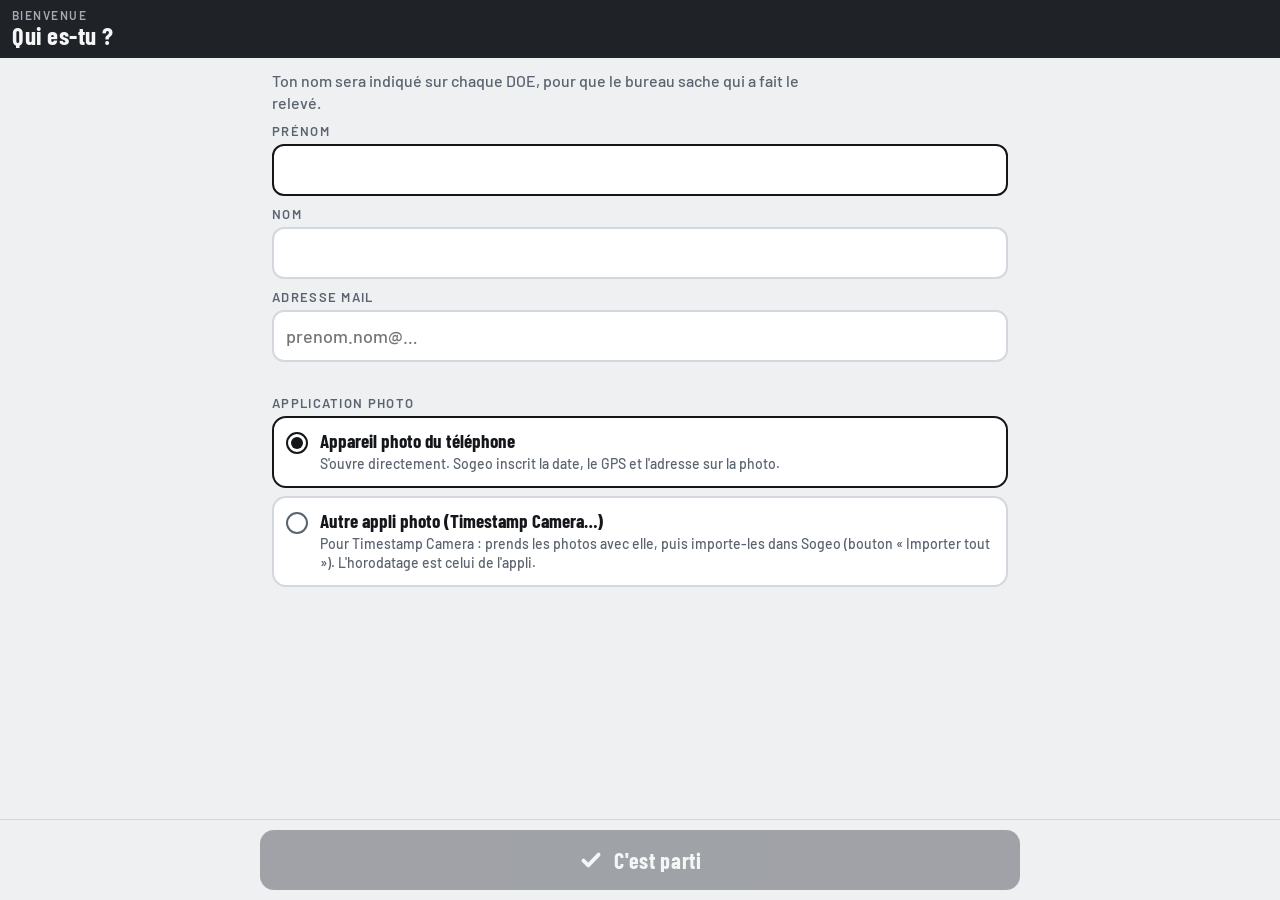
==== commit 1a8c57e9: "Sogeo : horodatage simplifié en haut à droite (date, GPS, adresse) Co-Authored-By: Claude Opus 5.5 <" ====
--- a/sogeo/index.html
+++ b/sogeo/index.html
@@ -502,16 +502,50 @@
     return{blob:big&&big.size<file.size?big:file,thumb,xl,xw,xh}
   }catch(e){return{blob:file,thumb:null}}}
 
+/* Horodatage incrusté + métadonnées EXIF (code partagé entre l'appli et ses workers) */
+const SHARED_FN=String.raw`function band(c,lines){const g=c.getContext("2d"),W=c.width,H=c.height,fs=Math.round(Math.max(W,H*1.33)/40),m=Math.round(fs*.8),lh=Math.round(fs*1.25);
+  g.save();g.textAlign="right";g.textBaseline="top";g.font="600 "+fs+"px sans-serif";g.lineJoin="round";
+  lines.filter(Boolean).forEach((t,i)=>{const y=m+i*lh;g.lineWidth=Math.max(3,fs*.16);g.strokeStyle="rgba(0,0,0,.75)";g.strokeText(t,W-m,y);
+    g.fillStyle="#fff";g.shadowColor="rgba(0,0,0,.5)";g.shadowBlur=fs*.15;g.fillText(t,W-m,y);g.shadowBlur=0});
+  g.restore()}
+function exifBytes(f){
+  const A=s=>{s=String(s==null?"":s).normalize("NFD").replace(/[̀-ͯ]/g,"").replace(/[^\x20-\x7E]/g,"?");const b=new Uint8Array(s.length+1);for(let i=0;i<s.length;i++)b[i]=s.charCodeAt(i);return b};
+  const U=s=>{const b=new Uint8Array((String(s).length+1)*2);for(let i=0;i<String(s).length;i++){const c=String(s).charCodeAt(i);b[i*2]=c&255;b[i*2+1]=c>>8}return b};
+  const R=list=>{const b=new Uint8Array(list.length*8),v=new DataView(b.buffer);list.forEach(([n,d],i)=>{v.setUint32(i*8,n,true);v.setUint32(i*8+4,d,true)});return b};
+  const dms=x=>{x=Math.abs(x);const d=Math.floor(x),mf=(x-d)*60,m=Math.floor(mf),s=Math.round((mf-m)*60*10000);return[[d,1],[m,1],[s,10000]]};
+  const E=(tag,type,data,count)=>({tag,type,data,count:count!=null?count:(type===5?data.length/8:type===4?1:data.length)});
+  const ifd0=[E(0x010E,2,A(f.desc)),E(0x010F,2,A("Sogeo")),E(0x0110,2,A("Sogeo terrain")),E(0x0131,2,A(f.software)),E(0x0132,2,A(f.dt)),E(0x013B,2,A(f.artist)),
+    E(0x8769,4,0),...(f.lat!=null?[E(0x8825,4,0)]:[]),E(0x9C9C,1,U(f.xp)),E(0x9C9B,1,U(f.desc))];
+  const exif=[E(0x9000,7,new Uint8Array([48,50,51,50])),E(0x9003,2,A(f.dt)),E(0x9004,2,A(f.dt)),E(0x9010,2,A(f.off)),E(0x9011,2,A(f.off)),E(0x9012,2,A(f.off))];
+  const gps=f.lat!=null?[E(0x0000,1,new Uint8Array([2,3,0,0])),E(0x0001,2,A(f.lat>=0?"N":"S")),E(0x0002,5,R(dms(f.lat))),E(0x0003,2,A(f.lon>=0?"E":"W")),E(0x0004,5,R(dms(f.lon))),
+    E(0x0007,5,R(f.gpsTime.map(x=>[x,1]))),E(0x001D,2,A(f.gpsDate)),...(f.acc!=null?[E(0x001F,5,R([[Math.round(f.acc*100),100]]))]:[])]:null;
+  const size=es=>2+12*es.length+4+es.reduce((n,e)=>{const l=e.type===4?4:e.data.length;return n+(l>4?l+(l&1):0)},0);
+  const o0=8,oE=o0+size(ifd0),oG=oE+size(exif),total=oG+(gps?size(gps):0);
+  const buf=new Uint8Array(total),v=new DataView(buf.buffer);buf.set([0x49,0x49,0x2A,0,8,0,0,0]);
+  const write=(es,off)=>{es.sort((a,b)=>a.tag-b.tag);v.setUint16(off,es.length,true);let data=off+2+12*es.length+4;
+    es.forEach((e,i)=>{const p=off+2+i*12;v.setUint16(p,e.tag,true);v.setUint16(p+2,e.type,true);v.setUint32(p+4,e.count,true);
+      if(e.type===4){v.setUint32(p+8,e.tag===0x8769?oE:e.tag===0x8825?oG:e.data,true);return}
+      if(e.data.length<=4){buf.set(e.data,p+8)}else{v.setUint32(p+8,data,true);buf.set(e.data,data);data+=e.data.length+(e.data.length&1)}});
+    v.setUint32(off+2+12*es.length,0,true)};
+  write(ifd0,o0);write(exif,oE);if(gps)write(gps,oG);
+  const seg=new Uint8Array(10+total);seg.set([0xFF,0xE1,((8+total)>>8)&255,(8+total)&255,0x45,0x78,0x69,0x66,0,0]);seg.set(buf,10);return seg}
+async function withExif(blob,f){try{const u=new Uint8Array(await blob.arrayBuffer());if(u[0]!==0xFF||u[1]!==0xD8)return blob;
+  let pos=2;if(u[2]===0xFF&&u[3]===0xE0)pos=4+((u[4]<<8)|u[5]);
+  return new Blob([u.subarray(0,pos),exifBytes(f),u.subarray(pos)],{type:"image/jpeg"})}catch(e){return blob}}
+`;
+(0,eval)(SHARED_FN); // band(), exifBytes(), withExif() disponibles aussi dans la page
 /* Compression en arrière-plan : workers dédiés (OffscreenCanvas), plusieurs photos en parallèle.
    La photo d'origine est enregistrée tout de suite (rien n'est perdu), puis remplacée par la version compressée. */
-const WORKER_SRC=`
+const WORKER_SRC=SHARED_FN+`
 const draw=(src,max)=>{const sc=Math.min(1,max/Math.max(src.width,src.height)),w=Math.max(1,Math.round(src.width*sc)),h=Math.max(1,Math.round(src.height*sc));
   const c=new OffscreenCanvas(w,h),x=c.getContext("2d",{alpha:false});x.imageSmoothingQuality="medium";x.drawImage(src,0,0,w,h);return c};
 self.onmessage=async e=>{const d=e.data;
   try{const bmp=await createImageBitmap(d.file,{imageOrientation:"from-image"});
-    const big=draw(bmp,d.max);bmp.close();const th=draw(big,480),xl=draw(big,1280);
-    const [b,t,x]=await Promise.all([big.convertToBlob({type:"image/jpeg",quality:d.q}),th.convertToBlob({type:"image/jpeg",quality:.7}),xl.convertToBlob({type:"image/jpeg",quality:.8})]);
-    self.postMessage({id:d.id,blob:b,thumb:t,xl:x,xw:xl.width,xh:xl.height})}
+    const big=draw(bmp,d.max);bmp.close();if(d.stamp)band(big,d.stamp); // horodatage incrusté au moment de la photo
+    const th=draw(big,480),xl=draw(big,1280);
+    let [b,t,x]=await Promise.all([big.convertToBlob({type:"image/jpeg",quality:d.q}),th.convertToBlob({type:"image/jpeg",quality:.7}),xl.convertToBlob({type:"image/jpeg",quality:.8})]);
+    if(d.exif)b=await withExif(b,d.exif);
+    self.postMessage({id:d.id,blob:b,thumb:t,xl:x,xw:xl.width,xh:xl.height,stamped:!!d.stamp})}
   catch(err){self.postMessage({id:d.id,error:String(err)})}};`;
 const compressQueue=(()=>{
   let workers=[],ok=typeof Worker!=="undefined"&&typeof OffscreenCanvas!=="undefined"&&typeof createImageBitmap!=="undefined";
@@ -522,21 +556,21 @@
       for(let i=0;i<size;i++){const w=new Worker(u);w.free=true;w.onmessage=e=>finish(w,e.data);w.onerror=()=>{ok=false};workers.push(w)}}
     catch(e){ok=false}}
   async function finish(w,res){const job=busy.get(w);busy.delete(w);w.free=true;
-    let out=res.error?null:{blob:res.blob&&res.blob.size<job.file.size?res.blob:job.file,thumb:res.thumb,xl:res.xl,xw:res.xw,xh:res.xh};
+    let out=res.error?null:{blob:(res.stamped||(res.blob&&res.blob.size<job.file.size))?res.blob:job.file,thumb:res.thumb,xl:res.xl,xw:res.xw,xh:res.xh,stamped:res.stamped};
     if(!out)out=await processPhotoMain(job.file);
     await done(job,out);running--;pump()}
-  async function done(job,out){try{const rec=await phGet(job.id);if(rec){const {pending,...keep}=rec;await phSet(job.id,{...keep,blob:out.blob,thumb:out.thumb,xl:out.xl||null,xw:out.xw||0,xh:out.xh||0,type:out.blob.type||"image/jpeg"})}}catch(e){}
+  async function done(job,out){try{const rec=await phGet(job.id);if(rec){const {pending,...keep}=rec;await phSet(job.id,{...keep,blob:out.blob,thumb:out.thumb,xl:out.xl||null,xw:out.xw||0,xh:out.xh||0,type:out.blob.type||"image/jpeg",stamped:!!out.stamped})}}catch(e){}
     S.pending=(S.pending||[]).filter(x=>x!==job.id);save();onCompressed(job.id,out.thumb)}
   async function pump(){
     makeWorkers();
     while(jobs.length){
       if(ok&&workers.length){const w=workers.find(x=>x.free);if(!w)break;const job=jobs.shift();w.free=false;busy.set(w,job);running++;
-        w.postMessage({id:job.id,file:job.file,max:MAX_PX,q:QUALITY})}
+        w.postMessage({id:job.id,file:job.file,max:MAX_PX,q:QUALITY,stamp:job.meta&&job.meta.stamp||null,exif:job.meta&&job.meta.exif||null})}
       else{if(running)break;const job=jobs.shift();running++;await done(job,await processPhotoMain(job.file));running--}
     }
     if(!jobs.length&&!running)waiters.splice(0).forEach(r=>r())}
   return{
-    add(id,file){jobs.push({id,file});pump()},
+    add(id,file,meta){jobs.push({id,file,meta});pump()},
     idle:()=>!jobs.length&&!running,
     left:()=>jobs.length+running,
     drain:()=>new Promise(r=>{if(!jobs.length&&!running)r();else waiters.push(r)})};
@@ -596,7 +630,7 @@
   const to=setTimeout(end,maxMs)})}
 async function reverseGeo(lat,lon){
   const r=await fetch(`https://api-adresse.data.gouv.fr/reverse/?lon=${lon}&lat=${lat}`);const j=await r.json();
-  const pr=j.features&&j.features[0]&&j.features[0].properties;return pr?{label:pr.label,city:pr.city}:null}
+  const pr=j.features&&j.features[0]&&j.features[0].properties;return pr?{label:pr.label,city:pr.city,parts:{name:pr.name||"",postcode:pr.postcode||"",city:pr.city||""}}:null}
 const posErr=e=>e&&e.code===1?"Autorise la localisation pour cette page":e&&e.code===0?"GPS indisponible sur cet appareil":"Position impossible, réessaie à découvert";
 
 /* Champ ville avec bouton GPS (création et modification du chantier) */
@@ -793,29 +827,31 @@
       o+=2+len}}catch(e){}return null}
 const fmtStamp=t=>{const d=new Date(t),z=n=>String(n).padStart(2,"0");return`${z(d.getDate())}/${z(d.getMonth()+1)}/${d.getFullYear()} ${z(d.getHours())}:${z(d.getMinutes())}`};
 // Lignes du bandeau, construites au moment du ZIP (noms, adresse et position définitifs)
+// Format : « 23 octobre 2026 +46.339348,-0.384559 » / rue / CP ville / France
+function addrPartsOf(c,p){const src=isTech(p)?(parentOf(c,p)||{}):p;if(src.addrParts&&(src.addrParts.name||src.addrParts.city))return src.addrParts;
+  const a=(src.address||"").trim(),m=/^(.*?)[,\s]+(\d{5})\s+(.+)$/.exec(a);return m?{name:m[1].replace(/,$/,""),postcode:m[2],city:m[3]}:{name:a,postcode:"",city:a?"":(c.city||"")}}
 function stampLines(c,p,slotLabel,rec){
-  const g=gpsOf(c,p),acc=isTech(p)?(parentOf(c,p)||{}).gps:p.gps;
-  return[`${fmtStamp(rec.shot||rec.ts)}${rec.mode==="import"?" (importée)":""}  ·  ${c.name}  ·  ${ptName(p)}  ·  ${slotLabel}`,
-    addrOf(c,p)||c.city||"",
-    `${g?`GPS ${g.lat.toFixed(6)}, ${g.lon.toFixed(6)}${acc&&acc.acc!=null?` (±${Math.round(acc.acc)} m)`:""}`:"GPS non relevé"}  ·  ${p.by||techLabel(S.tech)}`]}
-const needsStamp=rec=>rec&&rec.mode!=="ext";
+  const g=gpsOf(c,p),sg=v=>(v>=0?"+":"")+v.toFixed(6),ap=addrPartsOf(c,p);
+  const date=new Date(rec.shot||rec.ts).toLocaleDateString("fr-FR",{day:"numeric",month:"long",year:"numeric"});
+  return[`${date}${g?` ${sg(g.lat)},${sg(g.lon)}`:""}`,ap.name,[ap.postcode,ap.city].filter(Boolean).join(" "),"France"]}
+const needsStamp=rec=>rec&&rec.mode!=="ext"&&!rec.stamped;
+// Métadonnées EXIF : date/heure de prise de vue, GPS, auteur, description
+function exifFor(c,p,label,rec){const t=new Date(rec.shot||rec.ts),z=n=>String(n).padStart(2,"0"),g=gpsOf(c,p),acc=isTech(p)?(parentOf(c,p)||{}).gps:p.gps;
+  const off=-t.getTimezoneOffset(),offS=(off>=0?"+":"-")+z(Math.floor(Math.abs(off)/60))+":"+z(Math.abs(off)%60);
+  const desc=`${c.name} - ${ptName(p)} - ${label}`;
+  return{desc,artist:p.by||techLabel(S.tech),software:"Sogeo "+APP_VERSION,dt:`${t.getFullYear()}:${z(t.getMonth()+1)}:${z(t.getDate())} ${z(t.getHours())}:${z(t.getMinutes())}:${z(t.getSeconds())}`,off:offS,
+    lat:g?g.lat:null,lon:g?g.lon:null,acc:acc&&acc.acc!=null?acc.acc:null,gpsDate:`${t.getUTCFullYear()}:${z(t.getUTCMonth()+1)}:${z(t.getUTCDate())}`,gpsTime:[t.getUTCHours(),t.getUTCMinutes(),t.getUTCSeconds()],
+    xp:[desc,addrOf(c,p),p.by||techLabel(S.tech)].filter(Boolean).join(" | ")}}
+const slotLabelAt=(p,k,n,count)=>{const s=SLOTS[p.type].find(x=>x.k===k)||{label:k};return isTech(p)?`Photo ${n+1}`:s.extra?`Autre photo ${n+1}`:s.label+(count>1?` (${n+1})`:"")};
 // Pool de workers dédié : bandeau incrusté + version Excel, en parallèle
-const STAMP_SRC=`
+const STAMP_SRC=SHARED_FN+`
 const draw=(src,max)=>{const sc=Math.min(1,max/Math.max(src.width,src.height)),w=Math.max(1,Math.round(src.width*sc)),h=Math.max(1,Math.round(src.height*sc));
   const c=new OffscreenCanvas(w,h),x=c.getContext("2d",{alpha:false});x.imageSmoothingQuality="medium";x.drawImage(src,0,0,w,h);return c};
-function band(c,lines){const g=c.getContext("2d"),W=c.width,H=c.height,fs=Math.round(Math.max(W,H*1.33)/46),pad=Math.round(fs*.7),lh=Math.round(fs*1.32);
-  const st=[{f:"bold "+Math.round(fs*1.08)+"px sans-serif",c:"#fff"},{f:"600 "+fs+"px sans-serif",c:"#fff"},{f:"500 "+Math.round(fs*.86)+"px sans-serif",c:"rgba(255,255,255,.85)"}];
-  const L=lines.filter(Boolean).length?lines:[" "],bh=pad*2+lh*L.length;
-  const gr=g.createLinearGradient(0,H-bh-pad*2,0,H);gr.addColorStop(0,"rgba(0,0,0,0)");gr.addColorStop(.25,"rgba(0,0,0,.62)");gr.addColorStop(1,"rgba(0,0,0,.78)");
-  g.fillStyle=gr;g.fillRect(0,H-bh-pad*2,W,bh+pad*2);g.shadowColor="rgba(0,0,0,.6)";g.shadowBlur=4;g.textBaseline="alphabetic";
-  const fit=(t,max)=>{if(g.measureText(t).width<=max)return t;while(t.length>1&&g.measureText(t+"…").width>max)t=t.slice(0,-1);return t+"…"};
-  g.font="bold "+Math.round(fs*.9)+"px sans-serif";const mark=g.measureText("SOGEO").width;
-  L.forEach((t,i)=>{const s=st[i]||st[2];g.font=s.f;g.fillStyle=s.c;g.fillText(fit(t,W-pad*2-(i?0:mark+pad)),pad,H-bh+pad+lh*(i+1)-lh*.25)});
-  g.font="bold "+Math.round(fs*.9)+"px sans-serif";g.textAlign="right";g.fillStyle="rgba(255,255,255,.85)";g.fillText("SOGEO",W-pad,H-bh+pad+lh*.75)}
 self.onmessage=async e=>{const d=e.data;
   try{const bmp=await createImageBitmap(d.blob,{imageOrientation:"from-image"});const big=draw(bmp,1920);bmp.close();band(big,d.lines);
     const xl=draw(big,1280);
-    const [b,x]=await Promise.all([big.convertToBlob({type:"image/jpeg",quality:.85}),xl.convertToBlob({type:"image/jpeg",quality:.8})]);
+    let [b,x]=await Promise.all([big.convertToBlob({type:"image/jpeg",quality:.85}),xl.convertToBlob({type:"image/jpeg",quality:.8})]);
+    if(d.exif)b=await withExif(b,d.exif);
     self.postMessage({id:d.id,blob:b,xl:x,xw:xl.width,xh:xl.height})}
   catch(err){self.postMessage({id:d.id,error:String(err)})}};`;
 async function stampAll(items,onProgress){ // items : [{id,blob,lines}] -> Map(id -> {blob,xl,xw,xh})
@@ -1062,6 +1098,11 @@
   catch(e){if(route.v==="map")setInfo(`À vol d'oiseau ≈ ${fmtDist(straightDist(ll))}`,"warn")}}
 
 /* Position automatique à la première photo d'un relevé (sans bloquer) */
+const locWait=new Map();
+function locateFor(p){ // position précise de l'ouvrage, prise devant lui à la première photo
+  if(isTech(p)||(p.gps&&p.gps.acc<=15))return Promise.resolve();
+  if(!locWait.has(p.id))locWait.set(p.id,autoLocate(p).finally(()=>locWait.delete(p.id)));
+  return Promise.race([locWait.get(p.id),new Promise(r=>setTimeout(r,20000))])}
 async function autoLocate(p){if(isTech(p))return;if(p._locating||(p.gps&&p.gps.acc<=15))return;p._locating=true;
   try{const co=await getPrecisePos();
     // à chaque photo, on garde la mesure la plus précise prise devant l'ouvrage
@@ -1069,7 +1110,7 @@
     p.gps={lat:co.latitude,lon:co.longitude,acc:co.accuracy,at:Date.now()};
     if(route.v==="point"&&route.id===p.id){const b=$("#gpsBtn");if(b)b.classList.add("has");paintGps(p)}
     if(!isTech(p)&&(!p.address||!cur().city)){const g=await reverseGeo(co.latitude,co.longitude).catch(()=>null);
-      if(g){if(!p.address){p.address=g.label;const a=$("#pAddr");if(a&&route.id===p.id)a.value=g.label}const c=cur();if(c&&!c.city&&g.city)c.city=g.city}}
+      if(g){if(!p.address){p.address=g.label;p.addrParts=g.parts;const a=$("#pAddr");if(a&&route.id===p.id)a.value=g.label}const c=cur();if(c&&!c.city&&g.city)c.city=g.city}}
   }catch(e){}finally{delete p._locating;save()}}
 
 /* ---------- Écran : chambre / poteau (tient sur un écran) ---------- */
@@ -1152,7 +1193,7 @@
   const chkDup=()=>{const d=dupOf(c,p,ptName(p));nm.classList.toggle("bad",!!d);return d};chkDup();
   nm.oninput=()=>{p.name=nm.value.toUpperCase().trim();$("#barName").textContent=p.name||p.autoName;save();chkDup()};
   nm.addEventListener("blur",()=>{const d=chkDup();if(d)toast(`${ptName(p)} existe déjà dans ce chantier`)});
-  const addr=$("#pAddr");addr.oninput=()=>{p.address=addr.value;save()};
+  const addr=$("#pAddr");addr.oninput=()=>{p.address=addr.value;delete p.addrParts;save()};
   [nm,addr].forEach(i=>i.onkeydown=e=>{if(e.key==="Enter")i.blur()});
   $("#gpsBtn").onclick=()=>locate(p);paintGps(p);
   view.querySelectorAll("[data-cam]").forEach(b=>b.onclick=()=>shoot(p,b.dataset.cam));
@@ -1179,16 +1220,26 @@
 const TSC_PKG="com.jeyluta.timestampcamerafree";
 const TSC_LINK=`intent://#Intent;action=android.intent.action.MAIN;category=android.intent.category.LAUNCHER;package=${TSC_PKG};end`;
 function wireExt(p){const b=$("#impAll");if(!b)return;
-  b.onclick=()=>{pendingSlot={pid:p.id,k:"__all"};photoSrc="gal";$("#galInput").click()};
+  b.onclick=()=>needName(p,()=>{pendingSlot={pid:p.id,k:"__all"};photoSrc="gal";$("#galInput").click()});
   const o=$("#tsOpen");if(o)o.addEventListener("click",ev=>{if(!/Android/i.test(navigator.userAgent)){ev.preventDefault();toast("Ouvre Timestamp Camera depuis l'écran d'accueil du téléphone")}})}
 // Ordre d'import = ordre affiché à l'écran
 const importOrder=p=>isTech(p)?["photos"]:[...SLOTS[p.type].filter(s=>s.mini),...SLOTS[p.type].filter(s=>!s.mini&&!s.extra)].map(s=>s.k);
-function shoot(p,k){if((S.camMode||"sogeo")==="choose")return gallery(p,k); // autre appli photo : on importe sa photo
+function needName(p,then){if(p.name&&p.name!=="PT")return then();
+  const tech=isTech(p);const ov=sheet(`<h2>Nom ${tech?"du point technique":p.type==="chambre"?"de la chambre":"du poteau"}</h2>
+    <p>Il est inscrit sur chaque photo avec la date et l'heure.</p>
+    <input class="inp huge" id="nnm" value="${tech?"PT ":""}" placeholder="${tech?"PT 00892":p.type==="chambre"?"L1T-012":"PT-104"}" autocapitalize="characters" autocomplete="off" spellcheck="false" enterkeyhint="done">
+    <div class="duo"><button class="ghost" data-x>Annuler</button><button class="primary" data-ok>${I.cam}<span>Continuer</span></button></div>`);
+  const i=ov.querySelector("#nnm");setTimeout(()=>{i.focus();i.setSelectionRange(i.value.length,i.value.length)},60);
+  const go=()=>{const v=i.value.toUpperCase().replace(/\s+/g," ").trim();if(!v||v==="PT"){i.focus();return}p.name=v;save();ov.remove();
+    const n=$("#pName");if(n)n.value=v;$("#barName").textContent=v;then()};
+  ov.querySelector("[data-ok]").onclick=go;i.onkeydown=e=>{if(e.key==="Enter")go()};ov.querySelector("[data-x]").onclick=()=>ov.remove()}
+function shoot(p,k){if(!p.name||p.name==="PT")return needName(p,()=>shoot(p,k));
+  if((S.camMode||"sogeo")==="choose")return gallery(p,k); // autre appli photo : on importe sa photo
   pendingSlot={pid:p.id,k};const i=$("#camInput");
   // « Appareil photo du téléphone » : ouverture directe ; « Choisir l'application » : le téléphone propose ses applis photo (ex. Timestamp Camera)
   if((S.camMode||"sogeo")==="choose")i.removeAttribute("capture");else i.setAttribute("capture","environment");
   photoSrc="cam";i.click()}
-function gallery(p,k){pendingSlot={pid:p.id,k};photoSrc="gal";$("#galInput").click()}
+function gallery(p,k){if(!p.name||p.name==="PT")return needName(p,()=>gallery(p,k));pendingSlot={pid:p.id,k};photoSrc="gal";$("#galInput").click()}
 async function confirmLeave(){const p=curPoint();if(!p)return true;if(!p.name){p.name=p.autoName;save()}
   if(isTech(p)&&p.name===p.autoName&&!p._warned){p._warned=1;p.name="";const go=await ask("Point technique sans nom","Renseigne son numéro (ex. PT 00892) pour qu'il soit identifiable dans le DOE.","Laisser "+p.autoName);
     if(!go){const i=$("#pName");if(i)i.focus();return false}p.name=p.autoName;save()}
@@ -1282,11 +1333,15 @@
     const shot=src==="cam"&&!ext?now:(await exifDate(f))||f.lastModified||now;
     await phSet(id,{blob:f,thumb:null,type:f.type||"image/jpeg",ts:now,shot,mode:ext?"ext":src==="cam"?"sogeo":"import",pending:true});
     (p.photos[k]=p.photos[k]||[]).push(id);touched.add(k);if(p.na&&p.na[k])p.na[k]=false;
-    (S.pending=S.pending||[]).push(id);newJobs.push([id,f]);
+    (S.pending=S.pending||[]).push(id);newJobs.push([id,f,k]);
   }
   await save();if(touched.size)vibrate();
-  newJobs.forEach(([id,f])=>compressQueue.add(id,f));
-  if(touched.size)autoLocate(p);
+  // le bandeau est incrusté dès maintenant ; on attend la position GPS prise devant l'ouvrage (20 s max)
+  const gpsP=touched.size&&!ext?locateFor(p):Promise.resolve();
+  if(ext&&touched.size)autoLocate(p);
+  newJobs.forEach(async([id,f,k])=>{await gpsP;const rec=await phGet(id);if(!rec)return;
+    const list=p.photos[k]||[],n=list.indexOf(id),lab=slotLabelAt(p,k,n,list.length);
+    compressQueue.add(id,f,{stamp:ext?null:stampLines(c,p,lab,rec),exif:exifFor(c,p,lab,rec)})});
   if(route.v==="point"&&route.id===p.id){touched.forEach(k=>paintTile(p,k,true));updateBarPoint(p)}
   if(slotSheet&&slotSheet.p===p&&touched.has(slotSheet.k))slotSheet.fill();
   const n=files.length-skipped;
@@ -1328,7 +1383,7 @@
   if(acc>30)toast(`Position imprécise (±${Math.round(acc)} m) : réessaie à découvert`);
   if(isTech(p)){btn.classList.remove("busy");if(acc<=30)toast(`Position du point technique prise ici (±${Math.round(acc)} m)`);return}
   try{const g=await reverseGeo(lat,lon);
-    if(g){p.address=g.label;const a=$("#pAddr");if(a&&route.id===p.id)a.value=g.label;
+    if(g){p.address=g.label;p.addrParts=g.parts;const a=$("#pAddr");if(a&&route.id===p.id)a.value=g.label;
       let msg=`Position prise ici (±${Math.round(acc)} m) · ${g.label}`;
       if(g.city&&c&&!c.city){c.city=g.city;msg+=` · ville du chantier : ${g.city}`;if(route.id===p.id)updateBarPoint(p)}
       save();toast(msg)}
@@ -1367,7 +1422,7 @@
     for(const p of c.points)for(const s of SLOTS[p.type]){const list=p.photos[s.k]||[];
       for(let n=0;n<list.length;n++){const rec=await phGet(list[n]);if(!needsStamp(rec))continue;
         const lab=isTech(p)?`Photo ${n+1}`:s.extra?`Autre photo ${n+1}`:s.label+(list.length>1?` (${n+1})`:"");
-        toStamp.push({id:list[n],blob:rec.blob,lines:stampLines(c,p,lab,rec)})}}
+        toStamp.push({id:list[n],blob:rec.blob,lines:stampLines(c,p,lab,rec),exif:exifFor(c,p,lab,rec)})}}
     stampedNow=await stampAll(toStamp,(d,t)=>{$("#zp").textContent=`Horodatage des photos ${d} / ${t}`;$("#zbar").style.width=Math.round(d/t*60)+"%"});
     const dirOf=new Map();
     const ordered=[...c.points.filter(p=>!isTech(p)),...c.points.filter(isTech)];
@@ -1434,7 +1489,7 @@
       <div class="hint" id="tHint"></div></div>
     <div class="field"><label>Application photo</label>
       <div class="camopts">
-        <button class="camopt ${(S.camMode||"sogeo")==="sogeo"?"on":""}" data-cam="sogeo"><span class="rd"></span><span class="tx"><b>Appareil photo du téléphone</b><small>S'ouvre directement. Sogeo ajoute l'horodatage (date, heure, ouvrage, adresse, GPS).</small></span></button>
+        <button class="camopt ${(S.camMode||"sogeo")==="sogeo"?"on":""}" data-cam="sogeo"><span class="rd"></span><span class="tx"><b>Appareil photo du téléphone</b><small>S'ouvre directement. Sogeo inscrit la date, le GPS et l'adresse sur la photo.</small></span></button>
         <button class="camopt ${S.camMode==="choose"?"on":""}" data-cam="choose"><span class="rd"></span><span class="tx"><b>Autre appli photo (Timestamp Camera…)</b><small>Pour Timestamp Camera : prends les photos avec elle, puis importe-les dans Sogeo (bouton « Importer tout »). L'horodatage est celui de l'appli.</small></span></button>
       </div></div>`;
   setDock(`<button class="primary" id="tOk" disabled>${I.check}<span>${first?"C'est parti":"Enregistrer"}</span></button>`);
@@ -1501,7 +1556,7 @@
   }catch(e){w.remove();toast("La démo n'a pas pu être créée : "+e.message)}}
 
 /* ---------- À propos ---------- */
-const APP_VERSION="1.19";
+const APP_VERSION="1.21";
 const AUTHOR={name:"Dylan Andriot",role:"Bureau d'étude fibre optique",mail:"dylan.andriot@sogetrel.fr"};
 function openAbout(){
   const ov=sheet(`<div class="about">
@@ -1535,7 +1590,7 @@
       <p><b>Pas de réseau ?</b> Aucun problème : tout est gardé dans le téléphone. Les adresses se complètent au retour du réseau.</p>
       <p><b>Ne vide pas les données du navigateur</b> avant d'avoir envoyé le ZIP : les photos sont stockées dans le téléphone.</p>
       <p><b>Carte</b> : l'icône carte dans un chantier montre les ouvrages et le trajet du câble.</p>
-      <p><b>Horodatage</b> : avec l'appareil photo du téléphone, Sogeo ajoute la date, l'heure, l'ouvrage, l'adresse et le GPS sur chaque photo du DOE. Pour utiliser une autre appli (ex. Timestamp Camera), touche ton nom en bas de l'accueil, puis « Autre appli photo ».</p></div></div>`;
+      <p><b>Horodatage</b> : avec l'appareil photo du téléphone, Sogeo inscrit la date, le GPS et l'adresse en haut à droite de chaque photo. Pour utiliser une autre appli (ex. Timestamp Camera), touche ton nom en bas de l'accueil, puis « Autre appli photo ».</p></div></div>`;
   setDock(`<button class="primary" id="aideOk">${I.check}<span>J'ai compris</span></button>`);
   $("#aideOk").onclick=renderAccueil;
 }
@@ -1587,7 +1642,7 @@
   try{for(const c of Object.values(S.chantiers))for(const p of c.points){
       if(isTech(p)||!p.gps||(p.address&&c.city))continue;
       const g=await reverseGeo(p.gps.lat,p.gps.lon).catch(()=>null);if(!g)continue;
-      if(!p.address){p.address=g.label;n++;const a=$("#pAddr");if(a&&route.v==="point"&&route.id===p.id)a.value=g.label}
+      if(!p.address){p.address=g.label;p.addrParts=g.parts;n++;const a=$("#pAddr");if(a&&route.v==="point"&&route.id===p.id)a.value=g.label}
       if(!c.city&&g.city)c.city=g.city}
     if(n){save();if(route.v==="home")renderHome();toast(`${n} adresse${n>1?"s":""} complétée${n>1?"s":""}`)}
     if(route.v==="map"&&mapObj&&cur())drawPath(cur(),mapObj);
